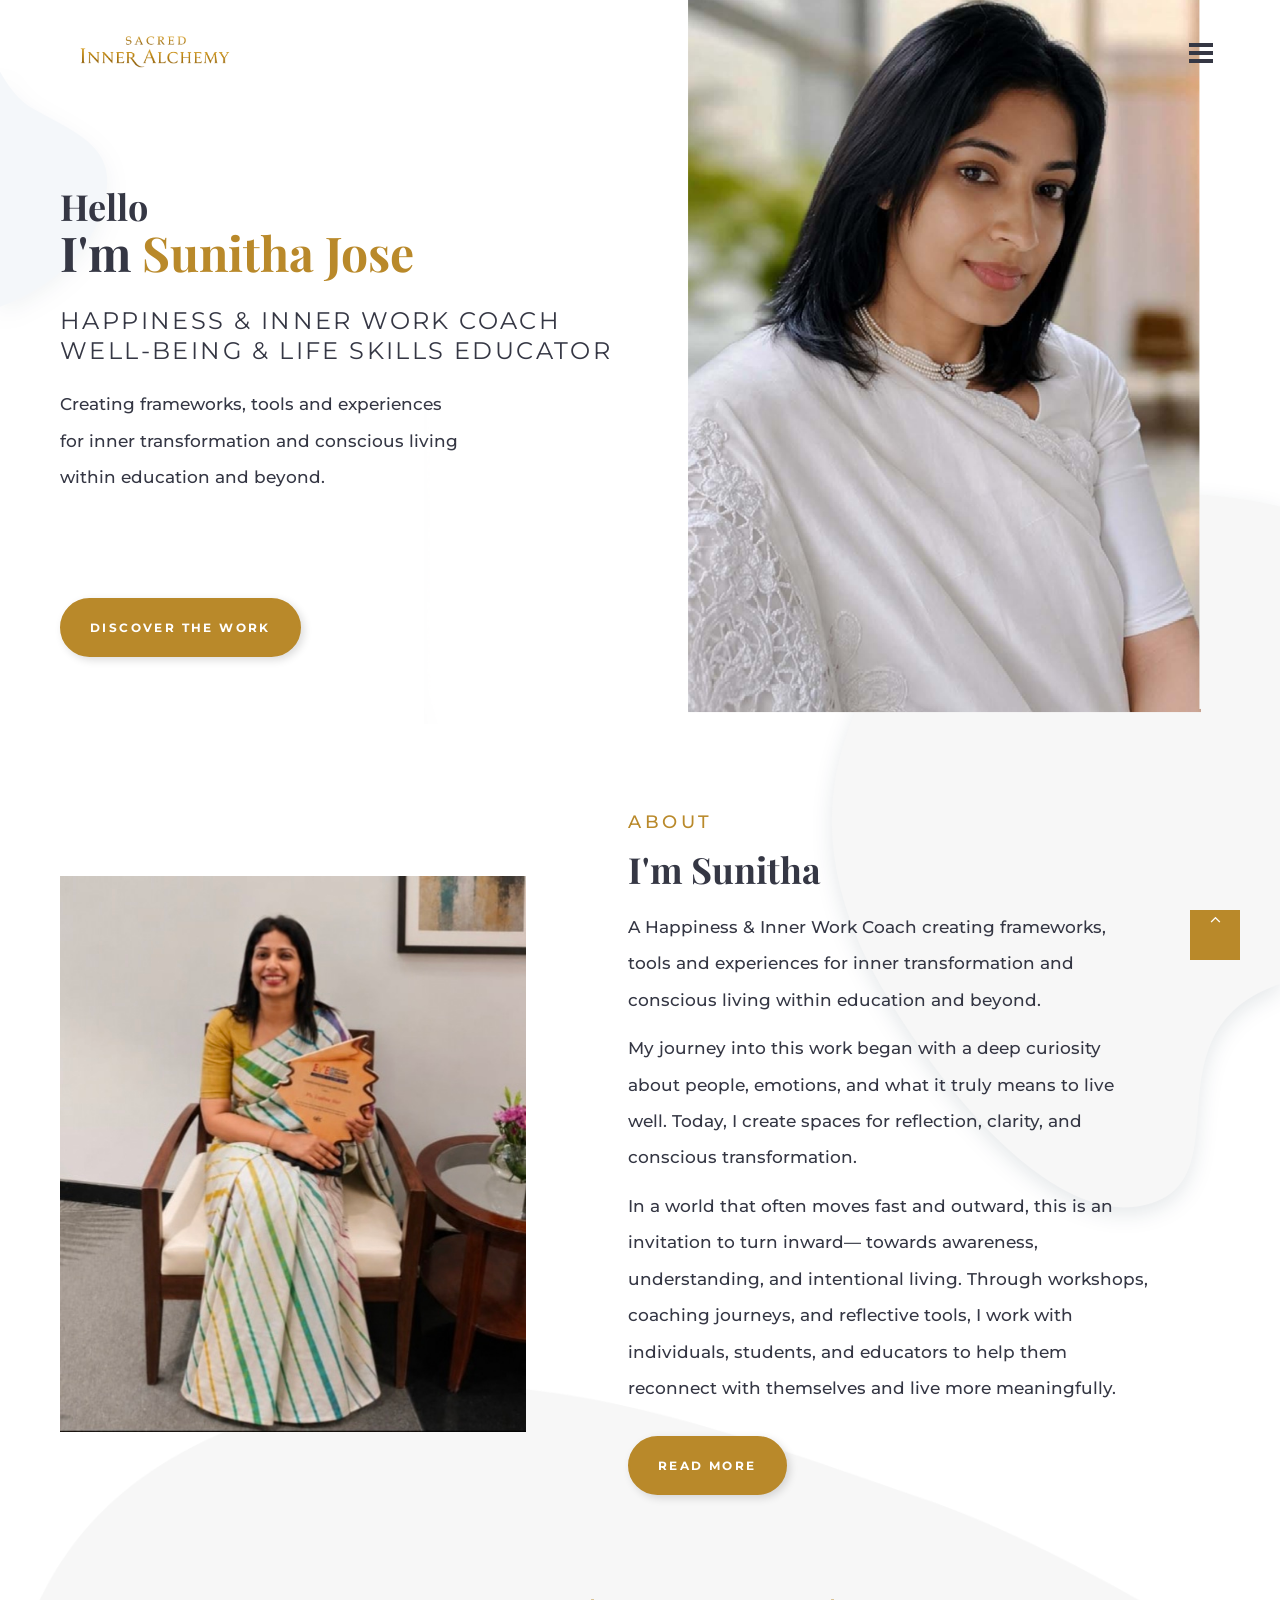
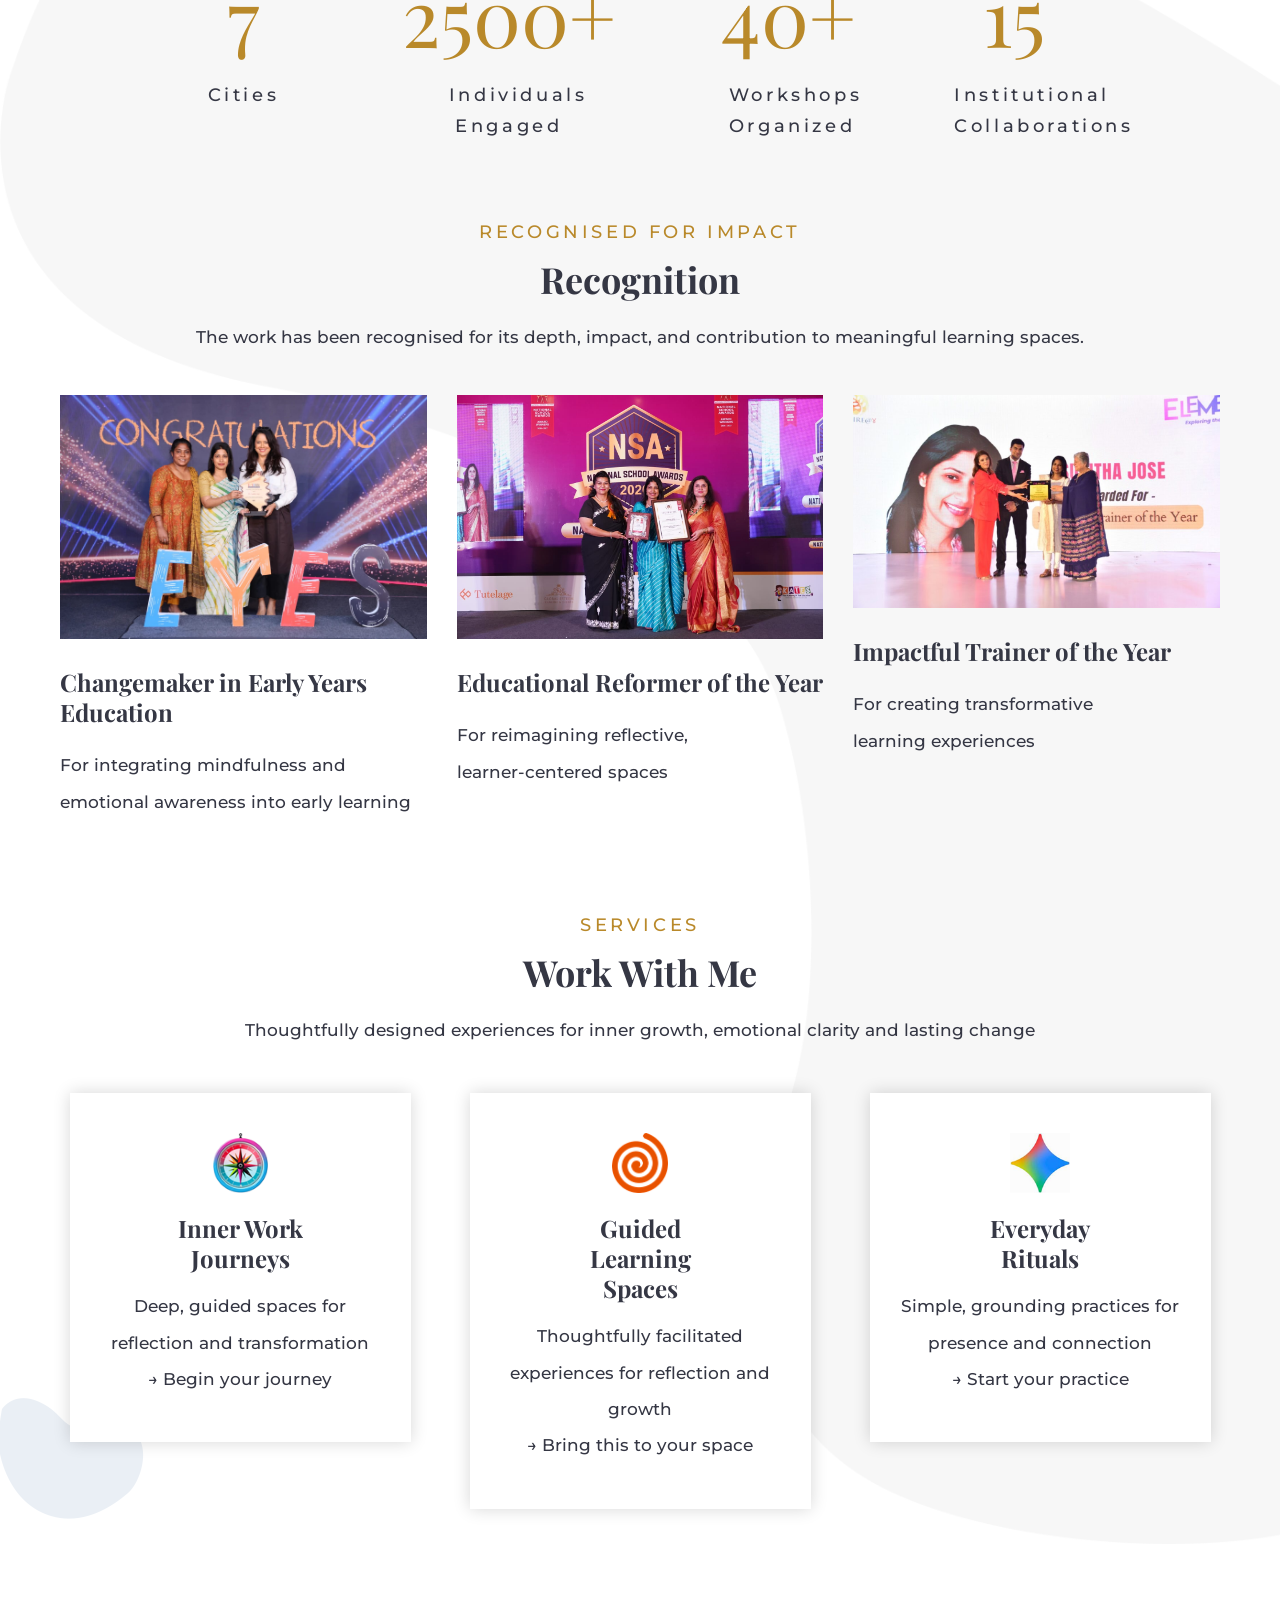
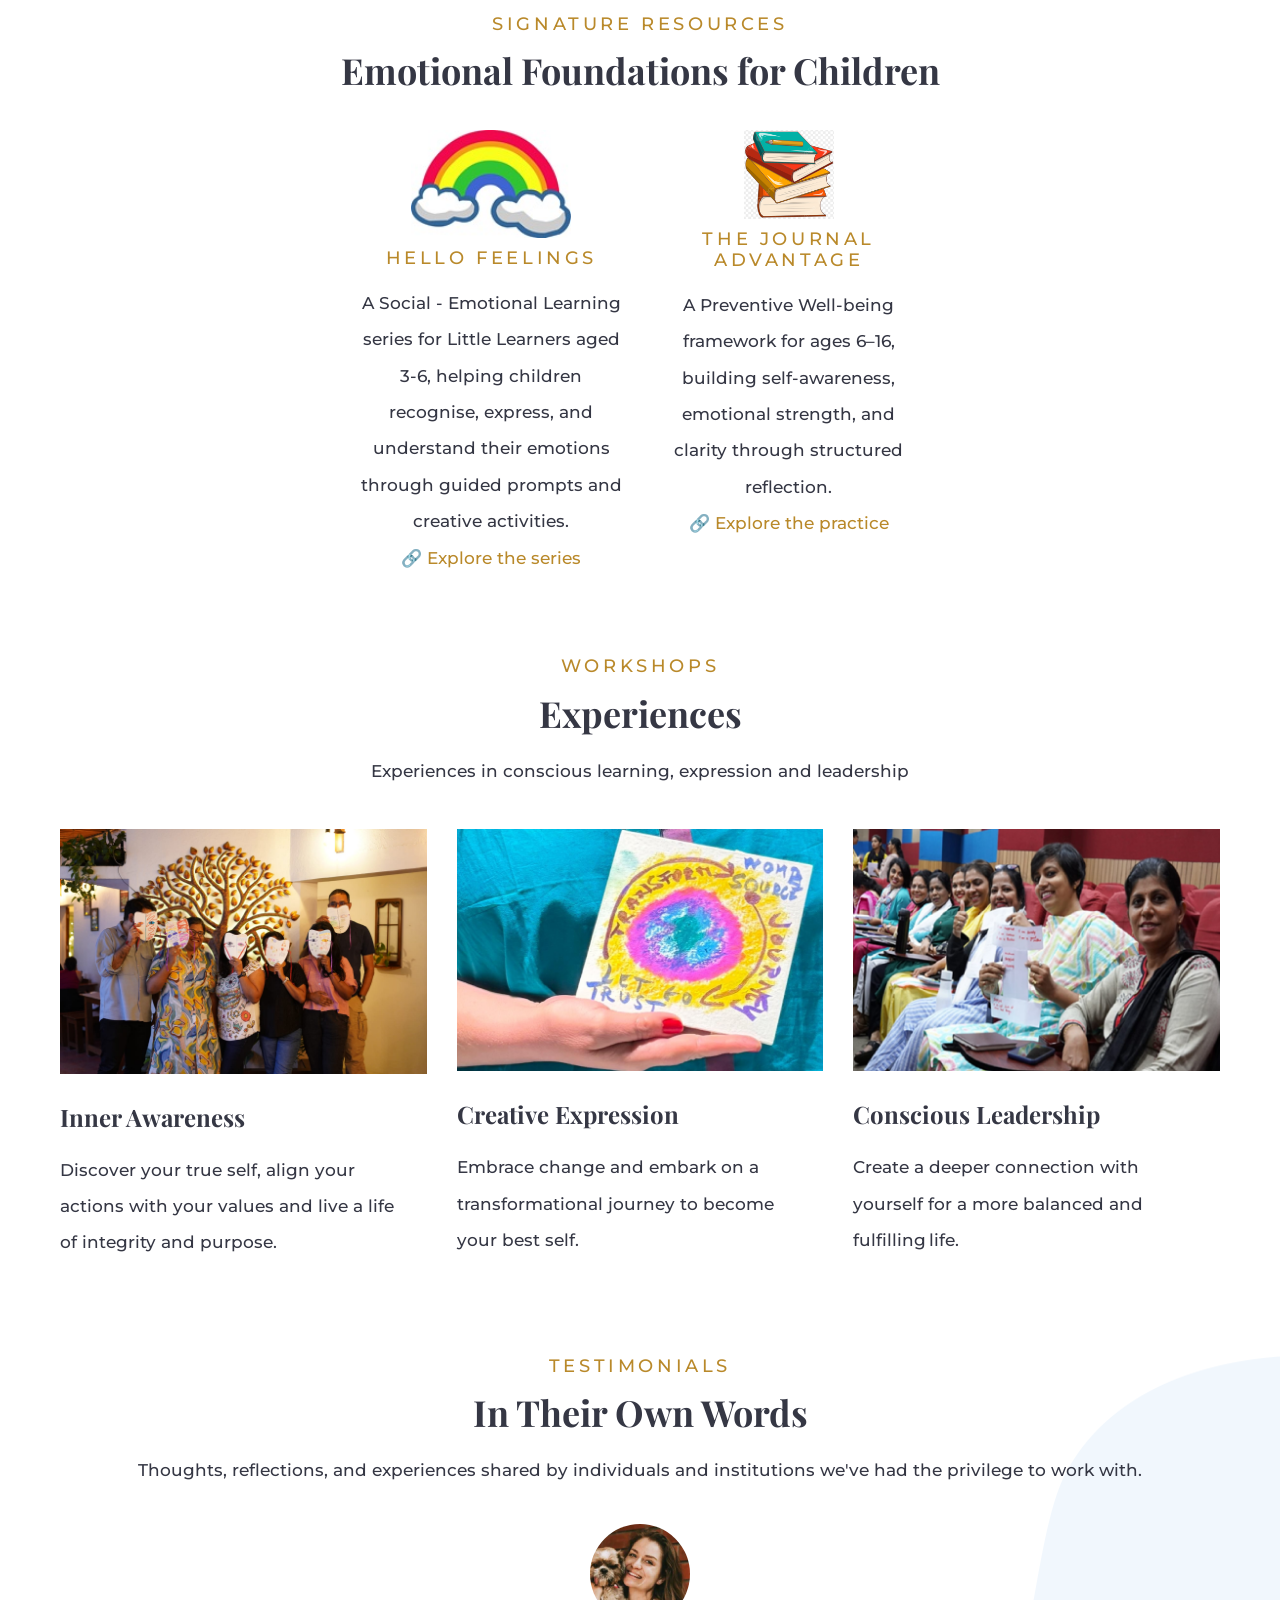
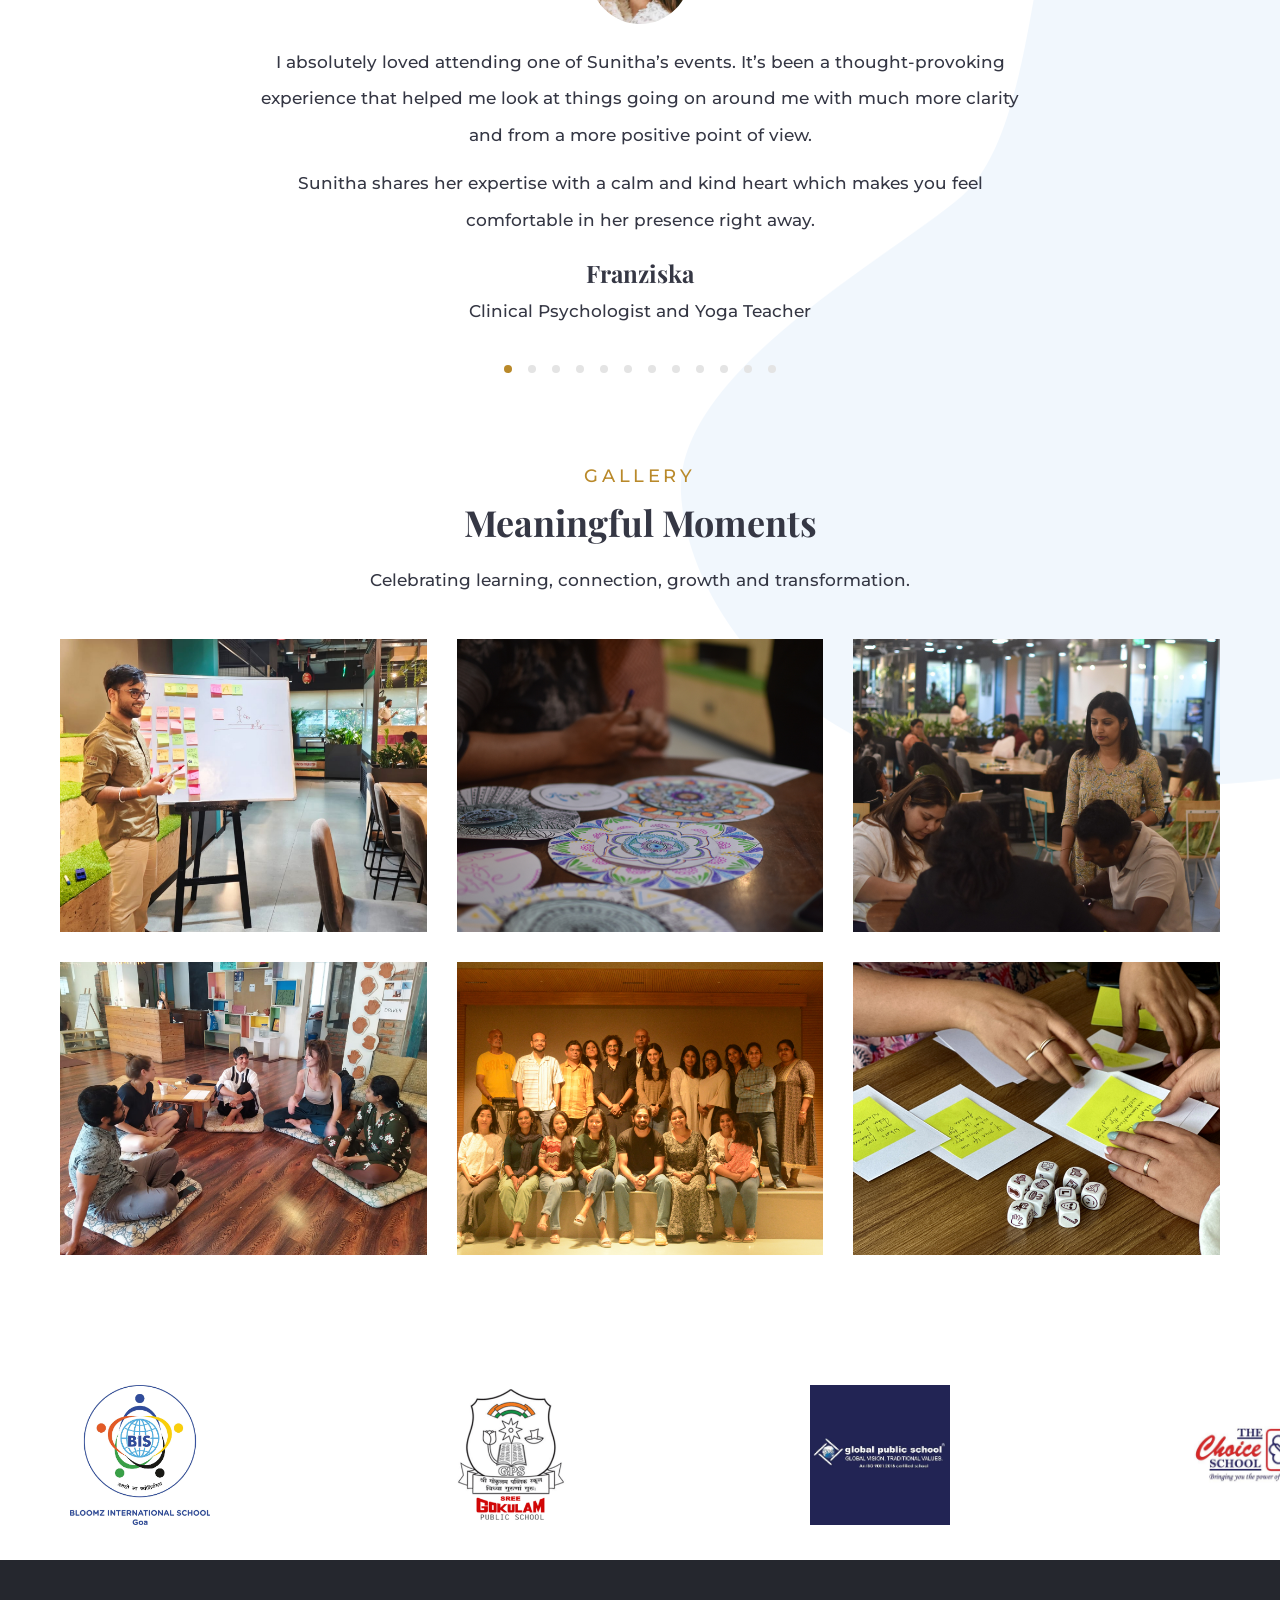
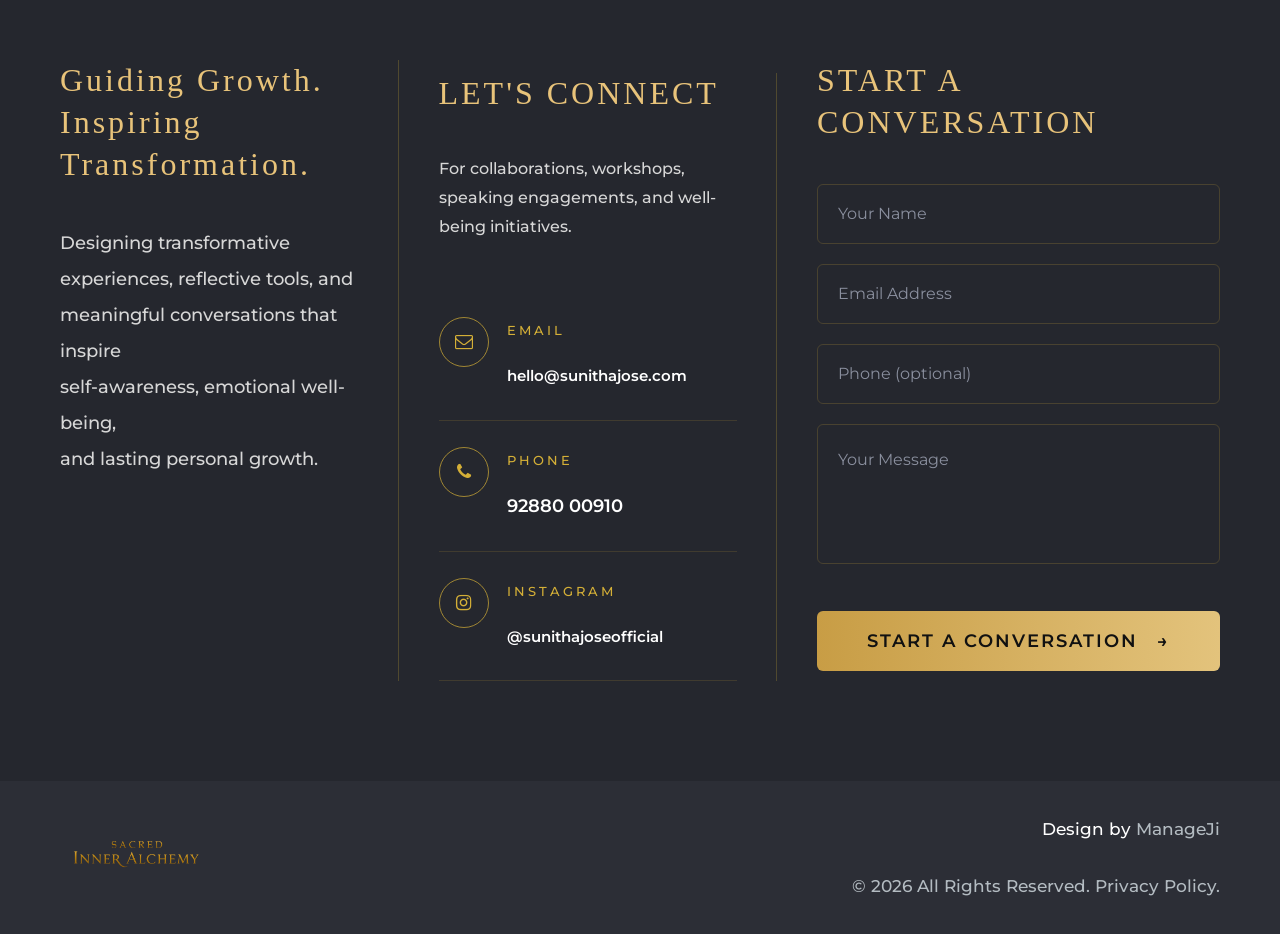
==== index.html @ 0e919ae6 "init pushhh" ====
<!DOCTYPE html>
<html class="wide wow-animation" lang="en">
  <head>
    <title>Sunitha Jose - Happiness Coach</title>
    <meta charset="utf-8">
    <meta name="viewport" content="width=device-width, height=device-height, initial-scale=1.0">
    <meta http-equiv="X-UA-Compatible" content="IE=edge">
    <link rel="icon" href="images/favicon.ico" type="image/x-icon">
    <link rel="stylesheet" type="text/css" href="//fonts.googleapis.com/css?family=Montserrat:300,400,500%7CPlayfair+Display:700">
    <link rel="stylesheet" href="css/bootstrap.css">
    <link rel="stylesheet" href="css/fonts.css">
    <link rel="stylesheet" href="css/stylea.css">
	<link rel="stylesheet" href="css/brand.css">
	<link rel="stylesheet" href="css/footera.css?v=20260630">
	<link rel="stylesheet" href="css/home.css">
	<link rel="stylesheet" href="https://cdnjs.cloudflare.com/ajax/libs/font-awesome/4.7.0/css/font-awesome.min.css">
    <style>.ie-panel{display: none;background: #212121;padding: 10px 0;box-shadow: 3px 3px 5px 0 rgba(0,0,0,.3);clear: both;text-align:center;position: relative;z-index: 1;} html.ie-10 .ie-panel, html.lt-ie-10 .ie-panel {display: block;}</style>
  </head>
  <body>
    <div class="ie-panel"><a href="http://windows.microsoft.com/en-US/internet-explorer/"><img src="images/ie8-panel/warning_bar_0000_us.jpg" height="42" width="820" alt="You are using an outdated browser. For a faster, safer browsing experience, upgrade for free today."></a></div>
    <div class="preloader">
      <div class="preloader-body">
        <div class="cssload-container">
          <div class="cssload-speeding-wheel"></div>
        </div>
        <p>Loading...</p>
      </div>
    </div>
    <div class="page">
      <header class="section page-header page-header-main">
        <!--RD Navbar-->
        <div class="rd-navbar-wrap">
          <nav class="rd-navbar rd-navbar-classic" data-layout="rd-navbar-fixed" data-sm-layout="rd-navbar-fixed" data-md-layout="rd-navbar-fixed" data-md-device-layout="rd-navbar-fixed" data-lg-layout="rd-navbar-fixed" data-lg-device-layout="rd-navbar-fixed" data-xl-layout="rd-navbar-sidebar" data-xl-device-layout="rd-navbar-sidebar" data-xxl-layout="rd-navbar-sidebar" data-xxl-device-layout="rd-navbar-sidebar" data-lg-stick-up-offset="46px" data-xl-stick-up-offset="1x" data-xxl-stick-up-offset="1px" data-lg-stick-up="true" data-xl-stick-up="true" data-xxl-stick-up="true">
            <div class="rd-navbar-main-outer">
              <div class="rd-navbar-main">
                <!--RD Navbar Panel-->
                <div class="rd-navbar-panel">
                  <!--RD Navbar Toggle-->
                  <button class="rd-navbar-toggle" data-rd-navbar-toggle=".rd-navbar-nav-wrap"><span></span></button>
                  <!--RD Navbar Brand-->
                  <div class="rd-navbar-brand">
                    <!--Brand--><a class="brand" href="index.html"><img class="brand-logo-dark" src="images/logo-default-300x86.png" alt="" width="150" height="43"/><img class="brand-logo-light" src="images/logo-inverse-300x86.png" alt="" width="150" height="43"/></a>
                  </div>
                </div>
                <div class="rd-navbar-main-element">
                  <div class="rd-navbar-nav-wrap">
                    <ul class="rd-navbar-nav">
                      <li class="rd-nav-item active"><a class="rd-nav-link" href="index.html">Home</a></li>
                      <li class="rd-nav-item"><a class="rd-nav-link" href="about.html">About</a></li>
                      <li class="rd-nav-item"><a class="rd-nav-link" href="Sacred-Inner-Alchemy.html">Sacred Inner Alchemy</a></li>
                      <li class="rd-nav-item"><a class="rd-nav-link" href="The-Inner-Craft.html">The Inner Craft</a></li>
					  <li class="rd-nav-item"><a class="rd-nav-link" href="Experiences.html">Experiences</a></li>
					  <li class="rd-nav-item"><a class="rd-nav-link" href="Hello-Feelings.html">Hello Feelings</a></li>
					  <li class="rd-nav-item"><a class="rd-nav-link" href="The-Journal-Advantage.html">The Journal Advantage</a></li>
					  <li class="rd-nav-item"><a class="rd-nav-link" href="Recognition.html">Recognition</a></li>
					  <li class="rd-nav-item"><a class="rd-nav-link" href="Institutional-Engagements.html">Institutional Engagements</a></li>
					  <li class="rd-nav-item"><a class="rd-nav-link" href="Testimonials.html">Testimonials</a></li>
					  <li class="rd-nav-item"><a class="rd-nav-link" href="gallery.html">Gallery</a></li>
					  <li class="rd-nav-item"><a class="rd-nav-link" href="connect.html">Connect</a></li>
                    </ul>
                  </div>
                </div>
              </div>
            </div>
          </nav>
        </div>
      </header>
      <!-- Hello-->
      <section class="section section-md section-relative">
        <div class="decor-1"><img src="images/decor-01-132x283.png" alt="" width="132" height="283"/>
        </div>
        <div class="container">
          <div class="row row-30 align-items-sm-center">
            <div class="col-md-5 col-xl-6">
              <h1 style="font-size: 36px;">Hello<span class="big d-block">I'm <span class="text-primary">Sunitha Jose</span></span></h1>
              <h4 class="heading-4">Happiness & Inner Work Coach </br> Well-being & Life Skills Educator </h4>
              <p class="lead-custom">Creating frameworks, tools and experiences </br>
			  for inner transformation and conscious living </br>
			  within education and beyond.<br class="d-none d-xl-block">
			  </br>
			  </br>
              </p><a class="button button-primary button-circle button-shadow" href="contacts.html">Discover the Work</a>
            </div>
            <div class="col-md-7 col-xl-6 section-relative-col-static">
              <div class="d-block d-xl-none"><img src="images/home-01-613x701.png" alt="" width="613" height="701"/>
              </div>
              <div class="image-custom-wrap"><img src="images/home-01-940x816.png" alt="" width="940" height="816"/>
              </div>
            </div>
          </div>
        </div>
      </section>
      <!-- About-->
      <section class="section section-lg section-lg-1 section-relative bg-transparent">
        <div class="decor-2"><img src="images/decor-02-472x762.png" alt="" width="472" height="762"/>
        </div>
        <div class="decor-3"><img src="images/decor-03-1343x1845.png" alt="" width="1343" height="1845"/>
        </div>
        <div class="container">
          <div class="row row-30 flex-lg-row-reverse align-items-center">
            <div class="col-md-6 col-lg-7">
              <div class="block-sm">
                <h6>About</h6>
                <h3>I'm Sunitha</h3>
                <p class="lead-custom">A Happiness & Inner Work Coach creating frameworks, tools and experiences for inner transformation and conscious living within education and beyond.</p>
                <p>My journey into this work began with a deep curiosity about people, emotions, and what it truly means to live well.
				Today, I create spaces for reflection, clarity, and conscious transformation.</p>

				<p>In a world that often moves fast and outward, this is an invitation to turn inward—
				towards awareness, understanding, and intentional living.
				Through workshops, coaching journeys, and reflective tools, I work with individuals, students, and educators to help them reconnect with themselves and live more meaningfully.</p>



<a class="button button-primary button-circle button-shadow" href="about.html">read more</a>
              </div>
            </div>
            <div class="col-md-6 col-lg-5"><img src="images/home-02-470x547.jpg" alt="" width="470" height="547"/>
            </div>
          </div>
        </div>
      </section>
      <!-- Counters-->
      <section class="section section-md bg-transparent section-relative">
        <div class="container">
          <div class="row row-30 justify-content-center">
            <div class="col-6 col-md-3 col-xl-2">
              <!--Counter-->
              <div class="box-counter">
                <div class="box-counter-main">
                  <div class="counter">7</div>
                </div>
                <p class="box-counter-title">Cities</p>
              </div>
            </div>
            <div class="col-6 col-md-3 col-xl-3">
              <!--Counter-->
              <div class="box-counter box-counter-1">
                <div class="box-counter-main">
                  <div class="counter">2500</div><div>+</div>
                </div>
                <p class="box-counter-title">Individuals Engaged</p>
              </div>
            </div>
            <div class="col-6 col-md-3 col-xl-3">
              <!--Counter-->
              <div class="box-counter">
                <div class="box-counter-main">
                  <div class="counter">40</div><div>+</div>
                </div>
                <p class="box-counter-title">Workshops Organized</p>
              </div>
            </div>
            <div class="col-6 col-md-3 col-xl-2">
              <!--Counter-->
              <div class="box-counter box-counter-2">
                <div class="box-counter-main">
                  <div class="counter">15</div>
                </div>
                <p class="box-counter-title">Institutional Collaborations</p>
              </div>
            </div>
          </div>
        </div>
      </section>
	  
	  <!-- Event spaces-->
      <section class="section section-md section-md-big bg-transparent section-relative text-center">
        <div class="container">
          <h6>Recognised for Impact</h6>
          <h3>Recognition</h3>
          <p>The work has been recognised for its depth, impact, and contribution to meaningful learning spaces.</p>
          <div class="row row-30" data-lightgallery="group">
            <div class="col-md-6 col-lg-4">
              <article class="event">
                <div class="event-image"><a href="#"><img src="images/awards/Award3.jpeg" alt="" width="370" height="282"/></a></div>
                <h4 class="event-title"><a href="#">Changemaker in Early Years Education</a></h4>
               
                <p class="event-text">For integrating mindfulness and emotional awareness into early learning</p>
              </article>
            </div>
            <div class="col-md-6 col-lg-4">
              <article class="event">
                <div class="event-image"><a href="#"><img src="images/awards/Award2.jpeg" alt="" width="370" height="282"/></a></div>
                <h4 class="event-title"><a href="#">Educational Reformer of the Year</a></h4>
                
                <p class="event-text">For reimagining reflective,</br> learner-centered spaces</p>
              </article>
            </div>
            <div class="col-md-6 col-lg-4">
              <article class="event">
                <div class="event-image"><a href="#"><img src="images/awards/Impactful_Trainer.jpg" alt="" width="370" height="282"/></a></div>
                <h4 class="event-title"><a href="#">Impactful Trainer of the Year</a></h4>
              
                <p class="event-text">For creating transformative</br> learning experiences</p>
              </article>
            </div>
          </div>
        </div>
      </section>
	  
      <!-- Services-->
<section class="section section-md bg-transparent section-relative text-center">
    <div class="decor-4">
        <img src="images/decor-04-146x121.png" alt="" width="146" height="121"/>
    </div>

    <div class="container">
        <h6>services</h6>
        <h3>Work With Me</h3>
        <p>
            Thoughtfully designed experiences for inner growth, emotional clarity and lasting change
            <br class="d-none d-xl-block">
        </p>
    </div>

    <!-- Owl Carousel -->
    <div class="owl-carousel owl-carousel-services"
         data-items="1"
         data-sm-items="2"
         data-md-items="3"
         data-lg-items="3"
         data-xl-items="3"
         data-dots="true"
         data-nav="false"
         data-stage-padding="15"
         data-loop="false"
         data-margin="30"
         data-mouse-drag="false"
         data-dots-each="1"
         data-autoplay="6000">

        <div class="services">
            <div class="service-icon">
                <img src="images/home/Inner_Work_Journeys_icon.png" alt="Inner Work Journeys">
            </div>
            <h4 class="services-title">
                <a href="Sacred-Inner-Alchemy.html">Inner Work Journeys</a>
            </h4>
            <p class="services-text">
                Deep, guided spaces for reflection and transformation
                <br class="d-none d-xl-block">
                → Begin your journey
            </p>
        </div>

        <div class="services">
            <div class="service-icon">
                <img src="images/home/Guided_Learning_Spaces_icon.png" alt="Guided Learning Spaces">
            </div>
            <h4 class="services-title">
                <a href="Experiences.html">Guided Learning Spaces</a>
            </h4>
            <p class="services-text">
                Thoughtfully facilitated experiences for reflection and growth
                <br class="d-none d-xl-block">
                → Bring this to your space
            </p>
        </div>

        <div class="services">
            <div class="service-icon">
                <img src="images/home/Everyday_Rituals_Icon.png" alt="Everyday Rituals">
            </div>
            <h4 class="services-title">
                <a href="The-Inner-Craft.html">Everyday Rituals</a>
            </h4>
            <p class="services-text">
                Simple, grounding practices for presence and connection
                <br class="d-none d-xl-block">
                → Start your practice
            </p>
        </div>

    </div>
</section>
	  
	  <!--Icon List-->
      <section class="section section-md bg-transparent section-relative text-center">
        <div class="container">
		<h6>Signature Resources</h6>
          <h3>Emotional Foundations for Children</h3>
          <div class="row row-30">
		  
		  <div class="cell-xs-10 col-md-3 col-lg-3">
              <article class="box-minimal">
                
              </article>
            </div>
		  
		  
            <div class="cell-xs-10 col-md-3 col-lg-3">
              <article class="box-minimal">
                <img src="images/home/Hello_Feelings_Icon.jpg" alt="" width="160px" height="63px"/>
                <h6 class="box-minimal-title">Hello Feelings</h6>
                <div class="box-minimal-text">
                  <p>A  Social - Emotional Learning series for Little Learners aged 3-6, helping children recognise, express, and understand their emotions through guided prompts and creative activities.</p>
					 <a href="Hello-Feelings.html">🔗 Explore the series</a>
				 </div>
              </article>
            </div>
			
			
            <div class="cell-xs-10 col-md-3 col-lg-3">
              <article class="box-minimal">
                <img src="images/home/The-Journal-Advantage_Icon.png" alt="" width="90px" height="63px"/>
                <h6 class="box-minimal-title">The Journal Advantage</h6>
                <div class="box-minimal-text">
                  <p>A Preventive Well-being framework for ages 6–16, building self-awareness, emotional strength, and clarity through structured reflection.</p>
					 <a href="The-Journal-Advantage.html">🔗 Explore the practice</a>
				</div>
              </article>
            </div>
			
			 <div class="cell-xs-10 col-md-3 col-lg-3">
              <article class="box-minimal">
                
              </article>
            </div>
		  
		  
          </div>
        </div>
      </section>
	  
      <!-- Event spaces-->
      <section class="section section-md section-md-big bg-transparent section-relative text-center">
        <div class="container">
          <h6>Workshops</h6>
          <h3>Experiences </h3>
		   <p>Experiences in conscious learning, expression and leadership</p>
          <div class="row row-30" data-lightgallery="group">
            <div class="col-md-6 col-lg-4">
              <article class="event">
                <div class="event-image"><a href="#"><img src="images/home/Inner_Awareness.jpeg" alt="" width="370" height="282"/></a></div>
                <h4 class="event-title"><a href="#">Inner Awareness</a></h4>
               
                <p class="event-text">Discover your true self, align your actions with your values and live a life of integrity and purpose. </p>
              </article>
            </div>
            <div class="col-md-6 col-lg-4">
              <article class="event">
                <div class="event-image"><a href="#"><img src="images/home/Creative_Expression.png" alt="" width="370" height="282"/></a></div>
                <h4 class="event-title"><a href="#">Creative Expression</a></h4>
                
                <p class="event-text">Embrace change and embark on a transformational journey to become your best self.</p>
              </article>
            </div>
            <div class="col-md-6 col-lg-4">
              <article class="event">
                <div class="event-image"><a href="#"><img src="images/home/Conscious_Leadership.png" alt="" width="370" height="282"/></a></div>
                <h4 class="event-title"><a href="#">Conscious Leadership</a></h4>
              
                <p class="event-text">Create a deeper connection with yourself for a more balanced and fulfilling life.</p>
              </article>
            </div>
          </div>
        </div>
      </section>
	  
	  <!-- Tweets-->
      <section class="section section-md bg-transparent section-relative text-center">
        <div class="decor-8"><img src="images/decor-08-600x1031.png" alt="" width="600" height="1031"/>
        </div>
        <div class="container">
		<h6>TESTIMONIALS</h6>
          <h3>In Their Own Words</h3>
		  <p>Thoughts, reflections, and experiences shared by individuals and institutions we've had the privilege to work with.</p>
          <div class="owl-carousel owl-carousel-testimonials" data-items="1" data-dots="true" data-nav="false" data-stage-padding="0" data-loop="false" data-margin="0" data-mouse-drag="false" data-dots-each="1" data-autoplay="6000">
            <article class="testimonial">
              <div class="testimonial-img"><img src="images/testimonials/Franziska.png" alt="" width="101" height="101"/>
              </div>
              <div class="testimonial-text">
                <p>I absolutely loved attending one of Sunitha’s events. It’s been a thought-provoking experience that helped me look at things going on around me with much more clarity and from a more positive point of view.</p>

				<p>Sunitha shares her expertise with a calm and kind heart which makes you feel comfortable in her presence right away.</p>
              </div>
              <div class="testimonial-name">
                <h4>Franziska</h4>
              </div>
              <div class="testimonial-position"><span>Clinical Psychologist and Yoga Teacher</span></div>
            </article>
            <article class="testimonial">
              <div class="testimonial-img"><img src="images/testimonials/Vaidant-Jain.png" alt="" width="101" height="101"/>
              </div>
              <div class="testimonial-text">
                <p>I have attended Sunitha’s event in Lahe Lahe, Bangalore. I must say that the engagement and collaboration in that event through creative practices was very high.</p>

				<p>Being a coach myself, I was happy to see the kind of discussions some powerful questions triggered, and Sunitha facilitated the session very well. Looking forward to more.</p>
              </div>
              <div class="testimonial-name">
                <h4>Vaidant Jain</h4>
              </div>
              <div class="testimonial-position"><span>Corporate Coach and Co-Founder, InnOgru</span></div>
            </article>
            <article class="testimonial">
              <div class="testimonial-img"><img src="images/testimonials/Venkat-Charan.png" alt="" width="101" height="101"/>
              </div>
              <div class="testimonial-text">
                <p>The Inner Canvas was an engaging session which offered enriching self-awareness through art, fostering openness for learning and growth.</p>
				<p> Eagerly awaiting the next workshop. </p>
              </div>
              <div class="testimonial-name">
                <h4>Venkat Charan</h4>
              </div>
              <div class="testimonial-position"><span>Supervising Producer, Sony Sports</span></div>
            </article>
			<article class="testimonial">
              <div class="testimonial-img"><img src="images/testimonials/Neha.png" alt="" width="101" height="101"/>
              </div>
              <div class="testimonial-text">
                <p>The Coffee, Coach, Comedy workshop was an amazing experience, seamlessly blending diverse elements. The activities provided deep insights into my personality, and the uplifting ending taught me to live each day to the fullest.</p>
				<p>My biggest takeaway is adopting a positive approach to life, which I’m now working to implement.</p>
              </div>
              <div class="testimonial-name">
                <h4>Neha</h4>
              </div>
              <div class="testimonial-position"><span>Psychotherapist</span></div>
            </article>
			<article class="testimonial">
              <div class="testimonial-img"><img src="images/testimonials/Sachin.png" alt="" width="101" height="101"/>
              </div>
              <div class="testimonial-text">
                <p>The Wellness Diaries session was a blast with friends, blending fun with self-discovery. From emotional insights to a refreshing fitness dance workout, it covered all aspects of wellness uniquely.</p>
				<p>Highly recommend!</p>
              </div>
              <div class="testimonial-name">
                <h4>Sachin</h4>
              </div>
              <div class="testimonial-position"><span>Standup Comedian</span></div>
            </article>
			<article class="testimonial">
              <div class="testimonial-img"><img src="images/testimonials/Arthur-Antony.png" alt="" width="101" height="101"/>
              </div>
              <div class="testimonial-text">
                <p>I attended the workshop out of curiosity and was pleasantly surprised by its unique concept. The interactive sessions allowed for introspection and reflection, reinforcing what I knew about myself and identifying deeper motivations. The diverse participants enhanced the experience greatly.</p>
				
              </div>
              <div class="testimonial-name">
                <h4>Arthur Antony</h4>
              </div>
              <div class="testimonial-position"><span>Student, Actor and Model</span></div>
            </article>
			<article class="testimonial">
              <div class="testimonial-img"><img src="images/testimonials/Pooja.png" alt="" width="101" height="101"/>
              </div>
              <div class="testimonial-text">
                <p>Strokes & Stories fostered mindfulness and team bonding, leaving a profound sense of fulfilment.</p>
				<p>Mandalas in team dynamics boost efficiency, stimulate creativity, and enhance problem-solving, communication, and collaboration in the corporate world. </p>
              </div>
              <div class="testimonial-name">
                <h4>Pooja</h4>
              </div>
              <div class="testimonial-position"><span>HR Manager, 2gethr Hub</span></div>
            </article>
			<article class="testimonial">
              <div class="testimonial-img"><img src="images/testimonials/Vinaya.png" alt="" width="101" height="101"/>
              </div>
              <div class="testimonial-text">
                <p>Strokes and Stories blends mandala art with interactive storytelling, fostering calm and togetherness.</p>
				<p>Ideal for corporate professionals, it promotes mindfulness and stress relief, inspiring art as a tool for resilience amidst mundane work cycles.</p>
              </div>
              <div class="testimonial-name">
                <h4>Vinaya</h4>
              </div>
              <div class="testimonial-position"><span>Visual Verification Producer, Reuters</span></div>
            </article>
			<article class="testimonial">
              <div class="testimonial-img"><img src="images/testimonials/Kadri-Srihari.png" alt="" width="101" height="101"/>
              </div>
              <div class="testimonial-text">
                <p>The Stress Management Workshop for Teachers session was highly informative. Sunitha’s patience during one-on-one interactions was commendable.</p>
				<p>Personally, I’ve benefited greatly, changing my perspective on life, and finding happiness within myself. Highly recommend for spreading positive vibes.</p>
              </div>
              <div class="testimonial-name">
                <h4>Kadri Srihari</h4>
              </div>
              <div class="testimonial-position"><span>Teacher, Kendriya Vidyalaya, Bangalore</span></div>
            </article>
			<article class="testimonial">
              <div class="testimonial-img"><img src="images/testimonials/Joel.png" alt="" width="101" height="101"/>
              </div>
              <div class="testimonial-text">
                <p>The experiential session on self-discovery and identity sparked deep self-reflection and insightful discussions with others.</p>
				<p>The visualization activity was a standout, clarifying my goals and highlighting the importance of clear goals and self-awareness for a happier life.</p>
              </div>
              <div class="testimonial-name">
                <h4>Joel</h4>
              </div>
              <div class="testimonial-position"><span>Data Science Engineer</span></div>
            </article>
			<article class="testimonial">
              <div class="testimonial-img"><img src="images/testimonials/Sarita-Prasad.png" alt="" width="101" height="101"/>
              </div>
              <div class="testimonial-text">
                <p>The event was a fun and insightful journey into my personality and relationships.</p>
				<p>The blend of the coaches’ personalities and humor created a fantastic atmosphere, nudging introspection. Excited for more such workshops in the future.</p>
              </div>
              <div class="testimonial-name">
                <h4>Sarita Prasad</h4>
              </div>
              <div class="testimonial-position"><span>Yoga Instructor</span></div>
            </article>
			<article class="testimonial">
              <div class="testimonial-img"><img src="images/testimonials/Anjali-Tommy.png" alt="" width="101" height="101"/>
              </div>
              <div class="testimonial-text">
                <p>Strokes and Stories enriched my interpersonal skills and understanding, boosting my professional interactions.</p>
				<p>Working on mandalas reduced stress and anxiety, enhancing focus and self-exploration. Mindfulness practices promote empathy and present-moment awareness for better communication.</p>
              </div>
              <div class="testimonial-name">
                <h4>Anjali Tommy</h4>
              </div>
              <div class="testimonial-position"><span>Student, Madras School of Social Work</span></div>
            </article>
          </div>
        </div>
      </section>
	  
	  <!-- Event spaces-->
      <section class="section section-md section-md-big bg-transparent section-relative text-center">
        <div class="container">
          <h6>GALLERY</h6>
          <h3>Meaningful Moments </h3>
		   <p>Celebrating learning, connection, growth and transformation.</p>
          <div class="row row-30" data-lightgallery="group">
            <div class="col-md-6 col-lg-4">
              <article class="event">
                <div class="event-image"><a href="gallery.html"><img src="images/home/gallery/2.jpeg" alt="" width="370" height="282"/></a></div>
              </article>
            </div>
			<div class="col-md-6 col-lg-4">
              <article class="event">
                <div class="event-image"><a href="gallery.html"><img src="images/home/gallery/5.jpeg" alt="" width="370" height="282"/></a></div>
              </article>
            </div>
			<div class="col-md-6 col-lg-4">
              <article class="event">
                <div class="event-image"><a href="gallery.html"><img src="images/home/gallery/6.jpeg" alt="" width="370" height="282"/></a></div>
              </article>
            </div>
			<div class="col-md-6 col-lg-4">
              <article class="event">
                <div class="event-image"><a href="gallery.html"><img src="images/home/gallery/8.jpeg" alt="" width="370" height="282"/></a></div>
              </article>
            </div>
			<div class="col-md-6 col-lg-4">
              <article class="event">
                <div class="event-image"><a href="gallery.html"><img src="images/home/gallery/9.jpeg" alt="" width="370" height="282"/></a></div>
              </article>
            </div>
			<div class="col-md-6 col-lg-4">
              <article class="event">
                <div class="event-image"><a href="gallery.html"><img src="images/home/gallery/21.jpeg" alt="" width="370" height="282"/></a></div>
              </article>
            </div>
           
          </div>
        </div>
      </section>
      
	  
	  <!-- Brands Section -->
		<section class="brands-section">
			<div class="brands-slider">

				<div class="brands-track">

					<!-- First Set -->
					<div class="brand-item">
						<img src="images/brands/1.jpeg" alt="Brand 1">
					</div>

					<div class="brand-item">
						<img src="images/brands/2.png" alt="Brand 2">
					</div>

					<div class="brand-item">
						<img src="images/brands/3.jpeg" alt="Brand 3">
					</div>

					<div class="brand-item">
						<img src="images/brands/4.jpeg" alt="Brand 4">
					</div>

					<div class="brand-item">
						<img src="images/brands/5.jpeg" alt="Brand 5">
					</div>

					<div class="brand-item">
						<img src="images/brands/6.jpeg" alt="Brand 6">
					</div>

					<div class="brand-item">
						<img src="images/brands/7.png" alt="Brand 7">
					</div>

					<div class="brand-item">
						<img src="images/brands/8.png" alt="Brand 8">
					</div>

					<div class="brand-item">
						<img src="images/brands/9.jpeg" alt="Brand 9">
					</div>

					<div class="brand-item">
						<img src="images/brands/10.jpeg" alt="Brand 10">
					</div>

					<div class="brand-item">
						<img src="images/brands/11.jpeg" alt="Brand 11">
					</div>

					<div class="brand-item">
						<img src="images/brands/12.jpeg" alt="Brand 12">
					</div>

					<div class="brand-item">
						<img src="images/brands/13.jpeg" alt="Brand 13">
					</div>

					<div class="brand-item">
						<img src="images/brands/14.png" alt="Brand 14">
					</div>

					<!-- Duplicate Set for Infinite Scroll -->
					<div class="brand-item">
						<img src="images/brands/1.jpeg" alt="Brand 1">
					</div>

					<div class="brand-item">
						<img src="images/brands/2.png" alt="Brand 2">
					</div>

					<div class="brand-item">
						<img src="images/brands/3.jpeg" alt="Brand 3">
					</div>

					<div class="brand-item">
						<img src="images/brands/4.jpeg" alt="Brand 4">
					</div>

					<div class="brand-item">
						<img src="images/brands/5.jpeg" alt="Brand 5">
					</div>

					<div class="brand-item">
						<img src="images/brands/6.jpeg" alt="Brand 6">
					</div>

					<div class="brand-item">
						<img src="images/brands/7.png" alt="Brand 7">
					</div>

					<div class="brand-item">
						<img src="images/brands/8.png" alt="Brand 8">
					</div>

					<div class="brand-item">
						<img src="images/brands/9.jpeg" alt="Brand 9">
					</div>

					<div class="brand-item">
						<img src="images/brands/10.jpeg" alt="Brand 10">
					</div>

					<div class="brand-item">
						<img src="images/brands/11.jpeg" alt="Brand 11">
					</div>

					<div class="brand-item">
						<img src="images/brands/12.jpeg" alt="Brand 12">
					</div>

					<div class="brand-item">
						<img src="images/brands/13.jpeg" alt="Brand 13">
					</div>

					<div class="brand-item">
						<img src="images/brands/14.png" alt="Brand 14">
					</div>

				</div>

			</div>
		</section>
	  
	  
	  
	  
	  
<section class="contact-footer">

    <div class="container">

        <div class="contact-wrapper">

            <!-- Column 1 -->
            <div class="contact-intro">

                <h2>Guiding Growth. Inspiring Transformation.</h2>

                <p>
                    Designing transformative experiences, reflective tools,
                    and meaningful conversations that inspire </br>self-awareness,
                    emotional well-being, </br>and lasting personal growth.
                </p>

            </div>

            <!-- Column 2 -->
            <div class="contact-info">

                <h2>LET'S CONNECT</h2>

                <p class="contact-text">
                    For collaborations, workshops, speaking engagements,
                    and well-being initiatives.
                </p>

                <div class="contact-item">

                    <div class="contact-icon">
                        <i class="fa fa-envelope-o"></i>
                    </div>

                    <div class="contact-content">
                        <span>EMAIL</span>

                        <a href="mailto:hello@sunithajose.com">
                            hello@sunithajose.com
                        </a>
                    </div>

                </div>

                <div class="contact-item">

                    <div class="contact-icon">
                        <i class="fa fa-phone"></i>
                    </div>

                    <div class="contact-content">
                        <span>PHONE</span>

                        <a href="tel:+919288000910">
                            92880 00910
                        </a>
                    </div>

                </div>

                <div class="contact-item">

                    <div class="contact-icon">
                        <i class="fa fa-instagram"></i>
                    </div>

                    <div class="contact-content">
                        <span>INSTAGRAM</span>

                        <a href="https://instagram.com/sunithajoseofficial"
                           target="_blank">
                            @sunithajoseofficial
                        </a>
                    </div>

                </div>

            </div>

            <!-- Column 3 -->
            <div class="contact-form-area">

                <h2>START A CONVERSATION</h2>

                <form method="post" action="bat/rd-mailform.php">

                    <div class="form-wrap">
                        <input type="text"
                               name="name"
                               placeholder="Your Name">
                    </div>

                    <div class="form-wrap">
                        <input type="email"
                               name="email"
                               placeholder="Email Address">
                    </div>

                    <div class="form-wrap">
                        <input type="tel"
                               name="phone"
                               placeholder="Phone (optional)">
                    </div>

                    <div class="form-wrap">
                        <textarea name="message"
                                  placeholder="Your Message"></textarea>
                    </div>

                    <button class="contact-btn" type="submit">
                        START A CONVERSATION
                        <span>→</span>
                    </button>

                </form>

            </div>

        </div>

    </div>

</section>
	  
      
	  
	  
	  
	  
      <footer class="footer-classic section bg-gray-900 text-center section-relative">
        <div class="container">
          <div class="row row-15 align-items-center">
            <div class="col-md-4 text-md-left">
              <div class="brand"><a href="index.html"><img src="images/logo-inverse-300x86.png" alt="" width="150" height="43"/></a></div>
            </div>
            <div class="col-md-8 text-md-right">
              Design&nbsp;by&nbsp;<a href="https://www.manageji.com/">ManageJi</a><p class="rights"><span>©</span> <span class="copyright-year"></span><span>&nbsp;</span><span>All Rights Reserved</span><span>.&nbsp;</span><a href="privacy-policy.html">Privacy Policy</a>.
              </p>
            </div>
          </div>
        </div>
      </footer>
    </div>
    <div class="snackbars" id="form-output-global"></div>
    <script src="js/core.min.js"></script>
    <script src="js/script.js"></script>
	<script>
    (function (w, d, s, u) {
    w.gbwawc = {
    url: u,
    options: {
            waId: "+919288000910",
            siteName: "sunithajose",
            siteTag: "1",
            siteLogo: "https://assets.gallabox.com/gb-home/wa-chat-widget/bot+avatars/1.png",
            widgetPosition: "RIGHT",
            triggerMessage: "Buy/Enquire from website",
            welcomeMessage: "Hello! Kindly enter your Name and Phone number. We will get back to you ASAP.",
            brandColor: "#25D366",
            messageText: "",
            replyOptions: ['Buy','Enquire'],
        },
    };
    var h = d.getElementsByTagName(s)[0],
    j = d.createElement(s);
    j.async = true;
    j.src = u + "/whatsapp-widget.min.js?_=" + Math.random();
    h.parentNode.insertBefore(j, h);
    })(window, document, "script", "https://waw.gallabox.com");
</script>
  </body>
</html>
---- css/fonts.css ----
/** @group Fonts *//** @section Font Awesome Icons 4.7.0 */@font-face {	font-family: 'FontAwesome';	src: url("../fonts/fontawesome-webfont.eot?v=4.7.0");	src: url("../fonts/fontawesome-webfont.eot?#iefix&v=4.7.0") format("embedded-opentype"), url("../fonts/fontawesome-webfont.woff2?v=4.7.0") format("woff2"), url("../fonts/fontawesome-webfont.woff?v=4.7.0") format("woff"), url("../fonts/fontawesome-webfont.ttf?v=4.7.0") format("truetype"), url("../fonts/fontawesome-webfont.svg?v=4.7.0#fontawesomeregular") format("svg");	font-weight: normal;	font-style: normal;}.fa {	display: inline-block;	font-family: 'FontAwesome';	font-size: inherit;	text-rendering: auto;	-webkit-font-smoothing: antialiased;	-moz-osx-font-smoothing: grayscale;}[class*='fa-']:before {	font-weight: 400;	font-family: 'FontAwesome';}/* makes the font 33% larger relative to the icon container */.fa-lg {	font-size: 1.33333333em;	line-height: 0.75em;	vertical-align: -15%;}.fa-2x {	font-size: 2em;}.fa-3x {	font-size: 3em;}.fa-4x {	font-size: 4em;}.fa-5x {	font-size: 5em;}.fa-fw {	width: 1.28571429em;	text-align: center;}.fa-ul {	padding-left: 0;	margin-left: 2.14285714em;	list-style-type: none;}.fa-ul > li {	position: relative;}.fa-li {	position: absolute;	left: -2.14285714em;	width: 2.14285714em;	top: 0.14285714em;	text-align: center;}.fa-li.fa-lg {	left: -1.85714286em;}.fa-border {	padding: .2em .25em .15em;	border: solid 0.08em #eeeeee;	border-radius: .1em;}.fa-pull-left {	float: left;}.fa-pull-right {	float: right;}.fa.fa-pull-left {	margin-right: .3em;}.fa.fa-pull-right {	margin-left: .3em;}/* Deprecated as of 4.4.0 */.pull-right {	float: right;}.pull-left {	float: left;}.fa.pull-left {	margin-right: .3em;}.fa.pull-right {	margin-left: .3em;}.fa-spin {	-webkit-animation: fa-spin 2s infinite linear;	animation: fa-spin 2s infinite linear;}.fa-pulse {	-webkit-animation: fa-spin 1s infinite steps(8);	animation: fa-spin 1s infinite steps(8);}@-webkit-keyframes fa-spin {	0% {		-webkit-transform: rotate(0deg);		transform: rotate(0deg);	}	100% {		-webkit-transform: rotate(359deg);		transform: rotate(359deg);	}}@keyframes fa-spin {	0% {		-webkit-transform: rotate(0deg);		transform: rotate(0deg);	}	100% {		-webkit-transform: rotate(359deg);		transform: rotate(359deg);	}}.fa-rotate-90 {	-ms-filter: "progid:DXImageTransform.Microsoft.BasicImage(rotation=1)";	-webkit-transform: rotate(90deg);	-ms-transform: rotate(90deg);	transform: rotate(90deg);}.fa-rotate-180 {	-ms-filter: "progid:DXImageTransform.Microsoft.BasicImage(rotation=2)";	-webkit-transform: rotate(180deg);	-ms-transform: rotate(180deg);	transform: rotate(180deg);}.fa-rotate-270 {	-ms-filter: "progid:DXImageTransform.Microsoft.BasicImage(rotation=3)";	-webkit-transform: rotate(270deg);	-ms-transform: rotate(270deg);	transform: rotate(270deg);}.fa-flip-horizontal {	-ms-filter: "progid:DXImageTransform.Microsoft.BasicImage(rotation=0, mirror=1)";	-webkit-transform: scale(-1, 1);	-ms-transform: scale(-1, 1);	transform: scale(-1, 1);}.fa-flip-vertical {	-ms-filter: "progid:DXImageTransform.Microsoft.BasicImage(rotation=2, mirror=1)";	-webkit-transform: scale(1, -1);	-ms-transform: scale(1, -1);	transform: scale(1, -1);}:root .fa-rotate-90,:root .fa-rotate-180,:root .fa-rotate-270,:root .fa-flip-horizontal,:root .fa-flip-vertical {	filter: none;}.fa-stack {	position: relative;	display: inline-block;	width: 2em;	height: 2em;	line-height: 2em;	vertical-align: middle;}.fa-stack-1x,.fa-stack-2x {	position: absolute;	left: 0;	width: 100%;	text-align: center;}.fa-stack-1x {	line-height: inherit;}.fa-stack-2x {	font-size: 2em;}.fa-inverse {	color: #ffffff;}/* Font Awesome uses the Unicode Private Use Area (PUA) to ensure screen
   readers do not read off random characters that represent icons */.fa-glass:before {	content: "\f000";}.fa-music:before {	content: "\f001";}.fa-search:before {	content: "\f002";}.fa-envelope-o:before {	content: "\f003";}.fa-heart:before {	content: "\f004";}.fa-star:before {	content: "\f005";}.fa-star-o:before {	content: "\f006";}.fa-user:before {	content: "\f007";}.fa-film:before {	content: "\f008";}.fa-th-large:before {	content: "\f009";}.fa-th:before {	content: "\f00a";}.fa-th-list:before {	content: "\f00b";}.fa-check:before {	content: "\f00c";}.fa-remove:before,.fa-close:before,.fa-times:before {	content: "\f00d";}.fa-search-plus:before {	content: "\f00e";}.fa-search-minus:before {	content: "\f010";}.fa-power-off:before {	content: "\f011";}.fa-signal:before {	content: "\f012";}.fa-gear:before,.fa-cog:before {	content: "\f013";}.fa-trash-o:before {	content: "\f014";}.fa-home:before {	content: "\f015";}.fa-file-o:before {	content: "\f016";}.fa-clock-o:before {	content: "\f017";}.fa-road:before {	content: "\f018";}.fa-download:before {	content: "\f019";}.fa-arrow-circle-o-down:before {	content: "\f01a";}.fa-arrow-circle-o-up:before {	content: "\f01b";}.fa-inbox:before {	content: "\f01c";}.fa-play-circle-o:before {	content: "\f01d";}.fa-rotate-right:before,.fa-repeat:before {	content: "\f01e";}.fa-refresh:before {	content: "\f021";}.fa-list-alt:before {	content: "\f022";}.fa-lock:before {	content: "\f023";}.fa-flag:before {	content: "\f024";}.fa-headphones:before {	content: "\f025";}.fa-volume-off:before {	content: "\f026";}.fa-volume-down:before {	content: "\f027";}.fa-volume-up:before {	content: "\f028";}.fa-qrcode:before {	content: "\f029";}.fa-barcode:before {	content: "\f02a";}.fa-tag:before {	content: "\f02b";}.fa-tags:before {	content: "\f02c";}.fa-book:before {	content: "\f02d";}.fa-bookmark:before {	content: "\f02e";}.fa-print:before {	content: "\f02f";}.fa-camera:before {	content: "\f030";}.fa-font:before {	content: "\f031";}.fa-bold:before {	content: "\f032";}.fa-italic:before {	content: "\f033";}.fa-text-height:before {	content: "\f034";}.fa-text-width:before {	content: "\f035";}.fa-align-left:before {	content: "\f036";}.fa-align-center:before {	content: "\f037";}.fa-align-right:before {	content: "\f038";}.fa-align-justify:before {	content: "\f039";}.fa-list:before {	content: "\f03a";}.fa-dedent:before,.fa-outdent:before {	content: "\f03b";}.fa-indent:before {	content: "\f03c";}.fa-video-camera:before {	content: "\f03d";}.fa-photo:before,.fa-image:before,.fa-picture-o:before {	content: "\f03e";}.fa-pencil:before {	content: "\f040";}.fa-map-marker:before {	content: "\f041";}.fa-adjust:before {	content: "\f042";}.fa-tint:before {	content: "\f043";}.fa-edit:before,.fa-pencil-square-o:before {	content: "\f044";}.fa-share-square-o:before {	content: "\f045";}.fa-check-square-o:before {	content: "\f046";}.fa-arrows:before {	content: "\f047";}.fa-step-backward:before {	content: "\f048";}.fa-fast-backward:before {	content: "\f049";}.fa-backward:before {	content: "\f04a";}.fa-play:before {	content: "\f04b";}.fa-pause:before {	content: "\f04c";}.fa-stop:before {	content: "\f04d";}.fa-forward:before {	content: "\f04e";}.fa-fast-forward:before {	content: "\f050";}.fa-step-forward:before {	content: "\f051";}.fa-eject:before {	content: "\f052";}.fa-chevron-left:before {	content: "\f053";}.fa-chevron-right:before {	content: "\f054";}.fa-plus-circle:before {	content: "\f055";}.fa-minus-circle:before {	content: "\f056";}.fa-times-circle:before {	content: "\f057";}.fa-check-circle:before {	content: "\f058";}.fa-question-circle:before {	content: "\f059";}.fa-info-circle:before {	content: "\f05a";}.fa-crosshairs:before {	content: "\f05b";}.fa-times-circle-o:before {	content: "\f05c";}.fa-check-circle-o:before {	content: "\f05d";}.fa-ban:before {	content: "\f05e";}.fa-arrow-left:before {	content: "\f060";}.fa-arrow-right:before {	content: "\f061";}.fa-arrow-up:before {	content: "\f062";}.fa-arrow-down:before {	content: "\f063";}.fa-mail-forward:before,.fa-share:before {	content: "\f064";}.fa-expand:before {	content: "\f065";}.fa-compress:before {	content: "\f066";}.fa-plus:before {	content: "\f067";}.fa-minus:before {	content: "\f068";}.fa-asterisk:before {	content: "\f069";}.fa-exclamation-circle:before {	content: "\f06a";}.fa-gift:before {	content: "\f06b";}.fa-leaf:before {	content: "\f06c";}.fa-fire:before {	content: "\f06d";}.fa-eye:before {	content: "\f06e";}.fa-eye-slash:before {	content: "\f070";}.fa-warning:before,.fa-exclamation-triangle:before {	content: "\f071";}.fa-plane:before {	content: "\f072";}.fa-calendar:before {	content: "\f073";}.fa-random:before {	content: "\f074";}.fa-comment:before {	content: "\f075";}.fa-magnet:before {	content: "\f076";}.fa-chevron-up:before {	content: "\f077";}.fa-chevron-down:before {	content: "\f078";}.fa-retweet:before {	content: "\f079";}.fa-shopping-cart:before {	content: "\f07a";}.fa-folder:before {	content: "\f07b";}.fa-folder-open:before {	content: "\f07c";}.fa-arrows-v:before {	content: "\f07d";}.fa-arrows-h:before {	content: "\f07e";}.fa-bar-chart-o:before,.fa-bar-chart:before {	content: "\f080";}.fa-twitter-square:before {	content: "\f081";}.fa-facebook-square:before {	content: "\f082";}.fa-camera-retro:before {	content: "\f083";}.fa-key:before {	content: "\f084";}.fa-gears:before,.fa-cogs:before {	content: "\f085";}.fa-comments:before {	content: "\f086";}.fa-thumbs-o-up:before {	content: "\f087";}.fa-thumbs-o-down:before {	content: "\f088";}.fa-star-half:before {	content: "\f089";}.fa-heart-o:before {	content: "\f08a";}.fa-sign-out:before {	content: "\f08b";}.fa-linkedin-square:before {	content: "\f08c";}.fa-thumb-tack:before {	content: "\f08d";}.fa-external-link:before {	content: "\f08e";}.fa-sign-in:before {	content: "\f090";}.fa-trophy:before {	content: "\f091";}.fa-github-square:before {	content: "\f092";}.fa-upload:before {	content: "\f093";}.fa-lemon-o:before {	content: "\f094";}.fa-phone:before {	content: "\f095";}.fa-square-o:before {	content: "\f096";}.fa-bookmark-o:before {	content: "\f097";}.fa-phone-square:before {	content: "\f098";}.fa-twitter:before {	content: "\f099";}.fa-facebook-f:before,.fa-facebook:before {	content: "\f09a";}.fa-github:before {	content: "\f09b";}.fa-unlock:before {	content: "\f09c";}.fa-credit-card:before {	content: "\f09d";}.fa-feed:before,.fa-rss:before {	content: "\f09e";}.fa-hdd-o:before {	content: "\f0a0";}.fa-bullhorn:before {	content: "\f0a1";}.fa-bell:before {	content: "\f0f3";}.fa-certificate:before {	content: "\f0a3";}.fa-hand-o-right:before {	content: "\f0a4";}.fa-hand-o-left:before {	content: "\f0a5";}.fa-hand-o-up:before {	content: "\f0a6";}.fa-hand-o-down:before {	content: "\f0a7";}.fa-arrow-circle-left:before {	content: "\f0a8";}.fa-arrow-circle-right:before {	content: "\f0a9";}.fa-arrow-circle-up:before {	content: "\f0aa";}.fa-arrow-circle-down:before {	content: "\f0ab";}.fa-globe:before {	content: "\f0ac";}.fa-wrench:before {	content: "\f0ad";}.fa-tasks:before {	content: "\f0ae";}.fa-filter:before {	content: "\f0b0";}.fa-briefcase:before {	content: "\f0b1";}.fa-arrows-alt:before {	content: "\f0b2";}.fa-group:before,.fa-users:before {	content: "\f0c0";}.fa-chain:before,.fa-link:before {	content: "\f0c1";}.fa-cloud:before {	content: "\f0c2";}.fa-flask:before {	content: "\f0c3";}.fa-cut:before,.fa-scissors:before {	content: "\f0c4";}.fa-copy:before,.fa-files-o:before {	content: "\f0c5";}.fa-paperclip:before {	content: "\f0c6";}.fa-save:before,.fa-floppy-o:before {	content: "\f0c7";}.fa-square:before {	content: "\f0c8";}.fa-navicon:before,.fa-reorder:before,.fa-bars:before {	content: "\f0c9";}.fa-list-ul:before {	content: "\f0ca";}.fa-list-ol:before {	content: "\f0cb";}.fa-strikethrough:before {	content: "\f0cc";}.fa-underline:before {	content: "\f0cd";}.fa-table:before {	content: "\f0ce";}.fa-magic:before {	content: "\f0d0";}.fa-truck:before {	content: "\f0d1";}.fa-pinterest:before {	content: "\f0d2";}.fa-pinterest-square:before {	content: "\f0d3";}.fa-google-plus-square:before {	content: "\f0d4";}.fa-google-plus:before {	content: "\f0d5";}.fa-money:before {	content: "\f0d6";}.fa-caret-down:before {	content: "\f0d7";}.fa-caret-up:before {	content: "\f0d8";}.fa-caret-left:before {	content: "\f0d9";}.fa-caret-right:before {	content: "\f0da";}.fa-columns:before {	content: "\f0db";}.fa-unsorted:before,.fa-sort:before {	content: "\f0dc";}.fa-sort-down:before,.fa-sort-desc:before {	content: "\f0dd";}.fa-sort-up:before,.fa-sort-asc:before {	content: "\f0de";}.fa-envelope:before {	content: "\f0e0";}.fa-linkedin:before {	content: "\f0e1";}.fa-rotate-left:before,.fa-undo:before {	content: "\f0e2";}.fa-legal:before,.fa-gavel:before {	content: "\f0e3";}.fa-dashboard:before,.fa-tachometer:before {	content: "\f0e4";}.fa-comment-o:before {	content: "\f0e5";}.fa-comments-o:before {	content: "\f0e6";}.fa-flash:before,.fa-bolt:before {	content: "\f0e7";}.fa-sitemap:before {	content: "\f0e8";}.fa-umbrella:before {	content: "\f0e9";}.fa-paste:before,.fa-clipboard:before {	content: "\f0ea";}.fa-lightbulb-o:before {	content: "\f0eb";}.fa-exchange:before {	content: "\f0ec";}.fa-cloud-download:before {	content: "\f0ed";}.fa-cloud-upload:before {	content: "\f0ee";}.fa-user-md:before {	content: "\f0f0";}.fa-stethoscope:before {	content: "\f0f1";}.fa-suitcase:before {	content: "\f0f2";}.fa-bell-o:before {	content: "\f0a2";}.fa-coffee:before {	content: "\f0f4";}.fa-cutlery:before {	content: "\f0f5";}.fa-file-text-o:before {	content: "\f0f6";}.fa-building-o:before {	content: "\f0f7";}.fa-hospital-o:before {	content: "\f0f8";}.fa-ambulance:before {	content: "\f0f9";}.fa-medkit:before {	content: "\f0fa";}.fa-fighter-jet:before {	content: "\f0fb";}.fa-beer:before {	content: "\f0fc";}.fa-h-square:before {	content: "\f0fd";}.fa-plus-square:before {	content: "\f0fe";}.fa-angle-double-left:before {	content: "\f100";}.fa-angle-double-right:before {	content: "\f101";}.fa-angle-double-up:before {	content: "\f102";}.fa-angle-double-down:before {	content: "\f103";}.fa-angle-left:before {	content: "\f104";}.fa-angle-right:before {	content: "\f105";}.fa-angle-up:before {	content: "\f106";}.fa-angle-down:before {	content: "\f107";}.fa-desktop:before {	content: "\f108";}.fa-laptop:before {	content: "\f109";}.fa-tablet:before {	content: "\f10a";}.fa-mobile-phone:before,.fa-mobile:before {	content: "\f10b";}.fa-circle-o:before {	content: "\f10c";}.fa-quote-left:before {	content: "\f10d";}.fa-quote-right:before {	content: "\f10e";}.fa-spinner:before {	content: "\f110";}.fa-circle:before {	content: "\f111";}.fa-mail-reply:before,.fa-reply:before {	content: "\f112";}.fa-github-alt:before {	content: "\f113";}.fa-folder-o:before {	content: "\f114";}.fa-folder-open-o:before {	content: "\f115";}.fa-smile-o:before {	content: "\f118";}.fa-frown-o:before {	content: "\f119";}.fa-meh-o:before {	content: "\f11a";}.fa-gamepad:before {	content: "\f11b";}.fa-keyboard-o:before {	content: "\f11c";}.fa-flag-o:before {	content: "\f11d";}.fa-flag-checkered:before {	content: "\f11e";}.fa-terminal:before {	content: "\f120";}.fa-code:before {	content: "\f121";}.fa-mail-reply-all:before,.fa-reply-all:before {	content: "\f122";}.fa-star-half-empty:before,.fa-star-half-full:before,.fa-star-half-o:before {	content: "\f123";}.fa-location-arrow:before {	content: "\f124";}.fa-crop:before {	content: "\f125";}.fa-code-fork:before {	content: "\f126";}.fa-unlink:before,.fa-chain-broken:before {	content: "\f127";}.fa-question:before {	content: "\f128";}.fa-info:before {	content: "\f129";}.fa-exclamation:before {	content: "\f12a";}.fa-superscript:before {	content: "\f12b";}.fa-subscript:before {	content: "\f12c";}.fa-eraser:before {	content: "\f12d";}.fa-puzzle-piece:before {	content: "\f12e";}.fa-microphone:before {	content: "\f130";}.fa-microphone-slash:before {	content: "\f131";}.fa-shield:before {	content: "\f132";}.fa-calendar-o:before {	content: "\f133";}.fa-fire-extinguisher:before {	content: "\f134";}.fa-rocket:before {	content: "\f135";}.fa-maxcdn:before {	content: "\f136";}.fa-chevron-circle-left:before {	content: "\f137";}.fa-chevron-circle-right:before {	content: "\f138";}.fa-chevron-circle-up:before {	content: "\f139";}.fa-chevron-circle-down:before {	content: "\f13a";}.fa-html5:before {	content: "\f13b";}.fa-css3:before {	content: "\f13c";}.fa-anchor:before {	content: "\f13d";}.fa-unlock-alt:before {	content: "\f13e";}.fa-bullseye:before {	content: "\f140";}.fa-ellipsis-h:before {	content: "\f141";}.fa-ellipsis-v:before {	content: "\f142";}.fa-rss-square:before {	content: "\f143";}.fa-play-circle:before {	content: "\f144";}.fa-ticket:before {	content: "\f145";}.fa-minus-square:before {	content: "\f146";}.fa-minus-square-o:before {	content: "\f147";}.fa-level-up:before {	content: "\f148";}.fa-level-down:before {	content: "\f149";}.fa-check-square:before {	content: "\f14a";}.fa-pencil-square:before {	content: "\f14b";}.fa-external-link-square:before {	content: "\f14c";}.fa-share-square:before {	content: "\f14d";}.fa-compass:before {	content: "\f14e";}.fa-toggle-down:before,.fa-caret-square-o-down:before {	content: "\f150";}.fa-toggle-up:before,.fa-caret-square-o-up:before {	content: "\f151";}.fa-toggle-right:before,.fa-caret-square-o-right:before {	content: "\f152";}.fa-euro:before,.fa-eur:before {	content: "\f153";}.fa-gbp:before {	content: "\f154";}.fa-dollar:before,.fa-usd:before {	content: "\f155";}.fa-rupee:before,.fa-inr:before {	content: "\f156";}.fa-cny:before,.fa-rmb:before,.fa-yen:before,.fa-jpy:before {	content: "\f157";}.fa-ruble:before,.fa-rouble:before,.fa-rub:before {	content: "\f158";}.fa-won:before,.fa-krw:before {	content: "\f159";}.fa-bitcoin:before,.fa-btc:before {	content: "\f15a";}.fa-file:before {	content: "\f15b";}.fa-file-text:before {	content: "\f15c";}.fa-sort-alpha-asc:before {	content: "\f15d";}.fa-sort-alpha-desc:before {	content: "\f15e";}.fa-sort-amount-asc:before {	content: "\f160";}.fa-sort-amount-desc:before {	content: "\f161";}.fa-sort-numeric-asc:before {	content: "\f162";}.fa-sort-numeric-desc:before {	content: "\f163";}.fa-thumbs-up:before {	content: "\f164";}.fa-thumbs-down:before {	content: "\f165";}.fa-youtube-square:before {	content: "\f166";}.fa-youtube:before {	content: "\f167";}.fa-xing:before {	content: "\f168";}.fa-xing-square:before {	content: "\f169";}.fa-youtube-play:before {	content: "\f16a";}.fa-dropbox:before {	content: "\f16b";}.fa-stack-overflow:before {	content: "\f16c";}.fa-instagram:before {	content: "\f16d";}.fa-flickr:before {	content: "\f16e";}.fa-adn:before {	content: "\f170";}.fa-bitbucket:before {	content: "\f171";}.fa-bitbucket-square:before {	content: "\f172";}.fa-tumblr:before {	content: "\f173";}.fa-tumblr-square:before {	content: "\f174";}.fa-long-arrow-down:before {	content: "\f175";}.fa-long-arrow-up:before {	content: "\f176";}.fa-long-arrow-left:before {	content: "\f177";}.fa-long-arrow-right:before {	content: "\f178";}.fa-apple:before {	content: "\f179";}.fa-windows:before {	content: "\f17a";}.fa-android:before {	content: "\f17b";}.fa-linux:before {	content: "\f17c";}.fa-dribbble:before {	content: "\f17d";}.fa-skype:before {	content: "\f17e";}.fa-foursquare:before {	content: "\f180";}.fa-trello:before {	content: "\f181";}.fa-female:before {	content: "\f182";}.fa-male:before {	content: "\f183";}.fa-gittip:before,.fa-gratipay:before {	content: "\f184";}.fa-sun-o:before {	content: "\f185";}.fa-moon-o:before {	content: "\f186";}.fa-archive:before {	content: "\f187";}.fa-bug:before {	content: "\f188";}.fa-vk:before {	content: "\f189";}.fa-weibo:before {	content: "\f18a";}.fa-renren:before {	content: "\f18b";}.fa-pagelines:before {	content: "\f18c";}.fa-stack-exchange:before {	content: "\f18d";}.fa-arrow-circle-o-right:before {	content: "\f18e";}.fa-arrow-circle-o-left:before {	content: "\f190";}.fa-toggle-left:before,.fa-caret-square-o-left:before {	content: "\f191";}.fa-dot-circle-o:before {	content: "\f192";}.fa-wheelchair:before {	content: "\f193";}.fa-vimeo-square:before {	content: "\f194";}.fa-turkish-lira:before,.fa-try:before {	content: "\f195";}.fa-plus-square-o:before {	content: "\f196";}.fa-space-shuttle:before {	content: "\f197";}.fa-slack:before {	content: "\f198";}.fa-envelope-square:before {	content: "\f199";}.fa-wordpress:before {	content: "\f19a";}.fa-openid:before {	content: "\f19b";}.fa-institution:before,.fa-bank:before,.fa-university:before {	content: "\f19c";}.fa-mortar-board:before,.fa-graduation-cap:before {	content: "\f19d";}.fa-yahoo:before {	content: "\f19e";}.fa-google:before {	content: "\f1a0";}.fa-reddit:before {	content: "\f1a1";}.fa-reddit-square:before {	content: "\f1a2";}.fa-stumbleupon-circle:before {	content: "\f1a3";}.fa-stumbleupon:before {	content: "\f1a4";}.fa-delicious:before {	content: "\f1a5";}.fa-digg:before {	content: "\f1a6";}.fa-pied-piper-pp:before {	content: "\f1a7";}.fa-pied-piper-alt:before {	content: "\f1a8";}.fa-drupal:before {	content: "\f1a9";}.fa-joomla:before {	content: "\f1aa";}.fa-language:before {	content: "\f1ab";}.fa-fax:before {	content: "\f1ac";}.fa-building:before {	content: "\f1ad";}.fa-child:before {	content: "\f1ae";}.fa-paw:before {	content: "\f1b0";}.fa-spoon:before {	content: "\f1b1";}.fa-cube:before {	content: "\f1b2";}.fa-cubes:before {	content: "\f1b3";}.fa-behance:before {	content: "\f1b4";}.fa-behance-square:before {	content: "\f1b5";}.fa-steam:before {	content: "\f1b6";}.fa-steam-square:before {	content: "\f1b7";}.fa-recycle:before {	content: "\f1b8";}.fa-automobile:before,.fa-car:before {	content: "\f1b9";}.fa-cab:before,.fa-taxi:before {	content: "\f1ba";}.fa-tree:before {	content: "\f1bb";}.fa-spotify:before {	content: "\f1bc";}.fa-deviantart:before {	content: "\f1bd";}.fa-soundcloud:before {	content: "\f1be";}.fa-database:before {	content: "\f1c0";}.fa-file-pdf-o:before {	content: "\f1c1";}.fa-file-word-o:before {	content: "\f1c2";}.fa-file-excel-o:before {	content: "\f1c3";}.fa-file-powerpoint-o:before {	content: "\f1c4";}.fa-file-photo-o:before,.fa-file-picture-o:before,.fa-file-image-o:before {	content: "\f1c5";}.fa-file-zip-o:before,.fa-file-archive-o:before {	content: "\f1c6";}.fa-file-sound-o:before,.fa-file-audio-o:before {	content: "\f1c7";}.fa-file-movie-o:before,.fa-file-video-o:before {	content: "\f1c8";}.fa-file-code-o:before {	content: "\f1c9";}.fa-vine:before {	content: "\f1ca";}.fa-codepen:before {	content: "\f1cb";}.fa-jsfiddle:before {	content: "\f1cc";}.fa-life-bouy:before,.fa-life-buoy:before,.fa-life-saver:before,.fa-support:before,.fa-life-ring:before {	content: "\f1cd";}.fa-circle-o-notch:before {	content: "\f1ce";}.fa-ra:before,.fa-resistance:before,.fa-rebel:before {	content: "\f1d0";}.fa-ge:before,.fa-empire:before {	content: "\f1d1";}.fa-git-square:before {	content: "\f1d2";}.fa-git:before {	content: "\f1d3";}.fa-y-combinator-square:before,.fa-yc-square:before,.fa-hacker-news:before {	content: "\f1d4";}.fa-tencent-weibo:before {	content: "\f1d5";}.fa-qq:before {	content: "\f1d6";}.fa-wechat:before,.fa-weixin:before {	content: "\f1d7";}.fa-send:before,.fa-paper-plane:before {	content: "\f1d8";}.fa-send-o:before,.fa-paper-plane-o:before {	content: "\f1d9";}.fa-history:before {	content: "\f1da";}.fa-circle-thin:before {	content: "\f1db";}.fa-header:before {	content: "\f1dc";}.fa-paragraph:before {	content: "\f1dd";}.fa-sliders:before {	content: "\f1de";}.fa-share-alt:before {	content: "\f1e0";}.fa-share-alt-square:before {	content: "\f1e1";}.fa-bomb:before {	content: "\f1e2";}.fa-soccer-ball-o:before,.fa-futbol-o:before {	content: "\f1e3";}.fa-tty:before {	content: "\f1e4";}.fa-binoculars:before {	content: "\f1e5";}.fa-plug:before {	content: "\f1e6";}.fa-slideshare:before {	content: "\f1e7";}.fa-twitch:before {	content: "\f1e8";}.fa-yelp:before {	content: "\f1e9";}.fa-newspaper-o:before {	content: "\f1ea";}.fa-wifi:before {	content: "\f1eb";}.fa-calculator:before {	content: "\f1ec";}.fa-paypal:before {	content: "\f1ed";}.fa-google-wallet:before {	content: "\f1ee";}.fa-cc-visa:before {	content: "\f1f0";}.fa-cc-mastercard:before {	content: "\f1f1";}.fa-cc-discover:before {	content: "\f1f2";}.fa-cc-amex:before {	content: "\f1f3";}.fa-cc-paypal:before {	content: "\f1f4";}.fa-cc-stripe:before {	content: "\f1f5";}.fa-bell-slash:before {	content: "\f1f6";}.fa-bell-slash-o:before {	content: "\f1f7";}.fa-trash:before {	content: "\f1f8";}.fa-copyright:before {	content: "\f1f9";}.fa-at:before {	content: "\f1fa";}.fa-eyedropper:before {	content: "\f1fb";}.fa-paint-brush:before {	content: "\f1fc";}.fa-birthday-cake:before {	content: "\f1fd";}.fa-area-chart:before {	content: "\f1fe";}.fa-pie-chart:before {	content: "\f200";}.fa-line-chart:before {	content: "\f201";}.fa-lastfm:before {	content: "\f202";}.fa-lastfm-square:before {	content: "\f203";}.fa-toggle-off:before {	content: "\f204";}.fa-toggle-on:before {	content: "\f205";}.fa-bicycle:before {	content: "\f206";}.fa-bus:before {	content: "\f207";}.fa-ioxhost:before {	content: "\f208";}.fa-angellist:before {	content: "\f209";}.fa-cc:before {	content: "\f20a";}.fa-shekel:before,.fa-sheqel:before,.fa-ils:before {	content: "\f20b";}.fa-meanpath:before {	content: "\f20c";}.fa-buysellads:before {	content: "\f20d";}.fa-connectdevelop:before {	content: "\f20e";}.fa-dashcube:before {	content: "\f210";}.fa-forumbee:before {	content: "\f211";}.fa-leanpub:before {	content: "\f212";}.fa-sellsy:before {	content: "\f213";}.fa-shirtsinbulk:before {	content: "\f214";}.fa-simplybuilt:before {	content: "\f215";}.fa-skyatlas:before {	content: "\f216";}.fa-cart-plus:before {	content: "\f217";}.fa-cart-arrow-down:before {	content: "\f218";}.fa-diamond:before {	content: "\f219";}.fa-ship:before {	content: "\f21a";}.fa-user-secret:before {	content: "\f21b";}.fa-motorcycle:before {	content: "\f21c";}.fa-street-view:before {	content: "\f21d";}.fa-heartbeat:before {	content: "\f21e";}.fa-venus:before {	content: "\f221";}.fa-mars:before {	content: "\f222";}.fa-mercury:before {	content: "\f223";}.fa-intersex:before,.fa-transgender:before {	content: "\f224";}.fa-transgender-alt:before {	content: "\f225";}.fa-venus-double:before {	content: "\f226";}.fa-mars-double:before {	content: "\f227";}.fa-venus-mars:before {	content: "\f228";}.fa-mars-stroke:before {	content: "\f229";}.fa-mars-stroke-v:before {	content: "\f22a";}.fa-mars-stroke-h:before {	content: "\f22b";}.fa-neuter:before {	content: "\f22c";}.fa-genderless:before {	content: "\f22d";}.fa-facebook-official:before {	content: "\f230";}.fa-pinterest-p:before {	content: "\f231";}.fa-whatsapp:before {	content: "\f232";}.fa-server:before {	content: "\f233";}.fa-user-plus:before {	content: "\f234";}.fa-user-times:before {	content: "\f235";}.fa-hotel:before,.fa-bed:before {	content: "\f236";}.fa-viacoin:before {	content: "\f237";}.fa-train:before {	content: "\f238";}.fa-subway:before {	content: "\f239";}.fa-medium:before {	content: "\f23a";}.fa-yc:before,.fa-y-combinator:before {	content: "\f23b";}.fa-optin-monster:before {	content: "\f23c";}.fa-opencart:before {	content: "\f23d";}.fa-expeditedssl:before {	content: "\f23e";}.fa-battery-4:before,.fa-battery:before,.fa-battery-full:before {	content: "\f240";}.fa-battery-3:before,.fa-battery-three-quarters:before {	content: "\f241";}.fa-battery-2:before,.fa-battery-half:before {	content: "\f242";}.fa-battery-1:before,.fa-battery-quarter:before {	content: "\f243";}.fa-battery-0:before,.fa-battery-empty:before {	content: "\f244";}.fa-mouse-pointer:before {	content: "\f245";}.fa-i-cursor:before {	content: "\f246";}.fa-object-group:before {	content: "\f247";}.fa-object-ungroup:before {	content: "\f248";}.fa-sticky-note:before {	content: "\f249";}.fa-sticky-note-o:before {	content: "\f24a";}.fa-cc-jcb:before {	content: "\f24b";}.fa-cc-diners-club:before {	content: "\f24c";}.fa-clone:before {	content: "\f24d";}.fa-balance-scale:before {	content: "\f24e";}.fa-hourglass-o:before {	content: "\f250";}.fa-hourglass-1:before,.fa-hourglass-start:before {	content: "\f251";}.fa-hourglass-2:before,.fa-hourglass-half:before {	content: "\f252";}.fa-hourglass-3:before,.fa-hourglass-end:before {	content: "\f253";}.fa-hourglass:before {	content: "\f254";}.fa-hand-grab-o:before,.fa-hand-rock-o:before {	content: "\f255";}.fa-hand-stop-o:before,.fa-hand-paper-o:before {	content: "\f256";}.fa-hand-scissors-o:before {	content: "\f257";}.fa-hand-lizard-o:before {	content: "\f258";}.fa-hand-spock-o:before {	content: "\f259";}.fa-hand-pointer-o:before {	content: "\f25a";}.fa-hand-peace-o:before {	content: "\f25b";}.fa-trademark:before {	content: "\f25c";}.fa-registered:before {	content: "\f25d";}.fa-creative-commons:before {	content: "\f25e";}.fa-gg:before {	content: "\f260";}.fa-gg-circle:before {	content: "\f261";}.fa-tripadvisor:before {	content: "\f262";}.fa-odnoklassniki:before {	content: "\f263";}.fa-odnoklassniki-square:before {	content: "\f264";}.fa-get-pocket:before {	content: "\f265";}.fa-wikipedia-w:before {	content: "\f266";}.fa-safari:before {	content: "\f267";}.fa-chrome:before {	content: "\f268";}.fa-firefox:before {	content: "\f269";}.fa-opera:before {	content: "\f26a";}.fa-internet-explorer:before {	content: "\f26b";}.fa-tv:before,.fa-television:before {	content: "\f26c";}.fa-contao:before {	content: "\f26d";}.fa-500px:before {	content: "\f26e";}.fa-amazon:before {	content: "\f270";}.fa-calendar-plus-o:before {	content: "\f271";}.fa-calendar-minus-o:before {	content: "\f272";}.fa-calendar-times-o:before {	content: "\f273";}.fa-calendar-check-o:before {	content: "\f274";}.fa-industry:before {	content: "\f275";}.fa-map-pin:before {	content: "\f276";}.fa-map-signs:before {	content: "\f277";}.fa-map-o:before {	content: "\f278";}.fa-map:before {	content: "\f279";}.fa-commenting:before {	content: "\f27a";}.fa-commenting-o:before {	content: "\f27b";}.fa-houzz:before {	content: "\f27c";}.fa-vimeo:before {	content: "\f27d";}.fa-black-tie:before {	content: "\f27e";}.fa-fonticons:before {	content: "\f280";}.fa-reddit-alien:before {	content: "\f281";}.fa-edge:before {	content: "\f282";}.fa-credit-card-alt:before {	content: "\f283";}.fa-codiepie:before {	content: "\f284";}.fa-modx:before {	content: "\f285";}.fa-fort-awesome:before {	content: "\f286";}.fa-usb:before {	content: "\f287";}.fa-product-hunt:before {	content: "\f288";}.fa-mixcloud:before {	content: "\f289";}.fa-scribd:before {	content: "\f28a";}.fa-pause-circle:before {	content: "\f28b";}.fa-pause-circle-o:before {	content: "\f28c";}.fa-stop-circle:before {	content: "\f28d";}.fa-stop-circle-o:before {	content: "\f28e";}.fa-shopping-bag:before {	content: "\f290";}.fa-shopping-basket:before {	content: "\f291";}.fa-hashtag:before {	content: "\f292";}.fa-bluetooth:before {	content: "\f293";}.fa-bluetooth-b:before {	content: "\f294";}.fa-percent:before {	content: "\f295";}.fa-gitlab:before {	content: "\f296";}.fa-wpbeginner:before {	content: "\f297";}.fa-wpforms:before {	content: "\f298";}.fa-envira:before {	content: "\f299";}.fa-universal-access:before {	content: "\f29a";}.fa-wheelchair-alt:before {	content: "\f29b";}.fa-question-circle-o:before {	content: "\f29c";}.fa-blind:before {	content: "\f29d";}.fa-audio-description:before {	content: "\f29e";}.fa-volume-control-phone:before {	content: "\f2a0";}.fa-braille:before {	content: "\f2a1";}.fa-assistive-listening-systems:before {	content: "\f2a2";}.fa-asl-interpreting:before,.fa-american-sign-language-interpreting:before {	content: "\f2a3";}.fa-deafness:before,.fa-hard-of-hearing:before,.fa-deaf:before {	content: "\f2a4";}.fa-glide:before {	content: "\f2a5";}.fa-glide-g:before {	content: "\f2a6";}.fa-signing:before,.fa-sign-language:before {	content: "\f2a7";}.fa-low-vision:before {	content: "\f2a8";}.fa-viadeo:before {	content: "\f2a9";}.fa-viadeo-square:before {	content: "\f2aa";}.fa-snapchat:before {	content: "\f2ab";}.fa-snapchat-ghost:before {	content: "\f2ac";}.fa-snapchat-square:before {	content: "\f2ad";}.fa-pied-piper:before {	content: "\f2ae";}.fa-first-order:before {	content: "\f2b0";}.fa-yoast:before {	content: "\f2b1";}.fa-themeisle:before {	content: "\f2b2";}.fa-google-plus-circle:before,.fa-google-plus-official:before {	content: "\f2b3";}.fa-fa:before,.fa-font-awesome:before {	content: "\f2b4";}.fa-handshake-o:before {	content: "\f2b5";}.fa-envelope-open:before {	content: "\f2b6";}.fa-envelope-open-o:before {	content: "\f2b7";}.fa-linode:before {	content: "\f2b8";}.fa-address-book:before {	content: "\f2b9";}.fa-address-book-o:before {	content: "\f2ba";}.fa-vcard:before,.fa-address-card:before {	content: "\f2bb";}.fa-vcard-o:before,.fa-address-card-o:before {	content: "\f2bc";}.fa-user-circle:before {	content: "\f2bd";}.fa-user-circle-o:before {	content: "\f2be";}.fa-user-o:before {	content: "\f2c0";}.fa-id-badge:before {	content: "\f2c1";}.fa-drivers-license:before,.fa-id-card:before {	content: "\f2c2";}.fa-drivers-license-o:before,.fa-id-card-o:before {	content: "\f2c3";}.fa-quora:before {	content: "\f2c4";}.fa-free-code-camp:before {	content: "\f2c5";}.fa-telegram:before {	content: "\f2c6";}.fa-thermometer-4:before,.fa-thermometer:before,.fa-thermometer-full:before {	content: "\f2c7";}.fa-thermometer-3:before,.fa-thermometer-three-quarters:before {	content: "\f2c8";}.fa-thermometer-2:before,.fa-thermometer-half:before {	content: "\f2c9";}.fa-thermometer-1:before,.fa-thermometer-quarter:before {	content: "\f2ca";}.fa-thermometer-0:before,.fa-thermometer-empty:before {	content: "\f2cb";}.fa-shower:before {	content: "\f2cc";}.fa-bathtub:before,.fa-s15:before,.fa-bath:before {	content: "\f2cd";}.fa-podcast:before {	content: "\f2ce";}.fa-window-maximize:before {	content: "\f2d0";}.fa-window-minimize:before {	content: "\f2d1";}.fa-window-restore:before {	content: "\f2d2";}.fa-times-rectangle:before,.fa-window-close:before {	content: "\f2d3";}.fa-times-rectangle-o:before,.fa-window-close-o:before {	content: "\f2d4";}.fa-bandcamp:before {	content: "\f2d5";}.fa-grav:before {	content: "\f2d6";}.fa-etsy:before {	content: "\f2d7";}.fa-imdb:before {	content: "\f2d8";}.fa-ravelry:before {	content: "\f2d9";}.fa-eercast:before {	content: "\f2da";}.fa-microchip:before {	content: "\f2db";}.fa-snowflake-o:before {	content: "\f2dc";}.fa-superpowers:before {	content: "\f2dd";}.fa-wpexplorer:before {	content: "\f2de";}.fa-meetup:before {	content: "\f2e0";}.sr-only {	position: absolute;	width: 1px;	height: 1px;	padding: 0;	margin: -1px;	overflow: hidden;	clip: rect(0, 0, 0, 0);	border: 0;}.sr-only-focusable:active,.sr-only-focusable:focus {	position: static;	width: auto;	height: auto;	margin: 0;	overflow: visible;	clip: auto;}/** @section Material Design Icons */@font-face {	font-family: "Material Design Icons";	src: url("../fonts/materialdesignicons-webfont.eot?v=1.4.57");	src: url("../fonts/materialdesignicons-webfont.eot?#iefix&v=1.4.57") format("embedded-opentype"), url("../fonts/materialdesignicons-webfont.woff2?v=1.4.57") format("woff2"), url("../fonts/materialdesignicons-webfont.woff?v=1.4.57") format("woff"), url("../fonts/materialdesignicons-webfont.ttf?v=1.4.57") format("truetype"), url("../fonts/materialdesignicons-webfont.svg?v=1.4.57#materialdesigniconsregular") format("svg");	font-weight: normal;	font-style: normal;}.mdi {	display: inline-block;	font: normal normal normal 24px/1 "Material Design Icons";	font-size: inherit;	text-rendering: auto;	-webkit-font-smoothing: antialiased;	-moz-osx-font-smoothing: grayscale;	transform: translate(0, 0);}.mdi-access-point:before {	content: "\f101";}.mdi-access-point-network:before {	content: "\f102";}.mdi-account:before {	content: "\f103";}.mdi-account-alert:before {	content: "\f104";}.mdi-account-box:before {	content: "\f105";}.mdi-account-box-outline:before {	content: "\f106";}.mdi-account-check:before {	content: "\f107";}.mdi-account-circle:before {	content: "\f108";}.mdi-account-convert:before {	content: "\f109";}.mdi-account-key:before {	content: "\f10a";}.mdi-account-location:before {	content: "\f10b";}.mdi-account-minus:before {	content: "\f10c";}.mdi-account-multiple:before {	content: "\f10d";}.mdi-account-multiple-outline:before {	content: "\f10e";}.mdi-account-multiple-plus:before {	content: "\f10f";}.mdi-account-network:before {	content: "\f110";}.mdi-account-off:before {	content: "\f111";}.mdi-account-outline:before {	content: "\f112";}.mdi-account-plus:before {	content: "\f113";}.mdi-account-remove:before {	content: "\f114";}.mdi-account-search:before {	content: "\f115";}.mdi-account-star:before {	content: "\f116";}.mdi-account-star-variant:before {	content: "\f117";}.mdi-account-switch:before {	content: "\f118";}.mdi-adjust:before {	content: "\f119";}.mdi-air-conditioner:before {	content: "\f11a";}.mdi-airballoon:before {	content: "\f11b";}.mdi-airplane:before {	content: "\f11c";}.mdi-airplane-off:before {	content: "\f11d";}.mdi-airplay:before {	content: "\f11e";}.mdi-alarm:before {	content: "\f11f";}.mdi-alarm-check:before {	content: "\f120";}.mdi-alarm-multiple:before {	content: "\f121";}.mdi-alarm-off:before {	content: "\f122";}.mdi-alarm-plus:before {	content: "\f123";}.mdi-album:before {	content: "\f124";}.mdi-alert:before {	content: "\f125";}.mdi-alert-box:before {	content: "\f126";}.mdi-alert-circle:before {	content: "\f127";}.mdi-alert-octagon:before {	content: "\f128";}.mdi-alert-outline:before {	content: "\f129";}.mdi-alpha:before {	content: "\f12a";}.mdi-alphabetical:before {	content: "\f12b";}.mdi-amazon:before {	content: "\f12c";}.mdi-amazon-clouddrive:before {	content: "\f12d";}.mdi-ambulance:before {	content: "\f12e";}.mdi-anchor:before {	content: "\f12f";}.mdi-android:before {	content: "\f130";}.mdi-android-debug-bridge:before {	content: "\f131";}.mdi-android-studio:before {	content: "\f132";}.mdi-apple:before {	content: "\f133";}.mdi-apple-finder:before {	content: "\f134";}.mdi-apple-ios:before {	content: "\f135";}.mdi-apple-mobileme:before {	content: "\f136";}.mdi-apple-safari:before {	content: "\f137";}.mdi-appnet:before {	content: "\f138";}.mdi-apps:before {	content: "\f139";}.mdi-archive:before {	content: "\f13a";}.mdi-arrange-bring-forward:before {	content: "\f13b";}.mdi-arrange-bring-to-front:before {	content: "\f13c";}.mdi-arrange-send-backward:before {	content: "\f13d";}.mdi-arrange-send-to-back:before {	content: "\f13e";}.mdi-arrow-all:before {	content: "\f13f";}.mdi-arrow-bottom-drop-circle:before {	content: "\f140";}.mdi-arrow-bottom-left:before {	content: "\f141";}.mdi-arrow-bottom-right:before {	content: "\f142";}.mdi-arrow-collapse:before {	content: "\f143";}.mdi-arrow-down:before {	content: "\f144";}.mdi-arrow-down-bold:before {	content: "\f145";}.mdi-arrow-down-bold-circle:before {	content: "\f146";}.mdi-arrow-down-bold-circle-outline:before {	content: "\f147";}.mdi-arrow-down-bold-hexagon-outline:before {	content: "\f148";}.mdi-arrow-expand:before {	content: "\f149";}.mdi-arrow-left:before {	content: "\f14a";}.mdi-arrow-left-bold:before {	content: "\f14b";}.mdi-arrow-left-bold-circle:before {	content: "\f14c";}.mdi-arrow-left-bold-circle-outline:before {	content: "\f14d";}.mdi-arrow-left-bold-hexagon-outline:before {	content: "\f14e";}.mdi-arrow-right:before {	content: "\f14f";}.mdi-arrow-right-bold:before {	content: "\f150";}.mdi-arrow-right-bold-circle:before {	content: "\f151";}.mdi-arrow-right-bold-circle-outline:before {	content: "\f152";}.mdi-arrow-right-bold-hexagon-outline:before {	content: "\f153";}.mdi-arrow-top-left:before {	content: "\f154";}.mdi-arrow-top-right:before {	content: "\f155";}.mdi-arrow-up:before {	content: "\f156";}.mdi-arrow-up-bold:before {	content: "\f157";}.mdi-arrow-up-bold-circle:before {	content: "\f158";}.mdi-arrow-up-bold-circle-outline:before {	content: "\f159";}.mdi-arrow-up-bold-hexagon-outline:before {	content: "\f15a";}.mdi-assistant:before {	content: "\f15b";}.mdi-at:before {	content: "\f15c";}.mdi-attachment:before {	content: "\f15d";}.mdi-audiobook:before {	content: "\f15e";}.mdi-auto-fix:before {	content: "\f15f";}.mdi-auto-upload:before {	content: "\f160";}.mdi-autorenew:before {	content: "\f161";}.mdi-av-timer:before {	content: "\f162";}.mdi-baby:before {	content: "\f163";}.mdi-backburger:before {	content: "\f164";}.mdi-backspace:before {	content: "\f165";}.mdi-backup-restore:before {	content: "\f166";}.mdi-bank:before {	content: "\f167";}.mdi-barcode:before {	content: "\f168";}.mdi-barcode-scan:before {	content: "\f169";}.mdi-barley:before {	content: "\f16a";}.mdi-barrel:before {	content: "\f16b";}.mdi-basecamp:before {	content: "\f16c";}.mdi-basket:before {	content: "\f16d";}.mdi-basket-fill:before {	content: "\f16e";}.mdi-basket-unfill:before {	content: "\f16f";}.mdi-battery:before {	content: "\f170";}.mdi-battery-10:before {	content: "\f171";}.mdi-battery-20:before {	content: "\f172";}.mdi-battery-30:before {	content: "\f173";}.mdi-battery-40:before {	content: "\f174";}.mdi-battery-50:before {	content: "\f175";}.mdi-battery-60:before {	content: "\f176";}.mdi-battery-70:before {	content: "\f177";}.mdi-battery-80:before {	content: "\f178";}.mdi-battery-90:before {	content: "\f179";}.mdi-battery-alert:before {	content: "\f17a";}.mdi-battery-charging:before {	content: "\f17b";}.mdi-battery-charging-100:before {	content: "\f17c";}.mdi-battery-charging-20:before {	content: "\f17d";}.mdi-battery-charging-30:before {	content: "\f17e";}.mdi-battery-charging-40:before {	content: "\f17f";}.mdi-battery-charging-60:before {	content: "\f180";}.mdi-battery-charging-80:before {	content: "\f181";}.mdi-battery-charging-90:before {	content: "\f182";}.mdi-battery-minus:before {	content: "\f183";}.mdi-battery-negative:before {	content: "\f184";}.mdi-battery-outline:before {	content: "\f185";}.mdi-battery-plus:before {	content: "\f186";}.mdi-battery-positive:before {	content: "\f187";}.mdi-battery-unknown:before {	content: "\f188";}.mdi-beach:before {	content: "\f189";}.mdi-beaker:before {	content: "\f18a";}.mdi-beaker-empty:before {	content: "\f18b";}.mdi-beaker-empty-outline:before {	content: "\f18c";}.mdi-beaker-outline:before {	content: "\f18d";}.mdi-beats:before {	content: "\f18e";}.mdi-beer:before {	content: "\f18f";}.mdi-behance:before {	content: "\f190";}.mdi-bell:before {	content: "\f191";}.mdi-bell-off:before {	content: "\f192";}.mdi-bell-outline:before {	content: "\f193";}.mdi-bell-plus:before {	content: "\f194";}.mdi-bell-ring:before {	content: "\f195";}.mdi-bell-ring-outline:before {	content: "\f196";}.mdi-bell-sleep:before {	content: "\f197";}.mdi-beta:before {	content: "\f198";}.mdi-bike:before {	content: "\f199";}.mdi-bing:before {	content: "\f19a";}.mdi-binoculars:before {	content: "\f19b";}.mdi-bio:before {	content: "\f19c";}.mdi-biohazard:before {	content: "\f19d";}.mdi-bitbucket:before {	content: "\f19e";}.mdi-black-mesa:before {	content: "\f19f";}.mdi-blackberry:before {	content: "\f1a0";}.mdi-blender:before {	content: "\f1a1";}.mdi-blinds:before {	content: "\f1a2";}.mdi-block-helper:before {	content: "\f1a3";}.mdi-blogger:before {	content: "\f1a4";}.mdi-bluetooth:before {	content: "\f1a5";}.mdi-bluetooth-audio:before {	content: "\f1a6";}.mdi-bluetooth-connect:before {	content: "\f1a7";}.mdi-bluetooth-off:before {	content: "\f1a8";}.mdi-bluetooth-settings:before {	content: "\f1a9";}.mdi-bluetooth-transfer:before {	content: "\f1aa";}.mdi-blur:before {	content: "\f1ab";}.mdi-blur-linear:before {	content: "\f1ac";}.mdi-blur-off:before {	content: "\f1ad";}.mdi-blur-radial:before {	content: "\f1ae";}.mdi-bone:before {	content: "\f1af";}.mdi-book:before {	content: "\f1b0";}.mdi-book-multiple:before {	content: "\f1b1";}.mdi-book-multiple-variant:before {	content: "\f1b2";}.mdi-book-open:before {	content: "\f1b3";}.mdi-book-open-variant:before {	content: "\f1b4";}.mdi-book-variant:before {	content: "\f1b5";}.mdi-bookmark:before {	content: "\f1b6";}.mdi-bookmark-check:before {	content: "\f1b7";}.mdi-bookmark-music:before {	content: "\f1b8";}.mdi-bookmark-outline:before {	content: "\f1b9";}.mdi-bookmark-outline-plus:before {	content: "\f1ba";}.mdi-bookmark-plus:before {	content: "\f1bb";}.mdi-bookmark-remove:before {	content: "\f1bc";}.mdi-border-all:before {	content: "\f1bd";}.mdi-border-bottom:before {	content: "\f1be";}.mdi-border-color:before {	content: "\f1bf";}.mdi-border-horizontal:before {	content: "\f1c0";}.mdi-border-inside:before {	content: "\f1c1";}.mdi-border-left:before {	content: "\f1c2";}.mdi-border-none:before {	content: "\f1c3";}.mdi-border-outside:before {	content: "\f1c4";}.mdi-border-right:before {	content: "\f1c5";}.mdi-border-style:before {	content: "\f1c6";}.mdi-border-top:before {	content: "\f1c7";}.mdi-border-vertical:before {	content: "\f1c8";}.mdi-bowling:before {	content: "\f1c9";}.mdi-box:before {	content: "\f1ca";}.mdi-box-cutter:before {	content: "\f1cb";}.mdi-briefcase:before {	content: "\f1cc";}.mdi-briefcase-check:before {	content: "\f1cd";}.mdi-briefcase-download:before {	content: "\f1ce";}.mdi-briefcase-upload:before {	content: "\f1cf";}.mdi-brightness-1:before {	content: "\f1d0";}.mdi-brightness-2:before {	content: "\f1d1";}.mdi-brightness-3:before {	content: "\f1d2";}.mdi-brightness-4:before {	content: "\f1d3";}.mdi-brightness-5:before {	content: "\f1d4";}.mdi-brightness-6:before {	content: "\f1d5";}.mdi-brightness-7:before {	content: "\f1d6";}.mdi-brightness-auto:before {	content: "\f1d7";}.mdi-broom:before {	content: "\f1d8";}.mdi-brush:before {	content: "\f1d9";}.mdi-bug:before {	content: "\f1da";}.mdi-bulletin-board:before {	content: "\f1db";}.mdi-bullhorn:before {	content: "\f1dc";}.mdi-bus:before {	content: "\f1dd";}.mdi-cached:before {	content: "\f1de";}.mdi-cake:before {	content: "\f1df";}.mdi-cake-layered:before {	content: "\f1e0";}.mdi-cake-variant:before {	content: "\f1e1";}.mdi-calculator:before {	content: "\f1e2";}.mdi-calendar:before {	content: "\f1e3";}.mdi-calendar-blank:before {	content: "\f1e4";}.mdi-calendar-check:before {	content: "\f1e5";}.mdi-calendar-clock:before {	content: "\f1e6";}.mdi-calendar-multiple:before {	content: "\f1e7";}.mdi-calendar-multiple-check:before {	content: "\f1e8";}.mdi-calendar-plus:before {	content: "\f1e9";}.mdi-calendar-remove:before {	content: "\f1ea";}.mdi-calendar-text:before {	content: "\f1eb";}.mdi-calendar-today:before {	content: "\f1ec";}.mdi-call-made:before {	content: "\f1ed";}.mdi-call-merge:before {	content: "\f1ee";}.mdi-call-missed:before {	content: "\f1ef";}.mdi-call-received:before {	content: "\f1f0";}.mdi-call-split:before {	content: "\f1f1";}.mdi-camcorder:before {	content: "\f1f2";}.mdi-camcorder-box:before {	content: "\f1f3";}.mdi-camcorder-box-off:before {	content: "\f1f4";}.mdi-camcorder-off:before {	content: "\f1f5";}.mdi-camera:before {	content: "\f1f6";}.mdi-camera-enhance:before {	content: "\f1f7";}.mdi-camera-front:before {	content: "\f1f8";}.mdi-camera-front-variant:before {	content: "\f1f9";}.mdi-camera-iris:before {	content: "\f1fa";}.mdi-camera-party-mode:before {	content: "\f1fb";}.mdi-camera-rear:before {	content: "\f1fc";}.mdi-camera-rear-variant:before {	content: "\f1fd";}.mdi-camera-switch:before {	content: "\f1fe";}.mdi-camera-timer:before {	content: "\f1ff";}.mdi-candycane:before {	content: "\f200";}.mdi-car:before {	content: "\f201";}.mdi-car-battery:before {	content: "\f202";}.mdi-car-connected:before {	content: "\f203";}.mdi-car-wash:before {	content: "\f204";}.mdi-carrot:before {	content: "\f205";}.mdi-cart:before {	content: "\f206";}.mdi-cart-outline:before {	content: "\f207";}.mdi-cart-plus:before {	content: "\f208";}.mdi-case-sensitive-alt:before {	content: "\f209";}.mdi-cash:before {	content: "\f20a";}.mdi-cash-100:before {	content: "\f20b";}.mdi-cash-multiple:before {	content: "\f20c";}.mdi-cash-usd:before {	content: "\f20d";}.mdi-cast:before {	content: "\f20e";}.mdi-cast-connected:before {	content: "\f20f";}.mdi-castle:before {	content: "\f210";}.mdi-cat:before {	content: "\f211";}.mdi-cellphone:before {	content: "\f212";}.mdi-cellphone-android:before {	content: "\f213";}.mdi-cellphone-basic:before {	content: "\f214";}.mdi-cellphone-dock:before {	content: "\f215";}.mdi-cellphone-iphone:before {	content: "\f216";}.mdi-cellphone-link:before {	content: "\f217";}.mdi-cellphone-link-off:before {	content: "\f218";}.mdi-cellphone-settings:before {	content: "\f219";}.mdi-certificate:before {	content: "\f21a";}.mdi-chair-school:before {	content: "\f21b";}.mdi-chart-arc:before {	content: "\f21c";}.mdi-chart-areaspline:before {	content: "\f21d";}.mdi-chart-bar:before {	content: "\f21e";}.mdi-chart-histogram:before {	content: "\f21f";}.mdi-chart-line:before {	content: "\f220";}.mdi-chart-pie:before {	content: "\f221";}.mdi-check:before {	content: "\f222";}.mdi-check-all:before {	content: "\f223";}.mdi-checkbox-blank:before {	content: "\f224";}.mdi-checkbox-blank-circle:before {	content: "\f225";}.mdi-checkbox-blank-circle-outline:before {	content: "\f226";}.mdi-checkbox-blank-outline:before {	content: "\f227";}.mdi-checkbox-marked:before {	content: "\f228";}.mdi-checkbox-marked-circle:before {	content: "\f229";}.mdi-checkbox-marked-circle-outline:before {	content: "\f22a";}.mdi-checkbox-marked-outline:before {	content: "\f22b";}.mdi-checkbox-multiple-blank:before {	content: "\f22c";}.mdi-checkbox-multiple-blank-outline:before {	content: "\f22d";}.mdi-checkbox-multiple-marked:before {	content: "\f22e";}.mdi-checkbox-multiple-marked-outline:before {	content: "\f22f";}.mdi-checkerboard:before {	content: "\f230";}.mdi-chemical-weapon:before {	content: "\f231";}.mdi-chevron-double-down:before {	content: "\f232";}.mdi-chevron-double-left:before {	content: "\f233";}.mdi-chevron-double-right:before {	content: "\f234";}.mdi-chevron-double-up:before {	content: "\f235";}.mdi-chevron-down:before {	content: "\f236";}.mdi-chevron-left:before {	content: "\f237";}.mdi-chevron-right:before {	content: "\f238";}.mdi-chevron-up:before {	content: "\f239";}.mdi-church:before {	content: "\f23a";}.mdi-cisco-webex:before {	content: "\f23b";}.mdi-city:before {	content: "\f23c";}.mdi-clipboard:before {	content: "\f23d";}.mdi-clipboard-account:before {	content: "\f23e";}.mdi-clipboard-alert:before {	content: "\f23f";}.mdi-clipboard-arrow-down:before {	content: "\f240";}.mdi-clipboard-arrow-left:before {	content: "\f241";}.mdi-clipboard-check:before {	content: "\f242";}.mdi-clipboard-outline:before {	content: "\f243";}.mdi-clipboard-text:before {	content: "\f244";}.mdi-clippy:before {	content: "\f245";}.mdi-clock:before {	content: "\f246";}.mdi-clock-end:before {	content: "\f247";}.mdi-clock-fast:before {	content: "\f248";}.mdi-clock-in:before {	content: "\f249";}.mdi-clock-out:before {	content: "\f24a";}.mdi-clock-start:before {	content: "\f24b";}.mdi-close:before {	content: "\f24c";}.mdi-close-box:before {	content: "\f24d";}.mdi-close-box-outline:before {	content: "\f24e";}.mdi-close-circle:before {	content: "\f24f";}.mdi-close-circle-outline:before {	content: "\f250";}.mdi-close-network:before {	content: "\f251";}.mdi-close-octagon:before {	content: "\f252";}.mdi-close-octagon-outline:before {	content: "\f253";}.mdi-closed-caption:before {	content: "\f254";}.mdi-cloud:before {	content: "\f255";}.mdi-cloud-check:before {	content: "\f256";}.mdi-cloud-circle:before {	content: "\f257";}.mdi-cloud-download:before {	content: "\f258";}.mdi-cloud-outline:before {	content: "\f259";}.mdi-cloud-outline-off:before {	content: "\f25a";}.mdi-cloud-print:before {	content: "\f25b";}.mdi-cloud-print-outline:before {	content: "\f25c";}.mdi-cloud-upload:before {	content: "\f25d";}.mdi-code-array:before {	content: "\f25e";}.mdi-code-braces:before {	content: "\f25f";}.mdi-code-brackets:before {	content: "\f260";}.mdi-code-equal:before {	content: "\f261";}.mdi-code-greater-than:before {	content: "\f262";}.mdi-code-greater-than-or-equal:before {	content: "\f263";}.mdi-code-less-than:before {	content: "\f264";}.mdi-code-less-than-or-equal:before {	content: "\f265";}.mdi-code-not-equal:before {	content: "\f266";}.mdi-code-not-equal-variant:before {	content: "\f267";}.mdi-code-parentheses:before {	content: "\f268";}.mdi-code-string:before {	content: "\f269";}.mdi-code-tags:before {	content: "\f26a";}.mdi-codepen:before {	content: "\f26b";}.mdi-coffee:before {	content: "\f26c";}.mdi-coffee-to-go:before {	content: "\f26d";}.mdi-coin:before {	content: "\f26e";}.mdi-color-helper:before {	content: "\f26f";}.mdi-comment:before {	content: "\f270";}.mdi-comment-account:before {	content: "\f271";}.mdi-comment-account-outline:before {	content: "\f272";}.mdi-comment-alert:before {	content: "\f273";}.mdi-comment-alert-outline:before {	content: "\f274";}.mdi-comment-check:before {	content: "\f275";}.mdi-comment-check-outline:before {	content: "\f276";}.mdi-comment-multiple-outline:before {	content: "\f277";}.mdi-comment-outline:before {	content: "\f278";}.mdi-comment-plus-outline:before {	content: "\f279";}.mdi-comment-processing:before {	content: "\f27a";}.mdi-comment-processing-outline:before {	content: "\f27b";}.mdi-comment-question-outline:before {	content: "\f27c";}.mdi-comment-remove-outline:before {	content: "\f27d";}.mdi-comment-text:before {	content: "\f27e";}.mdi-comment-text-outline:before {	content: "\f27f";}.mdi-compare:before {	content: "\f280";}.mdi-compass:before {	content: "\f281";}.mdi-compass-outline:before {	content: "\f282";}.mdi-console:before {	content: "\f283";}.mdi-contact-mail:before {	content: "\f284";}.mdi-content-copy:before {	content: "\f285";}.mdi-content-cut:before {	content: "\f286";}.mdi-content-duplicate:before {	content: "\f287";}.mdi-content-paste:before {	content: "\f288";}.mdi-content-save:before {	content: "\f289";}.mdi-content-save-all:before {	content: "\f28a";}.mdi-contrast:before {	content: "\f28b";}.mdi-contrast-box:before {	content: "\f28c";}.mdi-contrast-circle:before {	content: "\f28d";}.mdi-cookie:before {	content: "\f28e";}.mdi-cow:before {	content: "\f28f";}.mdi-credit-card:before {	content: "\f290";}.mdi-credit-card-multiple:before {	content: "\f291";}.mdi-credit-card-scan:before {	content: "\f292";}.mdi-crop:before {	content: "\f293";}.mdi-crop-free:before {	content: "\f294";}.mdi-crop-landscape:before {	content: "\f295";}.mdi-crop-portrait:before {	content: "\f296";}.mdi-crop-square:before {	content: "\f297";}.mdi-crosshairs:before {	content: "\f298";}.mdi-crosshairs-gps:before {	content: "\f299";}.mdi-crown:before {	content: "\f29a";}.mdi-cube:before {	content: "\f29b";}.mdi-cube-outline:before {	content: "\f29c";}.mdi-cube-send:before {	content: "\f29d";}.mdi-cube-unfolded:before {	content: "\f29e";}.mdi-cup:before {	content: "\f29f";}.mdi-cup-water:before {	content: "\f2a0";}.mdi-currency-btc:before {	content: "\f2a1";}.mdi-currency-eur:before {	content: "\f2a2";}.mdi-currency-gbp:before {	content: "\f2a3";}.mdi-currency-inr:before {	content: "\f2a4";}.mdi-currency-ngn:before {	content: "\f2a5";}.mdi-currency-rub:before {	content: "\f2a6";}.mdi-currency-try:before {	content: "\f2a7";}.mdi-currency-usd:before {	content: "\f2a8";}.mdi-cursor-default:before {	content: "\f2a9";}.mdi-cursor-default-outline:before {	content: "\f2aa";}.mdi-cursor-move:before {	content: "\f2ab";}.mdi-cursor-pointer:before {	content: "\f2ac";}.mdi-database:before {	content: "\f2ad";}.mdi-database-minus:before {	content: "\f2ae";}.mdi-database-plus:before {	content: "\f2af";}.mdi-debug-step-into:before {	content: "\f2b0";}.mdi-debug-step-out:before {	content: "\f2b1";}.mdi-debug-step-over:before {	content: "\f2b2";}.mdi-decimal-decrease:before {	content: "\f2b3";}.mdi-decimal-increase:before {	content: "\f2b4";}.mdi-delete:before {	content: "\f2b5";}.mdi-delete-variant:before {	content: "\f2b6";}.mdi-delta:before {	content: "\f2b7";}.mdi-deskphone:before {	content: "\f2b8";}.mdi-desktop-mac:before {	content: "\f2b9";}.mdi-desktop-tower:before {	content: "\f2ba";}.mdi-details:before {	content: "\f2bb";}.mdi-deviantart:before {	content: "\f2bc";}.mdi-diamond:before {	content: "\f2bd";}.mdi-dice:before {	content: "\f2be";}.mdi-dice-1:before {	content: "\f2bf";}.mdi-dice-2:before {	content: "\f2c0";}.mdi-dice-3:before {	content: "\f2c1";}.mdi-dice-4:before {	content: "\f2c2";}.mdi-dice-5:before {	content: "\f2c3";}.mdi-dice-6:before {	content: "\f2c4";}.mdi-directions:before {	content: "\f2c5";}.mdi-disk-alert:before {	content: "\f2c6";}.mdi-disqus:before {	content: "\f2c7";}.mdi-disqus-outline:before {	content: "\f2c8";}.mdi-division:before {	content: "\f2c9";}.mdi-division-box:before {	content: "\f2ca";}.mdi-dns:before {	content: "\f2cb";}.mdi-domain:before {	content: "\f2cc";}.mdi-dots-horizontal:before {	content: "\f2cd";}.mdi-dots-vertical:before {	content: "\f2ce";}.mdi-download:before {	content: "\f2cf";}.mdi-drag:before {	content: "\f2d0";}.mdi-drag-horizontal:before {	content: "\f2d1";}.mdi-drag-vertical:before {	content: "\f2d2";}.mdi-drawing:before {	content: "\f2d3";}.mdi-drawing-box:before {	content: "\f2d4";}.mdi-dribbble:before {	content: "\f2d5";}.mdi-dribbble-box:before {	content: "\f2d6";}.mdi-drone:before {	content: "\f2d7";}.mdi-dropbox:before {	content: "\f2d8";}.mdi-drupal:before {	content: "\f2d9";}.mdi-duck:before {	content: "\f2da";}.mdi-dumbbell:before {	content: "\f2db";}.mdi-earth:before {	content: "\f2dc";}.mdi-earth-off:before {	content: "\f2dd";}.mdi-edge:before {	content: "\f2de";}.mdi-eject:before {	content: "\f2df";}.mdi-elevation-decline:before {	content: "\f2e0";}.mdi-elevation-rise:before {	content: "\f2e1";}.mdi-elevator:before {	content: "\f2e2";}.mdi-email:before {	content: "\f2e3";}.mdi-email-open:before {	content: "\f2e4";}.mdi-email-outline:before {	content: "\f2e5";}.mdi-email-secure:before {	content: "\f2e6";}.mdi-emoticon:before {	content: "\f2e7";}.mdi-emoticon-cool:before {	content: "\f2e8";}.mdi-emoticon-devil:before {	content: "\f2e9";}.mdi-emoticon-happy:before {	content: "\f2ea";}.mdi-emoticon-neutral:before {	content: "\f2eb";}.mdi-emoticon-poop:before {	content: "\f2ec";}.mdi-emoticon-sad:before {	content: "\f2ed";}.mdi-emoticon-tongue:before {	content: "\f2ee";}.mdi-engine:before {	content: "\f2ef";}.mdi-engine-outline:before {	content: "\f2f0";}.mdi-equal:before {	content: "\f2f1";}.mdi-equal-box:before {	content: "\f2f2";}.mdi-eraser:before {	content: "\f2f3";}.mdi-escalator:before {	content: "\f2f4";}.mdi-ethernet:before {	content: "\f2f5";}.mdi-ethernet-cable:before {	content: "\f2f6";}.mdi-ethernet-cable-off:before {	content: "\f2f7";}.mdi-etsy:before {	content: "\f2f8";}.mdi-evernote:before {	content: "\f2f9";}.mdi-exclamation:before {	content: "\f2fa";}.mdi-exit-to-app:before {	content: "\f2fb";}.mdi-export:before {	content: "\f2fc";}.mdi-eye:before {	content: "\f2fd";}.mdi-eye-off:before {	content: "\f2fe";}.mdi-eyedropper:before {	content: "\f2ff";}.mdi-eyedropper-variant:before {	content: "\f300";}.mdi-facebook:before {	content: "\f301";}.mdi-facebook-box:before {	content: "\f302";}.mdi-facebook-messenger:before {	content: "\f303";}.mdi-factory:before {	content: "\f304";}.mdi-fan:before {	content: "\f305";}.mdi-fast-forward:before {	content: "\f306";}.mdi-fax:before {	content: "\f307";}.mdi-ferry:before {	content: "\f308";}.mdi-file:before {	content: "\f309";}.mdi-file-chart:before {	content: "\f30a";}.mdi-file-check:before {	content: "\f30b";}.mdi-file-cloud:before {	content: "\f30c";}.mdi-file-delimited:before {	content: "\f30d";}.mdi-file-document:before {	content: "\f30e";}.mdi-file-document-box:before {	content: "\f30f";}.mdi-file-excel:before {	content: "\f310";}.mdi-file-excel-box:before {	content: "\f311";}.mdi-file-export:before {	content: "\f312";}.mdi-file-find:before {	content: "\f313";}.mdi-file-image:before {	content: "\f314";}.mdi-file-import:before {	content: "\f315";}.mdi-file-lock:before {	content: "\f316";}.mdi-file-multiple:before {	content: "\f317";}.mdi-file-music:before {	content: "\f318";}.mdi-file-outline:before {	content: "\f319";}.mdi-file-pdf:before {	content: "\f31a";}.mdi-file-pdf-box:before {	content: "\f31b";}.mdi-file-powerpoint:before {	content: "\f31c";}.mdi-file-powerpoint-box:before {	content: "\f31d";}.mdi-file-presentation-box:before {	content: "\f31e";}.mdi-file-send:before {	content: "\f31f";}.mdi-file-video:before {	content: "\f320";}.mdi-file-word:before {	content: "\f321";}.mdi-file-word-box:before {	content: "\f322";}.mdi-file-xml:before {	content: "\f323";}.mdi-film:before {	content: "\f324";}.mdi-filmstrip:before {	content: "\f325";}.mdi-filmstrip-off:before {	content: "\f326";}.mdi-filter:before {	content: "\f327";}.mdi-filter-outline:before {	content: "\f328";}.mdi-filter-remove:before {	content: "\f329";}.mdi-filter-remove-outline:before {	content: "\f32a";}.mdi-filter-variant:before {	content: "\f32b";}.mdi-fingerprint:before {	content: "\f32c";}.mdi-fire:before {	content: "\f32d";}.mdi-firefox:before {	content: "\f32e";}.mdi-fish:before {	content: "\f32f";}.mdi-flag:before {	content: "\f330";}.mdi-flag-checkered:before {	content: "\f331";}.mdi-flag-outline:before {	content: "\f332";}.mdi-flag-outline-variant:before {	content: "\f333";}.mdi-flag-triangle:before {	content: "\f334";}.mdi-flag-variant:before {	content: "\f335";}.mdi-flash:before {	content: "\f336";}.mdi-flash-auto:before {	content: "\f337";}.mdi-flash-off:before {	content: "\f338";}.mdi-flashlight:before {	content: "\f339";}.mdi-flashlight-off:before {	content: "\f33a";}.mdi-flattr:before {	content: "\f33b";}.mdi-flip-to-back:before {	content: "\f33c";}.mdi-flip-to-front:before {	content: "\f33d";}.mdi-floppy:before {	content: "\f33e";}.mdi-flower:before {	content: "\f33f";}.mdi-folder:before {	content: "\f340";}.mdi-folder-account:before {	content: "\f341";}.mdi-folder-download:before {	content: "\f342";}.mdi-folder-google-drive:before {	content: "\f343";}.mdi-folder-image:before {	content: "\f344";}.mdi-folder-lock:before {	content: "\f345";}.mdi-folder-lock-open:before {	content: "\f346";}.mdi-folder-move:before {	content: "\f347";}.mdi-folder-multiple:before {	content: "\f348";}.mdi-folder-multiple-image:before {	content: "\f349";}.mdi-folder-multiple-outline:before {	content: "\f34a";}.mdi-folder-outline:before {	content: "\f34b";}.mdi-folder-plus:before {	content: "\f34c";}.mdi-folder-remove:before {	content: "\f34d";}.mdi-folder-upload:before {	content: "\f34e";}.mdi-food:before {	content: "\f34f";}.mdi-food-apple:before {	content: "\f350";}.mdi-food-variant:before {	content: "\f351";}.mdi-football:before {	content: "\f352";}.mdi-football-australian:before {	content: "\f353";}.mdi-football-helmet:before {	content: "\f354";}.mdi-format-align-center:before {	content: "\f355";}.mdi-format-align-justify:before {	content: "\f356";}.mdi-format-align-left:before {	content: "\f357";}.mdi-format-align-right:before {	content: "\f358";}.mdi-format-bold:before {	content: "\f359";}.mdi-format-clear:before {	content: "\f35a";}.mdi-format-color-fill:before {	content: "\f35b";}.mdi-format-float-center:before {	content: "\f35c";}.mdi-format-float-left:before {	content: "\f35d";}.mdi-format-float-none:before {	content: "\f35e";}.mdi-format-float-right:before {	content: "\f35f";}.mdi-format-header-1:before {	content: "\f360";}.mdi-format-header-2:before {	content: "\f361";}.mdi-format-header-3:before {	content: "\f362";}.mdi-format-header-4:before {	content: "\f363";}.mdi-format-header-5:before {	content: "\f364";}.mdi-format-header-6:before {	content: "\f365";}.mdi-format-header-decrease:before {	content: "\f366";}.mdi-format-header-equal:before {	content: "\f367";}.mdi-format-header-increase:before {	content: "\f368";}.mdi-format-header-pound:before {	content: "\f369";}.mdi-format-indent-decrease:before {	content: "\f36a";}.mdi-format-indent-increase:before {	content: "\f36b";}.mdi-format-italic:before {	content: "\f36c";}.mdi-format-line-spacing:before {	content: "\f36d";}.mdi-format-list-bulleted:before {	content: "\f36e";}.mdi-format-list-bulleted-type:before {	content: "\f36f";}.mdi-format-list-numbers:before {	content: "\f370";}.mdi-format-paint:before {	content: "\f371";}.mdi-format-paragraph:before {	content: "\f372";}.mdi-format-quote:before {	content: "\f373";}.mdi-format-size:before {	content: "\f374";}.mdi-format-strikethrough:before {	content: "\f375";}.mdi-format-strikethrough-variant:before {	content: "\f376";}.mdi-format-subscript:before {	content: "\f377";}.mdi-format-superscript:before {	content: "\f378";}.mdi-format-text:before {	content: "\f379";}.mdi-format-textdirection-l-to-r:before {	content: "\f37a";}.mdi-format-textdirection-r-to-l:before {	content: "\f37b";}.mdi-format-underline:before {	content: "\f37c";}.mdi-format-wrap-inline:before {	content: "\f37d";}.mdi-format-wrap-square:before {	content: "\f37e";}.mdi-format-wrap-tight:before {	content: "\f37f";}.mdi-format-wrap-top-bottom:before {	content: "\f380";}.mdi-forum:before {	content: "\f381";}.mdi-forward:before {	content: "\f382";}.mdi-foursquare:before {	content: "\f383";}.mdi-fridge:before {	content: "\f384";}.mdi-fridge-filled:before {	content: "\f385";}.mdi-fridge-filled-bottom:before {	content: "\f386";}.mdi-fridge-filled-top:before {	content: "\f387";}.mdi-fullscreen:before {	content: "\f388";}.mdi-fullscreen-exit:before {	content: "\f389";}.mdi-function:before {	content: "\f38a";}.mdi-gamepad:before {	content: "\f38b";}.mdi-gamepad-variant:before {	content: "\f38c";}.mdi-gas-station:before {	content: "\f38d";}.mdi-gate:before {	content: "\f38e";}.mdi-gauge:before {	content: "\f38f";}.mdi-gavel:before {	content: "\f390";}.mdi-gender-female:before {	content: "\f391";}.mdi-gender-male:before {	content: "\f392";}.mdi-gender-male-female:before {	content: "\f393";}.mdi-gender-transgender:before {	content: "\f394";}.mdi-ghost:before {	content: "\f395";}.mdi-gift:before {	content: "\f396";}.mdi-git:before {	content: "\f397";}.mdi-github-box:before {	content: "\f398";}.mdi-github-circle:before {	content: "\f399";}.mdi-glass-flute:before {	content: "\f39a";}.mdi-glass-mug:before {	content: "\f39b";}.mdi-glass-stange:before {	content: "\f39c";}.mdi-glass-tulip:before {	content: "\f39d";}.mdi-glasses:before {	content: "\f39e";}.mdi-gmail:before {	content: "\f39f";}.mdi-google:before {	content: "\f3a0";}.mdi-google-cardboard:before {	content: "\f3a1";}.mdi-google-chrome:before {	content: "\f3a2";}.mdi-google-circles:before {	content: "\f3a3";}.mdi-google-circles-communities:before {	content: "\f3a4";}.mdi-google-circles-extended:before {	content: "\f3a5";}.mdi-google-circles-group:before {	content: "\f3a6";}.mdi-google-controller:before {	content: "\f3a7";}.mdi-google-controller-off:before {	content: "\f3a8";}.mdi-google-drive:before {	content: "\f3a9";}.mdi-google-earth:before {	content: "\f3aa";}.mdi-google-glass:before {	content: "\f3ab";}.mdi-google-nearby:before {	content: "\f3ac";}.mdi-google-pages:before {	content: "\f3ad";}.mdi-google-physical-web:before {	content: "\f3ae";}.mdi-google-play:before {	content: "\f3af";}.mdi-google-plus:before {	content: "\f3b0";}.mdi-google-plus-box:before {	content: "\f3b1";}.mdi-google-translate:before {	content: "\f3b2";}.mdi-google-wallet:before {	content: "\f3b3";}.mdi-grid:before {	content: "\f3b4";}.mdi-grid-off:before {	content: "\f3b5";}.mdi-group:before {	content: "\f3b6";}.mdi-guitar:before {	content: "\f3b7";}.mdi-guitar-pick:before {	content: "\f3b8";}.mdi-guitar-pick-outline:before {	content: "\f3b9";}.mdi-hand-pointing-right:before {	content: "\f3ba";}.mdi-hanger:before {	content: "\f3bb";}.mdi-hangouts:before {	content: "\f3bc";}.mdi-harddisk:before {	content: "\f3bd";}.mdi-headphones:before {	content: "\f3be";}.mdi-headphones-box:before {	content: "\f3bf";}.mdi-headphones-settings:before {	content: "\f3c0";}.mdi-headset:before {	content: "\f3c1";}.mdi-headset-dock:before {	content: "\f3c2";}.mdi-headset-off:before {	content: "\f3c3";}.mdi-heart:before {	content: "\f3c4";}.mdi-heart-box:before {	content: "\f3c5";}.mdi-heart-box-outline:before {	content: "\f3c6";}.mdi-heart-broken:before {	content: "\f3c7";}.mdi-heart-outline:before {	content: "\f3c8";}.mdi-help:before {	content: "\f3c9";}.mdi-help-circle:before {	content: "\f3ca";}.mdi-hexagon:before {	content: "\f3cb";}.mdi-hexagon-outline:before {	content: "\f3cc";}.mdi-history:before {	content: "\f3cd";}.mdi-hololens:before {	content: "\f3ce";}.mdi-home:before {	content: "\f3cf";}.mdi-home-modern:before {	content: "\f3d0";}.mdi-home-variant:before {	content: "\f3d1";}.mdi-hops:before {	content: "\f3d2";}.mdi-hospital:before {	content: "\f3d3";}.mdi-hospital-building:before {	content: "\f3d4";}.mdi-hospital-marker:before {	content: "\f3d5";}.mdi-hotel:before {	content: "\f3d6";}.mdi-houzz:before {	content: "\f3d7";}.mdi-houzz-box:before {	content: "\f3d8";}.mdi-human:before {	content: "\f3d9";}.mdi-human-child:before {	content: "\f3da";}.mdi-human-male-female:before {	content: "\f3db";}.mdi-image:before {	content: "\f3dc";}.mdi-image-album:before {	content: "\f3dd";}.mdi-image-area:before {	content: "\f3de";}.mdi-image-area-close:before {	content: "\f3df";}.mdi-image-broken:before {	content: "\f3e0";}.mdi-image-broken-variant:before {	content: "\f3e1";}.mdi-image-filter:before {	content: "\f3e2";}.mdi-image-filter-black-white:before {	content: "\f3e3";}.mdi-image-filter-center-focus:before {	content: "\f3e4";}.mdi-image-filter-center-focus-weak:before {	content: "\f3e5";}.mdi-image-filter-drama:before {	content: "\f3e6";}.mdi-image-filter-frames:before {	content: "\f3e7";}.mdi-image-filter-hdr:before {	content: "\f3e8";}.mdi-image-filter-none:before {	content: "\f3e9";}.mdi-image-filter-tilt-shift:before {	content: "\f3ea";}.mdi-image-filter-vintage:before {	content: "\f3eb";}.mdi-image-multiple:before {	content: "\f3ec";}.mdi-import:before {	content: "\f3ed";}.mdi-inbox:before {	content: "\f3ee";}.mdi-information:before {	content: "\f3ef";}.mdi-information-outline:before {	content: "\f3f0";}.mdi-instagram:before {	content: "\f3f1";}.mdi-instapaper:before {	content: "\f3f2";}.mdi-internet-explorer:before {	content: "\f3f3";}.mdi-invert-colors:before {	content: "\f3f4";}.mdi-jeepney:before {	content: "\f3f5";}.mdi-jira:before {	content: "\f3f6";}.mdi-jsfiddle:before {	content: "\f3f7";}.mdi-keg:before {	content: "\f3f8";}.mdi-key:before {	content: "\f3f9";}.mdi-key-change:before {	content: "\f3fa";}.mdi-key-minus:before {	content: "\f3fb";}.mdi-key-plus:before {	content: "\f3fc";}.mdi-key-remove:before {	content: "\f3fd";}.mdi-key-variant:before {	content: "\f3fe";}.mdi-keyboard:before {	content: "\f3ff";}.mdi-keyboard-backspace:before {	content: "\f400";}.mdi-keyboard-caps:before {	content: "\f401";}.mdi-keyboard-close:before {	content: "\f402";}.mdi-keyboard-off:before {	content: "\f403";}.mdi-keyboard-return:before {	content: "\f404";}.mdi-keyboard-tab:before {	content: "\f405";}.mdi-keyboard-variant:before {	content: "\f406";}.mdi-label:before {	content: "\f407";}.mdi-label-outline:before {	content: "\f408";}.mdi-lan:before {	content: "\f409";}.mdi-lan-connect:before {	content: "\f40a";}.mdi-lan-disconnect:before {	content: "\f40b";}.mdi-lan-pending:before {	content: "\f40c";}.mdi-language-csharp:before {	content: "\f40d";}.mdi-language-css3:before {	content: "\f40e";}.mdi-language-html5:before {	content: "\f40f";}.mdi-language-javascript:before {	content: "\f410";}.mdi-language-php:before {	content: "\f411";}.mdi-language-python:before {	content: "\f412";}.mdi-language-python-text:before {	content: "\f413";}.mdi-laptop:before {	content: "\f414";}.mdi-laptop-chromebook:before {	content: "\f415";}.mdi-laptop-mac:before {	content: "\f416";}.mdi-laptop-windows:before {	content: "\f417";}.mdi-lastfm:before {	content: "\f418";}.mdi-launch:before {	content: "\f419";}.mdi-layers:before {	content: "\f41a";}.mdi-layers-off:before {	content: "\f41b";}.mdi-leaf:before {	content: "\f41c";}.mdi-led-off:before {	content: "\f41d";}.mdi-led-on:before {	content: "\f41e";}.mdi-led-outline:before {	content: "\f41f";}.mdi-led-variant-off:before {	content: "\f420";}.mdi-led-variant-on:before {	content: "\f421";}.mdi-led-variant-outline:before {	content: "\f422";}.mdi-library:before {	content: "\f423";}.mdi-library-books:before {	content: "\f424";}.mdi-library-music:before {	content: "\f425";}.mdi-library-plus:before {	content: "\f426";}.mdi-lightbulb:before {	content: "\f427";}.mdi-lightbulb-outline:before {	content: "\f428";}.mdi-link:before {	content: "\f429";}.mdi-link-off:before {	content: "\f42a";}.mdi-link-variant:before {	content: "\f42b";}.mdi-link-variant-off:before {	content: "\f42c";}.mdi-linkedin:before {	content: "\f42d";}.mdi-linkedin-box:before {	content: "\f42e";}.mdi-linux:before {	content: "\f42f";}.mdi-lock:before {	content: "\f430";}.mdi-lock-open:before {	content: "\f431";}.mdi-lock-open-outline:before {	content: "\f432";}.mdi-lock-outline:before {	content: "\f433";}.mdi-login:before {	content: "\f434";}.mdi-logout:before {	content: "\f435";}.mdi-looks:before {	content: "\f436";}.mdi-loupe:before {	content: "\f437";}.mdi-lumx:before {	content: "\f438";}.mdi-magnet:before {	content: "\f439";}.mdi-magnet-on:before {	content: "\f43a";}.mdi-magnify:before {	content: "\f43b";}.mdi-magnify-minus:before {	content: "\f43c";}.mdi-magnify-plus:before {	content: "\f43d";}.mdi-mail-ru:before {	content: "\f43e";}.mdi-map:before {	content: "\f43f";}.mdi-map-marker:before {	content: "\f440";}.mdi-map-marker-circle:before {	content: "\f441";}.mdi-map-marker-multiple:before {	content: "\f442";}.mdi-map-marker-off:before {	content: "\f443";}.mdi-map-marker-radius:before {	content: "\f444";}.mdi-margin:before {	content: "\f445";}.mdi-markdown:before {	content: "\f446";}.mdi-marker-check:before {	content: "\f447";}.mdi-martini:before {	content: "\f448";}.mdi-material-ui:before {	content: "\f449";}.mdi-math-compass:before {	content: "\f44a";}.mdi-maxcdn:before {	content: "\f44b";}.mdi-medium:before {	content: "\f44c";}.mdi-memory:before {	content: "\f44d";}.mdi-menu:before {	content: "\f44e";}.mdi-menu-down:before {	content: "\f44f";}.mdi-menu-left:before {	content: "\f450";}.mdi-menu-right:before {	content: "\f451";}.mdi-menu-up:before {	content: "\f452";}.mdi-message:before {	content: "\f453";}.mdi-message-alert:before {	content: "\f454";}.mdi-message-draw:before {	content: "\f455";}.mdi-message-image:before {	content: "\f456";}.mdi-message-outline:before {	content: "\f457";}.mdi-message-processing:before {	content: "\f458";}.mdi-message-reply:before {	content: "\f459";}.mdi-message-reply-text:before {	content: "\f45a";}.mdi-message-text:before {	content: "\f45b";}.mdi-message-text-outline:before {	content: "\f45c";}.mdi-message-video:before {	content: "\f45d";}.mdi-microphone:before {	content: "\f45e";}.mdi-microphone-off:before {	content: "\f45f";}.mdi-microphone-outline:before {	content: "\f460";}.mdi-microphone-settings:before {	content: "\f461";}.mdi-microphone-variant:before {	content: "\f462";}.mdi-microphone-variant-off:before {	content: "\f463";}.mdi-microsoft:before {	content: "\f464";}.mdi-minus:before {	content: "\f465";}.mdi-minus-box:before {	content: "\f466";}.mdi-minus-circle:before {	content: "\f467";}.mdi-minus-circle-outline:before {	content: "\f468";}.mdi-minus-network:before {	content: "\f469";}.mdi-monitor:before {	content: "\f46a";}.mdi-monitor-multiple:before {	content: "\f46b";}.mdi-more:before {	content: "\f46c";}.mdi-motorbike:before {	content: "\f46d";}.mdi-mouse:before {	content: "\f46e";}.mdi-mouse-off:before {	content: "\f46f";}.mdi-mouse-variant:before {	content: "\f470";}.mdi-mouse-variant-off:before {	content: "\f471";}.mdi-movie:before {	content: "\f472";}.mdi-multiplication:before {	content: "\f473";}.mdi-multiplication-box:before {	content: "\f474";}.mdi-music-box:before {	content: "\f475";}.mdi-music-box-outline:before {	content: "\f476";}.mdi-music-circle:before {	content: "\f477";}.mdi-music-note:before {	content: "\f478";}.mdi-music-note-eighth:before {	content: "\f479";}.mdi-music-note-half:before {	content: "\f47a";}.mdi-music-note-off:before {	content: "\f47b";}.mdi-music-note-quarter:before {	content: "\f47c";}.mdi-music-note-sixteenth:before {	content: "\f47d";}.mdi-music-note-whole:before {	content: "\f47e";}.mdi-nature:before {	content: "\f47f";}.mdi-nature-people:before {	content: "\f480";}.mdi-navigation:before {	content: "\f481";}.mdi-needle:before {	content: "\f482";}.mdi-nest-protect:before {	content: "\f483";}.mdi-nest-thermostat:before {	content: "\f484";}.mdi-newspaper:before {	content: "\f485";}.mdi-nfc:before {	content: "\f486";}.mdi-nfc-tap:before {	content: "\f487";}.mdi-nfc-variant:before {	content: "\f488";}.mdi-nodejs:before {	content: "\f489";}.mdi-note:before {	content: "\f48a";}.mdi-note-outline:before {	content: "\f48b";}.mdi-note-plus:before {	content: "\f48c";}.mdi-note-plus-outline:before {	content: "\f48d";}.mdi-note-text:before {	content: "\f48e";}.mdi-notification-clear-all:before {	content: "\f48f";}.mdi-numeric:before {	content: "\f490";}.mdi-numeric-0-box:before {	content: "\f491";}.mdi-numeric-0-box-multiple-outline:before {	content: "\f492";}.mdi-numeric-0-box-outline:before {	content: "\f493";}.mdi-numeric-1-box:before {	content: "\f494";}.mdi-numeric-1-box-multiple-outline:before {	content: "\f495";}.mdi-numeric-1-box-outline:before {	content: "\f496";}.mdi-numeric-2-box:before {	content: "\f497";}.mdi-numeric-2-box-multiple-outline:before {	content: "\f498";}.mdi-numeric-2-box-outline:before {	content: "\f499";}.mdi-numeric-3-box:before {	content: "\f49a";}.mdi-numeric-3-box-multiple-outline:before {	content: "\f49b";}.mdi-numeric-3-box-outline:before {	content: "\f49c";}.mdi-numeric-4-box:before {	content: "\f49d";}.mdi-numeric-4-box-multiple-outline:before {	content: "\f49e";}.mdi-numeric-4-box-outline:before {	content: "\f49f";}.mdi-numeric-5-box:before {	content: "\f4a0";}.mdi-numeric-5-box-multiple-outline:before {	content: "\f4a1";}.mdi-numeric-5-box-outline:before {	content: "\f4a2";}.mdi-numeric-6-box:before {	content: "\f4a3";}.mdi-numeric-6-box-multiple-outline:before {	content: "\f4a4";}.mdi-numeric-6-box-outline:before {	content: "\f4a5";}.mdi-numeric-7-box:before {	content: "\f4a6";}.mdi-numeric-7-box-multiple-outline:before {	content: "\f4a7";}.mdi-numeric-7-box-outline:before {	content: "\f4a8";}.mdi-numeric-8-box:before {	content: "\f4a9";}.mdi-numeric-8-box-multiple-outline:before {	content: "\f4aa";}.mdi-numeric-8-box-outline:before {	content: "\f4ab";}.mdi-numeric-9-box:before {	content: "\f4ac";}.mdi-numeric-9-box-multiple-outline:before {	content: "\f4ad";}.mdi-numeric-9-box-outline:before {	content: "\f4ae";}.mdi-numeric-9-plus-box:before {	content: "\f4af";}.mdi-numeric-9-plus-box-multiple-outline:before {	content: "\f4b0";}.mdi-numeric-9-plus-box-outline:before {	content: "\f4b1";}.mdi-nutrition:before {	content: "\f4b2";}.mdi-octagon:before {	content: "\f4b3";}.mdi-octagon-outline:before {	content: "\f4b4";}.mdi-odnoklassniki:before {	content: "\f4b5";}.mdi-office:before {	content: "\f4b6";}.mdi-oil:before {	content: "\f4b7";}.mdi-oil-temperature:before {	content: "\f4b8";}.mdi-omega:before {	content: "\f4b9";}.mdi-onedrive:before {	content: "\f4ba";}.mdi-open-in-app:before {	content: "\f4bb";}.mdi-open-in-new:before {	content: "\f4bc";}.mdi-opera:before {	content: "\f4bd";}.mdi-ornament:before {	content: "\f4be";}.mdi-ornament-variant:before {	content: "\f4bf";}.mdi-outbox:before {	content: "\f4c0";}.mdi-owl:before {	content: "\f4c1";}.mdi-package:before {	content: "\f4c2";}.mdi-package-down:before {	content: "\f4c3";}.mdi-package-up:before {	content: "\f4c4";}.mdi-package-variant:before {	content: "\f4c5";}.mdi-package-variant-closed:before {	content: "\f4c6";}.mdi-palette:before {	content: "\f4c7";}.mdi-palette-advanced:before {	content: "\f4c8";}.mdi-panda:before {	content: "\f4c9";}.mdi-pandora:before {	content: "\f4ca";}.mdi-panorama:before {	content: "\f4cb";}.mdi-panorama-fisheye:before {	content: "\f4cc";}.mdi-panorama-horizontal:before {	content: "\f4cd";}.mdi-panorama-vertical:before {	content: "\f4ce";}.mdi-panorama-wide-angle:before {	content: "\f4cf";}.mdi-paper-cut-vertical:before {	content: "\f4d0";}.mdi-paperclip:before {	content: "\f4d1";}.mdi-parking:before {	content: "\f4d2";}.mdi-pause:before {	content: "\f4d3";}.mdi-pause-circle:before {	content: "\f4d4";}.mdi-pause-circle-outline:before {	content: "\f4d5";}.mdi-pause-octagon:before {	content: "\f4d6";}.mdi-pause-octagon-outline:before {	content: "\f4d7";}.mdi-paw:before {	content: "\f4d8";}.mdi-pen:before {	content: "\f4d9";}.mdi-pencil:before {	content: "\f4da";}.mdi-pencil-box:before {	content: "\f4db";}.mdi-pencil-box-outline:before {	content: "\f4dc";}.mdi-pencil-lock:before {	content: "\f4dd";}.mdi-pencil-off:before {	content: "\f4de";}.mdi-percent:before {	content: "\f4df";}.mdi-pharmacy:before {	content: "\f4e0";}.mdi-phone:before {	content: "\f4e1";}.mdi-phone-bluetooth:before {	content: "\f4e2";}.mdi-phone-forward:before {	content: "\f4e3";}.mdi-phone-hangup:before {	content: "\f4e4";}.mdi-phone-in-talk:before {	content: "\f4e5";}.mdi-phone-incoming:before {	content: "\f4e6";}.mdi-phone-locked:before {	content: "\f4e7";}.mdi-phone-log:before {	content: "\f4e8";}.mdi-phone-missed:before {	content: "\f4e9";}.mdi-phone-outgoing:before {	content: "\f4ea";}.mdi-phone-paused:before {	content: "\f4eb";}.mdi-phone-settings:before {	content: "\f4ec";}.mdi-phone-voip:before {	content: "\f4ed";}.mdi-pi:before {	content: "\f4ee";}.mdi-pi-box:before {	content: "\f4ef";}.mdi-pig:before {	content: "\f4f0";}.mdi-pill:before {	content: "\f4f1";}.mdi-pin:before {	content: "\f4f2";}.mdi-pin-off:before {	content: "\f4f3";}.mdi-pine-tree:before {	content: "\f4f4";}.mdi-pine-tree-box:before {	content: "\f4f5";}.mdi-pinterest:before {	content: "\f4f6";}.mdi-pinterest-box:before {	content: "\f4f7";}.mdi-pizza:before {	content: "\f4f8";}.mdi-play:before {	content: "\f4f9";}.mdi-play-box-outline:before {	content: "\f4fa";}.mdi-play-circle:before {	content: "\f4fb";}.mdi-play-circle-outline:before {	content: "\f4fc";}.mdi-play-pause:before {	content: "\f4fd";}.mdi-play-protected-content:before {	content: "\f4fe";}.mdi-playlist-minus:before {	content: "\f4ff";}.mdi-playlist-play:before {	content: "\f500";}.mdi-playlist-plus:before {	content: "\f501";}.mdi-playlist-remove:before {	content: "\f502";}.mdi-playstation:before {	content: "\f503";}.mdi-plus:before {	content: "\f504";}.mdi-plus-box:before {	content: "\f505";}.mdi-plus-circle:before {	content: "\f506";}.mdi-plus-circle-multiple-outline:before {	content: "\f507";}.mdi-plus-circle-outline:before {	content: "\f508";}.mdi-plus-network:before {	content: "\f509";}.mdi-plus-one:before {	content: "\f50a";}.mdi-pocket:before {	content: "\f50b";}.mdi-pokeball:before {	content: "\f50c";}.mdi-polaroid:before {	content: "\f50d";}.mdi-poll:before {	content: "\f50e";}.mdi-poll-box:before {	content: "\f50f";}.mdi-polymer:before {	content: "\f510";}.mdi-popcorn:before {	content: "\f511";}.mdi-pound:before {	content: "\f512";}.mdi-pound-box:before {	content: "\f513";}.mdi-power:before {	content: "\f514";}.mdi-power-settings:before {	content: "\f515";}.mdi-power-socket:before {	content: "\f516";}.mdi-presentation:before {	content: "\f517";}.mdi-presentation-play:before {	content: "\f518";}.mdi-printer:before {	content: "\f519";}.mdi-printer-3d:before {	content: "\f51a";}.mdi-printer-alert:before {	content: "\f51b";}.mdi-professional-hexagon:before {	content: "\f51c";}.mdi-projector:before {	content: "\f51d";}.mdi-projector-screen:before {	content: "\f51e";}.mdi-pulse:before {	content: "\f51f";}.mdi-puzzle:before {	content: "\f520";}.mdi-qrcode:before {	content: "\f521";}.mdi-qrcode-scan:before {	content: "\f522";}.mdi-quadcopter:before {	content: "\f523";}.mdi-quality-high:before {	content: "\f524";}.mdi-quicktime:before {	content: "\f525";}.mdi-radar:before {	content: "\f526";}.mdi-radiator:before {	content: "\f527";}.mdi-radio:before {	content: "\f528";}.mdi-radio-handheld:before {	content: "\f529";}.mdi-radio-tower:before {	content: "\f52a";}.mdi-radioactive:before {	content: "\f52b";}.mdi-radiobox-blank:before {	content: "\f52c";}.mdi-radiobox-marked:before {	content: "\f52d";}.mdi-raspberrypi:before {	content: "\f52e";}.mdi-ray-end:before {	content: "\f52f";}.mdi-ray-end-arrow:before {	content: "\f530";}.mdi-ray-start:before {	content: "\f531";}.mdi-ray-start-arrow:before {	content: "\f532";}.mdi-ray-start-end:before {	content: "\f533";}.mdi-ray-vertex:before {	content: "\f534";}.mdi-rdio:before {	content: "\f535";}.mdi-read:before {	content: "\f536";}.mdi-readability:before {	content: "\f537";}.mdi-receipt:before {	content: "\f538";}.mdi-record:before {	content: "\f539";}.mdi-record-rec:before {	content: "\f53a";}.mdi-recycle:before {	content: "\f53b";}.mdi-reddit:before {	content: "\f53c";}.mdi-redo:before {	content: "\f53d";}.mdi-redo-variant:before {	content: "\f53e";}.mdi-refresh:before {	content: "\f53f";}.mdi-regex:before {	content: "\f540";}.mdi-relative-scale:before {	content: "\f541";}.mdi-reload:before {	content: "\f542";}.mdi-remote:before {	content: "\f543";}.mdi-rename-box:before {	content: "\f544";}.mdi-repeat:before {	content: "\f545";}.mdi-repeat-off:before {	content: "\f546";}.mdi-repeat-once:before {	content: "\f547";}.mdi-replay:before {	content: "\f548";}.mdi-reply:before {	content: "\f549";}.mdi-reply-all:before {	content: "\f54a";}.mdi-reproduction:before {	content: "\f54b";}.mdi-resize-bottom-right:before {	content: "\f54c";}.mdi-responsive:before {	content: "\f54d";}.mdi-rewind:before {	content: "\f54e";}.mdi-ribbon:before {	content: "\f54f";}.mdi-road:before {	content: "\f550";}.mdi-road-variant:before {	content: "\f551";}.mdi-rocket:before {	content: "\f552";}.mdi-rotate-3d:before {	content: "\f553";}.mdi-rotate-left:before {	content: "\f554";}.mdi-rotate-left-variant:before {	content: "\f555";}.mdi-rotate-right:before {	content: "\f556";}.mdi-rotate-right-variant:before {	content: "\f557";}.mdi-router-wireless:before {	content: "\f558";}.mdi-routes:before {	content: "\f559";}.mdi-rss:before {	content: "\f55a";}.mdi-rss-box:before {	content: "\f55b";}.mdi-ruler:before {	content: "\f55c";}.mdi-run:before {	content: "\f55d";}.mdi-sale:before {	content: "\f55e";}.mdi-satellite:before {	content: "\f55f";}.mdi-satellite-variant:before {	content: "\f560";}.mdi-scale:before {	content: "\f561";}.mdi-scale-bathroom:before {	content: "\f562";}.mdi-school:before {	content: "\f563";}.mdi-screen-rotation:before {	content: "\f564";}.mdi-screen-rotation-lock:before {	content: "\f565";}.mdi-screwdriver:before {	content: "\f566";}.mdi-script:before {	content: "\f567";}.mdi-sd:before {	content: "\f568";}.mdi-seal:before {	content: "\f569";}.mdi-seat-flat:before {	content: "\f56a";}.mdi-seat-flat-angled:before {	content: "\f56b";}.mdi-seat-individual-suite:before {	content: "\f56c";}.mdi-seat-legroom-extra:before {	content: "\f56d";}.mdi-seat-legroom-normal:before {	content: "\f56e";}.mdi-seat-legroom-reduced:before {	content: "\f56f";}.mdi-seat-recline-extra:before {	content: "\f570";}.mdi-seat-recline-normal:before {	content: "\f571";}.mdi-security:before {	content: "\f572";}.mdi-security-network:before {	content: "\f573";}.mdi-select:before {	content: "\f574";}.mdi-select-all:before {	content: "\f575";}.mdi-select-inverse:before {	content: "\f576";}.mdi-select-off:before {	content: "\f577";}.mdi-selection:before {	content: "\f578";}.mdi-send:before {	content: "\f579";}.mdi-server:before {	content: "\f57a";}.mdi-server-minus:before {	content: "\f57b";}.mdi-server-network:before {	content: "\f57c";}.mdi-server-network-off:before {	content: "\f57d";}.mdi-server-off:before {	content: "\f57e";}.mdi-server-plus:before {	content: "\f57f";}.mdi-server-remove:before {	content: "\f580";}.mdi-server-security:before {	content: "\f581";}.mdi-settings:before {	content: "\f582";}.mdi-settings-box:before {	content: "\f583";}.mdi-shape-plus:before {	content: "\f584";}.mdi-share:before {	content: "\f585";}.mdi-share-variant:before {	content: "\f586";}.mdi-shield:before {	content: "\f587";}.mdi-shield-outline:before {	content: "\f588";}.mdi-shopping:before {	content: "\f589";}.mdi-shopping-music:before {	content: "\f58a";}.mdi-shredder:before {	content: "\f58b";}.mdi-shuffle:before {	content: "\f58c";}.mdi-shuffle-disabled:before {	content: "\f58d";}.mdi-shuffle-variant:before {	content: "\f58e";}.mdi-sigma:before {	content: "\f58f";}.mdi-sign-caution:before {	content: "\f590";}.mdi-signal:before {	content: "\f591";}.mdi-silverware:before {	content: "\f592";}.mdi-silverware-fork:before {	content: "\f593";}.mdi-silverware-spoon:before {	content: "\f594";}.mdi-silverware-variant:before {	content: "\f595";}.mdi-sim:before {	content: "\f596";}.mdi-sim-alert:before {	content: "\f597";}.mdi-sim-off:before {	content: "\f598";}.mdi-sitemap:before {	content: "\f599";}.mdi-skip-backward:before {	content: "\f59a";}.mdi-skip-forward:before {	content: "\f59b";}.mdi-skip-next:before {	content: "\f59c";}.mdi-skip-previous:before {	content: "\f59d";}.mdi-skype:before {	content: "\f59e";}.mdi-skype-business:before {	content: "\f59f";}.mdi-slack:before {	content: "\f5a0";}.mdi-sleep:before {	content: "\f5a1";}.mdi-sleep-off:before {	content: "\f5a2";}.mdi-smoking:before {	content: "\f5a3";}.mdi-smoking-off:before {	content: "\f5a4";}.mdi-snapchat:before {	content: "\f5a5";}.mdi-snowman:before {	content: "\f5a6";}.mdi-sofa:before {	content: "\f5a7";}.mdi-sort:before {	content: "\f5a8";}.mdi-sort-alphabetical:before {	content: "\f5a9";}.mdi-sort-ascending:before {	content: "\f5aa";}.mdi-sort-descending:before {	content: "\f5ab";}.mdi-sort-numeric:before {	content: "\f5ac";}.mdi-sort-variant:before {	content: "\f5ad";}.mdi-soundcloud:before {	content: "\f5ae";}.mdi-source-fork:before {	content: "\f5af";}.mdi-source-pull:before {	content: "\f5b0";}.mdi-speaker:before {	content: "\f5b1";}.mdi-speaker-off:before {	content: "\f5b2";}.mdi-speedometer:before {	content: "\f5b3";}.mdi-spellcheck:before {	content: "\f5b4";}.mdi-spotify:before {	content: "\f5b5";}.mdi-spotlight:before {	content: "\f5b6";}.mdi-spotlight-beam:before {	content: "\f5b7";}.mdi-square-inc:before {	content: "\f5b8";}.mdi-square-inc-cash:before {	content: "\f5b9";}.mdi-stackoverflow:before {	content: "\f5ba";}.mdi-stairs:before {	content: "\f5bb";}.mdi-star:before {	content: "\f5bc";}.mdi-star-circle:before {	content: "\f5bd";}.mdi-star-half:before {	content: "\f5be";}.mdi-star-off:before {	content: "\f5bf";}.mdi-star-outline:before {	content: "\f5c0";}.mdi-steam:before {	content: "\f5c1";}.mdi-steering:before {	content: "\f5c2";}.mdi-step-backward:before {	content: "\f5c3";}.mdi-step-backward-2:before {	content: "\f5c4";}.mdi-step-forward:before {	content: "\f5c5";}.mdi-step-forward-2:before {	content: "\f5c6";}.mdi-stethoscope:before {	content: "\f5c7";}.mdi-stocking:before {	content: "\f5c8";}.mdi-stop:before {	content: "\f5c9";}.mdi-store:before {	content: "\f5ca";}.mdi-store-24-hour:before {	content: "\f5cb";}.mdi-stove:before {	content: "\f5cc";}.mdi-subway:before {	content: "\f5cd";}.mdi-sunglasses:before {	content: "\f5ce";}.mdi-swap-horizontal:before {	content: "\f5cf";}.mdi-swap-vertical:before {	content: "\f5d0";}.mdi-swim:before {	content: "\f5d1";}.mdi-switch:before {	content: "\f5d2";}.mdi-sword:before {	content: "\f5d3";}.mdi-sync:before {	content: "\f5d4";}.mdi-sync-alert:before {	content: "\f5d5";}.mdi-sync-off:before {	content: "\f5d6";}.mdi-tab:before {	content: "\f5d7";}.mdi-tab-unselected:before {	content: "\f5d8";}.mdi-table:before {	content: "\f5d9";}.mdi-table-column-plus-after:before {	content: "\f5da";}.mdi-table-column-plus-before:before {	content: "\f5db";}.mdi-table-column-remove:before {	content: "\f5dc";}.mdi-table-column-width:before {	content: "\f5dd";}.mdi-table-edit:before {	content: "\f5de";}.mdi-table-large:before {	content: "\f5df";}.mdi-table-row-height:before {	content: "\f5e0";}.mdi-table-row-plus-after:before {	content: "\f5e1";}.mdi-table-row-plus-before:before {	content: "\f5e2";}.mdi-table-row-remove:before {	content: "\f5e3";}.mdi-tablet:before {	content: "\f5e4";}.mdi-tablet-android:before {	content: "\f5e5";}.mdi-tablet-ipad:before {	content: "\f5e6";}.mdi-tag:before {	content: "\f5e7";}.mdi-tag-faces:before {	content: "\f5e8";}.mdi-tag-multiple:before {	content: "\f5e9";}.mdi-tag-outline:before {	content: "\f5ea";}.mdi-tag-text-outline:before {	content: "\f5eb";}.mdi-target:before {	content: "\f5ec";}.mdi-taxi:before {	content: "\f5ed";}.mdi-teamviewer:before {	content: "\f5ee";}.mdi-telegram:before {	content: "\f5ef";}.mdi-television:before {	content: "\f5f0";}.mdi-television-guide:before {	content: "\f5f1";}.mdi-temperature-celsius:before {	content: "\f5f2";}.mdi-temperature-fahrenheit:before {	content: "\f5f3";}.mdi-temperature-kelvin:before {	content: "\f5f4";}.mdi-tennis:before {	content: "\f5f5";}.mdi-tent:before {	content: "\f5f6";}.mdi-terrain:before {	content: "\f5f7";}.mdi-text-to-speech:before {	content: "\f5f8";}.mdi-text-to-speech-off:before {	content: "\f5f9";}.mdi-texture:before {	content: "\f5fa";}.mdi-theater:before {	content: "\f5fb";}.mdi-theme-light-dark:before {	content: "\f5fc";}.mdi-thermometer:before {	content: "\f5fd";}.mdi-thermometer-lines:before {	content: "\f5fe";}.mdi-thumb-down:before {	content: "\f5ff";}.mdi-thumb-down-outline:before {	content: "\f600";}.mdi-thumb-up:before {	content: "\f601";}.mdi-thumb-up-outline:before {	content: "\f602";}.mdi-thumbs-up-down:before {	content: "\f603";}.mdi-ticket:before {	content: "\f604";}.mdi-ticket-account:before {	content: "\f605";}.mdi-ticket-confirmation:before {	content: "\f606";}.mdi-tie:before {	content: "\f607";}.mdi-timelapse:before {	content: "\f608";}.mdi-timer:before {	content: "\f609";}.mdi-timer-10:before {	content: "\f60a";}.mdi-timer-3:before {	content: "\f60b";}.mdi-timer-off:before {	content: "\f60c";}.mdi-timer-sand:before {	content: "\f60d";}.mdi-timetable:before {	content: "\f60e";}.mdi-toggle-switch:before {	content: "\f60f";}.mdi-toggle-switch-off:before {	content: "\f610";}.mdi-tooltip:before {	content: "\f611";}.mdi-tooltip-edit:before {	content: "\f612";}.mdi-tooltip-image:before {	content: "\f613";}.mdi-tooltip-outline:before {	content: "\f614";}.mdi-tooltip-outline-plus:before {	content: "\f615";}.mdi-tooltip-text:before {	content: "\f616";}.mdi-tor:before {	content: "\f617";}.mdi-traffic-light:before {	content: "\f618";}.mdi-train:before {	content: "\f619";}.mdi-tram:before {	content: "\f61a";}.mdi-transcribe:before {	content: "\f61b";}.mdi-transcribe-close:before {	content: "\f61c";}.mdi-transfer:before {	content: "\f61d";}.mdi-tree:before {	content: "\f61e";}.mdi-trello:before {	content: "\f61f";}.mdi-trending-down:before {	content: "\f620";}.mdi-trending-neutral:before {	content: "\f621";}.mdi-trending-up:before {	content: "\f622";}.mdi-triangle:before {	content: "\f623";}.mdi-triangle-outline:before {	content: "\f624";}.mdi-trophy:before {	content: "\f625";}.mdi-trophy-award:before {	content: "\f626";}.mdi-trophy-outline:before {	content: "\f627";}.mdi-trophy-variant:before {	content: "\f628";}.mdi-trophy-variant-outline:before {	content: "\f629";}.mdi-truck:before {	content: "\f62a";}.mdi-truck-delivery:before {	content: "\f62b";}.mdi-tshirt-crew:before {	content: "\f62c";}.mdi-tshirt-v:before {	content: "\f62d";}.mdi-tumblr:before {	content: "\f62e";}.mdi-tumblr-reblog:before {	content: "\f62f";}.mdi-twitch:before {	content: "\f630";}.mdi-twitter:before {	content: "\f631";}.mdi-twitter-box:before {	content: "\f632";}.mdi-twitter-circle:before {	content: "\f633";}.mdi-twitter-retweet:before {	content: "\f634";}.mdi-ubuntu:before {	content: "\f635";}.mdi-umbraco:before {	content: "\f636";}.mdi-umbrella:before {	content: "\f637";}.mdi-umbrella-outline:before {	content: "\f638";}.mdi-undo:before {	content: "\f639";}.mdi-undo-variant:before {	content: "\f63a";}.mdi-unfold-less:before {	content: "\f63b";}.mdi-unfold-more:before {	content: "\f63c";}.mdi-ungroup:before {	content: "\f63d";}.mdi-untappd:before {	content: "\f63e";}.mdi-upload:before {	content: "\f63f";}.mdi-usb:before {	content: "\f640";}.mdi-vector-arrange-above:before {	content: "\f641";}.mdi-vector-arrange-below:before {	content: "\f642";}.mdi-vector-circle:before {	content: "\f643";}.mdi-vector-circle-variant:before {	content: "\f644";}.mdi-vector-combine:before {	content: "\f645";}.mdi-vector-curve:before {	content: "\f646";}.mdi-vector-difference:before {	content: "\f647";}.mdi-vector-difference-ab:before {	content: "\f648";}.mdi-vector-difference-ba:before {	content: "\f649";}.mdi-vector-intersection:before {	content: "\f64a";}.mdi-vector-line:before {	content: "\f64b";}.mdi-vector-point:before {	content: "\f64c";}.mdi-vector-polygon:before {	content: "\f64d";}.mdi-vector-polyline:before {	content: "\f64e";}.mdi-vector-selection:before {	content: "\f64f";}.mdi-vector-square:before {	content: "\f650";}.mdi-vector-triangle:before {	content: "\f651";}.mdi-vector-union:before {	content: "\f652";}.mdi-verified:before {	content: "\f653";}.mdi-vibrate:before {	content: "\f654";}.mdi-video:before {	content: "\f655";}.mdi-video-off:before {	content: "\f656";}.mdi-video-switch:before {	content: "\f657";}.mdi-view-agenda:before {	content: "\f658";}.mdi-view-array:before {	content: "\f659";}.mdi-view-carousel:before {	content: "\f65a";}.mdi-view-column:before {	content: "\f65b";}.mdi-view-dashboard:before {	content: "\f65c";}.mdi-view-day:before {	content: "\f65d";}.mdi-view-grid:before {	content: "\f65e";}.mdi-view-headline:before {	content: "\f65f";}.mdi-view-list:before {	content: "\f660";}.mdi-view-module:before {	content: "\f661";}.mdi-view-quilt:before {	content: "\f662";}.mdi-view-stream:before {	content: "\f663";}.mdi-view-week:before {	content: "\f664";}.mdi-vimeo:before {	content: "\f665";}.mdi-vine:before {	content: "\f666";}.mdi-vk:before {	content: "\f667";}.mdi-vk-box:before {	content: "\f668";}.mdi-vk-circle:before {	content: "\f669";}.mdi-voicemail:before {	content: "\f66a";}.mdi-volume-high:before {	content: "\f66b";}.mdi-volume-low:before {	content: "\f66c";}.mdi-volume-medium:before {	content: "\f66d";}.mdi-volume-off:before {	content: "\f66e";}.mdi-vpn:before {	content: "\f66f";}.mdi-walk:before {	content: "\f670";}.mdi-wallet:before {	content: "\f671";}.mdi-wallet-giftcard:before {	content: "\f672";}.mdi-wallet-membership:before {	content: "\f673";}.mdi-wallet-travel:before {	content: "\f674";}.mdi-wan:before {	content: "\f675";}.mdi-watch:before {	content: "\f676";}.mdi-watch-export:before {	content: "\f677";}.mdi-watch-import:before {	content: "\f678";}.mdi-water:before {	content: "\f679";}.mdi-water-off:before {	content: "\f67a";}.mdi-water-percent:before {	content: "\f67b";}.mdi-water-pump:before {	content: "\f67c";}.mdi-weather-cloudy:before {	content: "\f67d";}.mdi-weather-fog:before {	content: "\f67e";}.mdi-weather-hail:before {	content: "\f67f";}.mdi-weather-lightning:before {	content: "\f680";}.mdi-weather-night:before {	content: "\f681";}.mdi-weather-partlycloudy:before {	content: "\f682";}.mdi-weather-pouring:before {	content: "\f683";}.mdi-weather-rainy:before {	content: "\f684";}.mdi-weather-snowy:before {	content: "\f685";}.mdi-weather-sunny:before {	content: "\f686";}.mdi-weather-sunset:before {	content: "\f687";}.mdi-weather-sunset-down:before {	content: "\f688";}.mdi-weather-sunset-up:before {	content: "\f689";}.mdi-weather-windy:before {	content: "\f68a";}.mdi-weather-windy-variant:before {	content: "\f68b";}.mdi-web:before {	content: "\f68c";}.mdi-webcam:before {	content: "\f68d";}.mdi-weight:before {	content: "\f68e";}.mdi-weight-kilogram:before {	content: "\f68f";}.mdi-whatsapp:before {	content: "\f690";}.mdi-wheelchair-accessibility:before {	content: "\f691";}.mdi-white-balance-auto:before {	content: "\f692";}.mdi-white-balance-incandescent:before {	content: "\f693";}.mdi-white-balance-irradescent:before {	content: "\f694";}.mdi-white-balance-sunny:before {	content: "\f695";}.mdi-wifi:before {	content: "\f696";}.mdi-wifi-off:before {	content: "\f697";}.mdi-wii:before {	content: "\f698";}.mdi-wikipedia:before {	content: "\f699";}.mdi-window-close:before {	content: "\f69a";}.mdi-window-closed:before {	content: "\f69b";}.mdi-window-maximize:before {	content: "\f69c";}.mdi-window-minimize:before {	content: "\f69d";}.mdi-window-open:before {	content: "\f69e";}.mdi-window-restore:before {	content: "\f69f";}.mdi-windows:before {	content: "\f6a0";}.mdi-wordpress:before {	content: "\f6a1";}.mdi-worker:before {	content: "\f6a2";}.mdi-wrap:before {	content: "\f6a3";}.mdi-wrench:before {	content: "\f6a4";}.mdi-wunderlist:before {	content: "\f6a5";}.mdi-xbox:before {	content: "\f6a6";}.mdi-xbox-controller:before {	content: "\f6a7";}.mdi-xbox-controller-off:before {	content: "\f6a8";}.mdi-xda:before {	content: "\f6a9";}.mdi-xing:before {	content: "\f6aa";}.mdi-xing-box:before {	content: "\f6ab";}.mdi-xing-circle:before {	content: "\f6ac";}.mdi-xml:before {	content: "\f6ad";}.mdi-yeast:before {	content: "\f6ae";}.mdi-yelp:before {	content: "\f6af";}.mdi-youtube-play:before {	content: "\f6b0";}.mdi-zip-box:before {	content: "\f6b1";}.mdi-18px {	font-size: 18px;}.mdi-24px {	font-size: 24px;}.mdi-36px {	font-size: 36px;}.mdi-48px {	font-size: 48px;}.mdi-dark {	color: rgba(0, 0, 0, 0.54);}.mdi-dark.mdi-inactive {	color: rgba(0, 0, 0, 0.26);}.mdi-light {	color: white;}.mdi-light.mdi-inactive {	color: rgba(255, 255, 255, 0.3);}@font-face {	font-family: 'Thin Regular';	src: url("../fonts/Thin-Regular.eot?66413286");	src: url("../fonts/Thin-Regular.eot?66413286#iefix") format("embedded-opentype"), url("../fonts/Thin-Regular.woff?66413286") format("woff"), url("../fonts/Thin-Regular.ttf?66413286") format("truetype"), url("../fonts/Thin-Regular.svg?66413286#thin") format("svg");	font-weight: normal;	font-style: normal;}[class^="thin-icon-"]:before,[class*=" thin-icon-"]:before,.thin-ico {	font-family: "Thin Regular";	font-weight: 400;	font-style: normal;	font-size: inherit;	text-transform: none;	-webkit-font-smoothing: antialiased;	-moz-osx-font-smoothing: grayscale;}.thin-icon-volume-on:before {	content: '\e800';}.thin-icon-gift:before {	content: '\e801';}.thin-icon-cup:before {	content: '\e802';}.thin-icon-folder:before {	content: '\e803';}.thin-icon-dublicate:before {	content: '\e804';}.thin-icon-tag:before {	content: '\e805';}.thin-icon-chat:before {	content: '\e806';}.thin-icon-clock:before {	content: '\e807';}.thin-icon-microphone:before {	content: '\e808';}.thin-icon-map-marker:before {	content: '\e809';}.thin-icon-mobile:before {	content: '\e80a';}.thin-icon-cloud-charge:before {	content: '\e80b';}.thin-icon-resize:before {	content: '\e80c';}.thin-icon-cake:before {	content: '\e80d';}.thin-icon-case:before {	content: '\e80e';}.thin-icon-address:before {	content: '\e80f';}.thin-icon-phone-support:before {	content: '\e810';}.thin-icon-fullscreen:before {	content: '\e811';}.thin-icon-db:before {	content: '\e812';}.thin-icon-music:before {	content: '\e813';}.thin-icon-network:before {	content: '\e814';}.thin-icon-db-network:before {	content: '\e815';}.thin-icon-dropbox-upload:before {	content: '\e816';}.thin-icon-phone-call:before {	content: '\e817';}.thin-icon-briefcase-2:before {	content: '\e818';}.thin-icon-card:before {	content: '\e819';}.thin-icon-support:before {	content: '\e81a';}.thin-icon-pull:before {	content: '\e81b';}.thin-icon-desktop:before {	content: '\e81c';}.thin-icon-pass:before {	content: '\e81d';}.thin-icon-picture:before {	content: '\e81e';}.thin-icon-email:before {	content: '\e81f';}.thin-icon-push:before {	content: '\e820';}.thin-icon-house:before {	content: '\e821';}.thin-icon-download:before {	content: '\e822';}.thin-icon-storage:before {	content: '\e823';}.thin-icon-milk:before {	content: '\e824';}.thin-icon-external-right:before {	content: '\e825';}.thin-icon-email-open:before {	content: '\e826';}.thin-icon-planet:before {	content: '\e827';}.thin-icon-pointer:before {	content: '\e828';}.thin-icon-email-search:before {	content: '\e829';}.thin-icon-external-left:before {	content: '\e82a';}.thin-icon-shirt:before {	content: '\e82b';}.thin-icon-document-edit:before {	content: '\e82c';}.thin-icon-document-delete:before {	content: '\e82d';}.thin-icon-money:before {	content: '\e82e';}.thin-icon-eye:before {	content: '\e82f';}.thin-icon-settings:before {	content: '\e830';}.thin-icon-arrow-bottom-right:before {	content: '\e831';}.thin-icon-arrow-right:before {	content: '\e832';}.thin-icon-flag:before {	content: '\e833';}.thin-icon-star:before {	content: '\e834';}.thin-icon-calculator:before {	content: '\e835';}.thin-icon-safe:before {	content: '\e836';}.thin-icon-cart:before {	content: '\e837';}.thin-icon-bullhorn:before {	content: '\e838';}.thin-icon-anchor:before {	content: '\e839';}.thin-icon-globe:before {	content: '\e83a';}.thin-icon-statistics:before {	content: '\e83b';}.thin-icon-thumb-up:before {	content: '\e83c';}.thin-icon-headphones:before {	content: '\e83d';}.thin-icon-bell:before {	content: '\e83e';}.thin-icon-study:before {	content: '\e83f';}.thin-icon-cart-add:before {	content: '\e840';}.thin-icon-cart-delete:before {	content: '\e841';}.thin-icon-satelite:before {	content: '\e842';}.thin-icon-home:before {	content: '\e843';}.thin-icon-time:before {	content: '\e844';}.thin-icon-book:before {	content: '\e845';}.thin-icon-bookmark:before {	content: '\e846';}.thin-icon-key:before {	content: '\e847';}.thin-icon-timer:before {	content: '\e848';}.thin-icon-saturn:before {	content: '\e849';}.thin-icon-notes:before {	content: '\e84a';}.thin-icon-ambulance:before {	content: '\e84b';}.thin-icon-briefcase:before {	content: '\e84c';}.thin-icon-layers:before {	content: '\e84d';}.thin-icon-delivery:before {	content: '\e84e';}.thin-icon-tint:before {	content: '\e84f';}.thin-icon-trash:before {	content: '\e850';}.thin-icon-lightbulb:before {	content: '\e851';}.thin-icon-calendar:before {	content: '\e852';}.thin-icon-chart:before {	content: '\e853';}.thin-icon-documents:before {	content: '\e854';}.thin-icon-checklist:before {	content: '\e855';}.thin-icon-camera-web:before {	content: '\e856';}.thin-icon-camera:before {	content: '\e857';}.thin-icon-lock:before {	content: '\e858';}.thin-icon-umbrella:before {	content: '\e859';}.thin-icon-user:before {	content: '\e85a';}.thin-icon-love:before {	content: '\e85b';}.thin-icon-hanger:before {	content: '\e85c';}.thin-icon-car:before {	content: '\e85d';}.thin-icon-cloth:before {	content: '\e85e';}.thin-icon-box:before {	content: '\e85f';}.thin-icon-attachment:before {	content: '\e860';}.thin-icon-cd:before {	content: '\e861';}.thin-icon-love-broken:before {	content: '\e862';}.thin-icon-volume-off:before {	content: '\e863';}
---- css/stylea.css ----
@charset "UTF-8";/**
 * [Table of contents]
 *   1 Base
 *     1.1 Reset Styles
 *     1.2 Context Styles
 *     1.3 Page layout
 *     1.4 Offsets
 *   2 Utilities
 *     2.1 Text styling
 *     2.2 Row spacing
 *     2.3 Sections
 *     2.4 Grid modules
 *     2.5 Backgrounds
 *     2.6 Utilities custom
 *   3 Components
 *     3.1 Typography
 *     3.2 Brand
 *     3.3 Links
 *     3.4 Blocks
 *     3.5 Boxes
 *     3.6 Courses
 *     3.7 Decorated
 *     3.8 Events
 *     3.9 Groups
 *     3.10 Responsive units
 *     3.11 Lists
 *     3.12 Images
 *     3.13 Icons
 *     3.14 Tables custom
 *     3.15 Dividers
 *     3.16 Buttons
 *     3.17 Forms
 *     3.18 Posts
 *     3.19 Quotes
 *     3.20 Thumbnails
 *     3.21 Testimonial
 *     3.22 Breadcrumbs
 *     3.23 Pagination custom
 *     3.24 Snackbars
 *     3.25 Services
 *     3.26 Footers
 *   4 Plugins
 *     4.1 Animate
 *     4.2 Preloader
 *     4.3 ToTop
 *     4.4 RD Navbar
 *     4.5 Swiper
 *     4.6 Google Map
 *     4.7 Search Results
 *     4.8 Isotope
 *     4.9 Nav custom
 *     4.10 Panel custom
 *     4.11 Tooltop Custom
 *     4.12 Twitter
 *     4.13 Counter
 *     4.14 Progress Bars
 *     4.15 Progress Circle
 *     4.16 Countdown
 *     4.17 Owl Carousel
 *     4.18 Lightgallery
 *     4.19 Material Parallax
 *     4.20 Bootstrap Modal
 *//** @group Base *//** @section Reset Styles*/a:focus,button:focus {	outline: none !important;}button::-moz-focus-inner {	border: 0;}*:focus {	outline: none;}blockquote {	padding: 0;	margin: 0;}input,button,select,textarea {	outline: none;}label {	margin-bottom: 0;}p {	margin: 0;}ul,ol {	list-style: none;	padding: 0;	margin: 0;}ul li,ol li {	display: block;}dl {	margin: 0;}dt,dd {	line-height: inherit;}dt {	font-weight: inherit;}dd {	margin-bottom: 0;}cite {	font-style: normal;}form {	margin-bottom: 0;}blockquote {	padding-left: 0;	border-left: 0;}address {	margin-top: 0;	margin-bottom: 0;}figure {	margin-bottom: 0;}html p a:hover {	text-decoration: none;}/** @section Context Styles */.context-dark, .bg-gray-700, .bg-gray-800, .bg-gray-900, .bg-primary,.context-dark h1,.bg-gray-700 h1,.bg-gray-800 h1,.bg-gray-900 h1,.bg-primary h1, .context-dark h2, .bg-gray-700 h2, .bg-gray-800 h2, .bg-gray-900 h2, .bg-primary h2, .context-dark h3, .bg-gray-700 h3, .bg-gray-800 h3, .bg-gray-900 h3, .bg-primary h3, .context-dark h4, .bg-gray-700 h4, .bg-gray-800 h4, .bg-gray-900 h4, .bg-primary h4, .context-dark h5, .bg-gray-700 h5, .bg-gray-800 h5, .bg-gray-900 h5, .bg-primary h5, .context-dark h6, .bg-gray-700 h6, .bg-gray-800 h6, .bg-gray-900 h6, .bg-primary h6, .context-dark [class^='heading-'], .bg-gray-700 [class^='heading-'], .bg-gray-800 [class^='heading-'], .bg-gray-900 [class^='heading-'], .bg-primary [class^='heading-'] {	color: #ffffff;}/** @section Page layout */.page {	position: relative;	overflow: hidden;	min-height: 100vh;	opacity: 0;}.page.fadeIn {	animation-timing-function: ease-out;}.page.fadeOut {	animation-timing-function: ease-in;}[data-x-mode] .page {	opacity: 1;}html.boxed body {	background: #edeff4 url(../images/bg-pattern-boxed.png) repeat fixed;}@media (min-width: 1630px) {	html.boxed .page {		max-width: 1600px;		margin-left: auto;		margin-right: auto;		box-shadow: 0 0 23px 0 rgba(1, 1, 1, 0.1);	}	html.boxed .rd-navbar-static {		max-width: 1600px;		margin-left: auto;		margin-right: auto;	}	html.boxed .rd-navbar-static.rd-navbar--is-stuck {		max-width: 1600px;		width: 100%;		left: calc(50% - 1600px);		right: calc(50% - 1600px);	}}/** @section Offsets */* + p {	margin-top: 15px;}h1 + h4.heading-4 {	margin-top: 20px;}h6 + h3 {	margin-top: 5px;}h3 + figure {	margin-top: 30px;}@media (min-width: 992px) {	* + p {		margin-top: 20px;	}	h1 + h4.heading-4 {		margin-top: 30px;	}	h6 + h3 {		margin-top: 15px;	}}h2 + p,.heading-2 + p {	margin-top: 12px;}p + h2,p + .heading-2 {	margin-top: 15px;}p + p {	margin-top: 12px;}figure + p {	margin-top: 5px;}img + p {	margin-top: 15px;}h3 + img {	margin-top: 42px;}* + .row {	margin-top: 20px;}* + .row-offset-1 {	margin-top: 40px;}* + .big {	margin-top: 20px;}* + .text-block {	margin-top: 30px;}* + .button {	margin-top: 15px;}@media (min-width: 992px) {	* + .button {		margin-top: 30px;	}	* + .row {		margin-top: 30px;	}}@media (min-width: 1200px) {	* + .row {		margin-top: 40px;	}}.row + h3,.row + .heading-3 {	margin-top: 80px;}.container + .container {	margin-top: 35px;}.row + .row {	margin-top: 35px;}@media (min-width: 1200px) {	* + .rd-form {		margin-top: 30px;	}	.container + .container {		margin-top: 60px;	}	.row + .row {		margin-top: 60px;	}}/** @group Utilities *//** @section Text styling */.text-italic {	font-style: italic;}.text-normal {	font-style: normal;}.text-underline {	text-decoration: underline;}.text-strike {	text-decoration: line-through;}.font-weight-thin {	font-weight: 100;}.font-weight-light {	font-weight: 300;}.font-weight-regular {	font-weight: 400;}.font-weight-medium {	font-weight: 500;}.font-weight-sbold {	font-weight: 600;}.font-weight-bold {	font-weight: 700;}.font-weight-ubold {	font-weight: 900;}.text-spacing-0 {	letter-spacing: 0;}.text-primary {	color: #b9892a !important;}/** @section Row spacing */.row-0 {	margin-bottom: 0px;}.row-0:empty {	margin-bottom: 0;}.row-0 > * {	margin-bottom: 0px;}.row-15 {	margin-bottom: -15px;}.row-15:empty {	margin-bottom: 0;}.row-15 > * {	margin-bottom: 15px;}.row-20 {	margin-bottom: -20px;}.row-20:empty {	margin-bottom: 0;}.row-20 > * {	margin-bottom: 20px;}.row-30 {	margin-bottom: -30px;}.row-30:empty {	margin-bottom: 0;}.row-30 > * {	margin-bottom: 30px;}.row-50 {	margin-bottom: -50px;}.row-50:empty {	margin-bottom: 0;}.row-50 > * {	margin-bottom: 50px;}@media (min-width: 992px) {	.row-md-30 {		margin-bottom: -30px;	}	.row-md-30:empty {		margin-bottom: 0;	}	.row-md-30 > * {		margin-bottom: 30px;	}}@media (min-width: 1200px) {	.row-xl-40 {		margin-bottom: -40px;	}	.row-xl-40:empty {		margin-bottom: 0;	}	.row-xl-40 > * {		margin-bottom: 40px;	}}/** @section Sections */.section-xs {	padding-top: 25px;	padding-bottom: 25px;}.section-sm,.section-md,.section-lg,.section-xl {	padding-top: 50px;	padding-bottom: 50px;}.section-collapse + .section-collapse {	padding-top: 0;}.section-collapse:last-child {	padding-bottom: 0;}html [class*='section-'].section-bottom-0 {	padding-bottom: 0;}@media (max-width: 991.98px) {	section.section-sm:first-of-type,	section.section-md:first-of-type,	section.section-lg:first-of-type,	section.section-xl:first-of-type,	section.section-xxl:first-of-type {		padding-top: 40px;	}}@media (min-width: 768px) {	.section-sm {		padding-top: 60px;		padding-bottom: 60px;	}	.section-md {		padding-top: 70px;		padding-bottom: 70px;	}	.section-lg {		padding-top: 85px;		padding-bottom: 85px;	}	.section-lg-1 {		padding-top: 0;	}}@media (min-width: 992px) {	.section-md {		padding-top: 80px;		padding-bottom: 80px;	}	.section-md-big {		padding-top: 95px;		padding-bottom: 95px;	}	.section-lg {		padding-top: 100px;		padding-bottom: 100px;	}}@media (min-width: 1200px) {	.section-lg {		padding-top: 115px;		padding-bottom: 115px;	}	.section-lg-1 {		padding-top: 75px;		padding-bottom: 80px;	}}.section-single {	display: flex;	text-align: center;}.section-single p {	margin-left: auto;	margin-right: auto;}.section-single * + .rights {	margin-top: 35px;}@media (min-width: 992px) {	.section-single * + .rights {		margin-top: 60px;	}}.section-single .rd-mailform-wrap {	max-width: 670px;	margin-left: auto;	margin-right: auto;	text-align: center;}.section-single * + .rd-mailform-wrap {	margin-top: 20px;}.section-single-header {	padding: calc(1em + 3vh) 0 calc(1em + 2vh);}.section-single-main {	padding: calc(1em + 4vh) 0;}.section-single-footer {	padding: calc(1em + 2vh) 0 calc(1em + 3vh);}.section-single-inner {	display: flex;	flex-direction: column;	align-items: center;	justify-content: space-between;	width: 100%;	min-height: 100vh;}.section-single-inner > * {	width: 100%;}.section-relative {	position: relative;}.section-relative-col-static {	position: static;}/** @section Grid modules */.grid-demo {	letter-spacing: 0;	text-align: center;}.grid-demo p {	white-space: nowrap;	overflow: hidden;	text-overflow: ellipsis;}.grid-demo * + p {	margin-top: 5px;}.grid-demo * + .row {	margin-top: 20px;}.grid-demo .row + .row {	margin-top: 0;}@media (min-width: 1200px) {	.grid-demo {		text-align: left;	}	.grid-demo p {		white-space: normal;		overflow: visible;		text-overflow: unset;	}	.grid-demo * + p {		margin-top: 25px;	}}.grid-demo-bordered .row {	border: 0 solid #d7d7d7;	border-top-width: 1px;}.grid-demo-bordered .row:last-child {	border-bottom-width: 1px;}.grid-demo-bordered [class*='col'] {	padding: 5px 15px;}.grid-demo-bordered [class*='col']:before {	content: '';	position: absolute;	top: 0;	bottom: 0;	left: -1px;	border-left: 1px solid #d7d7d7;}@media (min-width: 768px) {	.grid-demo-bordered [class*='col'] {		padding: 30px;	}}@media (min-width: 1200px) {	.grid-demo-bordered [class*='col'] {		padding: 50px 50px 45px;	}}.grid-demo-underlined .row {	border-bottom: 1px solid #d7d7d7;}.grid-demo-underlined [class*='col'] {	padding: 5px 15px;}@media (min-width: 768px) {	.grid-demo-underlined [class*='col'] {		padding-top: 25px;		padding-bottom: 25px;	}}@media (min-width: 1200px) {	.grid-demo-underlined [class*='col'] {		padding-top: 45px;		padding-bottom: 45px;	}}.row-narrow {	margin-left: -10px;	margin-right: -10px;}.row-narrow > [class*='col'] {	padding-left: 10px;	padding-right: 10px;}/** @section Backgrounds */.context-dark .brand .brand-logo-dark, .bg-gray-700 .brand .brand-logo-dark, .bg-gray-800 .brand .brand-logo-dark, .bg-gray-900 .brand .brand-logo-dark, .bg-primary .brand .brand-logo-dark {	display: none;}.context-dark .brand .brand-logo-light, .bg-gray-700 .brand .brand-logo-light, .bg-gray-800 .brand .brand-logo-light, .bg-gray-900 .brand .brand-logo-light, .bg-primary .brand .brand-logo-light {	display: block;}.bg-transparent {	background-color: transparent;}.bg-transparent:not([style*="background-"]) + .bg-transparent:not([style*="background-"]) {	padding-top: 0;}.bg-default {	background-color: #ffffff;}.bg-default:not([style*="background-"]) + .bg-default:not([style*="background-"]) {	padding-top: 0;}.bg-gray-100 {	background-color: #edeff4;}.bg-gray-100:not([style*="background-"]) + .bg-gray-100:not([style*="background-"]) {	padding-top: 0;}.bg-gray-700 {	background-color: #ffffff;}.bg-gray-700:not([style*="background-"]) + .bg-gray-700:not([style*="background-"]) {	padding-top: 0;}.bg-gray-800 {	background-color: #25272e;}.bg-gray-800:not([style*="background-"]) + .bg-gray-800:not([style*="background-"]) {	padding-top: 0;}.bg-gray-800 a, .bg-gray-800 a:focus, .bg-gray-800 a:active {	color: #b3bbc1;}.bg-gray-800 a:hover {	color: #ffffff;}.bg-gray-800 a.active {	color: #ffffff;}.bg-gray-900 {	background-color: #2c2e36;}.bg-gray-900:not([style*="background-"]) + .bg-gray-900:not([style*="background-"]) {	padding-top: 0;}.bg-gray-900 .rights {	color: #b3bbc1;}.bg-gray-900 a, .bg-gray-900 a:focus, .bg-gray-900 a:active {	color: #b3bbc1;}.bg-gray-900 a:hover {	color: #ffffff;}.bg-primary + .bg-primary {	padding-top: 0;}.bg-image {	background-size: cover;	background-position: center;}@media (min-width: 992px) {	html:not(.tablet):not(.mobile) .bg-fixed {		background-attachment: fixed;	}}/** @section Utilities custom */.height-fill {	position: relative;	display: flex;	flex-direction: column;	align-items: stretch;}.height-fill > * {	flex-grow: 1;	flex-shrink: 0;}.object-inline {	white-space: nowrap;}.object-inline > * {	display: inline-block;	min-width: 20px;	vertical-align: top;	white-space: normal;}.object-inline > * + * {	margin-left: 5px;}.oh {	position: relative;	overflow: hidden;}.text-decoration-lines {	position: relative;	overflow: hidden;	width: 100%;}.text-decoration-lines-content {	position: relative;	display: inline-block;	min-width: 170px;	font-size: 13px;	text-transform: uppercase;}.text-decoration-lines-content::before, .text-decoration-lines-content::after {	content: '';	position: absolute;	height: 1px;	background: #d7d7d7;	top: 50%;	width: 100vw;}.text-decoration-lines-content::before {	left: 0;	transform: translate3d(-100%, 0, 0);}.text-decoration-lines-content::after {	right: 0;	transform: translate3d(100%, 0, 0);}* + .text-decoration-lines {	margin-top: 30px;}[style*='z-index: 1000;'] {	z-index: 1101 !important;}.text-block > * {	margin-left: .125em;	margin-right: .125em;}.privacy-link {	display: inline-block;}* + .privacy-link {	margin-top: 20px;}.contact-info {	color: #000000;}.contact-info .icon {	line-height: 1;}.contact-info a {	font-size: 14px;}.contact-info a, .contact-info a:active, .contact-info a:focus {	color: inheerit;}.contact-info a:hover {	color: #b9892a;}@media (min-width: 992px) {	.contact-info a[href*='tel'] {		font-size: 18px;	}	.contact-info .material-design-map103 {		line-height: 1.2;	}	.contact-info .material-icons-local_phone {		line-height: 1.4;	}}* + .contact-info {	margin-top: 15px;}@media (min-width: 1200px) {	* + .contact-info {		margin-top: 13px;	}}.contact-wrap p {	line-height: 1.857142857142857;}.contact-wrap * + p {	margin-top: 25px;}@media (min-width: 992px) {	.contact-wrap {		max-width: 380px;	}}.contact-info-inline .list-inline {	display: inline-block;}.contact-info-inline-meta {	display: inline-block;	min-width: 94px;	color: #353744;}* + .contact-info-inline {	margin-top: 15px;}.contact-info-inline + .contact-info-inline {	margin-top: 8px;}@media (min-width: 992px) {	* + .contact-info-inline {		margin-top: 35px;	}	.contact-info-inline + .contact-info-inline {		margin-top: 20px;	}}/** @group Components *//** @section Typography */body {	font-family: "Montserrat", -apple-system, BlinkMacSystemFont, "Segoe UI", Roboto, "Helvetica Neue", Arial, sans-serif;	font-size: 17px;	line-height: 2.14286;	font-weight: 500;	color: #353744;	background-color: #ffffff;	-webkit-text-size-adjust: none;	-webkit-font-smoothing: subpixel-antialiased;}h1, h2, h3, h4, h5, h6, [class^='heading-'] {	margin-top: 0;	margin-bottom: 0;	font-weight: 700;	color: #353744;}h1 a, h2 a, h3 a, h4 a, h5 a, h6 a, [class^='heading-'] a {	color: inherit;}h1 a:hover, h2 a:hover, h3 a:hover, h4 a:hover, h5 a:hover, h6 a:hover, [class^='heading-'] a:hover {	color: #b9892a;}h1,.heading-1 {	font-size: 32px;	line-height: 1.2;}h1 .big,.heading-1 .big {	font-size: 1.33333em;	line-height: 1;}@media (min-width: 992px) {	h1,	.heading-1 {		font-size: 45px;	}}@media (min-width: 1200px) {	h1,	.heading-1 {		font-size: 60px;		line-height: 1.2;	}}h2,.heading-2 {	font-size: 28px;	line-height: 1.5;}@media (min-width: 1200px) {	h2,	.heading-2 {		font-size: 48px;		line-height: 1.5;	}}h3,.heading-3 {	font-size: 24px;	line-height: 1.5;}@media (min-width: 992px) {	h3,	.heading-3 {		font-size: 36px;		line-height: 1.11111;	}}h4,.heading-4 {	font-size: 22px;	line-height: 1.5;}@media (min-width: 1200px) {	h4,	.heading-4 {		font-size: 24px;		line-height: 1.25;	}}h4.heading-4 {	font-family: "Montserrat", -apple-system, BlinkMacSystemFont, "Segoe UI", Roboto, "Helvetica Neue", Arial, sans-serif;	font-weight: 400;	text-transform: uppercase;	letter-spacing: 0.1em;}h5,.heading-5 {	font-size: 18px;	line-height: 1.2;}h6,.heading-6 {	font-family: "Montserrat", -apple-system, BlinkMacSystemFont, "Segoe UI", Roboto, "Helvetica Neue", Arial, sans-serif;	font-size: 18px;	line-height: 1.2;	font-weight: 500;	text-transform: uppercase;	letter-spacing: 0.2em;	color: #b9892a;}small,.small {	display: block;	font-size: 12px;	line-height: 1.5;}mark,.mark {	padding: 3px 5px;	color: #ffffff;	background: #b9892a;}.big {	font-size: 18px;	line-height: 1.66667;}.lead-custom {	font-weight: 500;	color: #353744;}code {	padding: 3px 5px;	border-radius: 0.2rem;	font-size: 90%;	color: #2c2e36;	background: #edeff4;}p [data-toggle='tooltip'] {	padding-left: .25em;	padding-right: .25em;	color: #b9892a;}p [style*='max-width'] {	display: inline-block;}::selection {	background: #b9892a;	color: #ffffff;}::-moz-selection {	background: #b9892a;	color: #ffffff;}/** @section Brand */.brand {	display: inline-block;}.brand .brand-logo-light {	display: none;}.brand .brand-logo-dark {	display: block;}/** @section Links */a {	transition: all 0.3s ease-in-out;}a, a:focus, a:active, a:hover {	text-decoration: none;}a, a:focus, a:active {	color: #b9892a;}a:hover {	color: #353744;}a[href*='tel'], a[href*='mailto'] {	white-space: nowrap;}.link-hover {	color: #353744;}.link-press {	color: #353744;}* + .privacy-link {	margin-top: 25px;}.image-link {	display: inline-block;	opacity: 1;}.image-link:hover {	opacity: .45;}/** @section Blocks */.block-center, .block-sm, .block-lg {	margin-left: auto;	margin-right: auto;}.block-sm {	max-width: 520px;}.block-lg {	max-width: 768px;}.block-center {	padding: 10px;}.block-center:hover .block-center-header {	background-color: #b9892a;}.block-center-title {	background-color: #ffffff;}@media (max-width: 1599.98px) {	.block-center {		padding: 20px;	}	.block-center:hover .block-center-header {		background-color: #ffffff;	}	.block-center-header {		background-color: #b9892a;	}}/** @section Boxes */.box-minimal {	text-align: center;}.box-minimal .box-minimal-icon {	font-size: 50px;	line-height: 50px;	color: #b9892a;}.box-minimal-divider {	width: 36px;	height: 4px;	margin-left: auto;	margin-right: auto;	background: #b9892a;}.box-minimal-text {	width: 100%;	max-width: 320px;	margin-left: auto;	margin-right: auto;}* + .box-minimal {	margin-top: 30px;}* + .box-minimal-title {	margin-top: 10px;}* + .box-minimal-divider {	margin-top: 20px;}* + .box-minimal-text {	margin-top: 15px;}.context-dark .box-minimal p, .bg-gray-700 .box-minimal p, .bg-gray-800 .box-minimal p, .bg-gray-900 .box-minimal p, .bg-primary .box-minimal p {	color: #7f7f7f;}.box-counter {	position: relative;	text-align: center;	color: #353744;}.box-counter:hover .box-counter-main {	color: #353744;}.box-counter-title {	display: block;	max-width: 120px;	margin-left: auto;	margin-right: auto;	text-align: center;	font-size: 18px;	line-height: 1.71429;	letter-spacing: .2em;}.box-counter-main {	font-family: "Playfair Display", "Times New Roman", Times, serif;	font-size: 45px;	font-weight: 400;	line-height: 1;	color: #b9892a;	transition: .3s ease-out color;}.box-counter-main > * {	display: inline;	font: inherit;}.box-counter-main .small {	font-size: 28px;}.box-counter-main .small_top {	position: relative;	top: .2em;	vertical-align: top;}.box-counter-divider {	font-size: 0;	line-height: 0;}.box-counter-divider::after {	content: '';	display: inline-block;	width: 80px;	height: 2px;	background: #b9892a;}* + .box-counter-title {	margin-top: 10px;}* + .box-counter-main {	margin-top: 20px;}* + .box-counter-divider {	margin-top: 10px;}@media (min-width: 768px) {	.box-counter-main {		font-size: 60px;	}}@media (min-width: 992px) {	* + .box-counter-title {		margin-top: 15px;	}}@media (min-width: 1200px) {	.box-counter-main {		font-size: 80px;	}	.box-counter-main .small {		font-size: 36px;	}	.box-counter-1 {		padding-left: 35px;	}	.box-counter-2 {		padding-right: 45px;	}	* + .box-counter-main {		margin-top: 30px;	}	* + .box-counter-divider {		margin-top: 15px;	}	* + .box-counter-title {		margin-top: 25px;	}}.bg-primary .box-counter {	color: #ffffff;}.bg-primary .box-counter-divider::after {	background: #ffffff;}/** @section Courses */.course {	max-width: 270px;	margin-left: auto;	margin-right: auto;	text-align: left;	transform: translateY(0);	transition: .3s ease-out transform;}.course:hover {	transform: translateY(-5px);}.course:hover .course-body {	box-shadow: 0 0 23px 0 rgba(0, 0, 0, 0.22);}.course-img {	position: relative;	overflow: hidden;	z-index: 1;}.course-img img {	transform: scale(1);	transition: .3s ease-out all;}.course-img a {	display: inline-block;	position: relative;}.course-img a:before {	content: '';	position: absolute;	top: 0;	bottom: 0;	left: 0;	right: 0;	background-color: rgba(252, 200, 58, 0.4);	pointer-events: none;	z-index: 1;	opacity: 0;	transition: .3s ease-out all;}.course-img a:hover:before {	opacity: 1;}.course-img a:hover img {	transform: scale(1.1);}.course-body {	padding: 24px 22px 25px;	background-color: #ffffff;	box-shadow: 0 0 16px 0 rgba(0, 0, 0, 0.16);	transition: .3s ease-out box-shadow;}.course-body-meta {	position: relative;	display: flex;	justify-content: space-between;}.course-body-meta img {	border-radius: 50%;}.course-body-meta a, .course-body-meta a:focus, .course-body-meta a:active {	color: #7f7f7f;}.course-body-meta a:hover {	color: #b9892a;}.course-price {	margin-left: 10px;	font-weight: 400;	color: #b9892a;}.course-price a, .course-price a:focus, .course-price a:active {	color: #b9892a;}.course-price a:hover {	color: #353744;}.course-divider {	display: block;	margin-top: 16px;	margin-bottom: 16px;	font-size: 0;	line-height: 0;	border-top: 1px solid rgba(127, 127, 127, 0.2);}.course-footer {	display: flex;	align-items: center;	justify-content: space-between;	line-height: 0;}.course-rating {	font-size: 0;	line-height: 0;}.course-rating > li {	display: inline-block;	font-size: 0;	line-height: 0;}.course-rating .icon {	font-size: 14px;	line-height: 1;	color: #b9892a;}.course-amount .icon {	font-size: 14px;	color: #353744;	vertical-align: baseline;}.course-amount a {	display: inline-block;	font-size: 14px;	line-height: 1;	margin-left: 5px;}.course-amount a, .course-amount a:focus, .course-amount a:active {	color: #7f7f7f;}.course-amount a:hover {	color: #b9892a;}* + .course-title {	margin-top: 18px;}/** @section Decorated */.decor-1 {	position: absolute;	top: 0;	left: 0;}@media (min-width: 1200px) {	.decor-1 {		top: -50px;	}}.decor-2 {	position: absolute;	z-index: -1;	right: -280px;	top: -260px;}@media (min-width: 576px) {	.decor-2 {		right: -100px;	}}@media (min-width: 1200px) {	.decor-2 {		right: 0;	}}.decor-3 {	position: absolute;	top: calc( 100% - 190px);	right: 0;	z-index: -1;}.decor-4 {	position: absolute;	bottom: 80px;	left: 0;}@media (min-width: 1200px) {	.decor-4 {		left: calc(50% - 642px);		bottom: 95px;	}}.decor-5 {	position: absolute;	top: -20px;	left: 0;}.decor-6 {	position: absolute;	bottom: 25px;	right: 9%;}@media (min-width: 1200px) {	.decor-6 {		right: calc(50% - 580px);	}}.decor-7 {	position: absolute;	top: -90px;	left: 0;	z-index: -1;}.decor-7 img {	width: 100%;}@media (min-width: 1200px) {	.decor-7 {		right: calc( 50% - 640px);	}}.decor-8 {	position: absolute;	right: 0;	top: 0;	z-index: -1;}/** @section Events */.event {	max-width: 370px;	margin-left: auto;	margin-right: auto;	text-align: left;}.event-image {	position: relative;	overflow: hidden;	z-index: 1;}.event-image img {	transform: scale(1);	transition: .3s ease-out all;}.event-image a {	display: inline-block;	position: relative;}.event-image a:before {	content: '';	position: absolute;	top: 0;	bottom: 0;	left: 0;	right: 0;	background-color: rgba(252, 200, 58, 0.4);	pointer-events: none;	z-index: 1;	opacity: 0;	transition: .3s ease-out all;}.event-image a:hover:before {	opacity: 1;}.event-image a:hover img {	transform: scale(1.1);}.event-location .icon {	margin-right: 13px;}.event-location a, .event-location a:focus, .event-location a:active {	color: #353744;}.event-location a:hover {	color: #b9892a;}.event-text {	padding-right: 11px;}.event-link {	display: inline-block;	font-size: 12px;	font-weight: 400;	letter-spacing: .2em;	text-transform: uppercase;}.event-link, .event-link:focus, .event-link:active {	color: #353744;}.event-link:hover {	color: #b9892a;}.event-link .icon {	margin-left: 10px;	vertical-align: middle;	font-size: 30px;	color: #b9892a;}* + .event-title {	margin-top: 15px;}* + .event-location {	margin-top: 7px;}* + .event-text {	margin-top: 7px;}* + .event-link {	margin-top: 6px;}@media (min-width: 992px) {	* + .event-text {		margin-top: 10px;	}	* + .event-link {		margin-top: 10px;	}}@media (min-width: 1200px) {	* + .event-title {		margin-top: 28px;	}	* + .event-location {		margin-top: 7px;	}	* + .event-text {		margin-top: 20px;	}}.event-modern {	max-width: 420px;	margin-left: auto;	margin-right: auto;	text-align: left;	transform: translateY(0);	transition: .3s ease-out transform;}.event-modern:hover {	transform: translateY(-5px);}.event-modern:hover .event-modern-body {	box-shadow: 0 0 22px rgba(0, 0, 0, 0.22);}.event-modern-img {	position: relative;	overflow: hidden;	z-index: 1;}.event-modern-img img {	transform: scale(1);	transition: .3s ease-out all;}.event-modern-img a {	display: inline-block;	position: relative;}.event-modern-img a:before {	content: '';	position: absolute;	top: 0;	bottom: 0;	left: 0;	right: 0;	background-color: rgba(252, 200, 58, 0.4);	pointer-events: none;	z-index: 1;	opacity: 0;	transition: .3s ease-out all;}.event-modern-img a:hover:before {	opacity: 1;}.event-modern-img a:hover img {	transform: scale(1.1);}.event-modern-body {	padding: 0 20px 20px 20px;	background-color: #ffffff;	box-shadow: 0 0 16px rgba(0, 0, 0, 0.16);	transition: .3s ease-out box-shadow;}.event-modern-content {	margin-top: 22px;	padding-top: 15px;	border-top: 1px solid rgba(127, 127, 127, 0.2);}.event-modern-time {	font-family: "Playfair Display", "Times New Roman", Times, serif;	font-size: 60px;	line-height: 1.2;	font-weight: 700;}.event-modern-time a, .event-modern-time a:focus, .event-modern-time a:active {	color: #353744;}.event-modern-time a:hover {	color: #b9892a;}.event-modern-time a span {	display: inline-block;	margin-left: 10px;	vertical-align: baseline;	font-size: 24px;}.event-modern-location .icon {	margin-right: 13px;}.event-modern-location a, .event-modern-location a:focus, .event-modern-location a:active {	color: #353744;}.event-modern-location a:hover {	color: #b9892a;}.event-modern-link {	display: inline-block;	font-size: 12px;	font-weight: 400;	letter-spacing: .2em;	text-transform: uppercase;}.event-modern-link, .event-modern-link:focus, .event-modern-link:active {	color: #353744;}.event-modern-link:hover {	color: #b9892a;}.event-modern-link .icon {	margin-left: 10px;	vertical-align: middle;	font-size: 30px;	color: #b9892a;}* + .event-modern {	margin-top: 25px;}* + .event-modern-location {	margin-top: 7px;}* + .event-modern-text {	margin-top: 7px;}* + .event-modern-link {	margin-top: 6px;}.event-modern + .event-modern {	margin-top: 35px;}@media (min-width: 576px) {	.event-modern {		display: flex;		max-width: 970px;	}	.event-modern-img {		display: flex;		width: 200px;		flex-shrink: 0;	}	.event-modern-img img {		object-fit: cover;		width: 100%;		height: 100%;	}}@media (min-width: 992px) {	.event-modern-img {		width: 270px;	}	.event-modern-body {		display: flex;		padding: 20px 20px 20px 0;	}	.event-modern-content {		padding-top: 10px;		padding-left: 40px;		padding-right: 50px;		margin: 0;		border-top: 0;		border-left: 1px solid rgba(127, 127, 127, 0.2);	}	.event-modern-time {		position: relative;		top: -10px;		width: 136px;		text-align: center;		flex-shrink: 0;	}	.event-modern-time a span {		display: block;		margin-left: 0;	}	* + .event-modern {		margin-top: 40px;	}	* + .event-modern-text {		margin-top: 10px;	}	* + .event-modern-link {		margin-top: 10px;	}	.event-modern + .event-modern {		margin-top: 50px;	}}@media (min-width: 1200px) {	* + .event-modern-title {		margin-top: 28px;	}	* + .event-modern-location {		margin-top: 7px;	}	* + .event-modern-text {		margin-top: 20px;	}}/** @section Groups */html .group {	margin-bottom: -20px;	margin-left: -15px;}html .group:empty {	margin-bottom: 0;	margin-left: 0;}html .group > * {	margin-top: 0;	margin-bottom: 20px;	margin-left: 15px;}html .group-sm {	margin-bottom: -10px;	margin-left: -10px;}html .group-sm:empty {	margin-bottom: 0;	margin-left: 0;}html .group-sm > * {	margin-top: 0;	margin-bottom: 10px;	margin-left: 10px;}html .group-xl {	margin-bottom: -20px;	margin-left: -30px;}html .group-xl:empty {	margin-bottom: 0;	margin-left: 0;}html .group-xl > * {	margin-top: 0;	margin-bottom: 20px;	margin-left: 30px;}@media (min-width: 992px) {	html .group-xl {		margin-bottom: -20px;		margin-left: -45px;	}	html .group-xl > * {		margin-bottom: 20px;		margin-left: 45px;	}}html .group-custom {	display: flex;	flex-flow: wrap column;	max-width: 100%;	margin-bottom: -10px;}html .group-custom > * {	flex-grow: 1;	width: 100%;	margin-top: 0;	margin-bottom: 10px;	padding-left: 10px;	padding-right: 10px;}@media (min-width: 576px) {	html .group-custom {		flex-flow: row nowrap;		align-items: center;	}	html .group-custom > * {		margin-right: 10px;	}	html .group-custom > *:last-child {		margin-right: 0;	}}* + .group-sm {	margin-top: 30px;}* + .group-xl {	margin-top: 20px;}.group-flex {	display: flex;	justify-content: center;	align-items: flex-end;	flex-wrap: wrap;	margin-left: -20px;	margin-top: -20px;}.group-flex > * {	margin-left: 20px;	margin-top: 20px;}@media (min-width: 1200px) {	.group-flex {		justify-content: space-around;	}}* + .group-custom {	margin-top: 30px;}/** @section Responsive units */.unit {	display: flex;	flex: 0 1 100%;	margin-bottom: -30px;	margin-left: -20px;}.unit > * {	margin-bottom: 30px;	margin-left: 20px;}.unit:empty {	margin-bottom: 0;	margin-left: 0;}.unit-body {	flex: 0 1 auto;}.unit-left,.unit-right {	flex: 0 0 auto;	max-width: 100%;}.unit-spacing-xs {	margin-bottom: -10px;	margin-left: -10px;}.unit-spacing-xs > * {	margin-bottom: 10px;	margin-left: 10px;}/** @section Lists */.list > li + li {	margin-top: 10px;}.list-xs > li + li {	margin-top: 6px;}.list-sm > li + li {	margin-top: 10px;}.list-md > li + li {	margin-top: 18px;}.list-lg > li + li {	margin-top: 25px;}.list-xl > li + li {	margin-top: 30px;}@media (min-width: 768px) {	.list-xl > li + li {		margin-top: 60px;	}}.list-inline > li {	display: inline-block;}html .list-inline-md {	transform: translate3d(0, -8px, 0);	margin-bottom: -8px;	margin-left: -10px;	margin-right: -10px;}html .list-inline-md > * {	margin-top: 8px;	padding-left: 10px;	padding-right: 10px;}@media (min-width: 992px) {	html .list-inline-md {		margin-left: -15px;		margin-right: -15px;	}	html .list-inline-md > * {		padding-left: 15px;		padding-right: 15px;	}}.list-terms dt + dd {	margin-top: 15px;}.list-terms dd + dt {	margin-top: 35px;}* + .list-terms {	margin-top: 40px;}.index-list {	counter-reset: li;}.index-list > li .list-index-counter:before {	content: counter(li, decimal-leading-zero);	counter-increment: li;}.list-marked {	text-align: left;	margin-left: 35px;}.list-marked > li {	position: relative;	padding-left: 22px;}.list-marked > li::before {	position: absolute;	display: inline-block;	left: 0;	top: 8px;	min-width: 22px;	content: '\f111';	font: 400 8px/14px 'FontAwesome';	color: #b9892a;}.list-marked > li + li {	margin-top: 5px;}* + .list-marked {	margin-top: 15px;}p + .list-marked {	margin-top: 10px;}.list-ordered {	counter-reset: li;	text-align: left;	margin-left: 35px;}.list-ordered > li {	position: relative;	padding-left: 25px;}.list-ordered > li:before {	position: absolute;	content: counter(li, decimal) ".";	counter-increment: li;	top: 0;	left: 0;	display: inline-block;	width: 15px;	color: #b9892a;}.list-ordered > li + li {	margin-top: 10px;}* + .list-ordered {	margin-top: 15px;}/** @section Images */img {	display: inline-block;	max-width: 100%;	height: auto;}.img-responsive {	width: 100%;}.image-custom-wrap {	display: none;}@media (min-width: 1200px) {	.image-custom-wrap {		display: block;		position: absolute;		top: -115px;		left: calc(50% - 216px);	}}.img-shadow {	box-shadow: 0 0 16px 0 rgba(0, 0, 0, 0.16);}/** @section Icons */.icon {	display: inline-block;	font-size: 18px;	line-height: 1;}.icon::before {	position: relative;	display: inline-block;	font-weight: 400;	font-style: normal;	speak: none;	text-transform: none;}.icon-primary {	color: #b9892a;}.icon-circle {	border-radius: 50%;}.icon-xs {	font-size: 16px;}.icon-xl {	font-size: 60px;}/** @section Tables custom */.table-custom {	width: 100%;	max-width: 100%;	min-width: 480px;	text-align: left;	background: #ffffff;	border-collapse: collapse;}.table-custom th,.table-custom td {	color: #353744;	background: #ffffff;}.table-custom th {	padding: 22px 15px;	font-size: 13px;	font-weight: 400;	font-family: "Playfair Display", "Times New Roman", Times, serif;	letter-spacing: .2em;	text-transform: uppercase;	background: #edeff4;}@media (max-width: 991.98px) {	.table-custom th {		padding-top: 20px;		padding-bottom: 20px;	}}.table-custom td {	padding: 17px 15px;}.table-custom tbody tr:first-child td {	border-top: 0;}.table-custom tr td {	border-bottom: 1px solid #edeff4;}.table-custom tfoot td {	font-weight: 700;}* + .table-custom-responsive {	margin-top: 30px;}@media (min-width: 768px) {	* + .table-custom-responsive {		margin-top: 40px;	}}.table-custom.table-custom-primary thead th {	color: #ffffff;	background: #b9892a;	border: 0;}.table-custom.table-custom-primary tbody tr:hover td {	background: #edeff4;}.table-custom.table-custom-bordered tr td:first-child {	border-left: 0;}.table-custom.table-custom-bordered tr td:last-child {	border-right: 0;}.table-custom.table-custom-bordered td {	border: 1px solid #edeff4;}.table-custom.table-custom-bordered tbody > tr:first-of-type > td {	border-top: 0;}.table-custom.table-custom-striped {	border-bottom: 1px solid #edeff4;}.table-custom.table-custom-striped tbody tr:nth-of-type(odd) td {	background: transparent;}.table-custom.table-custom-striped tbody tr:nth-of-type(even) td {	background: #edeff4;}.table-custom.table-custom-striped tbody td {	border: 0;}.table-custom.table-custom-striped tfoot td:not(:first-child) {	border-left: 0;}@media (max-width: 991.98px) {	.table-custom-responsive {		display: block;		width: 100%;		overflow-x: auto;		-ms-overflow-style: -ms-autohiding-scrollbar;	}	.table-custom-responsive.table-bordered {		border: 0;	}}/** @section Dividers */hr {	margin-top: 0;	margin-bottom: 0;	border-top: 1px solid #d7d7d7;}.divider {	font-size: 0;	line-height: 0;}.divider::after {	content: '';	display: inline-block;	width: 60px;	height: 2px;	background-color: #b9892a;}/** @section Buttons */.button {	position: relative;	overflow: hidden;	display: inline-block;	padding: 20px 28px;	font-size: 12px;	line-height: 1.25;	border: 2px solid;	font-family: "Montserrat", -apple-system, BlinkMacSystemFont, "Segoe UI", Roboto, "Helvetica Neue", Arial, sans-serif;	font-weight: 700;	letter-spacing: 0.2em;	text-transform: uppercase;	white-space: nowrap;	text-overflow: ellipsis;	text-align: center;	cursor: pointer;	vertical-align: middle;	user-select: none;	transition: 250ms all ease-in-out;}.button-block {	display: block;	width: 100%;}.button-default, .button-default:focus {	color: #cccccc;	background-color: #353744;	border-color: #353744;}.button-default:hover, .button-default:active, .button-default.active {	color: #ffffff;	background-color: #b9892a;	border-color: #b9892a;}.button-default.button-ujarak::before {	background: #b9892a;}.button-gray-100, .button-gray-100:focus {	color: #25272e;	background-color: #edeff4;	border-color: #edeff4;}.button-gray-100:hover, .button-gray-100:active, .button-gray-100.active {	color: #25272e;	background-color: #dde1ea;	border-color: #dde1ea;}.button-gray-100.button-ujarak::before {	background: #dde1ea;}.button-primary, .button-primary:focus {	color: #ffffff;	background-color: #b9892a;	border-color: #b9892a;}.button-primary:hover, .button-primary:active, .button-primary.active {	color: #ffffff;	background-color: #353744;	border-color: #353744;}.button-primary.button-ujarak::before {	background: #353744;}.button-default-outline, .button-default-outline:focus {	color: #353744;	background-color: transparent;	border-color: #353744;}.button-default-outline:hover, .button-default-outline:active, .button-default-outline.active {	color: #ffffff;	background-color: #b9892a;	border-color: #b9892a;}.button-default-outline.button-ujarak::before {	background: #b9892a;}.button-ghost {	border: 0;	background-color: transparent;}.button-ghost:hover {	color: #ffffff;	background: #b9892a;}.button-facebook, .button-facebook:focus {	color: #ffffff;	background-color: #4d70a8;	border-color: #4d70a8;}.button-facebook:hover, .button-facebook:active, .button-facebook.active {	color: #ffffff;	background-color: #456497;	border-color: #456497;}.button-facebook.button-ujarak::before {	background: #456497;}.button-twitter, .button-twitter:focus {	color: #ffffff;	background-color: #02bcf3;	border-color: #02bcf3;}.button-twitter:hover, .button-twitter:active, .button-twitter.active {	color: #ffffff;	background-color: #1da1f3;	border-color: #1da1f3;}.button-twitter.button-ujarak::before {	background: #1da1f3;}.button-google, .button-google:focus {	color: #ffffff;	background-color: #e2411e;	border-color: #e2411e;}.button-google:hover, .button-google:active, .button-google.active {	color: #ffffff;	background-color: #cc3a1a;	border-color: #cc3a1a;}.button-google.button-ujarak::before {	background: #cc3a1a;}.button-shadow {	box-shadow: 3px 3px 9px 0 rgba(0, 0, 0, 0.14);}.button-shadow:hover {	box-shadow: 3px 3px 9px 0 rgba(0, 0, 0, 0.14);}.button-shadow:focus, .button-shadow:active {	box-shadow: none;}.button-ujarak {	position: relative;	z-index: 0;	transition: background .4s, border-color .4s, color .4s;}.button-ujarak::before {	content: '';	position: absolute;	top: 0;	left: 0;	width: 100%;	height: 100%;	background: #b9892a;	z-index: -1;	opacity: 0;	transform: scale3d(0.7, 1, 1);	transition: transform 0.42s, opacity 0.42s;	border-radius: inherit;}.button-ujarak, .button-ujarak::before {	transition-timing-function: cubic-bezier(0.2, 1, 0.3, 1);}.button-ujarak:hover {	transition: background .4s .4s, border-color .4s 0s, color .2s 0s;}.button-ujarak:hover::before {	opacity: 1;	transform: translate3d(0, 0, 0) scale3d(1, 1, 1);}.button-xs {	padding: 8px 17px;}.button-sm {	padding: 12px 20px;	font-size: 12px;	line-height: 1.5;}.button-lg {	padding: 25px 35px;	font-size: 12px;	line-height: 1.25;	font-size: 13px;}.button-xl {	padding: 25px 35px;	font-size: 12px;	line-height: 1.25;	font-size: 14px;}@media (min-width: 992px) {	.button-xl {		padding: 25px 35px;	}}.button-circle {	border-radius: 30px;}.button-round-1 {	border-radius: 5px;}.button-round-2 {	border-radius: 15px;}.button.button-icon {	display: inline-flex;	justify-content: center;	align-items: center;	vertical-align: middle;}.button.button-icon .icon {	position: relative;	display: inline-block;	vertical-align: middle;	color: inherit;	font-size: 16px;	line-height: 1em;}.button.button-icon-left .icon {	padding-right: 11px;}.button.button-icon-right .icon {	padding-left: 11px;}.button.button-icon.button-link .icon {	top: 5px;	font-size: 1em;}.button.button-icon.button-xs .icon {	top: .05em;	font-size: 1.2em;	padding-right: 8px;}.button.button-icon.button-xs .button-icon-right {	padding-left: 8px;}.btn-primary {	border-radius: 3px;	font-family: "Montserrat", -apple-system, BlinkMacSystemFont, "Segoe UI", Roboto, "Helvetica Neue", Arial, sans-serif;	font-weight: 400;	letter-spacing: .05em;	text-transform: uppercase;	transition: .33s;}.btn-primary, .btn-primary:active, .btn-primary:focus {	color: #ffffff;	background: #b9892a;	border-color: #b9892a;}.btn-primary:hover {	color: #ffffff;	background: #000000;	border-color: #000000;}/** @section Forms */.rd-form {	position: relative;	text-align: left;}.rd-form .button {	padding-top: 10px;	padding-bottom: 10px;	min-height: 50px;}* + .rd-form {	margin-top: 20px;}input:-webkit-autofill ~ label,input:-webkit-autofill ~ .form-validation {	color: #000000 !important;}.form-wrap {	position: relative;}.form-wrap.has-error .form-input {	border-color: #f5543f;}.form-wrap.has-focus .form-input {	border-color: #b9892a;}.form-wrap + * {	margin-top: 15px;}.form-wrap + .form-button {	margin-top: 20px;}.form-input {	display: block;	width: 100%;	min-height: 50px;	padding: 12px 30px;	font-size: 14px;	font-weight: 400;	line-height: 24px;	color: #b7b7b7;	background-color: #f5f5f5;	background-image: none;	border-radius: 30px;	-webkit-appearance: none;	transition: .3s ease-in-out;	border: 1px solid #f5f5f5;}.form-input:focus {	outline: 0;}textarea.form-input {	height: 135px;	min-height: 50px;	max-height: 230px;	resize: vertical;}.recaptcha div {	display: block;	transform-origin: 0 0;}.recaptcha iframe {	display: block;}.form-label,.form-label-outside {	margin-bottom: 0;	color: #b7b7b7;	font-weight: 400;}.form-label {	position: absolute;	top: 25px;	left: 0;	right: 0;	padding-left: 30px;	padding-right: 30px;	font-size: 14px;	font-weight: 400;	line-height: 24px;	pointer-events: none;	text-align: left;	z-index: 9;	transition: .25s;	will-change: transform;	transform: translateY(-50%);}.form-label.focus {	opacity: 0;}.form-label.auto-fill {	color: #b7b7b7;}.form-label-outside {	width: 100%;	margin-bottom: 4px;}@media (min-width: 768px) {	.form-label-outside {		position: static;	}	.form-label-outside, .form-label-outside.focus, .form-label-outside.auto-fill {		transform: none;	}}[data-x-mode='true'] .form-label {	pointer-events: auto;}.form-validation {	position: absolute;	right: 18px;	top: 1px;	z-index: 11;	margin-top: 2px;	font-size: 10px;	font-weight: 400;	line-height: 12px;	letter-spacing: 0;	color: #f5543f;	transition: .3s;}.form-validation-left .form-validation {	right: auto;	left: 8px;}#form-output-global {	position: fixed;	bottom: 30px;	left: 15px;	z-index: 2000;	visibility: hidden;	transform: translate3d(-500px, 0, 0);	transition: .3s all ease;}#form-output-global.active {	visibility: visible;	transform: translate3d(0, 0, 0);}@media (min-width: 576px) {	#form-output-global {		left: 30px;	}}.form-output {	position: absolute;	top: 100%;	left: 0;	font-size: 10px;	font-weight: 400;	line-height: 1.2;	margin-top: 2px;	transition: .3s;	opacity: 0;	visibility: hidden;}.form-output.active {	opacity: 1;	visibility: visible;}.form-output.error {	color: #f5543f;}.form-output.success {	color: #98bf44;}.radio .radio-custom,.radio-inline .radio-custom,.checkbox .checkbox-custom,.checkbox-inline .checkbox-custom {	opacity: 0;}.radio .radio-custom, .radio .radio-custom-dummy,.radio-inline .radio-custom,.radio-inline .radio-custom-dummy,.checkbox .checkbox-custom,.checkbox .checkbox-custom-dummy,.checkbox-inline .checkbox-custom,.checkbox-inline .checkbox-custom-dummy {	position: absolute;	left: 0;	width: 14px;	height: 14px;	outline: none;	cursor: pointer;}.radio .radio-custom-dummy,.radio-inline .radio-custom-dummy,.checkbox .checkbox-custom-dummy,.checkbox-inline .checkbox-custom-dummy {	pointer-events: none;	background: #ffffff;}.radio .radio-custom-dummy::after,.radio-inline .radio-custom-dummy::after,.checkbox .checkbox-custom-dummy::after,.checkbox-inline .checkbox-custom-dummy::after {	position: absolute;	opacity: 0;	transition: .22s;}.radio .radio-custom:focus,.radio-inline .radio-custom:focus,.checkbox .checkbox-custom:focus,.checkbox-inline .checkbox-custom:focus {	outline: none;}.radio input,.radio-inline input,.checkbox input,.checkbox-inline input {	position: absolute;	width: 1px;	height: 1px;	padding: 0;	overflow: hidden;	clip: rect(0, 0, 0, 0);	white-space: nowrap;	border: 0;}.radio-custom:checked + .radio-custom-dummy:after,.checkbox-custom:checked + .checkbox-custom-dummy:after {	opacity: 1;}.radio,.radio-inline {	padding-left: 28px;}.radio .radio-custom-dummy,.radio-inline .radio-custom-dummy {	top: 1px;	left: 0;	width: 18px;	height: 18px;	border-radius: 50%;	border: 1px solid #b7b7b7;}.radio .radio-custom-dummy::after,.radio-inline .radio-custom-dummy::after {	content: '';	top: 3px;	right: 3px;	bottom: 3px;	left: 3px;	background: #353744;	border-radius: inherit;}.checkbox,.checkbox-inline {	padding-left: 28px;}.checkbox .checkbox-custom-dummy,.checkbox-inline .checkbox-custom-dummy {	left: 0;	width: 18px;	height: 18px;	margin: 0;	border: 1px solid #b7b7b7;}.checkbox .checkbox-custom-dummy::after,.checkbox-inline .checkbox-custom-dummy::after {	content: '\f222';	font-family: "Material Design Icons";	position: absolute;	top: -1px;	left: -2px;	font-size: 20px;	line-height: 18px;	color: #cccccc;}.toggle-custom {	padding-left: 60px;	-webkit-appearance: none;}.toggle-custom:checked ~ .checkbox-custom-dummy::after {	background: #b9892a;	transform: translate(20px, -50%);}.toggle-custom ~ .checkbox-custom-dummy {	position: relative;	display: inline-block;	margin-top: -1px;	width: 44px;	height: 20px;	background: #f5f5f5;	cursor: pointer;}.toggle-custom ~ .checkbox-custom-dummy::after {	content: '';	position: absolute;	display: inline-block;	width: 16px;	height: 16px;	left: 0;	top: 50%;	background: #b7b7b7;	transform: translate(4px, -50%);	opacity: 1;	transition: .22s;}.rd-form-inline {	display: flex;	flex-wrap: wrap;	justify-content: center;	align-items: stretch;	text-align: center;	transform: translate3d(0, -8px, 0);	margin-bottom: -8px;	margin-left: -4px;	margin-right: -4px;	margin-bottom: -10px;}.rd-form-inline > * {	margin-top: 8px;	padding-left: 4px;	padding-right: 4px;}.rd-form-inline > * {	margin-top: 0;	margin-bottom: 10px;}.rd-form-inline .form-wrap + .form-button {	margin-top: 0;}.rd-form-inline .form-wrap {	flex-grow: 1;	min-width: 185px;}.rd-form-inline .form-wrap-select {	text-align: left;}.rd-form-inline .form-button {	flex-shrink: 0;	max-width: calc(100% - 10px);	min-height: 50px;}.rd-form-inline .form-button .button {	min-height: inherit;}@media (min-width: 576px) {	.rd-form-inline .button {		display: block;	}}.rd-form-inline.rd-form-inline-centered {	justify-content: center;}.form-sm .form-input,.form-sm .button {	padding-top: 9px;	padding-bottom: 9px;	min-height: 40px;}.form-sm .form-validation {	top: -16px;}.form-sm .form-label {	top: 20px;}.form-sm * + .button {	margin-top: 10px;}.form-lg .form-input,.form-lg .form-label,.form-lg .select2-container .select2-choice {	font-size: 16px;}.form-lg .form-input,.form-lg .select2-container .select2-choice {	font-size: 16px;	padding-top: 17px;	padding-bottom: 17px;}.form-lg .form-input,.form-lg .select2-container .select2-choice {	min-height: 58px;}.form-lg .form-button {	min-height: 60px;}.form-lg .form-label {	top: 30px;}.bg-gray-800 .form-label {	color: #ffffff;}.bg-gray-800 .form-input {	color: #ffffff;	border-color: #2c2e36;	background: #2c2e36;}h3 + .rd-mailform {	margin-top: 30px;}/** @section Posts */.post-latest {	max-width: 230px;	line-height: 1.71429;}.post__meta {	vertical-align: middle;	margin-left: -10px;	margin-right: -10px;}.post__meta > li {	display: inline-block;	vertical-align: middle;	padding: 2px 10px;}.post__meta * + a {	margin-left: 5px;}.post__meta-author {	color: #353744;}* + .post__meta {	margin-top: 12px;}.post__tags {	transform: translate3d(0, -5px, 0);	margin-bottom: -5px;	margin-left: -3px;	margin-right: -3px;}.post__tags > * {	margin-top: 5px;	padding-left: 3px;	padding-right: 3px;}.post__tags li {	display: inline-block;}.post__tags a {	position: relative;	display: inline-block;	padding: 3px 10px;	color: #7f7f7f;	background-color: transparent;	border: 1px solid #353744;}.post__tags a::before {	content: '';	position: absolute;	top: -1px;	left: -1px;	width: calc(100% + 2px);	height: calc(100% + 2px);	background: #353744;	z-index: -1;	opacity: 0;	transform: scale3d(0.7, 1, 1);	transition: transform 0.4s, opacity 0.4s;	transition-timing-function: cubic-bezier(0.2, 1, 0.3, 1);}.post__tags a, .post__tags a:before {	transition-timing-function: cubic-bezier(0.2, 1, 0.3, 1);}.post__tags a:hover {	color: #ffffff;	background: transparent;	border-color: #353744;}.post__tags a:hover::before {	opacity: 1;	transform: translate3d(0, 0, 0) scale3d(1, 1, 1);}.post__footer > * + * {	margin-top: 20px;}* + .post__footer {	margin-top: 30px;}* + .post__tags {	margin-top: 18px;}@media (min-width: 576px) {	.post__footer {		display: flex;		flex-direction: row;		align-items: flex-start;		justify-content: space-between;		margin-bottom: -10px;	}	.post__footer > * {		margin-bottom: 10px;	}	.post__footer > *:only-child {		margin-left: auto;		margin-right: 0;	}	.post__footer > * + * {		margin-top: 0;		margin-left: 20px;	}}@media (min-width: 768px) {	* + .post__footer {		margin-top: 65px;	}}.post-classic {	padding: 50px 25px;	background-color: #ffffff;	transition: .3s ease-out box-shadow;	max-width: 768px;	margin-left: auto;	margin-right: auto;	box-shadow: -3px 0px 50px -2px rgba(0, 0, 0, 0.09);}.post-classic:hover {	box-shadow: 0 0 21px 0 rgba(0, 0, 0, 0.13);}.post-classic .post-classic__title + a {	overflow: hidden;}.post-classic .post-classic__title + a img {	transition: .3s ease-out all;}.post-classic .post-classic__title + a:hover img {	transform: scale3D(1.11, 1.11, 1.11);}.post-classic__btn .button {	border-radius: 0;	letter-spacing: 0.02em;}.post-classic__inner > * + * {	margin-top: 10px;}@media (min-width: 768px) {	.post-classic__inner {		display: flex;		justify-content: space-between;		align-items: center;	}	.post-classic__inner > * + * {		margin-top: 0;	}}.post-classic__title {	letter-spacing: .02em;	font-weight: 700;	text-align: center;}.post-classic__title + * {	margin-top: 35px;}.post-classic__title a {	color: inherit;}.post-classic__title a:hover {	color: #b9892a;}.post-classic_socail-list {	margin-left: -8px;	margin-right: -8px;}.post-classic_socail-list > li {	display: inline-block;	padding-left: 8px;	padding-right: 8px;}.post-classic_socail-list .icon {	font-size: 15px;}.post-classic_socail-list a.icon, .post-classic_socail-list a.icon:focus, .post-classic_socail-list a.icon:active {	color: #434345;}.post-classic_socail-list a.icon:hover {	color: #b9892a;}* + .post-classic__title {	margin-top: 20px;}* + .post-classic__text {	margin-top: 25px;}* + .post-classic__inner {	margin-top: 20px;}.post-classic-single * + .post-classic__inner {	margin-top: 35px;}* + .post-classic__btn {	margin-top: 20px;}.post-classic + .post-classic {	margin-top: 50px;}@media (min-width: 768px) {	* + .post-classic__btn {		margin-top: 40px;	}}.post-classic-custom {	max-width: 370px;}@media (max-width: 575px) {	.post-classic-custom {		margin-left: auto;		margin-right: auto;	}}.post-classic-single {	text-align: center;}@media (min-width: 768px) {	.post-classic-single {		text-align: left;	}}.post-classic-single .post-classic__text p {	color: #353744;}.post-classic-single .post-classic__text p + p {	margin-top: 30px;}.post-classic-single ul.post__meta a {	pointer-events: none;	color: #353744;}.post-classic-single-quote {	margin: 45px 0;	padding: 35px 0 45px;	position: relative;}.post-classic-single-quote:before, .post-classic-single-quote:after {	content: '';	position: absolute;	left: 0;	right: 0;	height: 1px;	background: -moz-linear-gradient(left, rgba(255, 255, 255, 0) 0%, #d9d9d9 50%, rgba(255, 255, 255, 0) 100%);	/* FF3.6-15 */	background: -webkit-linear-gradient(left, rgba(255, 255, 255, 0) 0%, #d9d9d9 50%, rgba(255, 255, 255, 0) 100%);	/* Chrome10-25,Safari5.1-6 */	background: linear-gradient(to right, rgba(255, 255, 255, 0) 0%, #d9d9d9 50%, rgba(255, 255, 255, 0) 100%);	/* W3C, IE10+, FF16+, Chrome26+, Opera12+, Safari7+ */	filter: progid:DXImageTransform.Microsoft.gradient(startColorstr='#00ffffff', endColorstr='#00ffffff', GradientType=1);	/* IE6-9 */}.post-classic-single-quote:before {	top: 0;}.post-classic-single-quote:after {	bottom: 0;}.post-classic-single-quote h3 {	color: #353744;	max-width: 688px;	margin: 0 auto;	text-align: center;	letter-spacing: 0;	font-weight: 400;	line-height: 1.33333;}.single-blog-element {	padding: 45px 25px;	background-color: #ffffff;	box-shadow: -3px 0px 50px -2px rgba(0, 0, 0, 0.09);}.single-blog-element h4 {	text-align: center;	font-weight: 400;	letter-spacing: 0;}.single-blog-element h4 + .row {	margin-top: 30px;}.related-post {	max-width: 222px;	margin-left: auto;	margin-right: auto;}.related-post a {	display: inline-block;}.related-post .img {	position: relative;	overflow: hidden;}.related-post .img:before {	content: '';	position: absolute;	top: 0;	bottom: 0;	left: 0;	right: 0;	background-color: #b9892a;	opacity: 0;	transition: .3s ease-out all;	pointer-events: none;}.related-post .img:hover:before {	content: '';	opacity: .3;}.related-post .img + h6 {	margin-top: 10px;}.related-post h6 {	padding-right: 20px;	font-family: "Montserrat", -apple-system, BlinkMacSystemFont, "Segoe UI", Roboto, "Helvetica Neue", Arial, sans-serif;	font-size: 14px;	line-height: 1.71429;	font-weight: 400;	text-transform: none;	letter-spacing: 0;}.related-post h6 a, .related-post h6 a:focus, .related-post h6 a:active {	color: #353744;}.related-post h6 a:hover {	color: #b9892a;}@media (min-width: 992px) {	.related-post h6 {		padding-right: 0;	}}@media (min-width: 1200px) {	.related-post h6 {		padding-right: 20px;	}}.related-post-meta {	font-size: 12px;	letter-spacing: .01em;}* + .related-post-meta {	margin-top: 8px;}* + .single-blog-element {	margin-top: 50px;}* + .post-classic__images {	margin-top: 35px;}.post-single {	text-align: left;}.post-single__title {	letter-spacing: 0.02em;}.post-single__inner {	padding: 35px 20px 35px 20px;	background-color: #cccccc;}.post-single__list-marked {	padding-left: 0;	color: #b7b7b7;}.post-single__list-marked li {	letter-spacing: 0.02em;}.post-single__body > img + p {	margin-top: 22px;}.post-single__body > p + p {	margin-top: 14px;}.post-single__body .list-marked + p {	margin-top: 10px;}* + .post-single__body {	margin-top: 15px;}* + .post-single__footer {	margin-top: 20px;	margin-bottom: 15px;}.post-single__footer {	justify-content: space-between;	align-items: center;}.post-single__footer * + .list-inline {	margin-top: 15px;}@media (min-width: 576px) {	.post-single__footer {		display: flex;	}	.post-single__footer * + .list-inline {		margin-top: 0;	}}@media (min-width: 768px) {	.post-single__inner {		padding: 35px 35px 35px 30px;	}}.post-intro {	max-width: 535px;	margin-left: auto;	margin-right: auto;	padding: 13px 11px;	text-align: center;	color: #353744;	background-color: #d7d7d7;}.post-intro a {	color: #353744;}.post-intro a:hover {	color: #b9892a;}.post-intro:hover .post-intro__img {	-webkit-filter: none;	filter: none;}.post-intro:hover .post-intro__inner:before {	border-color: #b9892a;	border-width: 3px;}.post-intro__inner {	position: relative;	padding: 26px 15px 21px;}.post-intro__inner:before {	content: '';	position: absolute;	top: 0;	bottom: 0;	left: 0;	right: 0;	border: 1px solid #cccccc;	pointer-events: none;	transition: .3s ease-out all;}.post-intro__title {	position: relative;	margin-left: auto;	margin-right: auto;	max-width: 300px;	min-height: 85px;	padding-bottom: 10px;	line-height: 1.375;	letter-spacing: 0.02em;}.post-intro__title:before {	content: '';	position: absolute;	bottom: 0;	left: 50%;	width: 118px;	border-bottom: 1px solid #cccccc;	transform: translateX(-50%);}.post-intro__title--custom {	max-width: 350px;}.post-intro__cite {	letter-spacing: 0.02em;	font-style: italic;}.post-intro__img {	width: auto;	-webkit-transition: -webkit-transform 0.3s, opacity 0.3s;	transition: transform 0.3s, opacity 0.3s;	-webkit-transition-timing-function: cubic-bezier(0.2, 1, 0.3, 1);	transition-timing-function: cubic-bezier(0.2, 1, 0.3, 1);	-webkit-filter: grayscale(50%);	filter: grayscale(50%);	transition: .3s ease-out all;}.post-intro__meta a {	letter-spacing: 0.02em;}@media (min-width: 576px) {	.post-intro__inner {		padding: 66px 35px 21px;	}	.post-intro__title {		min-height: 95px;	}	.post-intro__meta {		display: flex;		justify-content: space-between;		align-items: center;	}}* + .post-intro__cite {	margin-top: 15px;}* + .post__meta.post-intro__meta {	margin-top: 25px;}.post-sermon * + .post__footer {	margin-top: 30px;}.post-sermon .post__footer + * {	margin-top: 30px;}@media (min-width: 992px) {	.post-sermon .post__footer + * {		margin-top: 45px;	}}.blog-aside * + .list-marked {	margin-top: 25px;}.blog-aside .list-marked {	padding-left: 0;}.blog-aside .list-marked li:before {	color: #b3bbc1;}.blog-aside .list-marked li a {	color: #b7b7b7;}.blog-aside .list-marked li a:hover {	color: #b9892a;}.blog-aside__item {	max-width: 331px;	margin-left: auto;	margin-right: auto;}.blog-aside__item + .blog-aside__item {	margin-top: 30px;}@media (max-width: 767.98px) {	.blog-aside {		max-width: 340px;		margin-left: auto;		margin-right: auto;	}}@media (min-width: 768px) {	.blog-aside__item + .blog-aside__item {		margin-top: 50px;	}}.post-modern {	position: relative;	overflow: hidden;	padding-bottom: 60px;}.post-modern:last-of-type {	padding-bottom: 0;}.post-modern__author {	font-size: 16px;	font-weight: 700;	color: #2c2e36;}.post-modern__title {	font-size: 20px;	font-weight: 700;	line-height: 1.35;	letter-spacing: 0;	color: #2c2e36;}.post-modern__title a {	color: inherit;}.post-modern__title a:hover {	color: #353744;}.post-modern__header {	position: relative;	z-index: 1;	text-align: center;}.post-modern__header img {	position: relative;	width: 100%;	max-width: 90px;	font-size: 0;	line-height: 0;	border-radius: 100px;}.post-modern__body {	position: relative;	z-index: 2;}* + .post-modern__time {	margin-top: 5px;}* + .post-modern__author {	margin-top: 6px;}* + .post-modern__line-wrap {	margin-top: 8px;}* + .post-modern__body {	margin-top: 20px;}* + .post-modern__text {	margin-top: 8px;}@media (min-width: 768px) {	.post-modern {		display: flex;		flex-direction: row;		flex-wrap: nowrap;		align-items: flex-start;		padding-bottom: 60px;	}	.post-modern__line-wrap {		position: relative;	}	.post-modern__line-wrap:after {		content: '';		position: absolute;		top: 50%;		left: auto;		margin: 0;		right: -35px;		bottom: auto;		height: 0;		width: 65px;		border-right: 0;		border-bottom: 1px solid #353744;		transform: none;	}	.post-modern__line-wrap img {		position: relative;		z-index: 2;	}	.post-modern__title {		font-size: 24px;	}	.post-modern__header {		width: 100%;		max-width: 170px;		flex-shrink: 0;		padding-top: 25px;	}	.post-modern__header:before {		content: '';		position: absolute;		left: 50%;		height: 1000px;		border-right: 1px solid #353744;		margin-left: -1px;		bottom: -10px;		transform: translateY(100%);	}	.post-modern__body {		flex-grow: 1;		width: auto;		margin-top: 0;		margin-left: 30px;	}	.post-modern:last-child {		padding-bottom: 0;	}	.post-modern:last-child .post-modern__header:before {		display: none;	}	.post-modern + .post-modern {		margin-top: 0;	}}@media (min-width: 992px) and (max-width: 1199.98px) {	.post-modern__header {		max-width: 140px;	}	.post-modern__line-wrap img {		max-width: 80px;	}	* + .post-modern__line-wrap {		margin-top: 14px;	}}@media (min-width: 1200px) {	.post-modern__author {		font-size: 16px;	}	.post-modern__time {		font-size: 14px;	}	* + .post-modern__line-wrap {		margin-top: 21px;	}	* + .post-modern__author {		margin-top: 10px;	}}.post-boxed {	position: relative;	text-align: left;	background: #ffffff;	box-shadow: 0 18px 39px -13px #babbbf;}.post-boxed * + .link-arrow {	margin-top: 15px;}.post-boxed__body {	position: relative;	z-index: 2;	background: #ffffff;	padding: 24px 26px 38px;}.post-boxed__title {	font-size: 18px;	font-weight: 700;	line-height: 1.3;	letter-spacing: 0;	color: #2c2e36;}.post-boxed__title a {	color: inherit;}.post-boxed__title a:hover {	color: #353744;}* + .post-boxed__title {	margin-top: 10px;}@media (max-width: 767.98px) {	.post-boxed {		max-width: 370px;		margin-left: auto;		margin-right: auto;	}}@media (min-width: 1200px) {	.post-boxed * + .link-arrow {		margin-top: 25px;	}	.post-boxed__body {		padding: 26px 22px 43px;	}	.post-boxed__title {		font-size: 24px;	}	* + .post-boxed__title {		margin-top: 6px;	}}.blog-socail {	background-color: #ffffff;	padding: 45px;	text-align: center;	box-shadow: -3px 0px 50px -2px rgba(0, 0, 0, 0.09);}.blog-socail h4 {	font-weight: 400;	letter-spacing: 0;}.blog-socail h4 + p {	margin-top: 18px;}.blog-socail p {	line-height: 1.71429;}.blog-socail .list-inline {	margin-left: -4px;	margin-right: -4px;}.blog-socail .list-inline > li {	display: inline-block;	padding-left: 4px;	padding-right: 4px;}.blog-socail .icon {	width: 37px;	height: 37px;	font-size: 17px;	line-height: 37px;	border-radius: 1px;	text-align: center;	color: #ffffff;}.blog-socail .icon.fa-facebook {	background-color: #3b5998;}.blog-socail .icon.fa-twitter {	background-color: #00abf0;}.blog-socail .icon.fa-pinterest {	background-color: #dd4b39;}.blog-socail .icon.fa-instagram {	background-color: #398aaa;}.blog-socail .icon:hover, .blog-socail .icon.fa-facebook:hover, .blog-socail .icon.fa-twitter:hover, .blog-socail .icon.fa-pinterest:hover, .blog-socail .icon.fa-instagram:hover {	background-color: #b9892a;}.blog-socail .icon:before {	line-height: inherit;}.blog-socail * + .list-inline {	margin-top: 15px;}.blog-tags {	background-color: #ffffff;	padding: 45px 25px;	text-align: center;	box-shadow: -3px 0px 50px -2px rgba(0, 0, 0, 0.09);}.blog-tags h4 {	font-weight: 400;	letter-spacing: 0;}.blog-tags .list-inline {	display: block;	margin-left: -4px;	margin-right: -4px;	text-align: left;}.blog-tags .list-inline > li {	display: inline-block;	margin-top: 12px;	padding-left: 4px;	padding-right: 4px;}.blog-tags .list-inline > li a {	padding: 8px 16px;	font-size: 12px;	text-align: center;	letter-spacing: .05em;	font-weight: 700;	text-transform: uppercase;	border-radius: 30px;}.blog-tags .list-inline > li a, .blog-tags .list-inline > li a:focus, .blog-tags .list-inline > li a:active {	color: #353744;	background-color: transparent;	border: 2px solid #353744;}.blog-tags .list-inline > li a:hover {	color: #ffffff;	background-color: #b9892a;	border-color: #b9892a;}.blog-tags * + .list-inline {	margin-top: 20px;}.list-blog > li + li {	margin-top: 12px;}.list-blog-wrap {	background-color: #ffffff;	padding: 45px 25px;	box-shadow: -3px 0px 50px -2px rgba(0, 0, 0, 0.09);}.list-blog-wrap h4 {	letter-spacing: 0;	font-weight: 400;	text-align: center;}@media (min-width: 1200px) {	.list-blog-wrap {		padding: 45px 25px;	}}.list-blog-item h5 {	font-family: "Montserrat", -apple-system, BlinkMacSystemFont, "Segoe UI", Roboto, "Helvetica Neue", Arial, sans-serif;	font-size: 14px;	font-weight: 400;	line-height: 1.71429;	letter-spacing: 0;	color: #353744;}.list-blog-item .unit-left a {	overflow: hidden;}.list-blog-item .unit-left a img {	transition: .3s ease-out all;}.list-blog-item .unit-left a:hover img {	transform: scale3D(1.11, 1.11, 1.11);}.list-blog-item .list-blog-item-meta {	font-size: 12px;	letter-spacing: .01em;}.list-blog-item .list-blog-item-meta a {	color: inherit;}.list-blog-item * + .list-blog-item-meta {	margin-top: 7px;}.list-blog-item a {	color: #353744;}.list-blog-item a:hover {	color: #b9892a;}.list-blog-item a.icon-primary {	color: #b9892a;}.list-blog-item a.icon-primary:hover {	color: #353744;}.list-blog-item * + a {	margin-left: 5px;}.list-blog-item * + [class*='list-inline'] {	margin-top: 9px;}.list-blog-item + .list-blog-item {	margin-top: 35px;}* + .list-blog {	margin-top: 30px;}.box-about {	background-color: #ffffff;	padding: 20px;	text-align: center;	box-shadow: -3px 0px 50px -2px rgba(0, 0, 0, 0.09);}.box-about h4 {	font-weight: 400;	letter-spacing: 0;}.box-about * + h4 {	margin-top: 20px;}.box-about * + p {	margin-top: 15px;}.box-about * + img {	margin-top: 30px;	margin-bottom: 30px;}.blog-newsletter {	background-color: #ffffff;	padding: 50px 25px;	text-align: center;	box-shadow: -3px 0px 50px -2px rgba(0, 0, 0, 0.09);}.blog-newsletter h4 {	font-weight: 400;	letter-spacing: 0;}.blog-newsletter p {	letter-spacing: .02em;}.blog-newsletter * + p {	margin-top: 10px;}.blog-newsletter * + .rd-mailform {	margin-top: 20px;}.blog-newsletter .rd-mailform .form-input,.blog-newsletter .rd-mailform .form-label {	color: #353744;	background-color: transparent;	text-align: center;}.blog-newsletter .rd-mailform .form-label {	left: 50%;	width: 100%;	transform: translate(-50%, -50%);}.blog-newsletter .rd-mailform .form-input {	height: 50px;	border: 1px solid #353744;}.blog-newsletter .rd-mailform * + .form-button {	margin-top: 10px;}.comment-group .post__meta .icon {	vertical-align: middle;}.comment-group .post__meta > li {	padding: 2px 6px;}.comment-group * + p {	margin-top: 10px;}* + .comment-group {	margin-top: 20px;}@media (min-width: 768px) {	* + .comment-group {		margin-top: 35px;	}}.comment {	text-align: center;}.comment .comment {	margin-left: 30px;	margin-top: 50px;}@media (min-width: 768px) {	.comment .comment {		margin-top: 33px;	}}.comment .rd-mailform button.button {	min-width: 186px;}.comment * + .rd-mailform {	margin-top: 20px;}@media (min-width: 768px) {	.comment .unit-body {		width: 100%;	}}.comment .comment__inner {	display: flex;	align-items: center;	justify-content: space-between;}@media (max-width: 575.98px) {	.comment .comment__inner-custom {		justify-content: center;	}}.comment .comment__inner .post__meta {	font-weight: 400;	letter-spacing: 0;}.comment .comment__inner .post__meta > li {	padding: 0;}.comment .comment__inner * + .post__meta {	margin-top: 0;	margin-left: 15px;	margin-right: 0;}.comment .unit-body {	margin-top: 0;}.comment img {	width: auto;}.comment .post__meta {	font-size: 13px;	letter-spacing: .08em;	font-weight: 700;	color: #353744;}.comment .post__meta .icon {	font-size: 16px;	color: #353744;}.comment .post__meta li:last-child {	font-weight: 400;	letter-spacing: 0;}.comment .post__meta li:last-child * + a {	position: relative;	margin-left: 10px;	top: -2.5px;}.comment .post__meta > li {	padding: 0 15px;}.comment * + p {	margin-top: 15px;}.comment * + .post__meta {	margin-top: 25px;}.comment-title {	font-size: 13px;	font-family: "Montserrat", -apple-system, BlinkMacSystemFont, "Segoe UI", Roboto, "Helvetica Neue", Arial, sans-serif;	font-weight: 700;	text-transform: uppercase;	letter-spacing: .05em;}.comment-title a, .comment-title a:focus, .comment-title a:active {	color: #353744;}.comment-title a:hover {	color: #b9892a;}.comment__time {	color: #353744;	font-family: "Playfair Display", "Times New Roman", Times, serif;}* + .comment__time {	margin-top: 5px;}.comment + .comment {	margin-top: 50px;	margin-bottom: 10px;	padding-top: 40px;	position: relative;}.comment + .comment:before {	content: '';	position: absolute;	top: 0;	left: 0;	right: 0;	border-top: 1px solid #e1e1e1;}@media (min-width: 768px) {	.comment + .comment:before {		left: 94px;	}}@media (min-width: 768px) {	.comment {		padding: 0 5px;		text-align: left;	}	* + .post__meta {		margin-top: 10px;	}}h4 + .comment {	margin-top: 45px;}.comment--custom {	padding: 47px 38px;}.comment--custom .unit-body {	margin-top: 0;}.comment--custom * + p {	margin-top: 10px;}.comment--custom * + .comment__time {	margin-top: 15px;}/** @section Quotes */.quote-primary-mark {	position: relative;	top: 6px;	display: block;	width: 37px;	height: 27px;	fill: #b9892a;	flex-shrink: 0;}.quote-primary-body {	position: relative;	padding: 25px 0;	border-top: 1px solid #d7d7d7;}.quote-primary-body::before, .quote-primary-body::after {	content: '';	position: absolute;	bottom: 0;	height: 13px;	border-style: solid;	border-color: #d7d7d7;}.quote-primary-body::before {	left: 0;	width: 78px;	border-width: 1px 1px 0 0;}.quote-primary-body::after {	right: 0;	width: calc(100% - 78px - 12px);	border-width: 1px 0 0 1px;	transform-origin: 0 0;	transform: skew(-45deg);}.quote-primary-text {	padding-top: 20px;}.quote-primary-cite {	font-weight: 700;}.quote-primary-footer {	padding-left: 5px;}* + .quote-primary {	margin-top: 30px;}* + .quote-primary-footer {	margin-top: 8px;}@media (min-width: 576px) {	.quote-primary-body {		display: flex;		padding: 32px 20px 40px 30px;	}	.quote-primary-text {		padding-top: 0;		padding-left: 20px;	}	.quote-primary-footer {		padding-left: 30px;	}}@media (min-width: 768px) {	.quote-primary-body {		padding-right: 40px;	}}/** @section Thumbnails */.figure-light figcaption {	padding-top: 10px;	color: #b7b7b7;}/** @section Testimonial */.testimonial-position {	color: #353744;}* + .testimonial-text {	margin-top: 20px;}* + .testimonial-name {	margin-top: 20px;}* + .testimonial-position {	margin-top: 5px;}/** @section Breadcrumbs */.breadcrumbs-custom {	position: relative;	padding: 35px 0 40px;	text-align: center;	background-position: center;}.breadcrumbs-custom-path {	padding-left: 10px;	padding-right: 10px;	margin-left: -15px;	margin-right: -15px;	text-align: right;}.breadcrumbs-custom-path > * {	padding-left: 15px;	padding-right: 15px;}.breadcrumbs-custom-path a {	display: inline;	vertical-align: middle;}.breadcrumbs-custom-path a, .breadcrumbs-custom-path a:active, .breadcrumbs-custom-path a:focus {	color: #353744;}.breadcrumbs-custom-path li {	position: relative;	display: inline-block;	vertical-align: middle;	font-size: 14px;	line-height: 1.2;	text-transform: uppercase;	font-weight: 400;	letter-spacing: .2em;}.breadcrumbs-custom-path li::after {	content: '|';	position: absolute;	top: 52%;	right: -5px;	display: inline-block;	font-size: inherit;	font-style: normal;	color: #353744;	transform: translate3d(0, -50%, 0);}.breadcrumbs-custom-path li:last-child:after {	display: none;}.breadcrumbs-custom-path a:hover,.breadcrumbs-custom-path li.active {	color: #b9892a;}.breadcrumbs-custom-path li.active {	top: 2px;}* + .breadcrumbs-custom-path {	margin-top: 14px;}@media (max-width: 991.98px) {	.breadcrumbs-custom-title {		font-size: 26px;	}}@media (min-width: 576px) {	.breadcrumbs-custom {		margin-left: -30px;		margin-right: -30px;	}	.breadcrumbs-custom > * {		padding-left: 30px;		padding-right: 30px;	}	* + .breadcrumbs-custom-path {		margin-top: 18px;	}}/** @section Pagination custom */.pagination {	font-size: 0;	line-height: 0;	margin-bottom: -10px;	margin-left: -10px;}.pagination:empty {	margin-bottom: 0;	margin-left: 0;}.pagination > * {	margin-top: 0;	margin-bottom: 10px;	margin-left: 10px;}.page-item {	display: inline-block;	vertical-align: middle;	text-align: center;	font-weight: 700;}.page-link {	display: inline-block;	min-width: 48px;	padding: 10px 10px;	border: 2px solid #d7d7d7;	font-size: 14px;	line-height: 1.71429;	background-color: #ffffff;	color: #b3bbc1;	transition: all 0.3s ease-in-out;}.page-link:hover, .page-link:focus, .page-link:active {	color: #ffffff;	background-color: #b9892a;	border-color: #b9892a;}.page-item.active > .page-link, .page-item.active > .page-link:hover, .page-item.active > .page-link:focus, .page-item.active > .page-link:active {	color: #ffffff;	background-color: #b9892a;	border-color: #b9892a;}.page-item.disabled > .page-link, .page-item.disabled > .page-link:hover, .page-item.disabled > .page-link:focus, .page-item.disabled > .page-link:active {	color: #b7b7b7;	background-color: #d7d7d7;	border-color: #d7d7d7;}.page-item-control .icon::before {	font-family: 'FontAwesome';	font-size: 11px;	line-height: 24px;}.page-item-control:first-child .icon::before {	content: '\f053';	margin-left: -1px;}.page-item-control:last-child .icon::before {	content: '\f054';	margin-right: -1px;}.pagination-custom {	letter-spacing: .2em;	font-weight: 400;}.pagination-custom > li {	display: inline-block;}.pagination-custom a, .pagination-custom a:focus, .pagination-custom a:active {	color: #353744;}.pagination-custom a:hover {	color: #b9892a;}.pagination-custom a.active {	color: #b9892a;	cursor: no-drop;}.pagination-custom li + li {	margin-left: 3px;}* + .pagination-custom {	margin-top: 30px;}@media (min-width: 1200px) {	* + .pagination-custom {		margin-top: 50px;	}}/** @section Snackbars */.snackbars {	padding: 9px 16px;	margin-left: auto;	margin-right: auto;	color: #ffffff;	text-align: left;	background-color: #25272e;	border-radius: 0;	box-shadow: 0 1px 4px 0 rgba(0, 0, 0, 0.15);	font-size: 14px;}.snackbars .icon-xxs {	font-size: 18px;}.snackbars a, .snackbars a:focus, .snackbars a:active {	color: #b9892a;}.snackbars a:hover {	color: #ffffff;}.snackbars p span:last-child {	padding-left: 14px;}.snackbars-left {	display: inline-block;	margin-bottom: 0;}.snackbars-right {	display: inline-block;	float: right;	text-transform: uppercase;}.snackbars-right:hover {	text-decoration: underline;}@media (min-width: 576px) {	.snackbars {		max-width: 540px;		padding: 12px 15px;		font-size: 15px;	}}/** @section Services */.services {	position: relative;	max-width: 270px;	padding: 40px 25px 45px;	margin-left: auto;	margin-right: auto;	text-align: center;	background-color: #ffffff;	transition: .3s ease-out background-color;}.services .icon {	transition: .3s ease-out color;}.services > * {	position: relative;	z-index: 1;}.services:before {	content: '';	position: absolute;	top: 0;	bottom: 0;	left: 0;	right: 0;	background-color: inherit;	box-shadow: 0 0 16px 0 rgba(0, 0, 0, 0.16);	transition: .3s ease-out all;}.services:hover {	color: #ffffff;}.services:hover:before {	top: -10px;	bottom: -10px;	left: -5px;	right: -5px;	background-color: #353744;}.services:hover .icon {	color: #ffffff;}.services:hover .services-title, .services:hover .services-title:focus, .services:hover .services-title:active {	color: #ffffff;}.services-title {	max-width: 150px;	margin-left: auto;	margin-right: auto;}.services-text {	transition: .3s ease-out color;}* + .services-title {	margin-top: 15px;}* + .services-text {	margin-top: 15px;}/** @section Footers */.footer-classic {	padding-top: 30px;	padding-bottom: 30px;}.footer-classic-pre h6 + * {	margin-top: 20px;}.footer-classic-pre h6 + .list-xs {	margin-top: 15px;}@media (min-width: 1200px) {	.footer-classic-pre h6 + * {		margin-top: 30px;	}	.footer-classic-pre h6 + .list-xs {		margin-top: 23px;	}}/** @group Plugins *//** @section Animate */.animated {	animation-duration: 1s;	animation-fill-mode: both;	opacity: 1;}.animated.infinite {	animation-iteration-count: infinite;}.animated.hinge {	animation-duration: 2s;}html:not(.lt-ie10) .not-animated {	opacity: 0;}@keyframes fadeIn {	0% {		opacity: 0;	}	100% {		opacity: 1;	}}.fadeIn {	animation-name: fadeIn;}@keyframes fadeInUp {	0% {		opacity: 0;		transform: translate3d(0, 100%, 0);	}	100% {		opacity: 1;		transform: none;	}}.fadeInUp {	animation-name: fadeInUp;}@keyframes fadeInDown {	0% {		opacity: 0;		transform: translate3d(0, -100%, 0);	}	100% {		opacity: 1;		transform: none;	}}.fadeInDown {	animation-name: fadeInDown;}@keyframes fadeInLeft {	0% {		opacity: 0;		transform: translate3d(-100%, 0, 0);	}	100% {		opacity: 1;		transform: none;	}}.fadeInLeft {	animation-name: fadeInLeft;}@keyframes fadeInRight {	0% {		opacity: 0;		transform: translate3d(100%, 0, 0);	}	100% {		opacity: 1;		transform: none;	}}.fadeInRight {	animation-name: fadeInRight;}@keyframes fadeOut {	0% {		opacity: 1;	}	100% {		opacity: 0;	}}.fadeOut {	animation-name: fadeOut;}@keyframes slideInDown {	0% {		transform: translate3d(0, -100%, 0);		visibility: visible;	}	100% {		transform: translate3d(0, 0, 0);	}}.slideInDown {	animation-name: slideInDown;}@keyframes slideInLeft {	0% {		transform: translate3d(-100%, 0, 0);		visibility: visible;	}	100% {		transform: translate3d(0, 0, 0);	}}.slideInLeft {	animation-name: slideInLeft;}@keyframes slideInRight {	0% {		transform: translate3d(100%, 0, 0);		visibility: visible;	}	100% {		transform: translate3d(0, 0, 0);	}}.slideInRight {	animation-name: slideInRight;}@keyframes slideOutDown {	0% {		transform: translate3d(0, 0, 0);	}	100% {		visibility: hidden;		transform: translate3d(0, 100%, 0);	}}.slideOutDown {	animation-name: slideOutDown;}/** @section Preloader */.preloader {	position: fixed;	left: 0;	top: 0;	bottom: 0;	right: 0;	z-index: 10000;	display: flex;	justify-content: center;	align-items: center;	padding: 20px;	background: #ffffff;	transition: .3s all ease;}.preloader.loaded {	opacity: 0;	visibility: hidden;}.preloader-body {	text-align: center;}.preloader-body p {	position: relative;	right: -8px;}.cssload-container {	width: 100%;	height: 36px;	text-align: center;}.cssload-speeding-wheel {	width: 36px;	height: 36px;	margin: 0 auto;	border: 3px solid #b9892a;	border-radius: 50%;	border-left-color: transparent;	border-bottom-color: transparent;	animation: cssload-spin .88s infinite linear;}@keyframes cssload-spin {	100% {		transform: rotate(360deg);	}}/** @section ToTop */.ui-to-top {	position: fixed;	right: 15px;	bottom: 15px;	z-index: 100;	width: 50px;	height: 50px;	font-size: 20px;	line-height: 46px;	color: #ffffff;	background: #b9892a;	overflow: hidden;	text-align: center;	text-decoration: none;	transition: .45s all ease-in-out;	transform: translate3d(0, 100px, 0);}.ui-to-top:hover {	color: #ffffff;	background: #2c2e36;	text-decoration: none;}.ui-to-top:focus {	color: #ffffff;}.ui-to-top.active {	transform: translate3d(0, 0, 0);}html.mobile .ui-to-top,html.tablet .ui-to-top {	display: none !important;}@media (min-width: 576px) {	.ui-to-top {		right: 40px;		bottom: 40px;	}}/** @section RD Navbar */@keyframes rd-navbar-slide-down {	0% {		transform: translateY(-100%);	}	100% {		transform: translateY(0);	}}@keyframes rd-navbar-slide-up {	0% {		transform: translateY(0);	}	100% {		transform: translateY(-100%);	}}.rd-navbar-wrap, .rd-navbar,.rd-menu,.rd-navbar-nav,.rd-navbar-panel, .rd-navbar-static .rd-menu, .rd-navbar-fixed .rd-navbar-nav-wrap, .rd-navbar-fixed .rd-navbar-submenu {	transition: 0.35s all cubic-bezier(0.65, 0.05, 0.36, 1);}.rd-navbar--no-transition, .rd-navbar--no-transition * {	transition: none !important;}.rd-navbar,.rd-navbar.rd-navbar--is-clone {	display: none;}.rd-navbar.rd-navbar-fixed + .rd-navbar.rd-navbar--is-clone,.rd-navbar.rd-navbar-sidebar + .rd-navbar.rd-navbar--is-clone {	display: none;}.rd-navbar {	display: none;	background: #ffffff;}.rd-navbar-toggle {	display: inline-block;	position: relative;	width: 48px;	height: 48px;	line-height: 48px;	cursor: pointer;	color: #353744;	background-color: transparent;	border: none;	display: none;}.rd-navbar-toggle span {	position: relative;	display: block;	margin: auto;	transition: .3s all ease;}.rd-navbar-toggle span:after, .rd-navbar-toggle span:before {	content: "";	position: absolute;	left: 0;	top: -8px;	transition: .3s all ease;}.rd-navbar-toggle span:after {	top: 8px;}.rd-navbar-toggle span:after, .rd-navbar-toggle span:before, .rd-navbar-toggle span {	width: 24px;	height: 4px;	background-color: #353744;	backface-visibility: hidden;	border-radius: 0;}.rd-navbar-toggle span:before, .rd-navbar-toggle span:after {	-webkit-transition-duration: 0.3s, 0.3s;	transition-duration: 0.3s, 0.3s;	-webkit-transition-delay: 0.3s, 0s;	transition-delay: 0.3s, 0s;	-webkit-transition-property: top, -webkit-transform;	transition-property: top, transform;}.rd-navbar-toggle.active span {	transform: rotate(180deg);	transition: background .3s 0s ease;	background: transparent;}.rd-navbar-toggle.active span:before, .rd-navbar-toggle.active span:after {	top: 0;	-webkit-transition-delay: 0s, 0.3s;	transition-delay: 0s, 0.3s;}.rd-navbar-toggle.active span:before {	-webkit-transform: rotate(45deg);	-ms-transform: rotate(45deg);	transform: rotate(45deg);}.rd-navbar-toggle.active span:after {	-webkit-transform: rotate(-45deg);	-ms-transform: rotate(-45deg);	transform: rotate(-45deg);}.rd-navbar-collapse-toggle {	display: inline-block;	position: relative;	width: 48px;	height: 48px;	line-height: 48px;	cursor: pointer;	color: #353744;	display: none;}.rd-navbar-collapse-toggle span {	top: 50%;	margin-top: -3px;}.rd-navbar-collapse-toggle span, .rd-navbar-collapse-toggle span:before, .rd-navbar-collapse-toggle span:after {	position: absolute;	width: 6px;	height: 6px;	line-height: 6px;	text-align: center;	background: #353744;	left: 50%;	margin-left: -3px;	border-radius: 50%;	transition: .3s all ease;}.rd-navbar-collapse-toggle span:before, .rd-navbar-collapse-toggle span:after {	content: '';}.rd-navbar-collapse-toggle span:before {	bottom: 100%;	margin-bottom: 3px;}.rd-navbar-collapse-toggle span:after {	top: 100%;	margin-top: 3px;}.rd-navbar-collapse-toggle.active span {	transform: scale(0.7);}.rd-navbar-collapse-toggle.active span:before {	transform: translateY(18px);}.rd-navbar-collapse-toggle.active span:after {	transform: translateY(-18px);}.rd-navbar-brand {	line-height: 0;	font-size: 0;}.rd-navbar-brand a {	display: inline-block;}.rd-navbar-search {	position: relative;	display: inline-flex;}.rd-navbar-search .form-input {	padding-right: 50px;}.rd-navbar-search .rd-search-form-submit {	position: absolute;	top: 0;	bottom: 0;	right: 0;	width: 50px;	padding: 0;	margin: 0;	border: none;	cursor: pointer;	background-color: transparent;	color: #cccccc;	transition: .33s;}.rd-navbar-search .rd-search-form-submit:hover {	color: #b9892a;}.rd-navbar-search-toggle {	background: none;	border: none;	display: inline-block;	padding: 0;	outline: none;	outline-offset: 0;	cursor: pointer;	-webkit-appearance: none;}.rd-navbar-search-toggle::-moz-focus-inner {	border: none;	padding: 0;}.rd-navbar-dropdown {	display: none;}/*
* @subsection  RD Navbar Static
*/.rd-navbar-static {	display: block;}.rd-navbar-static .rd-nav-item {	display: inline-block;}.rd-navbar-static .rd-nav-item.focus .rd-nav-link, .rd-navbar-static .rd-nav-item.opened .rd-nav-link {	color: #b9892a;	background: transparent;}.rd-navbar-static .rd-nav-item.focus > .rd-navbar-submenu-toggle, .rd-navbar-static .rd-nav-item.opened > .rd-navbar-submenu-toggle {	color: #b9892a;}.rd-navbar-static .rd-nav-item.active .rd-nav-link {	color: #b9892a;	background: transparent;}.rd-navbar-static .rd-nav-item.active > .rd-navbar-submenu-toggle {	color: #b9892a;}.rd-navbar-static .rd-nav-item.focus > .rd-navbar-submenu-toggle::before,.rd-navbar-static .rd-nav-item.opened > .rd-navbar-submenu-toggle::before,.rd-navbar-static .rd-nav-item .rd-nav-link:hover + .rd-navbar-submenu-toggle::before {	transform: rotate(180deg);}.rd-navbar-static .rd-nav-item > .rd-navbar-submenu-toggle {	margin-left: 4px;	font-family: "Material Design Icons";	font-size: 16px;	cursor: pointer;}.rd-navbar-static .rd-nav-item > .rd-navbar-submenu-toggle::before {	position: relative;	display: inline-block;	transition: .22s;	content: '\f236';}.rd-navbar-static .rd-nav-item > .rd-navbar-submenu-toggle:hover {	color: #b9892a;}.rd-navbar-static .rd-nav-item > .rd-navbar-submenu {	margin-top: 20px;}.rd-navbar-static .rd-nav-item + .rd-nav-item {	margin-left: 38px;}.rd-navbar-static .rd-nav-link {	position: relative;	display: inline-block;	color: #353744;	font-size: 16px;	line-height: 1.2;	transition: .25s;}.rd-navbar-static .rd-nav-link:hover {	color: #b9892a;}.rd-navbar-static .rd-menu {	z-index: 15;	position: absolute;	display: block;	margin-top: 22px;	visibility: hidden;	opacity: 0;	text-align: left;	border: 1px solid #d7d7d7;	transform: translate3d(0, 30px, 0);}.rd-navbar-static .rd-navbar-dropdown {	position: absolute;	left: 0;	width: 270px;	padding: 15px;	background: #ffffff;	z-index: 5;}.rd-navbar-static .rd-navbar-dropdown .rd-navbar-dropdown {	top: -1px;	left: 100%;	z-index: 2;	margin-top: -15px;	margin-left: 15px;	transform: translate3d(30px, 0, 0);}.rd-navbar-static .rd-navbar-dropdown .rd-navbar-dropdown.rd-navbar-open-left {	left: auto;	right: 100%;	margin-left: 0;	margin-right: 15px;	transform: translate3d(-30px, 0, 0);}.rd-navbar-static .rd-dropdown-item.focus .rd-dropdown-link, .rd-navbar-static .rd-dropdown-item.opened .rd-dropdown-link {	color: #b9892a;}.rd-navbar-static .rd-dropdown-link {	color: #b3bbc1;}.rd-navbar-static .rd-dropdown-link:hover {	color: #b9892a;}.rd-navbar-static .rd-navbar-dropdown li > a,.rd-navbar-static .rd-megamenu-list li > a {	position: relative;	left: -3px;	display: flex;	padding: 1px 14px 1px 0;	text-align: left;}.rd-navbar-static .rd-navbar-dropdown li > a, .rd-navbar-static .rd-navbar-dropdown li > a:focus, .rd-navbar-static .rd-navbar-dropdown li > a:active,.rd-navbar-static .rd-megamenu-list li > a,.rd-navbar-static .rd-megamenu-list li > a:focus,.rd-navbar-static .rd-megamenu-list li > a:active {	color: #b3bbc1;}.rd-navbar-static .rd-navbar-dropdown li > a:hover,.rd-navbar-static .rd-megamenu-list li > a:hover {	color: #b9892a;}.rd-navbar-static .rd-navbar-dropdown li > a, .rd-navbar-static .rd-navbar-dropdown li > a::before,.rd-navbar-static .rd-megamenu-list li > a,.rd-navbar-static .rd-megamenu-list li > a::before {	transition: .15s ease-in-out;}.rd-navbar-static .rd-navbar-dropdown li > a::before,.rd-navbar-static .rd-megamenu-list li > a::before {	position: relative;	top: -1px;	left: -6px;	display: inline-block;	content: '\f105';	font-family: 'FontAwesome';	font-size: inherit;	line-height: inherit;	color: #b9892a;	opacity: 0;	visibility: hidden;}.rd-navbar-static .rd-navbar-dropdown li.focus > a,.rd-navbar-static .rd-navbar-dropdown li.opened > a,.rd-navbar-static .rd-navbar-dropdown li > a:hover,.rd-navbar-static .rd-megamenu-list li.focus > a,.rd-navbar-static .rd-megamenu-list li.opened > a,.rd-navbar-static .rd-megamenu-list li > a:hover {	left: 0;	padding-left: 14px;	padding-right: 0;}.rd-navbar-static .rd-navbar-dropdown li.focus > a::before,.rd-navbar-static .rd-navbar-dropdown li.opened > a::before,.rd-navbar-static .rd-navbar-dropdown li > a:hover::before,.rd-navbar-static .rd-megamenu-list li.focus > a::before,.rd-navbar-static .rd-megamenu-list li.opened > a::before,.rd-navbar-static .rd-megamenu-list li > a:hover::before {	left: -7px;	opacity: 1;	visibility: visible;}.rd-navbar-static .rd-navbar-megamenu {	display: flex;	left: 0;	width: 100%;	max-width: 1200px;	padding: 30px 40px;	background: #ffffff;}.rd-navbar-static .rd-megamenu-item {	flex-basis: 50%;	flex-grow: 1;}.rd-navbar-static .rd-megamenu-item + .rd-megamenu-item {	padding-left: 20px;}.rd-navbar-static .rd-megamenu-title {	padding-bottom: 10px;	border-bottom: 1px solid #d7d7d7;}.rd-navbar-static * + .rd-megamenu-title {	margin-top: 30px;}.rd-navbar-static .rd-megamenu-list-item + .rd-megamenu-list-item {	margin-top: 5px;}.rd-navbar-static .rd-megamenu-list-link {	color: #000000;	background: transparent;}.rd-navbar-static .rd-megamenu-list-link:hover {	color: #b9892a;	background: transparent;}.rd-navbar-static * + .rd-megamenu-list {	margin-top: 10px;}.rd-navbar-static .rd-navbar-submenu.focus > .rd-menu, .rd-navbar-static .rd-navbar-submenu.opened > .rd-menu {	opacity: 1;	visibility: visible;	transform: translate3d(0, 0, 0);}.rd-navbar-static .rd-navbar-search.active .rd-search {	visibility: visible;	opacity: 1;}.rd-navbar-static .rd-search {	position: absolute;	top: 100%;	right: 0;	width: 270px;	opacity: 0;	visibility: hidden;	transition: .3s;	margin-top: 20px;	z-index: 2;}.rd-navbar-static * + .rd-navbar-search {	margin-left: 38px;}.rd-navbar-static .rd-navbar-search-toggle {	display: inline-flex;	color: #353744;}.rd-navbar-static .rd-navbar-search-toggle span {	display: inline-block;	position: relative;	width: 32px;	height: 32px;	font-size: 26px;	line-height: 32px;	text-align: center;	cursor: pointer;	background: none;	border: none;	outline: none;	padding: 0;}.rd-navbar-static .rd-navbar-search-toggle span, .rd-navbar-static .rd-navbar-search-toggle span::before, .rd-navbar-static .rd-navbar-search-toggle span::after {	transition: .3s all ease-in-out;}.rd-navbar-static .rd-navbar-search-toggle span::before, .rd-navbar-static .rd-navbar-search-toggle span::after {	position: absolute;	top: 0;	left: 0;	right: 0;	bottom: 0;}.rd-navbar-static .rd-navbar-search-toggle span::before {	content: "";	transform: rotate(0deg) scale(1);	opacity: 1;	visibility: visible;	font-family: "Material Design Icons";}.rd-navbar-static .rd-navbar-search-toggle span::after {	content: "";	transform: rotate(-90deg) scale(0.4);	opacity: 0;	visibility: hidden;	font-family: "Material Design Icons";}.rd-navbar-static .rd-navbar-search-toggle.active span::before {	opacity: 0;	visibility: hidden;	transform: rotate(90deg) scale(0.4);}.rd-navbar-static .rd-navbar-search-toggle.active span::after {	transform: rotate(0deg) scale(1);	opacity: 1;	visibility: visible;}.rd-navbar-static .rd-navbar-search-toggle:hover {	color: #b9892a;}.rd-navbar-static.rd-navbar--is-clone {	display: block;	transform: translate3d(0, -100%, 0);}.rd-navbar-static.rd-navbar--is-clone.rd-navbar--is-stuck {	transform: translate3d(0, 0, 0);}.rd-navbar-static.rd-navbar--is-stuck, .rd-navbar-static.rd-navbar--is-clone {	position: fixed;	left: 0;	top: 0;	right: 0;	z-index: 1080;	background: #ffffff;}.rd-navbar-static .rd-navbar--has-dropdown {	position: relative;}/*
*
* RD Navbar Fixed
*/.rd-navbar-fixed {	display: block;}.rd-navbar-fixed .rd-navbar-toggle {	display: inline-block;}.rd-navbar-fixed .rd-navbar-brand {	position: relative;	margin-left: 6px;	overflow: hidden;	white-space: nowrap;	text-overflow: ellipsis;	text-align: left;	font-size: 22px;	line-height: 46px;}.rd-navbar-fixed .rd-navbar-brand a {	display: block;}.rd-navbar-fixed .rd-navbar-brand img {	max-width: 140px;	max-height: 58px;	width: auto;	height: auto;}.rd-navbar-fixed .rd-navbar-panel {	position: fixed;	left: 0;	top: 0;	right: 0;	z-index: 1080;	display: flex;	align-items: center;	height: 56px;	padding: 4px;	box-shadow: 0 0 16px 0 rgba(0, 0, 0, 0.16);}.rd-navbar-fixed .rd-navbar-nav-wrap {	position: fixed;	left: 0;	top: -56px;	bottom: -56px;	z-index: 1079;	width: 270px;	padding: 112px 0 81px;	overflow-y: auto;	overflow-x: hidden;	-webkit-overflow-scrolling: touch;	font-size: 14px;	line-height: 34px;	transform: translateX(-110%);}.rd-navbar-fixed .rd-navbar-nav-wrap::-webkit-scrollbar {	width: 4px;}.rd-navbar-fixed .rd-navbar-nav-wrap::-webkit-scrollbar-thumb {	background: #fee49e;	border: none;	border-radius: 0;	opacity: .2;}.rd-navbar-fixed .rd-navbar-nav-wrap::-webkit-scrollbar-track {	background: #b9892a;	border: none;	border-radius: 0;}.rd-navbar-fixed .rd-navbar-nav-wrap.active {	transform: translateX(0);}.rd-navbar-fixed .rd-navbar-nav {	display: block;	margin: 15px 0;	height: auto;	text-align: left;}.rd-navbar-fixed .rd-nav-item {	text-align: left;}.rd-navbar-fixed .rd-nav-item + .rd-nav-item {	margin-top: 4px;}.rd-navbar-fixed .rd-nav-link {	display: block;	padding: 9px 56px 9px 18px;}.rd-navbar-fixed li.opened > .rd-navbar-dropdown {	padding: 4px 0 0;}.rd-navbar-fixed li.opened > .rd-navbar-megamenu {	padding-top: 15px;	padding-bottom: 15px;}.rd-navbar-fixed li.opened > .rd-menu {	opacity: 1;	height: auto;}.rd-navbar-fixed li.opened > .rd-navbar-submenu-toggle::after {	transform: rotate(180deg);}.rd-navbar-fixed .rd-menu {	display: none;	transition: opacity 0.3s, height 0.4s ease;	opacity: 0;	height: 0;	overflow: hidden;}.rd-navbar-fixed .rd-navbar-submenu {	position: relative;}.rd-navbar-fixed .rd-navbar-submenu .rd-navbar-dropdown .rd-navbar-submenu-toggle:after {	height: 34px;	line-height: 34px;}.rd-navbar-fixed .rd-navbar-submenu .rd-navbar-dropdown > li > a {	padding-left: 30px;}.rd-navbar-fixed .rd-navbar-submenu .rd-navbar-dropdown li li > a,.rd-navbar-fixed .rd-navbar-submenu .rd-navbar-megamenu ul li li > a {	padding-left: 46px;}.rd-navbar-fixed .rd-navbar-submenu.opened > .rd-navbar-dropdown,.rd-navbar-fixed .rd-navbar-submenu.opened > .rd-navbar-megamenu {	display: block;}.rd-navbar-fixed .rd-megamenu-list > li > a,.rd-navbar-fixed .rd-navbar-dropdown > li > a {	display: block;	padding: 9px 56px 9px 16px;	font-size: 12px;	line-height: 1.5;}.rd-navbar-fixed .rd-megamenu-list > li + li,.rd-navbar-fixed .rd-navbar-dropdown > li + li {	margin-top: 3px;}.rd-navbar-fixed .rd-megamenu-list > li > a {	padding-left: 30px;}.rd-navbar-fixed .rd-navbar-megamenu .rd-megamenu-title {	position: relative;	display: block;	padding: 0 18px 7px;	font-size: 16px;	line-height: 1.5;}.rd-navbar-fixed .rd-navbar-megamenu .rd-megamenu-title::after {	content: '';	position: absolute;	left: 20px;	right: 20px;	bottom: 0;	border-bottom: 1px solid;}.rd-navbar-fixed .rd-navbar-megamenu * + .rd-megamenu-list {	margin-top: 11px;}.rd-navbar-fixed .rd-navbar-megamenu * + .rd-megamenu-title {	margin-top: 20px;}.rd-navbar-fixed .rd-navbar-megamenu > li + li {	margin-top: 20px;}.rd-navbar-fixed .rd-navbar-submenu-toggle {	cursor: pointer;}.rd-navbar-fixed .rd-navbar-submenu-toggle::after {	content: '\f107';	position: absolute;	top: 0;	right: 0;	width: 56px;	height: 52px;	font: 400 14px "FontAwesome";	line-height: 52px;	text-align: center;	transition: 0.4s all ease;	z-index: 2;	cursor: pointer;}.rd-navbar-fixed .rd-navbar-collapse-toggle {	display: block;	top: 4px;	z-index: 1081;}.rd-navbar-fixed .rd-navbar-collapse {	position: fixed;	right: 0;	top: 56px;	z-index: 1079;	transform: translate3d(0, -10px, 0);	padding: 15px;	width: auto;	border-radius: 0;	text-align: left;	font-size: 14px;	opacity: 0;	visibility: hidden;	transition: .3s;}.rd-navbar-fixed .rd-navbar-collapse.active {	transform: translate3d(0, 0, 0);	opacity: 1;	visibility: visible;}.rd-navbar-fixed .rd-navbar-collapse .list-inline > li {	display: block;}.rd-navbar-fixed .rd-navbar-collapse .list-inline > li + li {	margin-top: 10px;}.rd-navbar-fixed .rd-navbar-main-element {	position: absolute;	float: left;}.rd-navbar-fixed .rd-navbar-search .rd-search {	position: fixed;	right: 0;	left: 0;	top: 56px;	z-index: 1079;	width: 100%;	opacity: 0;	visibility: hidden;	transition: .3s;	transform: translate3d(0, -10px, 0);}.rd-navbar-fixed .rd-navbar-search .rd-search-results-live {	display: none;}.rd-navbar-fixed .rd-navbar-search .form-input {	padding-right: 50px;}.rd-navbar-fixed .rd-navbar-search .rd-search-form-submit {	position: absolute;	top: 0;	bottom: 0;	right: 0;	width: 50px;	padding: 0;	margin: 0;	border: none;	background-color: transparent;}.rd-navbar-fixed .rd-navbar-search.active .rd-search {	opacity: 1;	visibility: visible;	transform: none;}.rd-navbar-fixed .rd-navbar-search-toggle {	display: inline-flex;}.rd-navbar-fixed .rd-navbar-search-toggle span {	display: inline-block;	position: relative;	width: 48px;	height: 48px;	font-size: 26px;	line-height: 48px;	text-align: center;	cursor: pointer;	background: none;	border: none;	outline: none;	padding: 0;}.rd-navbar-fixed .rd-navbar-search-toggle span, .rd-navbar-fixed .rd-navbar-search-toggle span::before, .rd-navbar-fixed .rd-navbar-search-toggle span::after {	transition: .3s all ease-in-out;}.rd-navbar-fixed .rd-navbar-search-toggle span::before, .rd-navbar-fixed .rd-navbar-search-toggle span::after {	position: absolute;	top: 0;	left: 0;	right: 0;	bottom: 0;}.rd-navbar-fixed .rd-navbar-search-toggle span::before {	content: "";	transform: rotate(0deg) scale(1);	opacity: 1;	visibility: visible;	font-family: "Material Design Icons";}.rd-navbar-fixed .rd-navbar-search-toggle span::after {	content: "";	transform: rotate(-90deg) scale(0.4);	opacity: 0;	visibility: hidden;	font-family: "Material Design Icons";}.rd-navbar-fixed .rd-navbar-search-toggle.active span::before {	opacity: 0;	visibility: hidden;	transform: rotate(90deg) scale(0.4);}.rd-navbar-fixed .rd-navbar-search-toggle.active span::after {	transform: rotate(0deg) scale(1);	opacity: 1;	visibility: visible;}.rd-navbar-fixed [class*='rd-navbar-fixed-element'] {	position: fixed;	top: 4px;	z-index: 1082;}.rd-navbar-fixed .rd-navbar-fixed-element-1 {	right: 0;}.rd-navbar-fixed .rd-navbar-fixed-element-2 {	right: 46px;}.rd-navbar-fixed.rd-navbar--is-clone {	display: none;}.rd-navbar-fixed .rd-navbar-fixed--visible {	display: block;}.rd-navbar-fixed .rd-navbar-fixed--hidden {	display: none;}.rd-navbar-fixed .rd-navbar-panel {	color: #353744;	background: #ffffff;}.rd-navbar-fixed .rd-navbar-nav-wrap {	color: #ffffff;	background: #ffffff;	border: 1px solid #d7d7d7;	box-shadow: none;}.rd-navbar-fixed .rd-nav-item:hover .rd-nav-link, .rd-navbar-fixed .rd-nav-item.focus .rd-nav-link, .rd-navbar-fixed .rd-nav-item.active .rd-nav-link, .rd-navbar-fixed .rd-nav-item.opened .rd-nav-link {	color: #ffffff;	background: #b9892a;}.rd-navbar-fixed .rd-nav-item:hover > .rd-navbar-submenu-toggle, .rd-navbar-fixed .rd-nav-item.focus > .rd-navbar-submenu-toggle, .rd-navbar-fixed .rd-nav-item.active > .rd-navbar-submenu-toggle, .rd-navbar-fixed .rd-nav-item.opened > .rd-navbar-submenu-toggle {	color: #ffffff;}.rd-navbar-fixed .rd-nav-link {	color: #353744;}.rd-navbar-fixed .rd-megamenu-list > li > a,.rd-navbar-fixed .rd-navbar-dropdown > li > a {	color: #b3bbc1;}.rd-navbar-fixed .rd-megamenu-list > li:hover > a,.rd-navbar-fixed .rd-megamenu-list > li.focus > a,.rd-navbar-fixed .rd-megamenu-list > li.active > a,.rd-navbar-fixed .rd-megamenu-list > li.opened > a,.rd-navbar-fixed .rd-navbar-dropdown > li:hover > a,.rd-navbar-fixed .rd-navbar-dropdown > li.focus > a,.rd-navbar-fixed .rd-navbar-dropdown > li.active > a,.rd-navbar-fixed .rd-navbar-dropdown > li.opened > a {	color: #ffffff;	background: #b9892a;}.rd-navbar-fixed .rd-navbar-megamenu .rd-megamenu-title {	color: #cccccc;}.rd-navbar-fixed .rd-navbar-megamenu .rd-megamenu-title::after {	border-bottom: 1px solid #d7d7d7;}.rd-navbar-fixed .rd-navbar-megamenu .rd-megamenu-title a, .rd-navbar-fixed .rd-navbar-megamenu .rd-megamenu-title a:focus, .rd-navbar-fixed .rd-navbar-megamenu .rd-megamenu-title a:active {	color: #ffffff;}.rd-navbar-fixed .rd-navbar-megamenu .rd-megamenu-title a:hover {	color: #b9892a;}.rd-navbar-fixed .rd-navbar-submenu-toggle {	color: #353744;}.rd-navbar-fixed .rd-navbar-search .rd-search-form-submit {	color: #cccccc;}.rd-navbar-fixed .rd-navbar-search .rd-search-form-submit:hover {	color: #b9892a;}.rd-navbar-fixed .rd-navbar-search-toggle {	color: #353744;}.rd-navbar-fixed .rd-navbar-search-toggle:hover {	color: #b9892a;}.rd-navbar-fixed .rd-navbar-collapse {	background-color: #ffffff;	box-shadow: 0 0 22px -4px rgba(0, 0, 0, 0.17);}.rd-navbar-fixed .rd-navbar-collapse,.rd-navbar-fixed .rd-navbar-collapse a {	color: #353744;}html.rd-navbar-fixed-linked .page {	padding-top: 56px;}/*
*
* RD Navbar Sidebar
*/.rd-navbar-sidebar {	display: block;	box-shadow: 0 0 16px 0 rgba(0, 0, 0, 0.16);}.page-header-main .rd-navbar-sidebar {	box-shadow: none;}.rd-navbar-sidebar .rd-navbar-main-outer {	padding-left: 15px;	padding-right: 15px;}.rd-navbar-sidebar .rd-navbar-main {	position: relative;	display: flex;	align-items: center;	justify-content: space-between;	padding: 35px 60px 35px 0;	max-width: 1170px;	margin-left: auto;	margin-right: auto;	transition: 0.5s cubic-bezier(0.4, 0, 0.2, 1);}.rd-navbar-sidebar .rd-navbar-main-element {	display: flex;	align-items: center;}.rd-navbar-sidebar .rd-navbar-main-element > * + * {	margin-left: 20px;}.rd-navbar-sidebar .rd-navbar-toggle {	position: absolute;	right: 0;	top: 50%;	transform: translateY(-50%);	display: block;	z-index: 1102;}.rd-navbar-sidebar .rd-navbar-panel {	min-width: 200px;	text-align: center;}.rd-navbar-sidebar .rd-navbar-brand img {	width: auto;	height: auto;	max-width: 150px;	max-height: 200px;}.rd-navbar-sidebar .rd-navbar-nav-wrap {	position: fixed;	top: 0;	bottom: 0;	right: 0;	left: 0;	z-index: 1101;	padding: 0;	background: rgba(255, 255, 255, 0.9);	transition: 0.5s cubic-bezier(0.4, 0, 0.2, 1);	box-shadow: 0 0 13px 0 rgba(204, 204, 204, 0.16);	opacity: 0;	pointer-events: none;	display: flex;	justify-content: center;	align-items: center;}.rd-navbar-sidebar .rd-navbar-nav-wrap.active {	transition-delay: .1s;	opacity: 1;	pointer-events: auto;}.rd-navbar-sidebar .rd-navbar-nav {	padding: 30px 0;	flex-shrink: 0;	flex-grow: 1;	overflow-x: hidden;	overflow-y: auto;	-webkit-overflow-scrolling: touch;	max-height: calc(100vh - 30px);}.rd-navbar-sidebar .rd-nav-item {	position: relative;	display: block;	padding: 19px 30px 19px 40px;	text-align: center;	width: 100%;	opacity: 0;	transform: translateY(-20px);	transition: .3s ease-out all;}.rd-navbar-sidebar .rd-nav-item.opened .rd-navbar-submenu-toggle,.rd-navbar-sidebar .rd-nav-item.opened .rd-nav-link, .rd-navbar-sidebar .rd-nav-item.active .rd-navbar-submenu-toggle,.rd-navbar-sidebar .rd-nav-item.active .rd-nav-link {	color: #b9892a;}.rd-navbar-sidebar .rd-nav-item > .rd-navbar-submenu-toggle {	font-size: 18px;}.rd-navbar-sidebar .active .rd-nav-item {	opacity: 1;	transform: translateY(0);}.rd-navbar-sidebar .active .rd-nav-item:nth-child(1) {	transition-delay: .1s;}.rd-navbar-sidebar .active .rd-nav-item:nth-child(2) {	transition-delay: .2s;}.rd-navbar-sidebar .active .rd-nav-item:nth-child(3) {	transition-delay: .3s;}.rd-navbar-sidebar .active .rd-nav-item:nth-child(4) {	transition-delay: .4s;}.rd-navbar-sidebar .active .rd-nav-item:nth-child(5) {	transition-delay: .5s;}.rd-navbar-sidebar .active .rd-nav-item:nth-child(6) {	transition-delay: .6s;}.rd-navbar-sidebar .active .rd-nav-item:nth-child(7) {	transition-delay: .7s;}.rd-navbar-sidebar .active .rd-nav-item:nth-child(8) {	transition-delay: .8s;}.rd-navbar-sidebar .active .rd-nav-item:nth-child(9) {	transition-delay: .9s;}.rd-navbar-sidebar .active .rd-nav-item:nth-child(10) {	transition-delay: .10s;}.rd-navbar-sidebar .active .rd-nav-item:nth-child(11) {	transition-delay: .11s;}.rd-navbar-sidebar .rd-nav-link {	max-width: calc(100% - 30px);	word-break: break-all;	font-size: 24px;	font-weight: 400;	line-height: 1.2;	letter-spacing: .4em;	text-transform: uppercase;	color: #353744;}.rd-navbar-sidebar .rd-nav-link:hover {	color: #b9892a;}.rd-navbar-sidebar .rd-navbar-submenu .opened > .rd-navbar-submenu-toggle::after {	transform: rotate(180deg);}.rd-navbar-sidebar .rd-navbar-submenu > .rd-navbar-dropdown,.rd-navbar-sidebar .rd-navbar-submenu > .rd-navbar-megamenu {	display: none;	opacity: 0;	visibility: hidden;	will-change: opacity, visibility;	transition: opacity .2s;}.rd-navbar-sidebar .rd-navbar-submenu.opened > .rd-navbar-dropdown,.rd-navbar-sidebar .rd-navbar-submenu.opened > .rd-navbar-megamenu {	display: block;	opacity: 1;	visibility: visible;}.rd-navbar-sidebar .rd-navbar-submenu > .rd-navbar-submenu > .rd-navbar-dropdown,.rd-navbar-sidebar .rd-navbar-submenu > .rd-navbar-submenu > .rd-navbar-megamenu {	transform: translateY(30px);}.rd-navbar-sidebar .rd-navbar-submenu > .rd-navbar-submenu.opened > .rd-navbar-dropdown,.rd-navbar-sidebar .rd-navbar-submenu > .rd-navbar-submenu.opened > .rd-navbar-megamenu {	transform: translateY(0);}.rd-navbar-sidebar .rd-navbar-submenu > .rd-navbar-submenu .rd-navbar-submenu > .rd-navbar-dropdown {	transform: translateX(-20px);}.rd-navbar-sidebar .rd-navbar-submenu > .rd-navbar-submenu .rd-navbar-submenu.opened > .rd-navbar-dropdown {	transform: translateX(0);}.rd-navbar-sidebar .rd-nav-item > .rd-navbar-submenu-toggle,.rd-navbar-sidebar .rd-nav-item .rd-navbar--has-dropdown > .rd-navbar-submenu-toggle {	position: relative;	top: -4px;	padding: 0;	display: inline-block;	vertical-align: middle;	margin-left: 5px;	text-align: center;	line-height: 1;	cursor: pointer;	color: #353744;	transition: .3s ease-out color;}.rd-navbar-sidebar .rd-nav-item > .rd-navbar-submenu-toggle:hover,.rd-navbar-sidebar .rd-nav-item .rd-navbar--has-dropdown > .rd-navbar-submenu-toggle:hover {	color: #b9892a;}.rd-navbar-sidebar .rd-nav-item > .rd-navbar-submenu-toggle::after,.rd-navbar-sidebar .rd-nav-item .rd-navbar--has-dropdown > .rd-navbar-submenu-toggle::after {	content: '\f107';	position: relative;	display: inline-block;	font-family: "FontAwesome";	z-index: 2;	will-change: transform;}.rd-navbar-sidebar .rd-nav-item .rd-navbar--has-dropdown > .rd-navbar-submenu-toggle {	font-size: 14px;	color: #cccccc;	margin-left: 7px;}.rd-navbar-sidebar .rd-menu {	margin-top: 31px;}.rd-navbar-sidebar .rd-navbar-dropdown,.rd-navbar-sidebar .rd-megamenu-list {	font-size: 14px;}.rd-navbar-sidebar .rd-navbar-dropdown li > a,.rd-navbar-sidebar .rd-megamenu-list li > a {	position: relative;	left: -3px;	display: flex;	padding: 1px 14px 1px 0;	text-align: left;}.rd-navbar-sidebar .rd-navbar-dropdown li > a, .rd-navbar-sidebar .rd-navbar-dropdown li > a:focus, .rd-navbar-sidebar .rd-navbar-dropdown li > a:active,.rd-navbar-sidebar .rd-megamenu-list li > a,.rd-navbar-sidebar .rd-megamenu-list li > a:focus,.rd-navbar-sidebar .rd-megamenu-list li > a:active {	color: #b3bbc1;}.rd-navbar-sidebar .rd-navbar-dropdown li > a:hover,.rd-navbar-sidebar .rd-megamenu-list li > a:hover {	color: #b9892a;}.rd-navbar-sidebar .rd-navbar-dropdown li > a, .rd-navbar-sidebar .rd-navbar-dropdown li > a::before,.rd-navbar-sidebar .rd-megamenu-list li > a,.rd-navbar-sidebar .rd-megamenu-list li > a::before {	transition: .15s ease-in-out;}.rd-navbar-sidebar .rd-navbar-dropdown li > a::before,.rd-navbar-sidebar .rd-megamenu-list li > a::before {	position: relative;	top: -1px;	left: -6px;	display: inline-block;	content: '\f105';	font-family: 'FontAwesome';	font-size: inherit;	line-height: inherit;	color: #b9892a;	opacity: 0;	visibility: hidden;}.rd-navbar-sidebar .rd-navbar-dropdown li.focus > a,.rd-navbar-sidebar .rd-navbar-dropdown li.opened > a,.rd-navbar-sidebar .rd-navbar-dropdown li > a:hover,.rd-navbar-sidebar .rd-megamenu-list li.focus > a,.rd-navbar-sidebar .rd-megamenu-list li.opened > a,.rd-navbar-sidebar .rd-megamenu-list li > a:hover {	left: 0;	padding-left: 14px;	padding-right: 0;}.rd-navbar-sidebar .rd-navbar-dropdown li.focus > a::before,.rd-navbar-sidebar .rd-navbar-dropdown li.opened > a::before,.rd-navbar-sidebar .rd-navbar-dropdown li > a:hover::before,.rd-navbar-sidebar .rd-megamenu-list li.focus > a::before,.rd-navbar-sidebar .rd-megamenu-list li.opened > a::before,.rd-navbar-sidebar .rd-megamenu-list li > a:hover::before {	left: -7px;	opacity: 1;	visibility: visible;}.rd-navbar-sidebar .rd-navbar-dropdown li > a,.rd-navbar-sidebar .rd-megamenu-list li > a {	left: 0;	padding: 1px;	text-align: center;	justify-content: center;	margin-right: 9px;	font-size: 18px;	letter-spacing: 0.2em;}.rd-navbar-sidebar .rd-navbar-dropdown li > a, .rd-navbar-sidebar .rd-navbar-dropdown li > a:focus, .rd-navbar-sidebar .rd-navbar-dropdown li > a:active,.rd-navbar-sidebar .rd-megamenu-list li > a,.rd-navbar-sidebar .rd-megamenu-list li > a:focus,.rd-navbar-sidebar .rd-megamenu-list li > a:active {	color: #353744;}.rd-navbar-sidebar .rd-navbar-dropdown li > a:hover,.rd-navbar-sidebar .rd-megamenu-list li > a:hover {	color: #b9892a;}.rd-navbar-sidebar .rd-navbar-dropdown li > a:hover,.rd-navbar-sidebar .rd-megamenu-list li > a:hover {	padding-left: 0;}.rd-navbar-sidebar .rd-navbar-dropdown li > a:before,.rd-navbar-sidebar .rd-megamenu-list li > a:before {	display: none;}.rd-navbar-sidebar .rd-navbar-megamenu {	max-width: 1170px;	margin-left: auto;	margin-right: auto;	margin-bottom: -30px;}.rd-navbar-sidebar .rd-navbar-megamenu > * {	margin-bottom: 30px;}.rd-navbar-sidebar .rd-navbar-megamenu > li {	display: inline-block;	vertical-align: top;	width: 20%;}.rd-navbar-sidebar .rd-megamenu-title {	display: none;}.rd-navbar-sidebar .rd-megamenu-list {	margin-top: 0;}.rd-navbar-sidebar .rd-megamenu-list > li + li {	margin-top: 10px;}.rd-navbar-sidebar .rd-navbar-dropdown .rd-navbar--has-dropdown > a {	padding-right: 0;}.rd-navbar-sidebar .rd-navbar-dropdown .rd-navbar--has-dropdown > a::before {	display: none;}.rd-navbar-sidebar .rd-navbar-dropdown .rd-navbar--has-dropdown > a:hover {	padding-left: 0;}.rd-navbar-sidebar .rd-navbar-dropdown .rd-navbar--has-dropdown.focus > a {	padding-left: 0;}.rd-navbar-sidebar .rd-navbar-dropdown .rd-navbar--has-dropdown.opened > .rd-navbar-submenu-toggle {	color: #b9892a;}.rd-navbar-sidebar .rd-navbar-dropdown .rd-navbar--has-dropdown.opened > .rd-navbar-submenu-toggle::after {	top: 1px;}.rd-navbar-sidebar .rd-navbar-dropdown > li + li {	margin-top: 10px;}.rd-navbar-sidebar .rd-nav-item > .rd-navbar-dropdown {	margin-top: 25px;}.rd-navbar-sidebar .rd-nav-item > .rd-navbar-dropdown .rd-navbar-dropdown {	margin-top: 10px;	padding-left: 15px;}.rd-navbar-sidebar .rd-nav-item > .rd-navbar-dropdown .rd-navbar-dropdown > li > a {	font-size: 12px;}@media (min-width: 1200px) {	.rd-navbar-sidebar .rd-navbar-megamenu {		margin-bottom: -30px;	}	.rd-navbar-sidebar .rd-navbar-megamenu > * {		margin-bottom: 30px;	}	.rd-navbar-sidebar .rd-navbar-dropdown > li + li,	.rd-navbar-sidebar .rd-megamenu-list > li + li {		margin-top: 18px;	}}.rd-navbar-sidebar.rd-navbar--is-clone {	position: fixed;	top: 0;	left: 0;	right: 0;	z-index: 1000;	transform: translateY(-101%);}.rd-navbar-sidebar.rd-navbar--is-clone.rd-navbar--is-stuck {	transform: translateY(0);}.rd-navbar-sidebar.rd-navbar--is-stuck {	position: fixed;	left: 0;	right: 0;	top: 0;	z-index: 1000;	box-shadow: 0 0 16px 0 rgba(0, 0, 0, 0.16);}.rd-navbar-sidebar.rd-navbar--is-stuck.page-header-main {	box-shadow: 0 0 16px 0 rgba(0, 0, 0, 0.16);}.rd-navbar-sidebar.rd-navbar--is-stuck .rd-navbar-main {	padding-top: 11px;	padding-bottom: 11px;}/**
*
* RD Navbar Classic
* =====================================================
*/.rd-navbar-classic.rd-navbar-static {	border-bottom: 1px solid transparent;}.rd-navbar-classic.rd-navbar-static .rd-navbar-aside-outer,.rd-navbar-classic.rd-navbar-static .rd-navbar-main-outer {	padding-left: 15px;	padding-right: 15px;}.rd-navbar-classic.rd-navbar-static .rd-navbar-aside,.rd-navbar-classic.rd-navbar-static .rd-navbar-main {	max-width: 1200px;	margin-left: auto;	margin-right: auto;}.rd-navbar-classic.rd-navbar-static .rd-navbar-aside {	padding: 10px 0;}.rd-navbar-classic.rd-navbar-static .rd-navbar-main {	position: relative;	display: flex;	align-items: center;	justify-content: space-between;	padding: 20px 0;}.rd-navbar-classic.rd-navbar-static .rd-navbar-brand img {	width: auto;	height: auto;	max-width: 200px;	max-height: 200px;}.rd-navbar-classic.rd-navbar-static .rd-navbar-main-element {	display: flex;	align-items: center;}.rd-navbar-classic.rd-navbar-static.rd-navbar--is-stuck, .rd-navbar-classic.rd-navbar-static.rd-navbar--is-clone {	border-bottom-color: #d7d7d7;}.rd-navbar-classic.rd-navbar-static.rd-navbar--is-stuck .rd-navbar-aside-outer, .rd-navbar-classic.rd-navbar-static.rd-navbar--is-clone .rd-navbar-aside-outer {	display: none;}.rd-navbar-classic.rd-navbar-static.rd-navbar--is-stuck .rd-navbar-main, .rd-navbar-classic.rd-navbar-static.rd-navbar--is-clone .rd-navbar-main {	padding: 17px 0;}.rd-navbar-classic.rd-navbar-static.rd-navbar--is-stuck .rd-navbar-nav-item > .rd-navbar-submenu, .rd-navbar-classic.rd-navbar-static.rd-navbar--is-clone .rd-navbar-nav-item > .rd-navbar-submenu {	margin-top: 17px;}/*
*
* RD Navbar Fullwidth
*/.rd-navbar-fullwidth {	display: block;}.rd-navbar-fullwidth .rd-navbar-nav > li + li {	margin-left: 20px;}.rd-navbar-fullwidth.rd-navbar--is-stuck .rd-navbar-main, .rd-navbar-fullwidth.rd-navbar--is-clone .rd-navbar-main {	padding: 10px 0;}/** @section Swiper */.swiper-container {	display: flex;	margin: 0 auto;	position: relative;	overflow: hidden;	height: auto;	width: 100%;	/* Fix of Webkit flickering */	z-index: 1;}.swiper-container-no-flexbox .swiper-slide {	float: left;}.swiper-container-vertical > .swiper-wrapper {	flex-direction: column;}.swiper-wrapper {	position: relative;	z-index: 1;	display: flex;	align-self: stretch;	align-items: stretch;	width: 100%;	height: auto;	min-height: inherit;	transition-property: transform;	box-sizing: content-box;}.swiper-container {	flex-shrink: 0;}.swiper-container-android .swiper-slide,.swiper-wrapper {	transform: translate3d(0, 0, 0);}.swiper-container-multirow > .swiper-wrapper {	flex-wrap: wrap;}.swiper-container-free-mode > .swiper-wrapper {	transition-timing-function: ease-out;	margin: 0 auto;}/* a11y */.swiper-container .swiper-notification {	position: absolute;	left: 0;	top: 0;	pointer-events: none;	opacity: 0;	z-index: -1000;}/* IE10 Windows Phone 8 Fixes */.swiper-wp8-horizontal {	touch-action: pan-y;}.swiper-wp8-vertical {	touch-action: pan-x;}/* Coverflow */.swiper-container-coverflow .swiper-wrapper {	/* Windows 8 IE 10 fix */}.swiper-container-fade.swiper-container-free-mode .swiper-slide {	transition-timing-function: ease-out;}.swiper-container-fade .swiper-slide {	pointer-events: none;}.swiper-container-fade .swiper-slide .swiper-slide {	pointer-events: none;}.swiper-container-fade .swiper-slide-active,.swiper-container-fade .swiper-slide-active .swiper-slide-active {	pointer-events: auto;}.swiper-lazy-preloader {	width: 42px;	height: 42px;	position: absolute;	left: 50%;	top: 50%;	margin-left: -21px;	margin-top: -21px;	z-index: 10;	transform-origin: 50%;	animation: swiper-preloader-spin 1s steps(12, end) infinite;}.swiper-lazy-preloader:after {	display: block;	content: "";	width: 100%;	height: 100%;	background-image: url("data:image/svg+xml;charset=utf-8,%3Csvg%20viewBox%3D'0%200%20120%20120'%20xmlns%3D'http%3A%2F%2Fwww.w3.org%2F2000%2Fsvg'%20xmlns%3Axlink%3D'http%3A%2F%2Fwww.w3.org%2F1999%2Fxlink'%3E%3Cdefs%3E%3Cline%20id%3D'l'%20x1%3D'60'%20x2%3D'60'%20y1%3D'7'%20y2%3D'27'%20stroke%3D'%236c6c6c'%20stroke-width%3D'11'%20stroke-linecap%3D'round'%2F%3E%3C%2Fdefs%3E%3Cg%3E%3Cuse%20xlink%3Ahref%3D'%23l'%20opacity%3D'.27'%2F%3E%3Cuse%20xlink%3Ahref%3D'%23l'%20opacity%3D'.27'%20transform%3D'rotate(30%2060%2C60)'%2F%3E%3Cuse%20xlink%3Ahref%3D'%23l'%20opacity%3D'.27'%20transform%3D'rotate(60%2060%2C60)'%2F%3E%3Cuse%20xlink%3Ahref%3D'%23l'%20opacity%3D'.27'%20transform%3D'rotate(90%2060%2C60)'%2F%3E%3Cuse%20xlink%3Ahref%3D'%23l'%20opacity%3D'.27'%20transform%3D'rotate(120%2060%2C60)'%2F%3E%3Cuse%20xlink%3Ahref%3D'%23l'%20opacity%3D'.27'%20transform%3D'rotate(150%2060%2C60)'%2F%3E%3Cuse%20xlink%3Ahref%3D'%23l'%20opacity%3D'.37'%20transform%3D'rotate(180%2060%2C60)'%2F%3E%3Cuse%20xlink%3Ahref%3D'%23l'%20opacity%3D'.46'%20transform%3D'rotate(210%2060%2C60)'%2F%3E%3Cuse%20xlink%3Ahref%3D'%23l'%20opacity%3D'.56'%20transform%3D'rotate(240%2060%2C60)'%2F%3E%3Cuse%20xlink%3Ahref%3D'%23l'%20opacity%3D'.66'%20transform%3D'rotate(270%2060%2C60)'%2F%3E%3Cuse%20xlink%3Ahref%3D'%23l'%20opacity%3D'.75'%20transform%3D'rotate(300%2060%2C60)'%2F%3E%3Cuse%20xlink%3Ahref%3D'%23l'%20opacity%3D'.85'%20transform%3D'rotate(330%2060%2C60)'%2F%3E%3C%2Fg%3E%3C%2Fsvg%3E");	background-position: 50%;	background-size: 100%;	background-repeat: no-repeat;}.swiper-lazy-preloader-white:after {	background-image: url("data:image/svg+xml;charset=utf-8,%3Csvg%20viewBox%3D'0%200%20120%20120'%20xmlns%3D'http%3A%2F%2Fwww.w3.org%2F2000%2Fsvg'%20xmlns%3Axlink%3D'http%3A%2F%2Fwww.w3.org%2F1999%2Fxlink'%3E%3Cdefs%3E%3Cline%20id%3D'l'%20x1%3D'60'%20x2%3D'60'%20y1%3D'7'%20y2%3D'27'%20stroke%3D'%23fff'%20stroke-width%3D'11'%20stroke-linecap%3D'round'%2F%3E%3C%2Fdefs%3E%3Cg%3E%3Cuse%20xlink%3Ahref%3D'%23l'%20opacity%3D'.27'%2F%3E%3Cuse%20xlink%3Ahref%3D'%23l'%20opacity%3D'.27'%20transform%3D'rotate(30%2060%2C60)'%2F%3E%3Cuse%20xlink%3Ahref%3D'%23l'%20opacity%3D'.27'%20transform%3D'rotate(60%2060%2C60)'%2F%3E%3Cuse%20xlink%3Ahref%3D'%23l'%20opacity%3D'.27'%20transform%3D'rotate(90%2060%2C60)'%2F%3E%3Cuse%20xlink%3Ahref%3D'%23l'%20opacity%3D'.27'%20transform%3D'rotate(120%2060%2C60)'%2F%3E%3Cuse%20xlink%3Ahref%3D'%23l'%20opacity%3D'.27'%20transform%3D'rotate(150%2060%2C60)'%2F%3E%3Cuse%20xlink%3Ahref%3D'%23l'%20opacity%3D'.37'%20transform%3D'rotate(180%2060%2C60)'%2F%3E%3Cuse%20xlink%3Ahref%3D'%23l'%20opacity%3D'.46'%20transform%3D'rotate(210%2060%2C60)'%2F%3E%3Cuse%20xlink%3Ahref%3D'%23l'%20opacity%3D'.56'%20transform%3D'rotate(240%2060%2C60)'%2F%3E%3Cuse%20xlink%3Ahref%3D'%23l'%20opacity%3D'.66'%20transform%3D'rotate(270%2060%2C60)'%2F%3E%3Cuse%20xlink%3Ahref%3D'%23l'%20opacity%3D'.75'%20transform%3D'rotate(300%2060%2C60)'%2F%3E%3Cuse%20xlink%3Ahref%3D'%23l'%20opacity%3D'.85'%20transform%3D'rotate(330%2060%2C60)'%2F%3E%3C%2Fg%3E%3C%2Fsvg%3E");}@keyframes swiper-preloader-spin {	100% {		transform: rotate(360deg);	}}.swiper-slide > .vide__body,.swiper-slide > .parallax_cnt {	height: 100%;}.swiper-button-prev,.swiper-button-next {	position: absolute;	top: 50%;	transform: translateY(-50%);	display: none;	font-size: 26px;	line-height: 1;	color: #ffffff;	text-align: center;	cursor: pointer;	transition: .2s ease-in;	will-change: transform;	z-index: 10;}.swiper-button-prev:hover,.swiper-button-next:hover {	color: #b9892a;}@media (min-width: 768px) {	.swiper-button-prev,	.swiper-button-next {		display: block;	}}.swiper-button-prev.swiper-button-disabled,.swiper-button-next.swiper-button-disabled {	opacity: 0.35;	cursor: auto;	pointer-events: none;}.swiper-button-prev {	left: 30px;}.swiper-button-prev:before {	font-family: "FontAwesome";	content: "\f060";}.swiper-button-next {	right: 30px;}.swiper-button-next:before {	font-family: "FontAwesome";	content: "\f061";}.swiper-slider.swiper-container-rtl .swiper-button-prev::before {	content: "\f061";}.swiper-slider.swiper-container-rtl .swiper-button-next::before {	content: "\f060";}.swiper-pagination {	position: absolute;	display: block;	text-align: center;	transition: .3s;	transform: translate3d(0, 0, 0);	z-index: 10;}.swiper-pagination.swiper-pagination-hidden {	opacity: 0;}.swiper-pagination .swiper-pagination-bullet {	width: 10px;	height: 10px;	display: inline-block;	border-radius: 100%;	background: rgba(255, 255, 255, 0.6);	transition: .2s;}.swiper-pagination .swiper-pagination-bullet.swiper-pagination-bullet-active, .swiper-pagination .swiper-pagination-bullet:hover {	background: white;}.swiper-pagination.swiper-pagination-clickable .swiper-pagination-bullet {	cursor: pointer;}.swiper-pagination-black .swiper-pagination-bullet {	background: rgba(0, 0, 0, 0.6);}.swiper-pagination-black .swiper-pagination-bullet.swiper-pagination-bullet-active {	background: black;}.swiper-container-vertical > .swiper-pagination {	right: 10px;	top: 50%;	transform: translate3d(0px, -50%, 0);}.swiper-container-vertical > .swiper-pagination .swiper-pagination-bullet {	margin: 5px 0;	display: block;}.swiper-container-horizontal > .swiper-pagination {	bottom: 20px;	left: 0;	width: 100%;}.swiper-container-horizontal > .swiper-pagination .swiper-pagination-bullet {	margin: 0 5px;}.swiper-slide {	position: relative;	display: flex;	align-items: center;	justify-content: center;	flex-shrink: 0;	width: 100%;	height: 100%;	white-space: nowrap;}.swiper-slide-caption {	width: 100%;	white-space: normal;}.swiper-slider-1 {	min-height: 40.10417vw;}/** @section Google Map */.google-map-markers {	display: none;}.google-map-container {	width: 100%;}.google-map {	height: 250px;	width: 100%;	height: 250px;	height: 570px;}/** @section Search Results */.rd-search-results-live {	position: absolute;	left: 0;	right: 0;	top: 100%;	max-height: 600px;	overflow-y: auto;	margin: -3px 0 0;	text-align: left;	z-index: 998;}.rd-search-results-live #search-results {	position: relative;	padding: 16px 0 0;	color: #b7b7b7;	background: #f5f5f5;	opacity: 0;	visibility: hidden;	transform-origin: 50% 0;	transform: scale(1, 0.9);	transition: .3s all ease;}.rd-search-results-live #search-results::before {	content: '';	position: absolute;	top: 0;	right: 0;	bottom: 0;	left: 0;	pointer-events: none;	z-index: -1;	border: 1px solid #d7d7d7;	border-top: 0;}.rd-search-results-live #search-results.active {	opacity: 1;	visibility: visible;	transform: scale(1, 1);}.rd-search-results-live .search-quick-result {	padding-left: 15px;	padding-right: 15px;	font-family: "Playfair Display", "Times New Roman", Times, serif;	font-size: 14px;	font-weight: 700;	line-height: 30px;	text-transform: uppercase;	color: #353744;}.rd-search-results-live .search-list {	margin-top: 11px;}.rd-search-results-live .search-list li:only-child {	padding: 0 15px 15px;}.rd-search-results-live .search-link {	color: #cccccc;}.rd-search-results-live .search-link:hover {	color: #b9892a;}.rd-search-results-live .search-error {	font-size: 14px;	line-height: 1.6;}.rd-search-results-live .search-title {	position: relative;	font-family: "Playfair Display", "Times New Roman", Times, serif;	font-size: 14px;	font-weight: 700;	color: #353744;}.rd-search-results-live .search-title a:hover {	color: #b9892a;}.rd-search-results-live .search-list-item-all {	margin-top: 18px;	width: 100%;}.rd-search-results-live .search-submit {	position: relative;	overflow: hidden;	z-index: 0;	display: block;	padding: 8px;	font-family: "Montserrat", -apple-system, BlinkMacSystemFont, "Segoe UI", Roboto, "Helvetica Neue", Arial, sans-serif;	font-size: 12px;	font-weight: 400;	letter-spacing: 0.2em;	text-transform: uppercase;	text-align: center;	color: #ffffff;	background: #b9892a;}.rd-search-results-live .search-submit:hover {	color: #ffffff;	background: #cccccc;}.rd-search-results-live .match {	display: none;}.not-empty ~ .rd-search-results-live {	visibility: visible;	opacity: 1;}.rd-search-results-live p {	font-size: 11px;}.rd-search-results-live p * {	margin: 0;}.rd-search-results-live .search-list-item {	padding: 0 15px;}.rd-search-results-live * + p {	margin-top: 5px;}.rd-search-results-live .search-list-item + .search-list-item {	margin-top: 17px;}.rd-search-results .search-list {	counter-reset: li;	text-align: left;	padding-left: 0;	font-size: 18px;	list-style-type: none;	overflow: hidden;}.rd-search-results .search-list li div {	overflow: hidden;	text-overflow: ellipsis;	max-width: 100%;	white-space: nowrap;}.rd-search-results .search-list li:only-child::before {	display: none;}.rd-search-results .search-list-item {	position: relative;	padding-left: 40px;	font-size: 14px;	color: #b3bbc1;}.rd-search-results .search-list-item::before {	content: counter(li, decimal-leading-zero) ".";	counter-increment: li;	position: absolute;	left: 0;	top: 0;	font-size: 14px;	line-height: inherit;	font-weight: 700;	color: #000000;}.rd-search-results .search-list-item + .search-list-item {	margin-top: 40px;}.rd-search-results .search-title {	font-size: 16px;	color: #000000;}.rd-search-results .search {	color: #ffffff;	padding: 0 .25em;	background: #b9892a;}.rd-search-results .match {	padding: 5px;	font-size: 12px;	line-height: 1.7;	letter-spacing: .1em;	text-transform: uppercase;	color: #000000;}.rd-search-results .match em {	margin: 0;	font-style: normal;}.rd-search-results p * {	margin: 0;}.rd-search-results * + .match {	margin-top: 10px;}@media (min-width: 768px) {	.rd-search-results .search-title {		font-size: 18px;	}	.rd-search-results .search-list-item::before {		top: -1px;		font-size: 16px;	}	.rd-search-results * + p {		margin-top: 12px;	}}@media (min-width: 992px) {	.rd-search-results .search-list-item {		padding-left: 40px;	}}* + .rd-search-results {	margin-top: 40px;}@media (min-width: 768px) {	* + .rd-search-results {		margin-top: 55px;	}}.rd-search-classic {	position: relative;}.rd-search-classic .form-input {	padding-right: 50px;}.rd-search-classic .form-input,.rd-search-classic .form-label {	letter-spacing: 0;}.rd-search-classic .rd-search-submit {	background: none;	border: none;	display: inline-block;	padding: 0;	outline: none;	outline-offset: 0;	cursor: pointer;	-webkit-appearance: none;	position: absolute;	top: 0;	right: 0;	bottom: 0;	width: 50px;	padding-top: 3px;	padding-right: 2px;	margin: 0;	text-align: center;	color: #cccccc;	font-size: 0;	line-height: 0;}.rd-search-classic .rd-search-submit::-moz-focus-inner {	border: none;	padding: 0;}.rd-search-classic .rd-search-submit:before {	position: relative;	top: -1px;	content: '\e014';	font: 400 20px 'fl-chapps';	line-height: 1;	transition: .33s all ease;}.rd-search-classic .rd-search-submit:hover {	color: #b9892a;}.rd-search.rd-search-inline {	position: relative;}.rd-search.rd-search-inline .form-input {	padding-right: 50px;}.rd-search.rd-search-inline .button-link {	position: absolute;	top: 50%;	transform: translateY(-50%);	width: 50px;	right: 0;	margin: 0;	font-size: 21px;	color: #cccccc;	transition: .33s;}.rd-search.rd-search-inline .button-link::before {	display: block;	margin: auto;}.rd-search.rd-search-inline .button-link:hover {	color: #b9892a;}.rd-search.rd-search-inline.form-sm .form-input {	padding-right: 40px;}.rd-search.rd-search-inline.form-sm .button-link {	width: 40px;	font-size: 18px;}.rd-search.rd-search-inline.form-lg .form-input {	padding-right: 60px;}.rd-search.rd-search-inline.form-lg .button-link {	width: 60px;}/** @section Isotope */.isotope {	z-index: 0;	display: block;	transition: .3s ease;}.isotope-sizer {	height: 0;	margin-top: -1px;	margin-bottom: 0;}.isotope-item {	display: block;	will-change: transform;	backface-visibility: hidden;	transition: .1s opacity ease-in;}.isotope-filters {	display: flex;	flex-wrap: wrap;	justify-content: center;}* + .isotope {	margin-top: 28px;}/** @section Nav custom */.tabs-custom {	text-align: left;}.tabs-custom .nav-tabs {	font-size: 0;	line-height: 0;	word-spacing: 0;	border: 0;	margin-bottom: -10px;	margin-left: -10px;}.tabs-custom .nav-tabs:empty {	margin-bottom: 0;	margin-left: 0;}.tabs-custom .nav-tabs > * {	margin-top: 0;	margin-bottom: 10px;	margin-left: 10px;}.tabs-custom .nav-tabs:before, .tabs-custom .nav-tabs:after {	display: none;}.tabs-custom .nav-item {	float: none;	border: 0;	cursor: pointer;	transition: .33s all ease;}.tabs-custom .nav-link {	margin: 0;	border-radius: 0;	border: 0;}.tabs-custom .nav-link.active {	cursor: default;}.tab-content > .tab-pane {	display: block;	visibility: hidden;	height: 0;	overflow: hidden;}.tab-content > .active {	visibility: visible;	height: auto;	overflow: visible;}* + .tabs-horizontal.tabs-corporate {	margin-top: 45px;}* + .tabs-vertical.tabs-corporate {	margin-top: 40px;}@media (min-width: 768px) {	* + .tabs-vertical.tabs-corporate {		margin-top: 60px;	}}@media (min-width: 1200px) {	* + .tabs-vertical.tabs-corporate {		margin-top: 80px;	}}.tabs-line .nav-tabs {	position: relative;}.tabs-line .nav-link {	text-transform: uppercase;	font-size: 13px;	font-weight: 500;	line-height: 1.4;	text-align: center;	vertical-align: middle;}.tabs-line * + .tab-content {	margin-top: 20px;}@media (max-width: 991.98px) {	.tabs-line .nav-tabs {		max-width: 100%;		border: 1px solid #353744;	}	.tabs-line .nav-item {		margin: -1px;	}	.tabs-line .nav-link {		padding: 7px 10px;		color: #353744;		background: transparent;		border-bottom: 1px solid #353744;	}	.tabs-line .nav-link:first-child {		border-top: 1px solid #353744;	}	.tabs-line .nav-link:hover,	.tabs-line .nav-link.active {		color: #ffffff;		background: #b9892a;		border-color: #b9892a;	}}.tabs-corporate .nav-tabs {	position: relative;}.tabs-corporate .nav-link {	padding: 10px;	text-transform: uppercase;	font-size: 12px;	font-weight: 700;	line-height: 1.4;	color: #353744;	background: transparent;	border: 1px solid #353744;	text-align: center;	border-radius: 30px;	vertical-align: middle;}.tabs-corporate .nav-link:hover,.tabs-corporate .nav-link.active {	color: #ffffff;	background: #b9892a;	border-color: #b9892a;}.tabs-corporate .tab-content {	padding: 15px 0 0;}@media (min-width: 768px) {	.tabs-horizontal.tabs-corporate .nav-tabs {		position: relative;		width: 100%;		display: block;		transform: translate3d(0, -10px, 0);		margin-bottom: -10px;		margin-left: -5px;		margin-right: -5px;		text-align: center;		border: 0;		will-change: transform;	}	.tabs-horizontal.tabs-corporate .nav-tabs > * {		margin-top: 10px;		padding-left: 5px;		padding-right: 5px;	}	.tabs-horizontal.tabs-corporate .nav-item {		display: inline-block;		will-change: transform;	}	.tabs-horizontal.tabs-corporate .nav-link {		display: block;		position: relative;		z-index: 1;		min-width: 130px;		border-radius: 30px;		overflow: hidden;		letter-spacing: .1em;		padding: 13px 20px;		border: 2px solid #353744;	}	.tabs-horizontal.tabs-corporate .nav-link, .tabs-horizontal.tabs-corporate .nav-link::before {		transition-timing-function: cubic-bezier(0.2, 1, 0.3, 1);	}	.tabs-horizontal.tabs-corporate .nav-link.active,	.tabs-horizontal.tabs-corporate .nav-link:hover {		color: #ffffff;		border-color: #b9892a;		background-color: #b9892a;	}	.tabs-horizontal.tabs-corporate .nav-link.active::before,	.tabs-horizontal.tabs-corporate .nav-link:hover::before {		opacity: 1;		transform: translate3d(0, 0, 0) scale3d(1, 1, 1);	}	.tabs-horizontal.tabs-line .nav-tabs {		border: 0;		border-bottom: 4px solid #d7d7d7;	}	.tabs-horizontal.tabs-line .nav-item {		display: inline-block;	}	.tabs-horizontal.tabs-line .nav-item:not(:last-child) {		margin-right: 52px;	}	.tabs-horizontal.tabs-line .nav-link {		position: relative;		padding: 0 0 15px;		background-color: transparent;		color: #b3bbc1;		border: 0;	}	.tabs-horizontal.tabs-line .nav-link::after {		content: '';		position: absolute;		bottom: -4px;		left: 0;		height: 4px;		width: 0;		background: #b9892a;		transition: .22s ease;	}	.tabs-horizontal.tabs-line .nav-link.active,	.tabs-horizontal.tabs-line .nav-link:hover {		color: #cccccc;	}	.tabs-horizontal.tabs-line .nav-link.active::after {		width: 100%;	}	.tabs-horizontal.tabs-line * + .tab-content {		margin-top: 30px;	}	.tabs-vertical {		display: flex;		align-items: flex-start;	}	.tabs-vertical .nav-tabs {		display: flex;		flex-direction: column;		align-items: stretch;		flex-shrink: 0;		max-width: 50%;	}	.tabs-vertical .nav-item {		border: 0;		width: 100%;		text-align: left;	}	.tabs-vertical .nav-link.active,	.tabs-vertical .nav-link:hover {		box-shadow: 0 9px 21px 0 rgba(30, 30, 30, 0.13);	}	.tabs-vertical .tab-content {		flex-grow: 1;	}	.tabs-vertical.tabs-corporate .nav-tabs {		width: auto;		min-width: 260px;		border: 0;	}	.tabs-vertical.tabs-corporate .nav-item {		margin: 0;	}	.tabs-vertical.tabs-corporate .nav-link {		position: relative;		margin: -1px;		padding: 17px 30px;		border: 0;		overflow: hidden;		text-align: left;		border-radius: 30px;	}	.tabs-vertical.tabs-corporate .nav-item + .nav-item {		margin-top: 2px;	}	.tabs-vertical.tabs-corporate .tab-content {		padding: 0 0 0 30px;	}}@media (min-width: 992px) {	.tabs-horizontal.tabs-corporate .tab-content {		padding-left: 30px;		padding-right: 30px;	}	.tabs-vertical.tabs-corporate .tab-content {		padding: 0 0 0 45px;	}}/** @section Panel custom */.card-group-custom {	margin-bottom: 0;}.card-group-custom .card-header + .collapse > .card-body,.card-group-custom .card-header + .collapse > .list-group {	border-top: 0;}.card-group-custom .card + .card {	margin-top: 0;}.card-group-custom.card-group-corporate .card + .card {	margin-top: 30px;}.card-custom {	display: block;	margin: 0;	background: inherit;	border: 0;	border-radius: 0;	box-shadow: none;	text-align: left;}.card-custom a {	display: block;}.card-custom .card-header {	padding: 0;	border-bottom: 0;	border-top-left-radius: 0;	border-top-right-radius: 0;}.card-custom .card-body {	padding: 0;	border: 0;}.card-custom .card-title {	margin-bottom: 0;}* + .card-group-custom {	margin-top: 35px;}@media (min-width: 768px) {	* + .card-group-custom {		margin-top: 50px;	}}.card-corporate {	text-align: left;	box-shadow: -1px 2px 5px 0px rgba(68, 73, 83, 0.12);}.card-corporate .card-title a,.card-corporate .card-body {	background: #ffffff;}.card-corporate .card-title a {	position: relative;	z-index: 1;	padding: 21px 82px 21px 32px;	font-weight: 700;	font-size: 16px;	line-height: 1.25;	letter-spacing: 0;	color: #353744;	transition: 1.3s all ease;	border-radius: 6px 6px 0 0;	border-bottom: 1px solid #dedede;}.card-corporate .card-title a .card-arrow:after {	opacity: 0;	visibility: hidden;}.card-corporate .card-title a.collapsed {	border-radius: 6px;	border-bottom-width: 0;}.card-corporate .card-title a.collapsed .card-arrow {	border-radius: 0 6px 6px 0;}.card-corporate .card-title a.collapsed .card-arrow:after {	opacity: 1;	visibility: visible;}.card-corporate .card-arrow {	position: absolute;	top: 0;	bottom: -1px;	right: -1px;	z-index: 2;	width: 70px;	background: #b9892a;	border-radius: 0 6px 0 0;	transition: .33s all ease;}.card-corporate .card-arrow::before, .card-corporate .card-arrow::after {	content: '';	position: absolute;	top: 50%;	z-index: 4;	transform: translateY(-50%);	background: #ffffff;}.card-corporate .card-arrow::before {	width: 14px;	height: 2px;	right: 28px;}.card-corporate .card-arrow::after {	width: 2px;	height: 14px;	right: 34px;}.card-corporate .collapse {	position: relative;	z-index: 1;	color: #7f7f7f;	border-radius: 0 0 6px 6px;}.card-corporate .card-body {	padding: 25px 44px 25px 32px;}@media (max-width: 991.98px) {	.card-corporate .card-title a,	.card-corporate .card-body {		padding-left: 25px;	}}@media (min-width: 768px) {	.card-corporate .card-title a {		font-size: 18px;	}}/** @section Tooltop Custom */.tooltip {	font-size: 14px;	line-height: 1.2;}.tooltip.bs-tooltip-top .arrow::before {	border-top-color: #b9892a;}.tooltip.bs-tooltip-bottom .arrow::before {	border-bottom-color: #b9892a;}.tooltip {	z-index: 999;}/** @section Twitter */.twitter {	max-width: 770px;	margin-left: auto;	margin-right: auto;}.tweet-icon .icon {	font-size: 30px;	color: #1da1f3;}.tweet-user-name a {	font-weight: 400;	text-transform: uppercase;	letter-spacing: .2em;}.tweet-user-name a:before {	content: '@';}.tweet-user-name a, .tweet-user-name a:focus, .tweet-user-name a:active {	color: #353744;}.tweet-user-name a:hover {	color: #b9892a;}.tweet-text a, .tweet-text a:focus, .tweet-text a:active {	color: #1da1f3;}.tweet-text a:hover {	color: #b9892a;}.tweet-tags li {	display: inline-block;}.tweet-tags a {	font-weight: 400;}.tweet-tags a, .tweet-tags a:focus, .tweet-tags a:active {	color: #1da1f3;}.tweet-tags a:hover {	color: #b9892a;}.tweet-tags li + li {	margin-left: 2px;}* + .tweet-user-name {	margin-top: 5px;}* + .tweet-text {	margin-top: 6px;}* + .tweet-tags {	margin-top: 5px;}* + .twitter {	margin-top: 30px;}/** @section Counter *//** @section Progress Bars */.progress-linear {	max-width: 400px;	position: relative;	text-align: left;	font-family: "Playfair Display", "Times New Roman", Times, serif;	font-size: 18px;	font-weight: 700;	color: #353744;}.progress-linear-header {	display: flex;	align-items: center;	justify-content: space-between;	transform: translate3d(0, -10px, 0);	margin-bottom: -10px;	margin-left: -5px;	margin-right: -5px;}.progress-linear-header > * {	margin-top: 10px;	padding-left: 5px;	padding-right: 5px;}.progress-linear-body {	height: 4px;	background: #b3bbc1;}.progress-linear-bar {	width: 0;	height: inherit;	background: #b9892a;	transition: 1s all ease-in-out;}.progress-linear-counter::after {	content: "%";}* + .progress-linear-body {	margin-top: 8px;}.progress-linear + .progress-linear {	margin-top: 15px;}@media (min-width: 992px) {	.progress-linear + .progress-linear {		margin-top: 19px;	}}/** @section Progress Circle */.progress-circle {	display: inline-block;	text-align: center;	line-height: 1.2;}.progress-circle-block {	position: relative;}.progress-circle-bg {	fill: transparent;	stroke: #edeff4;	stroke-width: 4px;}.progress-circle-fg {	fill: transparent;	stroke: #b9892a;	stroke-width: 4px;}.progress-circle-counter {	position: absolute;	top: 50%;	left: 51%;	font-family: "Playfair Display", "Times New Roman", Times, serif;	font-size: 36px;	line-height: 36px;	transform: translate(-50%, -50%);	color: #353744;}.progress-circle-counter::after {	content: "%";}.progress-circle-title {	font-size: 16px;	text-transform: uppercase;	font-family: "Playfair Display", "Times New Roman", Times, serif;	letter-spacing: .2em;	color: #353744;}* + .progress-bar-circle-title {	margin-top: 12px;}/** @section Countdown */.countdown {	display: flex;	justify-content: center;	align-items: center;	margin-left: -5px;	margin-right: -5px;	line-height: 1.2;	text-align: center;}.countdown-block {	position: relative;	flex: 0 1 auto;	padding: 0 5px;}.countdown-block-seconds {	display: none;}.countdown-wrap {	position: absolute;	top: 0;	bottom: 0;	left: 0;	right: 0;	display: flex;	flex-direction: column;	justify-content: center;}.countdown-circle {	fill: transparent;}html:not(.ie-11):not(.ie-10) .countdown-circle {	width: 100%;	height: auto;}.countdown-circle-bg {	stroke: #edeff4;	stroke-width: 5px;}.countdown-circle-fg {	stroke: #b9892a;	stroke-width: 10px;}.countdown-counter {	font-size: 24px;	font-weight: 400;	line-height: 1.6;	letter-spacing: 0;	color: #353744;	font-family: "Playfair Display", "Times New Roman", Times, serif;}.countdown-title {	font-size: 12px;	line-height: 1.2;	text-transform: uppercase;	color: #353744;	font-family: "Playfair Display", "Times New Roman", Times, serif;	letter-spacing: .05em;}* + .countdown {	margin-top: 35px;}.countdown + * {	margin-top: 35px;}@media (min-width: 576px) {	.countdown-title {		font-size: 13px;		letter-spacing: .2em;	}	.countdown-block-seconds {		display: block;	}}@media (min-width: 768px) {	.countdown {		margin-left: -15px;		margin-right: -15px;	}	.countdown-block {		padding: 0 15px;	}	.countdown-counter {		font-size: 34px;	}	.countdown-circle-bg {		stroke-width: 3px;	}	.countdown-circle-fg {		stroke-width: 5px;	}}@media (min-width: 992px) {	.countdown-counter {		font-size: 48px;	}}.context-dark .countdown-counter, .bg-gray-700 .countdown-counter, .bg-gray-800 .countdown-counter, .bg-gray-900 .countdown-counter, .bg-primary .countdown-counter {	color: #ffffff;}/** @section Owl Carousel */.owl-carousel {	display: none;	width: 100%;	-webkit-tap-highlight-color: transparent;	/* position relative and z-index fix webkit rendering fonts issue */	position: relative;	z-index: 1;}.owl-carousel .owl-stage {	position: relative;	-ms-touch-action: pan-Y;	touch-action: manipulation;	-moz-backface-visibility: hidden;	/* fix firefox animation glitch */}.owl-carousel .owl-stage:after {	content: ".";	display: block;	clear: both;	visibility: hidden;	line-height: 0;	height: 0;}.owl-carousel .owl-stage-outer {	position: relative;	overflow: hidden;	/* fix for flashing background */	-webkit-transform: translate3d(0px, 0px, 0px);	transform: translate3d(0px, 0px, 0px);}.owl-carousel .owl-wrapper,.owl-carousel .owl-item {	backface-visibility: hidden;	transform: translate3d(0, 0, 0);}.owl-carousel .owl-item {	position: relative;	min-height: 1px;	float: left;	backface-visibility: hidden;	-webkit-tap-highlight-color: transparent;	-webkit-touch-callout: none;}.owl-carousel .owl-item img {	display: block;	width: 100%;}.owl-carousel .owl-nav,.owl-carousel .owl-dots {	-webkit-tap-highlight-color: transparent;}.owl-carousel .owl-nav.disabled,.owl-carousel .owl-dots.disabled {	display: none;}.owl-carousel .owl-prev,.owl-carousel .owl-next,.owl-carousel .owl-dot {	cursor: pointer;	user-select: none;	background: none;	color: inherit;	border: none;	padding: 0;	font: inherit;}.owl-carousel.owl-loaded {	display: block;}.owl-carousel.owl-loading {	opacity: 0;	display: block;}.owl-carousel.owl-hidden {	opacity: 0;}.owl-carousel.owl-refresh .owl-item {	visibility: hidden;}.owl-carousel.owl-drag .owl-item {	touch-action: pan-y;	-webkit-user-select: none;	-moz-user-select: none;	-ms-user-select: none;	user-select: none;}.owl-carousel.owl-grab {	cursor: grab;}.owl-carousel.owl-rtl {	direction: rtl;}.owl-carousel.owl-rtl .owl-item {	float: right;}.owl-carousel .owl-nav {	pointer-events: none;}.owl-carousel .owl-prev,.owl-carousel .owl-next {	position: absolute;	top: 50%;	transform: translateY(-50%);	display: flex;	align-items: center;	justify-content: center;	width: 40px;	height: 40px;	border-radius: 3px;	font-size: 40px;	line-height: 1;	cursor: pointer;	pointer-events: auto;	background: #b9892a;	color: #e4e4e4;}.owl-carousel .owl-prev::before, .owl-carousel .owl-prev::after,.owl-carousel .owl-next::before,.owl-carousel .owl-next::after {	display: block;	font-family: "FontAwesome";}.owl-carousel .owl-prev:hover,.owl-carousel .owl-next:hover {	text-decoration: none;	background: #e4e4e4;	color: #b9892a;}.owl-carousel .owl-prev.disabled,.owl-carousel .owl-next.disabled {	opacity: .5;	cursor: default;}.owl-carousel .owl-prev {	left: 10px;}.owl-carousel .owl-prev::before {	content: '\f104';}.owl-carousel .owl-next {	right: 10px;}.owl-carousel .owl-next::before {	content: '\f105';}.owl-carousel .owl-dots {	text-align: center;}.owl-carousel .owl-dot {	position: relative;	display: inline-block;	zoom: 1;	margin: 0 8px;}.owl-carousel .owl-dot:before {	content: '';	position: absolute;	top: -8px;	bottom: -8px;	left: -8px;	right: -8px;}.owl-carousel .owl-dot span {	width: 8px;	height: 8px;	background: #e4e4e4;	display: block;	-webkit-backface-visibility: visible;	border-radius: 5px;	transition: .3s ease-out all;}.owl-carousel .owl-dot.active span, .owl-carousel .owl-dot:hover span {	background: #b9892a;}* + .owl-dots {	margin-top: 20px;}.owl-carousel-services {	max-width: 1200px;	margin-left: auto;	margin-right: auto;}.owl-carousel-services .owl-stage {	padding-top: 25px;	padding-bottom: 25px;}* + .owl-carousel-services {	margin-top: 20px;}.owl-carousel-testimonials {	max-width: 770px;	margin-left: auto;	margin-right: auto;}.owl-carousel-testimonials .owl-item img {	width: auto;	margin-left: auto;	margin-right: auto;	border-radius: 50%;}* + .owl-carousel-testimonials {	margin-top: 25px;}@media (min-width: 1200px) {	* + .owl-carousel-testimonials {		margin-top: 35px;	}}/** @section Lightgallery */@font-face {	font-family: 'lg';	src: url("../fonts/lg.eot?n1z373");	src: url("../fonts/lg.eot?#iefixn1z373") format("embedded-opentype"), url("../fonts/lg.woff?n1z373") format("woff"), url("../fonts/lg.ttf?n1z373") format("truetype"), url("../fonts/lg.svg?n1z373#lg") format("svg");	font-weight: normal;	font-style: normal;}.lg-icon {	font-family: 'lg';	speak: none;	font-style: normal;	font-weight: normal;	font-variant: normal;	text-transform: none;	line-height: 1;	/* Better Font Rendering =========== */	-webkit-font-smoothing: antialiased;	-moz-osx-font-smoothing: grayscale;}.lg-actions .lg-next, .lg-actions .lg-prev {	background-color: rgba(0, 0, 0, 0.45);	border-radius: 2px;	color: #999;	cursor: pointer;	display: block;	font-size: 22px;	margin-top: -10px;	padding: 8px 10px 9px;	position: absolute;	top: 50%;	z-index: 1090;	border: none;	outline: none;}.lg-actions .lg-next.disabled, .lg-actions .lg-prev.disabled {	pointer-events: none;	opacity: 0.5;}.lg-actions .lg-next:hover, .lg-actions .lg-prev:hover {	color: #FFF;}.lg-actions .lg-next {	right: 20px;}.lg-actions .lg-next:before {	content: "\e095";}.lg-actions .lg-prev {	left: 20px;}.lg-actions .lg-prev:after {	content: "\e094";}@-webkit-keyframes lg-right-end {	0% {		left: 0;	}	50% {		left: -30px;	}	100% {		left: 0;	}}@-moz-keyframes lg-right-end {	0% {		left: 0;	}	50% {		left: -30px;	}	100% {		left: 0;	}}@-ms-keyframes lg-right-end {	0% {		left: 0;	}	50% {		left: -30px;	}	100% {		left: 0;	}}@keyframes lg-right-end {	0% {		left: 0;	}	50% {		left: -30px;	}	100% {		left: 0;	}}@-webkit-keyframes lg-left-end {	0% {		left: 0;	}	50% {		left: 30px;	}	100% {		left: 0;	}}@-moz-keyframes lg-left-end {	0% {		left: 0;	}	50% {		left: 30px;	}	100% {		left: 0;	}}@-ms-keyframes lg-left-end {	0% {		left: 0;	}	50% {		left: 30px;	}	100% {		left: 0;	}}@keyframes lg-left-end {	0% {		left: 0;	}	50% {		left: 30px;	}	100% {		left: 0;	}}.lg-outer.lg-right-end .lg-object {	-webkit-animation: lg-right-end 0.3s;	-o-animation: lg-right-end 0.3s;	animation: lg-right-end 0.3s;	position: relative;}.lg-outer.lg-left-end .lg-object {	-webkit-animation: lg-left-end 0.3s;	-o-animation: lg-left-end 0.3s;	animation: lg-left-end 0.3s;	position: relative;}.lg-toolbar {	z-index: 1092;	left: 0;	position: absolute;	top: 0;	width: 100%;	background-color: rgba(0, 0, 0, 0.45);}.lg-toolbar .lg-icon {	color: #999;	cursor: pointer;	float: right;	font-size: 24px;	height: 47px;	line-height: 27px;	padding: 10px 0;	text-align: center;	width: 50px;	text-decoration: none !important;	outline: medium none;	-webkit-transition: color 0.2s linear;	-o-transition: color 0.2s linear;	transition: color 0.2s linear;}.lg-toolbar .lg-icon:hover {	color: #FFF;}.lg-toolbar .lg-close:after {	content: "\e070";}.lg-toolbar .lg-download:after {	content: "\e0f2";}.lg-sub-html {	background-color: rgba(0, 0, 0, 0.45);	bottom: 0;	color: #EEE;	font-size: 16px;	left: 0;	padding: 10px 40px;	position: fixed;	right: 0;	text-align: center;	z-index: 1090;}.lg-sub-html h4 {	margin: 0;	font-size: 13px;	font-weight: bold;}.lg-sub-html p {	font-size: 12px;	margin: 5px 0 0;}#lg-counter {	color: #999;	display: inline-block;	font-size: 16px;	padding-left: 20px;	padding-top: 12px;	vertical-align: middle;}.lg-toolbar, .lg-prev, .lg-next {	opacity: 1;	-webkit-transition: -webkit-transform 0.35s cubic-bezier(0, 0, 0.25, 1) 0s, opacity 0.35s cubic-bezier(0, 0, 0.25, 1) 0s, color 0.2s linear;	-moz-transition: -moz-transform 0.35s cubic-bezier(0, 0, 0.25, 1) 0s, opacity 0.35s cubic-bezier(0, 0, 0.25, 1) 0s, color 0.2s linear;	-o-transition: -o-transform 0.35s cubic-bezier(0, 0, 0.25, 1) 0s, opacity 0.35s cubic-bezier(0, 0, 0.25, 1) 0s, color 0.2s linear;	transition: transform 0.35s cubic-bezier(0, 0, 0.25, 1) 0s, opacity 0.35s cubic-bezier(0, 0, 0.25, 1) 0s, color 0.2s linear;}.lg-hide-items .lg-prev {	opacity: 0;	-webkit-transform: translate3d(-10px, 0, 0);	transform: translate3d(-10px, 0, 0);}.lg-hide-items .lg-next {	opacity: 0;	-webkit-transform: translate3d(10px, 0, 0);	transform: translate3d(10px, 0, 0);}.lg-hide-items .lg-toolbar {	opacity: 0;	-webkit-transform: translate3d(0, -10px, 0);	transform: translate3d(0, -10px, 0);}body:not(.lg-from-hash) .lg-outer.lg-start-zoom .lg-object {	-webkit-transform: scale3d(0.5, 0.5, 0.5);	transform: scale3d(0.5, 0.5, 0.5);	opacity: 0;	-webkit-transition: -webkit-transform 250ms cubic-bezier(0, 0, 0.25, 1) 0s, opacity 250ms cubic-bezier(0, 0, 0.25, 1) !important;	-moz-transition: -moz-transform 250ms cubic-bezier(0, 0, 0.25, 1) 0s, opacity 250ms cubic-bezier(0, 0, 0.25, 1) !important;	-o-transition: -o-transform 250ms cubic-bezier(0, 0, 0.25, 1) 0s, opacity 250ms cubic-bezier(0, 0, 0.25, 1) !important;	transition: transform 250ms cubic-bezier(0, 0, 0.25, 1) 0s, opacity 250ms cubic-bezier(0, 0, 0.25, 1) !important;	-webkit-transform-origin: 50% 50%;	-moz-transform-origin: 50% 50%;	-ms-transform-origin: 50% 50%;	transform-origin: 50% 50%;}body:not(.lg-from-hash) .lg-outer.lg-start-zoom .lg-item.lg-complete .lg-object {	-webkit-transform: scale3d(1, 1, 1);	transform: scale3d(1, 1, 1);	opacity: 1;}.lg-outer .lg-thumb-outer {	background-color: #0D0A0A;	bottom: 0;	position: absolute;	width: 100%;	z-index: 1090;	max-height: 350px;	-webkit-transform: translate3d(0, 100%, 0);	transform: translate3d(0, 100%, 0);	-webkit-transition: -webkit-transform 0.25s cubic-bezier(0, 0, 0.25, 1) 0s;	-moz-transition: -moz-transform 0.25s cubic-bezier(0, 0, 0.25, 1) 0s;	-o-transition: -o-transform 0.25s cubic-bezier(0, 0, 0.25, 1) 0s;	transition: transform 0.25s cubic-bezier(0, 0, 0.25, 1) 0s;}.lg-outer .lg-thumb-outer.lg-grab .lg-thumb-item {	cursor: -webkit-grab;	cursor: -moz-grab;	cursor: -o-grab;	cursor: -ms-grab;	cursor: grab;}.lg-outer .lg-thumb-outer.lg-grabbing .lg-thumb-item {	cursor: move;	cursor: -webkit-grabbing;	cursor: -moz-grabbing;	cursor: -o-grabbing;	cursor: -ms-grabbing;	cursor: grabbing;}.lg-outer .lg-thumb-outer.lg-dragging .lg-thumb {	-webkit-transition-duration: 0s !important;	transition-duration: 0s !important;}.lg-outer.lg-thumb-open .lg-thumb-outer {	-webkit-transform: translate3d(0, 0%, 0);	transform: translate3d(0, 0%, 0);}.lg-outer .lg-thumb {	padding: 10px 0;	height: 100%;	margin-bottom: -5px;	margin-left: auto;	margin-right: auto;}.lg-outer .lg-thumb-item {	border-radius: 5px;	cursor: pointer;	float: left;	overflow: hidden;	height: 100%;	border: 2px solid #FFF;	border-radius: 4px;	margin-bottom: 5px;}@media (min-width: 1025px) {	.lg-outer .lg-thumb-item {		-webkit-transition: border-color 0.25s ease;		-o-transition: border-color 0.25s ease;		transition: border-color 0.25s ease;	}}.lg-outer .lg-thumb-item.active, .lg-outer .lg-thumb-item:hover {	border-color: #b9892a;}.lg-outer .lg-thumb-item img {	width: 100%;	height: 100%;	object-fit: cover;}.lg-outer.lg-has-thumb .lg-item {	padding-bottom: 120px;}.lg-outer.lg-can-toggle .lg-item {	padding-bottom: 0;}.lg-outer.lg-pull-caption-up .lg-sub-html {	-webkit-transition: bottom 0.25s ease;	-o-transition: bottom 0.25s ease;	transition: bottom 0.25s ease;}.lg-outer.lg-pull-caption-up.lg-thumb-open .lg-sub-html {	bottom: 100px;}.lg-outer .lg-toogle-thumb {	background-color: #0D0A0A;	border-radius: 2px 2px 0 0;	color: #999;	cursor: pointer;	font-size: 24px;	height: 39px;	line-height: 27px;	padding: 5px 0;	position: absolute;	right: 20px;	text-align: center;	top: -39px;	width: 50px;}.lg-outer .lg-toogle-thumb:after {	content: "\e1ff";}.lg-outer .lg-toogle-thumb:hover {	color: #FFF;}.lg-outer .lg-video-cont {	display: inline-block;	vertical-align: middle;	max-width: 1140px;	max-height: 100%;	width: 100%;	padding: 0 5px;}.lg-outer .lg-video {	width: 100%;	height: 0;	padding-bottom: 56.25%;	overflow: hidden;	position: relative;}.lg-outer .lg-video .lg-object {	display: inline-block;	position: absolute;	top: 0;	left: 0;	width: 100% !important;	height: 100% !important;}.lg-outer .lg-video .lg-video-play {	width: 84px;	height: 59px;	position: absolute;	left: 50%;	top: 50%;	margin-left: -42px;	margin-top: -30px;	z-index: 1090;	cursor: pointer;}.lg-outer .lg-has-iframe .lg-video {	-webkit-overflow-scrolling: touch;	overflow: auto;}.lg-outer .lg-has-vimeo .lg-video-play {	background: url("../images/vimeo-play.png") no-repeat scroll 0 0 transparent;}.lg-outer .lg-has-vimeo:hover .lg-video-play {	background: url("../images/vimeo-play.png") no-repeat scroll 0 -58px transparent;}.lg-outer .lg-has-html5 .lg-video-play {	background: transparent url("../images/video-play.png") no-repeat scroll 0 0;	height: 64px;	margin-left: -32px;	margin-top: -32px;	width: 64px;	opacity: 0.8;}.lg-outer .lg-has-html5:hover .lg-video-play {	opacity: 1;}.lg-outer .lg-has-youtube .lg-video-play {	background: url("../images/youtube-play.png") no-repeat scroll 0 0 transparent;}.lg-outer .lg-has-youtube:hover .lg-video-play {	background: url("../images/youtube-play.png") no-repeat scroll 0 -60px transparent;}.lg-outer .lg-video-object {	width: 100% !important;	height: 100% !important;	position: absolute;	top: 0;	left: 0;}.lg-outer .lg-has-video .lg-video-object {	visibility: hidden;}.lg-outer .lg-has-video.lg-video-playing .lg-object, .lg-outer .lg-has-video.lg-video-playing .lg-video-play {	display: none;}.lg-outer .lg-has-video.lg-video-playing .lg-video-object {	visibility: visible;}.lg-progress-bar {	background-color: #333;	height: 5px;	left: 0;	position: absolute;	top: 0;	width: 100%;	z-index: 1093;	opacity: 0;	-webkit-transition: opacity 0.08s ease 0s;	-moz-transition: opacity 0.08s ease 0s;	-o-transition: opacity 0.08s ease 0s;	transition: opacity 0.08s ease 0s;}.lg-progress-bar .lg-progress {	background-color: #b9892a;	height: 5px;	width: 0;}.lg-progress-bar.lg-start .lg-progress {	width: 100%;}.lg-show-autoplay .lg-progress-bar {	opacity: 1;}.lg-autoplay-button:after {	content: "\e01d";}.lg-show-autoplay .lg-autoplay-button:after {	content: "\e01a";}.lg-outer.lg-css3.lg-zoom-dragging .lg-item.lg-complete.lg-zoomable .lg-img-wrap, .lg-outer.lg-css3.lg-zoom-dragging .lg-item.lg-complete.lg-zoomable .lg-image {	-webkit-transition-duration: 0s;	transition-duration: 0s;}.lg-outer.lg-use-transition-for-zoom .lg-item.lg-complete.lg-zoomable .lg-img-wrap {	-webkit-transition: -webkit-transform 0.3s cubic-bezier(0, 0, 0.25, 1) 0s;	-moz-transition: -moz-transform 0.3s cubic-bezier(0, 0, 0.25, 1) 0s;	-o-transition: -o-transform 0.3s cubic-bezier(0, 0, 0.25, 1) 0s;	transition: transform 0.3s cubic-bezier(0, 0, 0.25, 1) 0s;}.lg-outer.lg-use-left-for-zoom .lg-item.lg-complete.lg-zoomable .lg-img-wrap {	-webkit-transition: left 0.3s cubic-bezier(0, 0, 0.25, 1) 0s, top 0.3s cubic-bezier(0, 0, 0.25, 1) 0s;	-moz-transition: left 0.3s cubic-bezier(0, 0, 0.25, 1) 0s, top 0.3s cubic-bezier(0, 0, 0.25, 1) 0s;	-o-transition: left 0.3s cubic-bezier(0, 0, 0.25, 1) 0s, top 0.3s cubic-bezier(0, 0, 0.25, 1) 0s;	transition: left 0.3s cubic-bezier(0, 0, 0.25, 1) 0s, top 0.3s cubic-bezier(0, 0, 0.25, 1) 0s;}.lg-outer .lg-item.lg-complete.lg-zoomable .lg-img-wrap {	-webkit-transform: translate3d(0, 0, 0);	transform: translate3d(0, 0, 0);	-webkit-backface-visibility: hidden;	-moz-backface-visibility: hidden;	backface-visibility: hidden;}.lg-outer .lg-item.lg-complete.lg-zoomable .lg-image {	-webkit-transform: scale3d(1, 1, 1);	transform: scale3d(1, 1, 1);	-webkit-transition: -webkit-transform 0.3s cubic-bezier(0, 0, 0.25, 1) 0s, opacity 0.15s !important;	-moz-transition: -moz-transform 0.3s cubic-bezier(0, 0, 0.25, 1) 0s, opacity 0.15s !important;	-o-transition: -o-transform 0.3s cubic-bezier(0, 0, 0.25, 1) 0s, opacity 0.15s !important;	transition: transform 0.3s cubic-bezier(0, 0, 0.25, 1) 0s, opacity 0.15s !important;	-webkit-transform-origin: 0 0;	-moz-transform-origin: 0 0;	-ms-transform-origin: 0 0;	transform-origin: 0 0;	-webkit-backface-visibility: hidden;	-moz-backface-visibility: hidden;	backface-visibility: hidden;}#lg-zoom-in:after {	content: "\e311";}#lg-actual-size {	font-size: 20px;}#lg-actual-size:after {	content: "\e033";}#lg-zoom-out {	opacity: 0.5;	pointer-events: none;}#lg-zoom-out:after {	content: "\e312";}.lg-zoomed #lg-zoom-out {	opacity: 1;	pointer-events: auto;}.lg-outer .lg-pager-outer {	bottom: 60px;	left: 0;	position: absolute;	right: 0;	text-align: center;	z-index: 1090;	height: 10px;}.lg-outer .lg-pager-outer.lg-pager-hover .lg-pager-cont {	overflow: visible;}.lg-outer .lg-pager-cont {	cursor: pointer;	display: inline-block;	overflow: hidden;	position: relative;	vertical-align: top;	margin: 0 5px;}.lg-outer .lg-pager-cont:hover .lg-pager-thumb-cont {	opacity: 1;	-webkit-transform: translate3d(0, 0, 0);	transform: translate3d(0, 0, 0);}.lg-outer .lg-pager-cont.lg-pager-active .lg-pager {	box-shadow: 0 0 0 2px white inset;}.lg-outer .lg-pager-thumb-cont {	background-color: #fff;	color: #FFF;	bottom: 100%;	height: 83px;	left: 0;	margin-bottom: 20px;	margin-left: -60px;	opacity: 0;	padding: 5px;	position: absolute;	width: 120px;	border-radius: 3px;	-webkit-transition: opacity 0.15s ease 0s, -webkit-transform 0.15s ease 0s;	-moz-transition: opacity 0.15s ease 0s, -moz-transform 0.15s ease 0s;	-o-transition: opacity 0.15s ease 0s, -o-transform 0.15s ease 0s;	transition: opacity 0.15s ease 0s, transform 0.15s ease 0s;	-webkit-transform: translate3d(0, 5px, 0);	transform: translate3d(0, 5px, 0);}.lg-outer .lg-pager-thumb-cont img {	width: 100%;	height: 100%;}.lg-outer .lg-pager {	background-color: rgba(255, 255, 255, 0.5);	border-radius: 50%;	box-shadow: 0 0 0 8px rgba(255, 255, 255, 0.7) inset;	display: block;	height: 12px;	-webkit-transition: box-shadow 0.3s ease 0s;	-o-transition: box-shadow 0.3s ease 0s;	transition: box-shadow 0.3s ease 0s;	width: 12px;}.lg-outer .lg-pager:hover, .lg-outer .lg-pager:focus {	box-shadow: 0 0 0 8px white inset;}.lg-outer .lg-caret {	border-left: 10px solid transparent;	border-right: 10px solid transparent;	border-top: 10px dashed;	bottom: -10px;	display: inline-block;	height: 0;	left: 50%;	margin-left: -5px;	position: absolute;	vertical-align: middle;	width: 0;}.lg-fullscreen:after {	content: "\e20c";}.lg-fullscreen-on .lg-fullscreen:after {	content: "\e20d";}.lg-outer #lg-dropdown-overlay {	background-color: rgba(0, 0, 0, 0.25);	bottom: 0;	cursor: default;	left: 0;	position: fixed;	right: 0;	top: 0;	z-index: 1091;	opacity: 0;	visibility: hidden;	-webkit-transition: visibility 0s linear 0.18s, opacity 0.18s linear 0s;	-o-transition: visibility 0s linear 0.18s, opacity 0.18s linear 0s;	transition: visibility 0s linear 0.18s, opacity 0.18s linear 0s;}.lg-outer.lg-dropdown-active .lg-dropdown, .lg-outer.lg-dropdown-active #lg-dropdown-overlay {	-webkit-transition-delay: 0s;	transition-delay: 0s;	-moz-transform: translate3d(0, 0px, 0);	-o-transform: translate3d(0, 0px, 0);	-ms-transform: translate3d(0, 0px, 0);	-webkit-transform: translate3d(0, 0px, 0);	transform: translate3d(0, 0px, 0);	opacity: 1;	visibility: visible;}.lg-outer.lg-dropdown-active #lg-share {	color: #FFF;}.lg-outer .lg-dropdown {	background-color: #fff;	border-radius: 2px;	font-size: 14px;	list-style-type: none;	margin: 0;	padding: 10px 0;	position: absolute;	right: 0;	text-align: left;	top: 50px;	opacity: 0;	visibility: hidden;	-moz-transform: translate3d(0, 5px, 0);	-o-transform: translate3d(0, 5px, 0);	-ms-transform: translate3d(0, 5px, 0);	-webkit-transform: translate3d(0, 5px, 0);	transform: translate3d(0, 5px, 0);	-webkit-transition: -webkit-transform 0.18s linear 0s, visibility 0s linear 0.5s, opacity 0.18s linear 0s;	-moz-transition: -moz-transform 0.18s linear 0s, visibility 0s linear 0.5s, opacity 0.18s linear 0s;	-o-transition: -o-transform 0.18s linear 0s, visibility 0s linear 0.5s, opacity 0.18s linear 0s;	transition: transform 0.18s linear 0s, visibility 0s linear 0.5s, opacity 0.18s linear 0s;}.lg-outer .lg-dropdown:after {	content: "";	display: block;	height: 0;	width: 0;	position: absolute;	border: 8px solid transparent;	border-bottom-color: #FFF;	right: 16px;	top: -16px;}.lg-outer .lg-dropdown > li:last-child {	margin-bottom: 0px;}.lg-outer .lg-dropdown > li:hover a, .lg-outer .lg-dropdown > li:hover .lg-icon {	color: #333;}.lg-outer .lg-dropdown a {	color: #333;	display: block;	white-space: pre;	padding: 4px 12px;	font-family: "Open Sans","Helvetica Neue",Helvetica,Arial,sans-serif;	font-size: 12px;}.lg-outer .lg-dropdown a:hover {	background-color: rgba(0, 0, 0, 0.07);}.lg-outer .lg-dropdown .lg-dropdown-text {	display: inline-block;	line-height: 1;	margin-top: -3px;	vertical-align: middle;}.lg-outer .lg-dropdown .lg-icon {	color: #333;	display: inline-block;	float: none;	font-size: 20px;	height: auto;	line-height: 1;	margin-right: 8px;	padding: 0;	vertical-align: middle;	width: auto;}.lg-outer #lg-share {	position: relative;}.lg-outer #lg-share:after {	content: "\e80d";}.lg-outer #lg-share-facebook .lg-icon {	color: #3b5998;}.lg-outer #lg-share-facebook .lg-icon:after {	content: "\e901";}.lg-outer #lg-share-twitter .lg-icon {	color: #00aced;}.lg-outer #lg-share-twitter .lg-icon:after {	content: "\e904";}.lg-outer #lg-share-googleplus .lg-icon {	color: #dd4b39;}.lg-outer #lg-share-googleplus .lg-icon:after {	content: "\e902";}.lg-outer #lg-share-pinterest .lg-icon {	color: #cb2027;}.lg-outer #lg-share-pinterest .lg-icon:after {	content: "\e903";}.lg-css3.lg-zoom-in .lg-item {	opacity: 0;}.lg-css3.lg-zoom-in .lg-item.lg-prev-slide {	-webkit-transform: scale3d(1.3, 1.3, 1.3);	transform: scale3d(1.3, 1.3, 1.3);}.lg-css3.lg-zoom-in .lg-item.lg-next-slide {	-webkit-transform: scale3d(1.3, 1.3, 1.3);	transform: scale3d(1.3, 1.3, 1.3);}.lg-css3.lg-zoom-in .lg-item.lg-current {	-webkit-transform: scale3d(1, 1, 1);	transform: scale3d(1, 1, 1);	opacity: 1;}.lg-css3.lg-zoom-in .lg-item.lg-prev-slide, .lg-css3.lg-zoom-in .lg-item.lg-next-slide, .lg-css3.lg-zoom-in .lg-item.lg-current {	-webkit-transition: -webkit-transform 1s cubic-bezier(0, 0, 0.25, 1) 0s, opacity 1s ease 0s;	-moz-transition: -moz-transform 1s cubic-bezier(0, 0, 0.25, 1) 0s, opacity 1s ease 0s;	-o-transition: -o-transform 1s cubic-bezier(0, 0, 0.25, 1) 0s, opacity 1s ease 0s;	transition: transform 1s cubic-bezier(0, 0, 0.25, 1) 0s, opacity 1s ease 0s;}.lg-css3.lg-zoom-in-big .lg-item {	opacity: 0;}.lg-css3.lg-zoom-in-big .lg-item.lg-prev-slide {	-webkit-transform: scale3d(2, 2, 2);	transform: scale3d(2, 2, 2);}.lg-css3.lg-zoom-in-big .lg-item.lg-next-slide {	-webkit-transform: scale3d(2, 2, 2);	transform: scale3d(2, 2, 2);}.lg-css3.lg-zoom-in-big .lg-item.lg-current {	-webkit-transform: scale3d(1, 1, 1);	transform: scale3d(1, 1, 1);	opacity: 1;}.lg-css3.lg-zoom-in-big .lg-item.lg-prev-slide, .lg-css3.lg-zoom-in-big .lg-item.lg-next-slide, .lg-css3.lg-zoom-in-big .lg-item.lg-current {	-webkit-transition: -webkit-transform 1s cubic-bezier(0, 0, 0.25, 1) 0s, opacity 1s ease 0s;	-moz-transition: -moz-transform 1s cubic-bezier(0, 0, 0.25, 1) 0s, opacity 1s ease 0s;	-o-transition: -o-transform 1s cubic-bezier(0, 0, 0.25, 1) 0s, opacity 1s ease 0s;	transition: transform 1s cubic-bezier(0, 0, 0.25, 1) 0s, opacity 1s ease 0s;}.lg-css3.lg-zoom-out .lg-item {	opacity: 0;}.lg-css3.lg-zoom-out .lg-item.lg-prev-slide {	-webkit-transform: scale3d(0.7, 0.7, 0.7);	transform: scale3d(0.7, 0.7, 0.7);}.lg-css3.lg-zoom-out .lg-item.lg-next-slide {	-webkit-transform: scale3d(0.7, 0.7, 0.7);	transform: scale3d(0.7, 0.7, 0.7);}.lg-css3.lg-zoom-out .lg-item.lg-current {	-webkit-transform: scale3d(1, 1, 1);	transform: scale3d(1, 1, 1);	opacity: 1;}.lg-css3.lg-zoom-out .lg-item.lg-prev-slide, .lg-css3.lg-zoom-out .lg-item.lg-next-slide, .lg-css3.lg-zoom-out .lg-item.lg-current {	-webkit-transition: -webkit-transform 1s cubic-bezier(0, 0, 0.25, 1) 0s, opacity 1s ease 0s;	-moz-transition: -moz-transform 1s cubic-bezier(0, 0, 0.25, 1) 0s, opacity 1s ease 0s;	-o-transition: -o-transform 1s cubic-bezier(0, 0, 0.25, 1) 0s, opacity 1s ease 0s;	transition: transform 1s cubic-bezier(0, 0, 0.25, 1) 0s, opacity 1s ease 0s;}.lg-css3.lg-zoom-out-big .lg-item {	opacity: 0;}.lg-css3.lg-zoom-out-big .lg-item.lg-prev-slide {	-webkit-transform: scale3d(0, 0, 0);	transform: scale3d(0, 0, 0);}.lg-css3.lg-zoom-out-big .lg-item.lg-next-slide {	-webkit-transform: scale3d(0, 0, 0);	transform: scale3d(0, 0, 0);}.lg-css3.lg-zoom-out-big .lg-item.lg-current {	-webkit-transform: scale3d(1, 1, 1);	transform: scale3d(1, 1, 1);	opacity: 1;}.lg-css3.lg-zoom-out-big .lg-item.lg-prev-slide, .lg-css3.lg-zoom-out-big .lg-item.lg-next-slide, .lg-css3.lg-zoom-out-big .lg-item.lg-current {	-webkit-transition: -webkit-transform 1s cubic-bezier(0, 0, 0.25, 1) 0s, opacity 1s ease 0s;	-moz-transition: -moz-transform 1s cubic-bezier(0, 0, 0.25, 1) 0s, opacity 1s ease 0s;	-o-transition: -o-transform 1s cubic-bezier(0, 0, 0.25, 1) 0s, opacity 1s ease 0s;	transition: transform 1s cubic-bezier(0, 0, 0.25, 1) 0s, opacity 1s ease 0s;}.lg-css3.lg-zoom-out-in .lg-item {	opacity: 0;}.lg-css3.lg-zoom-out-in .lg-item.lg-prev-slide {	-webkit-transform: scale3d(0, 0, 0);	transform: scale3d(0, 0, 0);}.lg-css3.lg-zoom-out-in .lg-item.lg-next-slide {	-webkit-transform: scale3d(2, 2, 2);	transform: scale3d(2, 2, 2);}.lg-css3.lg-zoom-out-in .lg-item.lg-current {	-webkit-transform: scale3d(1, 1, 1);	transform: scale3d(1, 1, 1);	opacity: 1;}.lg-css3.lg-zoom-out-in .lg-item.lg-prev-slide, .lg-css3.lg-zoom-out-in .lg-item.lg-next-slide, .lg-css3.lg-zoom-out-in .lg-item.lg-current {	-webkit-transition: -webkit-transform 1s cubic-bezier(0, 0, 0.25, 1) 0s, opacity 1s ease 0s;	-moz-transition: -moz-transform 1s cubic-bezier(0, 0, 0.25, 1) 0s, opacity 1s ease 0s;	-o-transition: -o-transform 1s cubic-bezier(0, 0, 0.25, 1) 0s, opacity 1s ease 0s;	transition: transform 1s cubic-bezier(0, 0, 0.25, 1) 0s, opacity 1s ease 0s;}.lg-css3.lg-zoom-in-out .lg-item {	opacity: 0;}.lg-css3.lg-zoom-in-out .lg-item.lg-prev-slide {	-webkit-transform: scale3d(2, 2, 2);	transform: scale3d(2, 2, 2);}.lg-css3.lg-zoom-in-out .lg-item.lg-next-slide {	-webkit-transform: scale3d(0, 0, 0);	transform: scale3d(0, 0, 0);}.lg-css3.lg-zoom-in-out .lg-item.lg-current {	-webkit-transform: scale3d(1, 1, 1);	transform: scale3d(1, 1, 1);	opacity: 1;}.lg-css3.lg-zoom-in-out .lg-item.lg-prev-slide, .lg-css3.lg-zoom-in-out .lg-item.lg-next-slide, .lg-css3.lg-zoom-in-out .lg-item.lg-current {	-webkit-transition: -webkit-transform 1s cubic-bezier(0, 0, 0.25, 1) 0s, opacity 1s ease 0s;	-moz-transition: -moz-transform 1s cubic-bezier(0, 0, 0.25, 1) 0s, opacity 1s ease 0s;	-o-transition: -o-transform 1s cubic-bezier(0, 0, 0.25, 1) 0s, opacity 1s ease 0s;	transition: transform 1s cubic-bezier(0, 0, 0.25, 1) 0s, opacity 1s ease 0s;}.lg-css3.lg-soft-zoom .lg-item {	opacity: 0;}.lg-css3.lg-soft-zoom .lg-item.lg-prev-slide {	-webkit-transform: scale3d(1.1, 1.1, 1.1);	transform: scale3d(1.1, 1.1, 1.1);}.lg-css3.lg-soft-zoom .lg-item.lg-next-slide {	-webkit-transform: scale3d(0.9, 0.9, 0.9);	transform: scale3d(0.9, 0.9, 0.9);}.lg-css3.lg-soft-zoom .lg-item.lg-current {	-webkit-transform: scale3d(1, 1, 1);	transform: scale3d(1, 1, 1);	opacity: 1;}.lg-css3.lg-soft-zoom .lg-item.lg-prev-slide, .lg-css3.lg-soft-zoom .lg-item.lg-next-slide, .lg-css3.lg-soft-zoom .lg-item.lg-current {	-webkit-transition: -webkit-transform 1s cubic-bezier(0, 0, 0.25, 1) 0s, opacity 1s ease 0s;	-moz-transition: -moz-transform 1s cubic-bezier(0, 0, 0.25, 1) 0s, opacity 1s ease 0s;	-o-transition: -o-transform 1s cubic-bezier(0, 0, 0.25, 1) 0s, opacity 1s ease 0s;	transition: transform 1s cubic-bezier(0, 0, 0.25, 1) 0s, opacity 1s ease 0s;}.lg-css3.lg-scale-up .lg-item {	opacity: 0;}.lg-css3.lg-scale-up .lg-item.lg-prev-slide {	-moz-transform: scale3d(0.8, 0.8, 0.8) translate3d(0%, 10%, 0);	-o-transform: scale3d(0.8, 0.8, 0.8) translate3d(0%, 10%, 0);	-ms-transform: scale3d(0.8, 0.8, 0.8) translate3d(0%, 10%, 0);	-webkit-transform: scale3d(0.8, 0.8, 0.8) translate3d(0%, 10%, 0);	transform: scale3d(0.8, 0.8, 0.8) translate3d(0%, 10%, 0);}.lg-css3.lg-scale-up .lg-item.lg-next-slide {	-moz-transform: scale3d(0.8, 0.8, 0.8) translate3d(0%, 10%, 0);	-o-transform: scale3d(0.8, 0.8, 0.8) translate3d(0%, 10%, 0);	-ms-transform: scale3d(0.8, 0.8, 0.8) translate3d(0%, 10%, 0);	-webkit-transform: scale3d(0.8, 0.8, 0.8) translate3d(0%, 10%, 0);	transform: scale3d(0.8, 0.8, 0.8) translate3d(0%, 10%, 0);}.lg-css3.lg-scale-up .lg-item.lg-current {	-moz-transform: scale3d(1, 1, 1) translate3d(0, 0, 0);	-o-transform: scale3d(1, 1, 1) translate3d(0, 0, 0);	-ms-transform: scale3d(1, 1, 1) translate3d(0, 0, 0);	-webkit-transform: scale3d(1, 1, 1) translate3d(0, 0, 0);	transform: scale3d(1, 1, 1) translate3d(0, 0, 0);	opacity: 1;}.lg-css3.lg-scale-up .lg-item.lg-prev-slide, .lg-css3.lg-scale-up .lg-item.lg-next-slide, .lg-css3.lg-scale-up .lg-item.lg-current {	-webkit-transition: -webkit-transform 1s cubic-bezier(0, 0, 0.25, 1) 0s, opacity 1s ease 0s;	-moz-transition: -moz-transform 1s cubic-bezier(0, 0, 0.25, 1) 0s, opacity 1s ease 0s;	-o-transition: -o-transform 1s cubic-bezier(0, 0, 0.25, 1) 0s, opacity 1s ease 0s;	transition: transform 1s cubic-bezier(0, 0, 0.25, 1) 0s, opacity 1s ease 0s;}.lg-css3.lg-slide-circular .lg-item {	opacity: 0;}.lg-css3.lg-slide-circular .lg-item.lg-prev-slide {	-moz-transform: scale3d(0, 0, 0) translate3d(-100%, 0, 0);	-o-transform: scale3d(0, 0, 0) translate3d(-100%, 0, 0);	-ms-transform: scale3d(0, 0, 0) translate3d(-100%, 0, 0);	-webkit-transform: scale3d(0, 0, 0) translate3d(-100%, 0, 0);	transform: scale3d(0, 0, 0) translate3d(-100%, 0, 0);}.lg-css3.lg-slide-circular .lg-item.lg-next-slide {	-moz-transform: scale3d(0, 0, 0) translate3d(100%, 0, 0);	-o-transform: scale3d(0, 0, 0) translate3d(100%, 0, 0);	-ms-transform: scale3d(0, 0, 0) translate3d(100%, 0, 0);	-webkit-transform: scale3d(0, 0, 0) translate3d(100%, 0, 0);	transform: scale3d(0, 0, 0) translate3d(100%, 0, 0);}.lg-css3.lg-slide-circular .lg-item.lg-current {	-moz-transform: scale3d(1, 1, 1) translate3d(0, 0, 0);	-o-transform: scale3d(1, 1, 1) translate3d(0, 0, 0);	-ms-transform: scale3d(1, 1, 1) translate3d(0, 0, 0);	-webkit-transform: scale3d(1, 1, 1) translate3d(0, 0, 0);	transform: scale3d(1, 1, 1) translate3d(0, 0, 0);	opacity: 1;}.lg-css3.lg-slide-circular .lg-item.lg-prev-slide, .lg-css3.lg-slide-circular .lg-item.lg-next-slide, .lg-css3.lg-slide-circular .lg-item.lg-current {	-webkit-transition: -webkit-transform 1s cubic-bezier(0, 0, 0.25, 1) 0s, opacity 1s ease 0s;	-moz-transition: -moz-transform 1s cubic-bezier(0, 0, 0.25, 1) 0s, opacity 1s ease 0s;	-o-transition: -o-transform 1s cubic-bezier(0, 0, 0.25, 1) 0s, opacity 1s ease 0s;	transition: transform 1s cubic-bezier(0, 0, 0.25, 1) 0s, opacity 1s ease 0s;}.lg-css3.lg-slide-circular-up .lg-item {	opacity: 0;}.lg-css3.lg-slide-circular-up .lg-item.lg-prev-slide {	-moz-transform: scale3d(0, 0, 0) translate3d(-100%, -100%, 0);	-o-transform: scale3d(0, 0, 0) translate3d(-100%, -100%, 0);	-ms-transform: scale3d(0, 0, 0) translate3d(-100%, -100%, 0);	-webkit-transform: scale3d(0, 0, 0) translate3d(-100%, -100%, 0);	transform: scale3d(0, 0, 0) translate3d(-100%, -100%, 0);}.lg-css3.lg-slide-circular-up .lg-item.lg-next-slide {	-moz-transform: scale3d(0, 0, 0) translate3d(100%, -100%, 0);	-o-transform: scale3d(0, 0, 0) translate3d(100%, -100%, 0);	-ms-transform: scale3d(0, 0, 0) translate3d(100%, -100%, 0);	-webkit-transform: scale3d(0, 0, 0) translate3d(100%, -100%, 0);	transform: scale3d(0, 0, 0) translate3d(100%, -100%, 0);}.lg-css3.lg-slide-circular-up .lg-item.lg-current {	-moz-transform: scale3d(1, 1, 1) translate3d(0, 0, 0);	-o-transform: scale3d(1, 1, 1) translate3d(0, 0, 0);	-ms-transform: scale3d(1, 1, 1) translate3d(0, 0, 0);	-webkit-transform: scale3d(1, 1, 1) translate3d(0, 0, 0);	transform: scale3d(1, 1, 1) translate3d(0, 0, 0);	opacity: 1;}.lg-css3.lg-slide-circular-up .lg-item.lg-prev-slide, .lg-css3.lg-slide-circular-up .lg-item.lg-next-slide, .lg-css3.lg-slide-circular-up .lg-item.lg-current {	-webkit-transition: -webkit-transform 1s cubic-bezier(0, 0, 0.25, 1) 0s, opacity 1s ease 0s;	-moz-transition: -moz-transform 1s cubic-bezier(0, 0, 0.25, 1) 0s, opacity 1s ease 0s;	-o-transition: -o-transform 1s cubic-bezier(0, 0, 0.25, 1) 0s, opacity 1s ease 0s;	transition: transform 1s cubic-bezier(0, 0, 0.25, 1) 0s, opacity 1s ease 0s;}.lg-css3.lg-slide-circular-down .lg-item {	opacity: 0;}.lg-css3.lg-slide-circular-down .lg-item.lg-prev-slide {	-moz-transform: scale3d(0, 0, 0) translate3d(-100%, 100%, 0);	-o-transform: scale3d(0, 0, 0) translate3d(-100%, 100%, 0);	-ms-transform: scale3d(0, 0, 0) translate3d(-100%, 100%, 0);	-webkit-transform: scale3d(0, 0, 0) translate3d(-100%, 100%, 0);	transform: scale3d(0, 0, 0) translate3d(-100%, 100%, 0);}.lg-css3.lg-slide-circular-down .lg-item.lg-next-slide {	-moz-transform: scale3d(0, 0, 0) translate3d(100%, 100%, 0);	-o-transform: scale3d(0, 0, 0) translate3d(100%, 100%, 0);	-ms-transform: scale3d(0, 0, 0) translate3d(100%, 100%, 0);	-webkit-transform: scale3d(0, 0, 0) translate3d(100%, 100%, 0);	transform: scale3d(0, 0, 0) translate3d(100%, 100%, 0);}.lg-css3.lg-slide-circular-down .lg-item.lg-current {	-moz-transform: scale3d(1, 1, 1) translate3d(0, 0, 0);	-o-transform: scale3d(1, 1, 1) translate3d(0, 0, 0);	-ms-transform: scale3d(1, 1, 1) translate3d(0, 0, 0);	-webkit-transform: scale3d(1, 1, 1) translate3d(0, 0, 0);	transform: scale3d(1, 1, 1) translate3d(0, 0, 0);	opacity: 1;}.lg-css3.lg-slide-circular-down .lg-item.lg-prev-slide, .lg-css3.lg-slide-circular-down .lg-item.lg-next-slide, .lg-css3.lg-slide-circular-down .lg-item.lg-current {	-webkit-transition: -webkit-transform 1s cubic-bezier(0, 0, 0.25, 1) 0s, opacity 1s ease 0s;	-moz-transition: -moz-transform 1s cubic-bezier(0, 0, 0.25, 1) 0s, opacity 1s ease 0s;	-o-transition: -o-transform 1s cubic-bezier(0, 0, 0.25, 1) 0s, opacity 1s ease 0s;	transition: transform 1s cubic-bezier(0, 0, 0.25, 1) 0s, opacity 1s ease 0s;}.lg-css3.lg-slide-circular-vertical .lg-item {	opacity: 0;}.lg-css3.lg-slide-circular-vertical .lg-item.lg-prev-slide {	-moz-transform: scale3d(0, 0, 0) translate3d(0, -100%, 0);	-o-transform: scale3d(0, 0, 0) translate3d(0, -100%, 0);	-ms-transform: scale3d(0, 0, 0) translate3d(0, -100%, 0);	-webkit-transform: scale3d(0, 0, 0) translate3d(0, -100%, 0);	transform: scale3d(0, 0, 0) translate3d(0, -100%, 0);}.lg-css3.lg-slide-circular-vertical .lg-item.lg-next-slide {	-moz-transform: scale3d(0, 0, 0) translate3d(0, 100%, 0);	-o-transform: scale3d(0, 0, 0) translate3d(0, 100%, 0);	-ms-transform: scale3d(0, 0, 0) translate3d(0, 100%, 0);	-webkit-transform: scale3d(0, 0, 0) translate3d(0, 100%, 0);	transform: scale3d(0, 0, 0) translate3d(0, 100%, 0);}.lg-css3.lg-slide-circular-vertical .lg-item.lg-current {	-moz-transform: scale3d(1, 1, 1) translate3d(0, 0, 0);	-o-transform: scale3d(1, 1, 1) translate3d(0, 0, 0);	-ms-transform: scale3d(1, 1, 1) translate3d(0, 0, 0);	-webkit-transform: scale3d(1, 1, 1) translate3d(0, 0, 0);	transform: scale3d(1, 1, 1) translate3d(0, 0, 0);	opacity: 1;}.lg-css3.lg-slide-circular-vertical .lg-item.lg-prev-slide, .lg-css3.lg-slide-circular-vertical .lg-item.lg-next-slide, .lg-css3.lg-slide-circular-vertical .lg-item.lg-current {	-webkit-transition: -webkit-transform 1s cubic-bezier(0, 0, 0.25, 1) 0s, opacity 1s ease 0s;	-moz-transition: -moz-transform 1s cubic-bezier(0, 0, 0.25, 1) 0s, opacity 1s ease 0s;	-o-transition: -o-transform 1s cubic-bezier(0, 0, 0.25, 1) 0s, opacity 1s ease 0s;	transition: transform 1s cubic-bezier(0, 0, 0.25, 1) 0s, opacity 1s ease 0s;}.lg-css3.lg-slide-circular-vertical-left .lg-item {	opacity: 0;}.lg-css3.lg-slide-circular-vertical-left .lg-item.lg-prev-slide {	-moz-transform: scale3d(0, 0, 0) translate3d(-100%, -100%, 0);	-o-transform: scale3d(0, 0, 0) translate3d(-100%, -100%, 0);	-ms-transform: scale3d(0, 0, 0) translate3d(-100%, -100%, 0);	-webkit-transform: scale3d(0, 0, 0) translate3d(-100%, -100%, 0);	transform: scale3d(0, 0, 0) translate3d(-100%, -100%, 0);}.lg-css3.lg-slide-circular-vertical-left .lg-item.lg-next-slide {	-moz-transform: scale3d(0, 0, 0) translate3d(-100%, 100%, 0);	-o-transform: scale3d(0, 0, 0) translate3d(-100%, 100%, 0);	-ms-transform: scale3d(0, 0, 0) translate3d(-100%, 100%, 0);	-webkit-transform: scale3d(0, 0, 0) translate3d(-100%, 100%, 0);	transform: scale3d(0, 0, 0) translate3d(-100%, 100%, 0);}.lg-css3.lg-slide-circular-vertical-left .lg-item.lg-current {	-moz-transform: scale3d(1, 1, 1) translate3d(0, 0, 0);	-o-transform: scale3d(1, 1, 1) translate3d(0, 0, 0);	-ms-transform: scale3d(1, 1, 1) translate3d(0, 0, 0);	-webkit-transform: scale3d(1, 1, 1) translate3d(0, 0, 0);	transform: scale3d(1, 1, 1) translate3d(0, 0, 0);	opacity: 1;}.lg-css3.lg-slide-circular-vertical-left .lg-item.lg-prev-slide, .lg-css3.lg-slide-circular-vertical-left .lg-item.lg-next-slide, .lg-css3.lg-slide-circular-vertical-left .lg-item.lg-current {	-webkit-transition: -webkit-transform 1s cubic-bezier(0, 0, 0.25, 1) 0s, opacity 1s ease 0s;	-moz-transition: -moz-transform 1s cubic-bezier(0, 0, 0.25, 1) 0s, opacity 1s ease 0s;	-o-transition: -o-transform 1s cubic-bezier(0, 0, 0.25, 1) 0s, opacity 1s ease 0s;	transition: transform 1s cubic-bezier(0, 0, 0.25, 1) 0s, opacity 1s ease 0s;}.lg-css3.lg-slide-circular-vertical-down .lg-item {	opacity: 0;}.lg-css3.lg-slide-circular-vertical-down .lg-item.lg-prev-slide {	-moz-transform: scale3d(0, 0, 0) translate3d(100%, -100%, 0);	-o-transform: scale3d(0, 0, 0) translate3d(100%, -100%, 0);	-ms-transform: scale3d(0, 0, 0) translate3d(100%, -100%, 0);	-webkit-transform: scale3d(0, 0, 0) translate3d(100%, -100%, 0);	transform: scale3d(0, 0, 0) translate3d(100%, -100%, 0);}.lg-css3.lg-slide-circular-vertical-down .lg-item.lg-next-slide {	-moz-transform: scale3d(0, 0, 0) translate3d(100%, 100%, 0);	-o-transform: scale3d(0, 0, 0) translate3d(100%, 100%, 0);	-ms-transform: scale3d(0, 0, 0) translate3d(100%, 100%, 0);	-webkit-transform: scale3d(0, 0, 0) translate3d(100%, 100%, 0);	transform: scale3d(0, 0, 0) translate3d(100%, 100%, 0);}.lg-css3.lg-slide-circular-vertical-down .lg-item.lg-current {	-moz-transform: scale3d(1, 1, 1) translate3d(0, 0, 0);	-o-transform: scale3d(1, 1, 1) translate3d(0, 0, 0);	-ms-transform: scale3d(1, 1, 1) translate3d(0, 0, 0);	-webkit-transform: scale3d(1, 1, 1) translate3d(0, 0, 0);	transform: scale3d(1, 1, 1) translate3d(0, 0, 0);	opacity: 1;}.lg-css3.lg-slide-circular-vertical-down .lg-item.lg-prev-slide, .lg-css3.lg-slide-circular-vertical-down .lg-item.lg-next-slide, .lg-css3.lg-slide-circular-vertical-down .lg-item.lg-current {	-webkit-transition: -webkit-transform 1s cubic-bezier(0, 0, 0.25, 1) 0s, opacity 1s ease 0s;	-moz-transition: -moz-transform 1s cubic-bezier(0, 0, 0.25, 1) 0s, opacity 1s ease 0s;	-o-transition: -o-transform 1s cubic-bezier(0, 0, 0.25, 1) 0s, opacity 1s ease 0s;	transition: transform 1s cubic-bezier(0, 0, 0.25, 1) 0s, opacity 1s ease 0s;}.lg-css3.lg-slide-vertical .lg-item {	opacity: 0;}.lg-css3.lg-slide-vertical .lg-item.lg-prev-slide {	-webkit-transform: translate3d(0, -100%, 0);	transform: translate3d(0, -100%, 0);}.lg-css3.lg-slide-vertical .lg-item.lg-next-slide {	-webkit-transform: translate3d(0, 100%, 0);	transform: translate3d(0, 100%, 0);}.lg-css3.lg-slide-vertical .lg-item.lg-current {	-webkit-transform: translate3d(0, 0, 0);	transform: translate3d(0, 0, 0);	opacity: 1;}.lg-css3.lg-slide-vertical .lg-item.lg-prev-slide, .lg-css3.lg-slide-vertical .lg-item.lg-next-slide, .lg-css3.lg-slide-vertical .lg-item.lg-current {	-webkit-transition: -webkit-transform 1s cubic-bezier(0, 0, 0.25, 1) 0s, opacity 0.1s ease 0s;	-moz-transition: -moz-transform 1s cubic-bezier(0, 0, 0.25, 1) 0s, opacity 0.1s ease 0s;	-o-transition: -o-transform 1s cubic-bezier(0, 0, 0.25, 1) 0s, opacity 0.1s ease 0s;	transition: transform 1s cubic-bezier(0, 0, 0.25, 1) 0s, opacity 0.1s ease 0s;}.lg-css3.lg-slide-vertical-growth .lg-item {	opacity: 0;}.lg-css3.lg-slide-vertical-growth .lg-item.lg-prev-slide {	-moz-transform: scale3d(0.5, 0.5, 0.5) translate3d(0, -150%, 0);	-o-transform: scale3d(0.5, 0.5, 0.5) translate3d(0, -150%, 0);	-ms-transform: scale3d(0.5, 0.5, 0.5) translate3d(0, -150%, 0);	-webkit-transform: scale3d(0.5, 0.5, 0.5) translate3d(0, -150%, 0);	transform: scale3d(0.5, 0.5, 0.5) translate3d(0, -150%, 0);}.lg-css3.lg-slide-vertical-growth .lg-item.lg-next-slide {	-moz-transform: scale3d(0.5, 0.5, 0.5) translate3d(0, 150%, 0);	-o-transform: scale3d(0.5, 0.5, 0.5) translate3d(0, 150%, 0);	-ms-transform: scale3d(0.5, 0.5, 0.5) translate3d(0, 150%, 0);	-webkit-transform: scale3d(0.5, 0.5, 0.5) translate3d(0, 150%, 0);	transform: scale3d(0.5, 0.5, 0.5) translate3d(0, 150%, 0);}.lg-css3.lg-slide-vertical-growth .lg-item.lg-current {	-moz-transform: scale3d(1, 1, 1) translate3d(0, 0, 0);	-o-transform: scale3d(1, 1, 1) translate3d(0, 0, 0);	-ms-transform: scale3d(1, 1, 1) translate3d(0, 0, 0);	-webkit-transform: scale3d(1, 1, 1) translate3d(0, 0, 0);	transform: scale3d(1, 1, 1) translate3d(0, 0, 0);	opacity: 1;}.lg-css3.lg-slide-vertical-growth .lg-item.lg-prev-slide, .lg-css3.lg-slide-vertical-growth .lg-item.lg-next-slide, .lg-css3.lg-slide-vertical-growth .lg-item.lg-current {	-webkit-transition: -webkit-transform 1s cubic-bezier(0, 0, 0.25, 1) 0s, opacity 0.1s ease 0s;	-moz-transition: -moz-transform 1s cubic-bezier(0, 0, 0.25, 1) 0s, opacity 0.1s ease 0s;	-o-transition: -o-transform 1s cubic-bezier(0, 0, 0.25, 1) 0s, opacity 0.1s ease 0s;	transition: transform 1s cubic-bezier(0, 0, 0.25, 1) 0s, opacity 0.1s ease 0s;}.lg-css3.lg-slide-skew-only .lg-item {	opacity: 0;}.lg-css3.lg-slide-skew-only .lg-item.lg-prev-slide {	-moz-transform: skew(10deg, 0deg);	-o-transform: skew(10deg, 0deg);	-ms-transform: skew(10deg, 0deg);	-webkit-transform: skew(10deg, 0deg);	transform: skew(10deg, 0deg);}.lg-css3.lg-slide-skew-only .lg-item.lg-next-slide {	-moz-transform: skew(10deg, 0deg);	-o-transform: skew(10deg, 0deg);	-ms-transform: skew(10deg, 0deg);	-webkit-transform: skew(10deg, 0deg);	transform: skew(10deg, 0deg);}.lg-css3.lg-slide-skew-only .lg-item.lg-current {	-moz-transform: skew(0deg, 0deg);	-o-transform: skew(0deg, 0deg);	-ms-transform: skew(0deg, 0deg);	-webkit-transform: skew(0deg, 0deg);	transform: skew(0deg, 0deg);	opacity: 1;}.lg-css3.lg-slide-skew-only .lg-item.lg-prev-slide, .lg-css3.lg-slide-skew-only .lg-item.lg-next-slide, .lg-css3.lg-slide-skew-only .lg-item.lg-current {	-webkit-transition: -webkit-transform 1s cubic-bezier(0, 0, 0.25, 1) 0s, opacity 0.1s ease 0s;	-moz-transition: -moz-transform 1s cubic-bezier(0, 0, 0.25, 1) 0s, opacity 0.1s ease 0s;	-o-transition: -o-transform 1s cubic-bezier(0, 0, 0.25, 1) 0s, opacity 0.1s ease 0s;	transition: transform 1s cubic-bezier(0, 0, 0.25, 1) 0s, opacity 0.1s ease 0s;}.lg-css3.lg-slide-skew-only-rev .lg-item {	opacity: 0;}.lg-css3.lg-slide-skew-only-rev .lg-item.lg-prev-slide {	-moz-transform: skew(-10deg, 0deg);	-o-transform: skew(-10deg, 0deg);	-ms-transform: skew(-10deg, 0deg);	-webkit-transform: skew(-10deg, 0deg);	transform: skew(-10deg, 0deg);}.lg-css3.lg-slide-skew-only-rev .lg-item.lg-next-slide {	-moz-transform: skew(-10deg, 0deg);	-o-transform: skew(-10deg, 0deg);	-ms-transform: skew(-10deg, 0deg);	-webkit-transform: skew(-10deg, 0deg);	transform: skew(-10deg, 0deg);}.lg-css3.lg-slide-skew-only-rev .lg-item.lg-current {	-moz-transform: skew(0deg, 0deg);	-o-transform: skew(0deg, 0deg);	-ms-transform: skew(0deg, 0deg);	-webkit-transform: skew(0deg, 0deg);	transform: skew(0deg, 0deg);	opacity: 1;}.lg-css3.lg-slide-skew-only-rev .lg-item.lg-prev-slide, .lg-css3.lg-slide-skew-only-rev .lg-item.lg-next-slide, .lg-css3.lg-slide-skew-only-rev .lg-item.lg-current {	-webkit-transition: -webkit-transform 1s cubic-bezier(0, 0, 0.25, 1) 0s, opacity 0.1s ease 0s;	-moz-transition: -moz-transform 1s cubic-bezier(0, 0, 0.25, 1) 0s, opacity 0.1s ease 0s;	-o-transition: -o-transform 1s cubic-bezier(0, 0, 0.25, 1) 0s, opacity 0.1s ease 0s;	transition: transform 1s cubic-bezier(0, 0, 0.25, 1) 0s, opacity 0.1s ease 0s;}.lg-css3.lg-slide-skew-only-y .lg-item {	opacity: 0;}.lg-css3.lg-slide-skew-only-y .lg-item.lg-prev-slide {	-moz-transform: skew(0deg, 10deg);	-o-transform: skew(0deg, 10deg);	-ms-transform: skew(0deg, 10deg);	-webkit-transform: skew(0deg, 10deg);	transform: skew(0deg, 10deg);}.lg-css3.lg-slide-skew-only-y .lg-item.lg-next-slide {	-moz-transform: skew(0deg, 10deg);	-o-transform: skew(0deg, 10deg);	-ms-transform: skew(0deg, 10deg);	-webkit-transform: skew(0deg, 10deg);	transform: skew(0deg, 10deg);}.lg-css3.lg-slide-skew-only-y .lg-item.lg-current {	-moz-transform: skew(0deg, 0deg);	-o-transform: skew(0deg, 0deg);	-ms-transform: skew(0deg, 0deg);	-webkit-transform: skew(0deg, 0deg);	transform: skew(0deg, 0deg);	opacity: 1;}.lg-css3.lg-slide-skew-only-y .lg-item.lg-prev-slide, .lg-css3.lg-slide-skew-only-y .lg-item.lg-next-slide, .lg-css3.lg-slide-skew-only-y .lg-item.lg-current {	-webkit-transition: -webkit-transform 1s cubic-bezier(0, 0, 0.25, 1) 0s, opacity 0.1s ease 0s;	-moz-transition: -moz-transform 1s cubic-bezier(0, 0, 0.25, 1) 0s, opacity 0.1s ease 0s;	-o-transition: -o-transform 1s cubic-bezier(0, 0, 0.25, 1) 0s, opacity 0.1s ease 0s;	transition: transform 1s cubic-bezier(0, 0, 0.25, 1) 0s, opacity 0.1s ease 0s;}.lg-css3.lg-slide-skew-only-y-rev .lg-item {	opacity: 0;}.lg-css3.lg-slide-skew-only-y-rev .lg-item.lg-prev-slide {	-moz-transform: skew(0deg, -10deg);	-o-transform: skew(0deg, -10deg);	-ms-transform: skew(0deg, -10deg);	-webkit-transform: skew(0deg, -10deg);	transform: skew(0deg, -10deg);}.lg-css3.lg-slide-skew-only-y-rev .lg-item.lg-next-slide {	-moz-transform: skew(0deg, -10deg);	-o-transform: skew(0deg, -10deg);	-ms-transform: skew(0deg, -10deg);	-webkit-transform: skew(0deg, -10deg);	transform: skew(0deg, -10deg);}.lg-css3.lg-slide-skew-only-y-rev .lg-item.lg-current {	-moz-transform: skew(0deg, 0deg);	-o-transform: skew(0deg, 0deg);	-ms-transform: skew(0deg, 0deg);	-webkit-transform: skew(0deg, 0deg);	transform: skew(0deg, 0deg);	opacity: 1;}.lg-css3.lg-slide-skew-only-y-rev .lg-item.lg-prev-slide, .lg-css3.lg-slide-skew-only-y-rev .lg-item.lg-next-slide, .lg-css3.lg-slide-skew-only-y-rev .lg-item.lg-current {	-webkit-transition: -webkit-transform 1s cubic-bezier(0, 0, 0.25, 1) 0s, opacity 0.1s ease 0s;	-moz-transition: -moz-transform 1s cubic-bezier(0, 0, 0.25, 1) 0s, opacity 0.1s ease 0s;	-o-transition: -o-transform 1s cubic-bezier(0, 0, 0.25, 1) 0s, opacity 0.1s ease 0s;	transition: transform 1s cubic-bezier(0, 0, 0.25, 1) 0s, opacity 0.1s ease 0s;}.lg-css3.lg-slide-skew .lg-item {	opacity: 0;}.lg-css3.lg-slide-skew .lg-item.lg-prev-slide {	-moz-transform: skew(20deg, 0deg) translate3d(-100%, 0%, 0px);	-o-transform: skew(20deg, 0deg) translate3d(-100%, 0%, 0px);	-ms-transform: skew(20deg, 0deg) translate3d(-100%, 0%, 0px);	-webkit-transform: skew(20deg, 0deg) translate3d(-100%, 0%, 0px);	transform: skew(20deg, 0deg) translate3d(-100%, 0%, 0px);}.lg-css3.lg-slide-skew .lg-item.lg-next-slide {	-moz-transform: skew(20deg, 0deg) translate3d(100%, 0%, 0px);	-o-transform: skew(20deg, 0deg) translate3d(100%, 0%, 0px);	-ms-transform: skew(20deg, 0deg) translate3d(100%, 0%, 0px);	-webkit-transform: skew(20deg, 0deg) translate3d(100%, 0%, 0px);	transform: skew(20deg, 0deg) translate3d(100%, 0%, 0px);}.lg-css3.lg-slide-skew .lg-item.lg-current {	-moz-transform: skew(0deg, 0deg) translate3d(0%, 0%, 0px);	-o-transform: skew(0deg, 0deg) translate3d(0%, 0%, 0px);	-ms-transform: skew(0deg, 0deg) translate3d(0%, 0%, 0px);	-webkit-transform: skew(0deg, 0deg) translate3d(0%, 0%, 0px);	transform: skew(0deg, 0deg) translate3d(0%, 0%, 0px);	opacity: 1;}.lg-css3.lg-slide-skew .lg-item.lg-prev-slide, .lg-css3.lg-slide-skew .lg-item.lg-next-slide, .lg-css3.lg-slide-skew .lg-item.lg-current {	-webkit-transition: -webkit-transform 1s cubic-bezier(0, 0, 0.25, 1) 0s, opacity 0.1s ease 0s;	-moz-transition: -moz-transform 1s cubic-bezier(0, 0, 0.25, 1) 0s, opacity 0.1s ease 0s;	-o-transition: -o-transform 1s cubic-bezier(0, 0, 0.25, 1) 0s, opacity 0.1s ease 0s;	transition: transform 1s cubic-bezier(0, 0, 0.25, 1) 0s, opacity 0.1s ease 0s;}.lg-css3.lg-slide-skew-rev .lg-item {	opacity: 0;}.lg-css3.lg-slide-skew-rev .lg-item.lg-prev-slide {	-moz-transform: skew(-20deg, 0deg) translate3d(-100%, 0%, 0px);	-o-transform: skew(-20deg, 0deg) translate3d(-100%, 0%, 0px);	-ms-transform: skew(-20deg, 0deg) translate3d(-100%, 0%, 0px);	-webkit-transform: skew(-20deg, 0deg) translate3d(-100%, 0%, 0px);	transform: skew(-20deg, 0deg) translate3d(-100%, 0%, 0px);}.lg-css3.lg-slide-skew-rev .lg-item.lg-next-slide {	-moz-transform: skew(-20deg, 0deg) translate3d(100%, 0%, 0px);	-o-transform: skew(-20deg, 0deg) translate3d(100%, 0%, 0px);	-ms-transform: skew(-20deg, 0deg) translate3d(100%, 0%, 0px);	-webkit-transform: skew(-20deg, 0deg) translate3d(100%, 0%, 0px);	transform: skew(-20deg, 0deg) translate3d(100%, 0%, 0px);}.lg-css3.lg-slide-skew-rev .lg-item.lg-current {	-moz-transform: skew(0deg, 0deg) translate3d(0%, 0%, 0px);	-o-transform: skew(0deg, 0deg) translate3d(0%, 0%, 0px);	-ms-transform: skew(0deg, 0deg) translate3d(0%, 0%, 0px);	-webkit-transform: skew(0deg, 0deg) translate3d(0%, 0%, 0px);	transform: skew(0deg, 0deg) translate3d(0%, 0%, 0px);	opacity: 1;}.lg-css3.lg-slide-skew-rev .lg-item.lg-prev-slide, .lg-css3.lg-slide-skew-rev .lg-item.lg-next-slide, .lg-css3.lg-slide-skew-rev .lg-item.lg-current {	-webkit-transition: -webkit-transform 1s cubic-bezier(0, 0, 0.25, 1) 0s, opacity 0.1s ease 0s;	-moz-transition: -moz-transform 1s cubic-bezier(0, 0, 0.25, 1) 0s, opacity 0.1s ease 0s;	-o-transition: -o-transform 1s cubic-bezier(0, 0, 0.25, 1) 0s, opacity 0.1s ease 0s;	transition: transform 1s cubic-bezier(0, 0, 0.25, 1) 0s, opacity 0.1s ease 0s;}.lg-css3.lg-slide-skew-cross .lg-item {	opacity: 0;}.lg-css3.lg-slide-skew-cross .lg-item.lg-prev-slide {	-moz-transform: skew(0deg, 60deg) translate3d(-100%, 0%, 0px);	-o-transform: skew(0deg, 60deg) translate3d(-100%, 0%, 0px);	-ms-transform: skew(0deg, 60deg) translate3d(-100%, 0%, 0px);	-webkit-transform: skew(0deg, 60deg) translate3d(-100%, 0%, 0px);	transform: skew(0deg, 60deg) translate3d(-100%, 0%, 0px);}.lg-css3.lg-slide-skew-cross .lg-item.lg-next-slide {	-moz-transform: skew(0deg, 60deg) translate3d(100%, 0%, 0px);	-o-transform: skew(0deg, 60deg) translate3d(100%, 0%, 0px);	-ms-transform: skew(0deg, 60deg) translate3d(100%, 0%, 0px);	-webkit-transform: skew(0deg, 60deg) translate3d(100%, 0%, 0px);	transform: skew(0deg, 60deg) translate3d(100%, 0%, 0px);}.lg-css3.lg-slide-skew-cross .lg-item.lg-current {	-moz-transform: skew(0deg, 0deg) translate3d(0%, 0%, 0px);	-o-transform: skew(0deg, 0deg) translate3d(0%, 0%, 0px);	-ms-transform: skew(0deg, 0deg) translate3d(0%, 0%, 0px);	-webkit-transform: skew(0deg, 0deg) translate3d(0%, 0%, 0px);	transform: skew(0deg, 0deg) translate3d(0%, 0%, 0px);	opacity: 1;}.lg-css3.lg-slide-skew-cross .lg-item.lg-prev-slide, .lg-css3.lg-slide-skew-cross .lg-item.lg-next-slide, .lg-css3.lg-slide-skew-cross .lg-item.lg-current {	-webkit-transition: -webkit-transform 1s cubic-bezier(0, 0, 0.25, 1) 0s, opacity 0.1s ease 0s;	-moz-transition: -moz-transform 1s cubic-bezier(0, 0, 0.25, 1) 0s, opacity 0.1s ease 0s;	-o-transition: -o-transform 1s cubic-bezier(0, 0, 0.25, 1) 0s, opacity 0.1s ease 0s;	transition: transform 1s cubic-bezier(0, 0, 0.25, 1) 0s, opacity 0.1s ease 0s;}.lg-css3.lg-slide-skew-cross-rev .lg-item {	opacity: 0;}.lg-css3.lg-slide-skew-cross-rev .lg-item.lg-prev-slide {	-moz-transform: skew(0deg, -60deg) translate3d(-100%, 0%, 0px);	-o-transform: skew(0deg, -60deg) translate3d(-100%, 0%, 0px);	-ms-transform: skew(0deg, -60deg) translate3d(-100%, 0%, 0px);	-webkit-transform: skew(0deg, -60deg) translate3d(-100%, 0%, 0px);	transform: skew(0deg, -60deg) translate3d(-100%, 0%, 0px);}.lg-css3.lg-slide-skew-cross-rev .lg-item.lg-next-slide {	-moz-transform: skew(0deg, -60deg) translate3d(100%, 0%, 0px);	-o-transform: skew(0deg, -60deg) translate3d(100%, 0%, 0px);	-ms-transform: skew(0deg, -60deg) translate3d(100%, 0%, 0px);	-webkit-transform: skew(0deg, -60deg) translate3d(100%, 0%, 0px);	transform: skew(0deg, -60deg) translate3d(100%, 0%, 0px);}.lg-css3.lg-slide-skew-cross-rev .lg-item.lg-current {	-moz-transform: skew(0deg, 0deg) translate3d(0%, 0%, 0px);	-o-transform: skew(0deg, 0deg) translate3d(0%, 0%, 0px);	-ms-transform: skew(0deg, 0deg) translate3d(0%, 0%, 0px);	-webkit-transform: skew(0deg, 0deg) translate3d(0%, 0%, 0px);	transform: skew(0deg, 0deg) translate3d(0%, 0%, 0px);	opacity: 1;}.lg-css3.lg-slide-skew-cross-rev .lg-item.lg-prev-slide, .lg-css3.lg-slide-skew-cross-rev .lg-item.lg-next-slide, .lg-css3.lg-slide-skew-cross-rev .lg-item.lg-current {	-webkit-transition: -webkit-transform 1s cubic-bezier(0, 0, 0.25, 1) 0s, opacity 0.1s ease 0s;	-moz-transition: -moz-transform 1s cubic-bezier(0, 0, 0.25, 1) 0s, opacity 0.1s ease 0s;	-o-transition: -o-transform 1s cubic-bezier(0, 0, 0.25, 1) 0s, opacity 0.1s ease 0s;	transition: transform 1s cubic-bezier(0, 0, 0.25, 1) 0s, opacity 0.1s ease 0s;}.lg-css3.lg-slide-skew-ver .lg-item {	opacity: 0;}.lg-css3.lg-slide-skew-ver .lg-item.lg-prev-slide {	-moz-transform: skew(60deg, 0deg) translate3d(0, -100%, 0px);	-o-transform: skew(60deg, 0deg) translate3d(0, -100%, 0px);	-ms-transform: skew(60deg, 0deg) translate3d(0, -100%, 0px);	-webkit-transform: skew(60deg, 0deg) translate3d(0, -100%, 0px);	transform: skew(60deg, 0deg) translate3d(0, -100%, 0px);}.lg-css3.lg-slide-skew-ver .lg-item.lg-next-slide {	-moz-transform: skew(60deg, 0deg) translate3d(0, 100%, 0px);	-o-transform: skew(60deg, 0deg) translate3d(0, 100%, 0px);	-ms-transform: skew(60deg, 0deg) translate3d(0, 100%, 0px);	-webkit-transform: skew(60deg, 0deg) translate3d(0, 100%, 0px);	transform: skew(60deg, 0deg) translate3d(0, 100%, 0px);}.lg-css3.lg-slide-skew-ver .lg-item.lg-current {	-moz-transform: skew(0deg, 0deg) translate3d(0%, 0%, 0px);	-o-transform: skew(0deg, 0deg) translate3d(0%, 0%, 0px);	-ms-transform: skew(0deg, 0deg) translate3d(0%, 0%, 0px);	-webkit-transform: skew(0deg, 0deg) translate3d(0%, 0%, 0px);	transform: skew(0deg, 0deg) translate3d(0%, 0%, 0px);	opacity: 1;}.lg-css3.lg-slide-skew-ver .lg-item.lg-prev-slide, .lg-css3.lg-slide-skew-ver .lg-item.lg-next-slide, .lg-css3.lg-slide-skew-ver .lg-item.lg-current {	-webkit-transition: -webkit-transform 1s cubic-bezier(0, 0, 0.25, 1) 0s, opacity 0.1s ease 0s;	-moz-transition: -moz-transform 1s cubic-bezier(0, 0, 0.25, 1) 0s, opacity 0.1s ease 0s;	-o-transition: -o-transform 1s cubic-bezier(0, 0, 0.25, 1) 0s, opacity 0.1s ease 0s;	transition: transform 1s cubic-bezier(0, 0, 0.25, 1) 0s, opacity 0.1s ease 0s;}.lg-css3.lg-slide-skew-ver-rev .lg-item {	opacity: 0;}.lg-css3.lg-slide-skew-ver-rev .lg-item.lg-prev-slide {	-moz-transform: skew(-60deg, 0deg) translate3d(0, -100%, 0px);	-o-transform: skew(-60deg, 0deg) translate3d(0, -100%, 0px);	-ms-transform: skew(-60deg, 0deg) translate3d(0, -100%, 0px);	-webkit-transform: skew(-60deg, 0deg) translate3d(0, -100%, 0px);	transform: skew(-60deg, 0deg) translate3d(0, -100%, 0px);}.lg-css3.lg-slide-skew-ver-rev .lg-item.lg-next-slide {	-moz-transform: skew(-60deg, 0deg) translate3d(0, 100%, 0px);	-o-transform: skew(-60deg, 0deg) translate3d(0, 100%, 0px);	-ms-transform: skew(-60deg, 0deg) translate3d(0, 100%, 0px);	-webkit-transform: skew(-60deg, 0deg) translate3d(0, 100%, 0px);	transform: skew(-60deg, 0deg) translate3d(0, 100%, 0px);}.lg-css3.lg-slide-skew-ver-rev .lg-item.lg-current {	-moz-transform: skew(0deg, 0deg) translate3d(0%, 0%, 0px);	-o-transform: skew(0deg, 0deg) translate3d(0%, 0%, 0px);	-ms-transform: skew(0deg, 0deg) translate3d(0%, 0%, 0px);	-webkit-transform: skew(0deg, 0deg) translate3d(0%, 0%, 0px);	transform: skew(0deg, 0deg) translate3d(0%, 0%, 0px);	opacity: 1;}.lg-css3.lg-slide-skew-ver-rev .lg-item.lg-prev-slide, .lg-css3.lg-slide-skew-ver-rev .lg-item.lg-next-slide, .lg-css3.lg-slide-skew-ver-rev .lg-item.lg-current {	-webkit-transition: -webkit-transform 1s cubic-bezier(0, 0, 0.25, 1) 0s, opacity 0.1s ease 0s;	-moz-transition: -moz-transform 1s cubic-bezier(0, 0, 0.25, 1) 0s, opacity 0.1s ease 0s;	-o-transition: -o-transform 1s cubic-bezier(0, 0, 0.25, 1) 0s, opacity 0.1s ease 0s;	transition: transform 1s cubic-bezier(0, 0, 0.25, 1) 0s, opacity 0.1s ease 0s;}.lg-css3.lg-slide-skew-ver-cross .lg-item {	opacity: 0;}.lg-css3.lg-slide-skew-ver-cross .lg-item.lg-prev-slide {	-moz-transform: skew(0deg, 20deg) translate3d(0, -100%, 0px);	-o-transform: skew(0deg, 20deg) translate3d(0, -100%, 0px);	-ms-transform: skew(0deg, 20deg) translate3d(0, -100%, 0px);	-webkit-transform: skew(0deg, 20deg) translate3d(0, -100%, 0px);	transform: skew(0deg, 20deg) translate3d(0, -100%, 0px);}.lg-css3.lg-slide-skew-ver-cross .lg-item.lg-next-slide {	-moz-transform: skew(0deg, 20deg) translate3d(0, 100%, 0px);	-o-transform: skew(0deg, 20deg) translate3d(0, 100%, 0px);	-ms-transform: skew(0deg, 20deg) translate3d(0, 100%, 0px);	-webkit-transform: skew(0deg, 20deg) translate3d(0, 100%, 0px);	transform: skew(0deg, 20deg) translate3d(0, 100%, 0px);}.lg-css3.lg-slide-skew-ver-cross .lg-item.lg-current {	-moz-transform: skew(0deg, 0deg) translate3d(0%, 0%, 0px);	-o-transform: skew(0deg, 0deg) translate3d(0%, 0%, 0px);	-ms-transform: skew(0deg, 0deg) translate3d(0%, 0%, 0px);	-webkit-transform: skew(0deg, 0deg) translate3d(0%, 0%, 0px);	transform: skew(0deg, 0deg) translate3d(0%, 0%, 0px);	opacity: 1;}.lg-css3.lg-slide-skew-ver-cross .lg-item.lg-prev-slide, .lg-css3.lg-slide-skew-ver-cross .lg-item.lg-next-slide, .lg-css3.lg-slide-skew-ver-cross .lg-item.lg-current {	-webkit-transition: -webkit-transform 1s cubic-bezier(0, 0, 0.25, 1) 0s, opacity 0.1s ease 0s;	-moz-transition: -moz-transform 1s cubic-bezier(0, 0, 0.25, 1) 0s, opacity 0.1s ease 0s;	-o-transition: -o-transform 1s cubic-bezier(0, 0, 0.25, 1) 0s, opacity 0.1s ease 0s;	transition: transform 1s cubic-bezier(0, 0, 0.25, 1) 0s, opacity 0.1s ease 0s;}.lg-css3.lg-slide-skew-ver-cross-rev .lg-item {	opacity: 0;}.lg-css3.lg-slide-skew-ver-cross-rev .lg-item.lg-prev-slide {	-moz-transform: skew(0deg, -20deg) translate3d(0, -100%, 0px);	-o-transform: skew(0deg, -20deg) translate3d(0, -100%, 0px);	-ms-transform: skew(0deg, -20deg) translate3d(0, -100%, 0px);	-webkit-transform: skew(0deg, -20deg) translate3d(0, -100%, 0px);	transform: skew(0deg, -20deg) translate3d(0, -100%, 0px);}.lg-css3.lg-slide-skew-ver-cross-rev .lg-item.lg-next-slide {	-moz-transform: skew(0deg, -20deg) translate3d(0, 100%, 0px);	-o-transform: skew(0deg, -20deg) translate3d(0, 100%, 0px);	-ms-transform: skew(0deg, -20deg) translate3d(0, 100%, 0px);	-webkit-transform: skew(0deg, -20deg) translate3d(0, 100%, 0px);	transform: skew(0deg, -20deg) translate3d(0, 100%, 0px);}.lg-css3.lg-slide-skew-ver-cross-rev .lg-item.lg-current {	-moz-transform: skew(0deg, 0deg) translate3d(0%, 0%, 0px);	-o-transform: skew(0deg, 0deg) translate3d(0%, 0%, 0px);	-ms-transform: skew(0deg, 0deg) translate3d(0%, 0%, 0px);	-webkit-transform: skew(0deg, 0deg) translate3d(0%, 0%, 0px);	transform: skew(0deg, 0deg) translate3d(0%, 0%, 0px);	opacity: 1;}.lg-css3.lg-slide-skew-ver-cross-rev .lg-item.lg-prev-slide, .lg-css3.lg-slide-skew-ver-cross-rev .lg-item.lg-next-slide, .lg-css3.lg-slide-skew-ver-cross-rev .lg-item.lg-current {	-webkit-transition: -webkit-transform 1s cubic-bezier(0, 0, 0.25, 1) 0s, opacity 0.1s ease 0s;	-moz-transition: -moz-transform 1s cubic-bezier(0, 0, 0.25, 1) 0s, opacity 0.1s ease 0s;	-o-transition: -o-transform 1s cubic-bezier(0, 0, 0.25, 1) 0s, opacity 0.1s ease 0s;	transition: transform 1s cubic-bezier(0, 0, 0.25, 1) 0s, opacity 0.1s ease 0s;}.lg-css3.lg-lollipop .lg-item {	opacity: 0;}.lg-css3.lg-lollipop .lg-item.lg-prev-slide {	-webkit-transform: translate3d(-100%, 0, 0);	transform: translate3d(-100%, 0, 0);}.lg-css3.lg-lollipop .lg-item.lg-next-slide {	-moz-transform: translate3d(0, 0, 0) scale(0.5);	-o-transform: translate3d(0, 0, 0) scale(0.5);	-ms-transform: translate3d(0, 0, 0) scale(0.5);	-webkit-transform: translate3d(0, 0, 0) scale(0.5);	transform: translate3d(0, 0, 0) scale(0.5);}.lg-css3.lg-lollipop .lg-item.lg-current {	-webkit-transform: translate3d(0, 0, 0);	transform: translate3d(0, 0, 0);	opacity: 1;}.lg-css3.lg-lollipop .lg-item.lg-prev-slide, .lg-css3.lg-lollipop .lg-item.lg-next-slide, .lg-css3.lg-lollipop .lg-item.lg-current {	-webkit-transition: -webkit-transform 1s cubic-bezier(0, 0, 0.25, 1) 0s, opacity 0.1s ease 0s;	-moz-transition: -moz-transform 1s cubic-bezier(0, 0, 0.25, 1) 0s, opacity 0.1s ease 0s;	-o-transition: -o-transform 1s cubic-bezier(0, 0, 0.25, 1) 0s, opacity 0.1s ease 0s;	transition: transform 1s cubic-bezier(0, 0, 0.25, 1) 0s, opacity 0.1s ease 0s;}.lg-css3.lg-lollipop-rev .lg-item {	opacity: 0;}.lg-css3.lg-lollipop-rev .lg-item.lg-prev-slide {	-moz-transform: translate3d(0, 0, 0) scale(0.5);	-o-transform: translate3d(0, 0, 0) scale(0.5);	-ms-transform: translate3d(0, 0, 0) scale(0.5);	-webkit-transform: translate3d(0, 0, 0) scale(0.5);	transform: translate3d(0, 0, 0) scale(0.5);}.lg-css3.lg-lollipop-rev .lg-item.lg-next-slide {	-webkit-transform: translate3d(100%, 0, 0);	transform: translate3d(100%, 0, 0);}.lg-css3.lg-lollipop-rev .lg-item.lg-current {	-webkit-transform: translate3d(0, 0, 0);	transform: translate3d(0, 0, 0);	opacity: 1;}.lg-css3.lg-lollipop-rev .lg-item.lg-prev-slide, .lg-css3.lg-lollipop-rev .lg-item.lg-next-slide, .lg-css3.lg-lollipop-rev .lg-item.lg-current {	-webkit-transition: -webkit-transform 1s cubic-bezier(0, 0, 0.25, 1) 0s, opacity 0.1s ease 0s;	-moz-transition: -moz-transform 1s cubic-bezier(0, 0, 0.25, 1) 0s, opacity 0.1s ease 0s;	-o-transition: -o-transform 1s cubic-bezier(0, 0, 0.25, 1) 0s, opacity 0.1s ease 0s;	transition: transform 1s cubic-bezier(0, 0, 0.25, 1) 0s, opacity 0.1s ease 0s;}.lg-css3.lg-rotate .lg-item {	opacity: 0;}.lg-css3.lg-rotate .lg-item.lg-prev-slide {	-moz-transform: rotate(-360deg);	-o-transform: rotate(-360deg);	-ms-transform: rotate(-360deg);	-webkit-transform: rotate(-360deg);	transform: rotate(-360deg);}.lg-css3.lg-rotate .lg-item.lg-next-slide {	-moz-transform: rotate(360deg);	-o-transform: rotate(360deg);	-ms-transform: rotate(360deg);	-webkit-transform: rotate(360deg);	transform: rotate(360deg);}.lg-css3.lg-rotate .lg-item.lg-current {	-moz-transform: rotate(0deg);	-o-transform: rotate(0deg);	-ms-transform: rotate(0deg);	-webkit-transform: rotate(0deg);	transform: rotate(0deg);	opacity: 1;}.lg-css3.lg-rotate .lg-item.lg-prev-slide, .lg-css3.lg-rotate .lg-item.lg-next-slide, .lg-css3.lg-rotate .lg-item.lg-current {	-webkit-transition: -webkit-transform 1s cubic-bezier(0, 0, 0.25, 1) 0s, opacity 0.1s ease 0s;	-moz-transition: -moz-transform 1s cubic-bezier(0, 0, 0.25, 1) 0s, opacity 0.1s ease 0s;	-o-transition: -o-transform 1s cubic-bezier(0, 0, 0.25, 1) 0s, opacity 0.1s ease 0s;	transition: transform 1s cubic-bezier(0, 0, 0.25, 1) 0s, opacity 0.1s ease 0s;}.lg-css3.lg-rotate-rev .lg-item {	opacity: 0;}.lg-css3.lg-rotate-rev .lg-item.lg-prev-slide {	-moz-transform: rotate(360deg);	-o-transform: rotate(360deg);	-ms-transform: rotate(360deg);	-webkit-transform: rotate(360deg);	transform: rotate(360deg);}.lg-css3.lg-rotate-rev .lg-item.lg-next-slide {	-moz-transform: rotate(-360deg);	-o-transform: rotate(-360deg);	-ms-transform: rotate(-360deg);	-webkit-transform: rotate(-360deg);	transform: rotate(-360deg);}.lg-css3.lg-rotate-rev .lg-item.lg-current {	-moz-transform: rotate(0deg);	-o-transform: rotate(0deg);	-ms-transform: rotate(0deg);	-webkit-transform: rotate(0deg);	transform: rotate(0deg);	opacity: 1;}.lg-css3.lg-rotate-rev .lg-item.lg-prev-slide, .lg-css3.lg-rotate-rev .lg-item.lg-next-slide, .lg-css3.lg-rotate-rev .lg-item.lg-current {	-webkit-transition: -webkit-transform 1s cubic-bezier(0, 0, 0.25, 1) 0s, opacity 0.1s ease 0s;	-moz-transition: -moz-transform 1s cubic-bezier(0, 0, 0.25, 1) 0s, opacity 0.1s ease 0s;	-o-transition: -o-transform 1s cubic-bezier(0, 0, 0.25, 1) 0s, opacity 0.1s ease 0s;	transition: transform 1s cubic-bezier(0, 0, 0.25, 1) 0s, opacity 0.1s ease 0s;}.lg-css3.lg-tube .lg-item {	opacity: 0;}.lg-css3.lg-tube .lg-item.lg-prev-slide {	-moz-transform: scale3d(1, 0, 1) translate3d(-100%, 0, 0);	-o-transform: scale3d(1, 0, 1) translate3d(-100%, 0, 0);	-ms-transform: scale3d(1, 0, 1) translate3d(-100%, 0, 0);	-webkit-transform: scale3d(1, 0, 1) translate3d(-100%, 0, 0);	transform: scale3d(1, 0, 1) translate3d(-100%, 0, 0);}.lg-css3.lg-tube .lg-item.lg-next-slide {	-moz-transform: scale3d(1, 0, 1) translate3d(100%, 0, 0);	-o-transform: scale3d(1, 0, 1) translate3d(100%, 0, 0);	-ms-transform: scale3d(1, 0, 1) translate3d(100%, 0, 0);	-webkit-transform: scale3d(1, 0, 1) translate3d(100%, 0, 0);	transform: scale3d(1, 0, 1) translate3d(100%, 0, 0);}.lg-css3.lg-tube .lg-item.lg-current {	-moz-transform: scale3d(1, 1, 1) translate3d(0, 0, 0);	-o-transform: scale3d(1, 1, 1) translate3d(0, 0, 0);	-ms-transform: scale3d(1, 1, 1) translate3d(0, 0, 0);	-webkit-transform: scale3d(1, 1, 1) translate3d(0, 0, 0);	transform: scale3d(1, 1, 1) translate3d(0, 0, 0);	opacity: 1;}.lg-css3.lg-tube .lg-item.lg-prev-slide, .lg-css3.lg-tube .lg-item.lg-next-slide, .lg-css3.lg-tube .lg-item.lg-current {	-webkit-transition: -webkit-transform 1s cubic-bezier(0, 0, 0.25, 1) 0s, opacity 0.1s ease 0s;	-moz-transition: -moz-transform 1s cubic-bezier(0, 0, 0.25, 1) 0s, opacity 0.1s ease 0s;	-o-transition: -o-transform 1s cubic-bezier(0, 0, 0.25, 1) 0s, opacity 0.1s ease 0s;	transition: transform 1s cubic-bezier(0, 0, 0.25, 1) 0s, opacity 0.1s ease 0s;}.lg-group:after {	content: "";	display: table;	clear: both;}.lg-outer {	width: 100%;	height: 100%;	position: fixed;	top: 0;	left: 0;	z-index: 1090;	text-align: left;	opacity: 0;	-webkit-transition: opacity 0.15s ease 0s;	-o-transition: opacity 0.15s ease 0s;	transition: opacity 0.15s ease 0s;}.lg-outer * {	-webkit-box-sizing: border-box;	-moz-box-sizing: border-box;	box-sizing: border-box;}.lg-outer.lg-visible {	opacity: 1;}.lg-outer.lg-css3 .lg-item.lg-prev-slide, .lg-outer.lg-css3 .lg-item.lg-next-slide, .lg-outer.lg-css3 .lg-item.lg-current {	-webkit-transition-duration: inherit !important;	transition-duration: inherit !important;	-webkit-transition-timing-function: inherit !important;	transition-timing-function: inherit !important;}.lg-outer.lg-css3.lg-dragging .lg-item.lg-prev-slide, .lg-outer.lg-css3.lg-dragging .lg-item.lg-next-slide, .lg-outer.lg-css3.lg-dragging .lg-item.lg-current {	-webkit-transition-duration: 0s !important;	transition-duration: 0s !important;	opacity: 1;}.lg-outer.lg-grab img.lg-object {	cursor: -webkit-grab;	cursor: -moz-grab;	cursor: -o-grab;	cursor: -ms-grab;	cursor: grab;}.lg-outer.lg-grabbing img.lg-object {	cursor: move;	cursor: -webkit-grabbing;	cursor: -moz-grabbing;	cursor: -o-grabbing;	cursor: -ms-grabbing;	cursor: grabbing;}.lg-outer .lg {	height: 100%;	width: 100%;	position: relative;	overflow: hidden;	margin-left: auto;	margin-right: auto;	max-width: 100%;	max-height: 100%;}.lg-outer .lg-inner {	width: 100%;	height: 100%;	position: absolute;	left: 0;	top: 0;	white-space: nowrap;}.lg-outer .lg-item {	background: url("../images/loading.gif") no-repeat scroll center center transparent;	display: none !important;}.lg-outer.lg-css3 .lg-prev-slide, .lg-outer.lg-css3 .lg-current, .lg-outer.lg-css3 .lg-next-slide {	display: inline-block !important;}.lg-outer.lg-css .lg-current {	display: inline-block !important;}.lg-outer .lg-item, .lg-outer .lg-img-wrap {	display: inline-block;	text-align: center;	position: absolute;	width: 100%;	height: 100%;}.lg-outer .lg-item:before, .lg-outer .lg-img-wrap:before {	content: "";	display: inline-block;	height: 50%;	width: 1px;	margin-right: -1px;}.lg-outer .lg-img-wrap {	position: absolute;	padding: 0 5px;	left: 0;	right: 0;	top: 0;	bottom: 0;}.lg-outer .lg-item.lg-complete {	background-image: none;}.lg-outer .lg-item.lg-current {	z-index: 1090;}.lg-outer .lg-image {	display: inline-block;	vertical-align: middle;	max-width: 100%;	max-height: 100%;	width: auto !important;	height: auto !important;}.lg-outer.lg-show-after-load .lg-item .lg-object, .lg-outer.lg-show-after-load .lg-item .lg-video-play {	opacity: 0;	-webkit-transition: opacity 0.15s ease 0s;	-o-transition: opacity 0.15s ease 0s;	transition: opacity 0.15s ease 0s;}.lg-outer.lg-show-after-load .lg-item.lg-complete .lg-object, .lg-outer.lg-show-after-load .lg-item.lg-complete .lg-video-play {	opacity: 1;}.lg-outer .lg-empty-html {	display: none;}.lg-outer.lg-hide-download #lg-download {	display: none;}.lg-backdrop {	position: fixed;	top: 0;	left: 0;	right: 0;	bottom: 0;	z-index: 1090;	background-color: #000;	opacity: 0;	-webkit-transition: opacity 0.15s ease 0s;	-o-transition: opacity 0.15s ease 0s;	transition: opacity 0.15s ease 0s;}.lg-backdrop.in {	opacity: 0.85;}.lg-css3.lg-no-trans .lg-prev-slide, .lg-css3.lg-no-trans .lg-next-slide, .lg-css3.lg-no-trans .lg-current {	-webkit-transition: none 0s ease 0s !important;	-moz-transition: none 0s ease 0s !important;	-o-transition: none 0s ease 0s !important;	transition: none 0s ease 0s !important;}.lg-css3.lg-use-css3 .lg-item {	-webkit-backface-visibility: hidden;	-moz-backface-visibility: hidden;	backface-visibility: hidden;}.lg-css3.lg-use-left .lg-item {	-webkit-backface-visibility: hidden;	-moz-backface-visibility: hidden;	backface-visibility: hidden;}.lg-css3.lg-fade .lg-item {	opacity: 0;}.lg-css3.lg-fade .lg-item.lg-current {	opacity: 1;}.lg-css3.lg-fade .lg-item.lg-prev-slide, .lg-css3.lg-fade .lg-item.lg-next-slide, .lg-css3.lg-fade .lg-item.lg-current {	-webkit-transition: opacity 0.1s ease 0s;	-moz-transition: opacity 0.1s ease 0s;	-o-transition: opacity 0.1s ease 0s;	transition: opacity 0.1s ease 0s;}.lg-css3.lg-slide.lg-use-css3 .lg-item {	opacity: 0;}.lg-css3.lg-slide.lg-use-css3 .lg-item.lg-prev-slide {	-webkit-transform: translate3d(-100%, 0, 0);	transform: translate3d(-100%, 0, 0);}.lg-css3.lg-slide.lg-use-css3 .lg-item.lg-next-slide {	-webkit-transform: translate3d(100%, 0, 0);	transform: translate3d(100%, 0, 0);}.lg-css3.lg-slide.lg-use-css3 .lg-item.lg-current {	-webkit-transform: translate3d(0, 0, 0);	transform: translate3d(0, 0, 0);	opacity: 1;}.lg-css3.lg-slide.lg-use-css3 .lg-item.lg-prev-slide, .lg-css3.lg-slide.lg-use-css3 .lg-item.lg-next-slide, .lg-css3.lg-slide.lg-use-css3 .lg-item.lg-current {	-webkit-transition: -webkit-transform 1s cubic-bezier(0, 0, 0.25, 1) 0s, opacity 0.1s ease 0s;	-moz-transition: -moz-transform 1s cubic-bezier(0, 0, 0.25, 1) 0s, opacity 0.1s ease 0s;	-o-transition: -o-transform 1s cubic-bezier(0, 0, 0.25, 1) 0s, opacity 0.1s ease 0s;	transition: transform 1s cubic-bezier(0, 0, 0.25, 1) 0s, opacity 0.1s ease 0s;}.lg-css3.lg-slide.lg-use-left .lg-item {	opacity: 0;	position: absolute;	left: 0;}.lg-css3.lg-slide.lg-use-left .lg-item.lg-prev-slide {	left: -100%;}.lg-css3.lg-slide.lg-use-left .lg-item.lg-next-slide {	left: 100%;}.lg-css3.lg-slide.lg-use-left .lg-item.lg-current {	left: 0;	opacity: 1;}.lg-css3.lg-slide.lg-use-left .lg-item.lg-prev-slide, .lg-css3.lg-slide.lg-use-left .lg-item.lg-next-slide, .lg-css3.lg-slide.lg-use-left .lg-item.lg-current {	-webkit-transition: left 1s cubic-bezier(0, 0, 0.25, 1) 0s, opacity 0.1s ease 0s;	-moz-transition: left 1s cubic-bezier(0, 0, 0.25, 1) 0s, opacity 0.1s ease 0s;	-o-transition: left 1s cubic-bezier(0, 0, 0.25, 1) 0s, opacity 0.1s ease 0s;	transition: left 1s cubic-bezier(0, 0, 0.25, 1) 0s, opacity 0.1s ease 0s;}/** @section Material Parallax */.parallax-container {	position: relative;	overflow: hidden;}.material-parallax {	position: absolute;	top: 0;	left: -1px;	right: -1px;	bottom: 0;	z-index: 0;}.parallax-content {	position: relative;	z-index: 1;}.material-parallax img {	display: none;	position: absolute;	left: 50%;	bottom: 0;	min-width: 101%;	min-height: 101%;	max-width: none;	transform: translate3d(-50%, 0, 0);}.parallax-disabled {	background-size: cover;	background-position: center;}html:not(.ie-11):not(.ios) .parallax-disabled {	background-attachment: fixed;}/** @section Bootstrap Modal */.ios .modal-open {	position: fixed;	width: 100%;	height: 100%;}.clip-svg {	clip-path: url(#myClip);}.gel svg {	width: 100%;	height: auto;}
---- css/brand.css ----
.brands-section {    background: #fff;    padding: 35px 0;    overflow: hidden;}.brands-slider {    width: 100%;    overflow: hidden;    position: relative;}.brands-track {    display: flex;    align-items: center;    gap: 90px;    width: max-content;    animation: scrollBrands 35s linear infinite;}.brand-item {    flex: 0 0 auto;    display: flex;    align-items: center;    justify-content: center;    min-width: 280px;}/* Bigger colorful logos */.brand-item img {	max-width: 260px;    max-height: 140px;    width: auto;    height: auto;    object-fit: contain;    opacity: 1;          /* Full visibility */    filter: none;        /* Remove grayscale */    transition: transform .3s ease;}/* Hover Effect */.brand-item img:hover {    transform: scale(1.08);}/* Infinite Scroll */@keyframes scrollBrands {    from {        transform: translateX(0);    }    to {        transform: translateX(-50%);    }}/* Pause on hover */.brands-slider:hover .brands-track {    animation-play-state: paused;}/* Remove left & right fade */.brands-slider::before,.brands-slider::after {    display: none;}.brand-item {    min-width: 280px;}.brand-item img {    max-width: 260px;    max-height: 140px;}
---- css/footera.css ----
.contact-footer {
    background: linear-gradient(90deg, #25272e 0%, #25272e 100%);
    padding: 100px 0;
    color: #f5f5f5;
    overflow: hidden;
}

.container {
    width: 100%;
    max-width: 1400px;
    margin: 0 auto;
    padding: 0 60px;
    box-sizing: border-box;
}

.contact-wrapper {
    display: grid;
    grid-template-columns: 1fr 1fr 1.35fr;
    column-gap: 80px;
    position: relative;
}

/* Vertical divider lines */
.contact-intro,
.contact-info {
    position: relative;
}

.contact-intro::after,
.contact-info::after {
    content: "";
    position: absolute;
    top: 0;
    right: -40px;
    width: 1px;
    height: 100%;
    background: rgba(212, 175, 55, 0.25);
}

/* Headings */
.contact-intro h2,
.contact-info h2,
.contact-form-area h2 {
    font-family: Georgia, serif;
    color: #e8c37a;
    font-weight: 400;
    letter-spacing: 3px;
    line-height: 1.3;
    margin-bottom: 40px;
}

/* First Column */
.contact-intro h2 {
    font-size: 32px;
    max-width: 380px;
}

.contact-intro p {
    max-width: 360px;
    color: #d7d7d7;
    font-size: 18px;
    line-height: 2;
}

/* Second Column */
.contact-info h2,
.contact-form-area h2 {
    font-size: 32px;
}

.contact-text {
    color: #d7d7d7;
    font-size: 16px;
    line-height: 1.8;
    margin-bottom: 50px;
}

.contact-item {
    display: flex;
    gap: 18px;
    align-items: flex-start;
    padding: 26px 0;
    border-bottom: 1px solid rgba(212, 175, 55, 0.15);
}

.contact-icon {
    width: 50px;
    height: 50px;
    min-width: 50px;
    display: flex;
    align-items: center;
    justify-content: center;
    border: 1px solid rgba(212, 175, 55, 0.7);
    border-radius: 50%;
    color: #d4af37;
    font-size: 18px;
}

.contact-content {
    min-width: 0;
}

.contact-content span {
    display: block;
    color: #d4af37;
    font-size: 13px;
    letter-spacing: 3px;
    margin-bottom: 12px;
}

.contact-content a {
    color: #ffffff;
    text-decoration: none;
    font-size: 15px;
    font-weight: 600;
    word-break: break-word;
}

.contact-content a:hover {
    color: #d4af37;
}

/* Third Column */
.form-wrap {
    margin-bottom: 20px;
}

.contact-form-area input,
.contact-form-area textarea {
    width: 100%;
    background: transparent;
    border: 1px solid rgba(212, 175, 55, 0.2);
    border-radius: 6px;
    color: #ffffff;
    font-size: 16px;
    padding: 18px 20px;
    outline: none;
    box-sizing: border-box;
}

.contact-form-area input {
    height: 60px;
}

.contact-form-area textarea {
    min-height: 140px;
    resize: none;
}

.contact-form-area input::placeholder,
.contact-form-area textarea::placeholder {
    color: #8a8f9e;
}

.contact-form-area input:focus,
.contact-form-area textarea:focus {
    border-color: #d4af37;
}

.contact-btn {
    width: 100%;
    height: 60px;
    border: none;
    border-radius: 6px;
    background: linear-gradient(90deg, #c89d45, #e3c37c);
    color: #111111;
    font-size: 18px;
    font-weight: 600;
    letter-spacing: 2px;
    cursor: pointer;
    transition: all 0.3s ease;
}

.contact-btn span {
    margin-left: 12px;
}

.contact-btn:hover {
    transform: translateY(-2px);
}

/* ============================
   Tablet
   ============================ */
@media (max-width: 1199px) {

    .container {
        padding: 0 40px;
    }

    .contact-wrapper {
        grid-template-columns: 1fr;
        row-gap: 60px;
    }

    .contact-intro::after,
    .contact-info::after {
        display: none;
    }

    .contact-intro,
    .contact-info {
        padding-bottom: 40px;
        border-bottom: 1px solid rgba(212, 175, 55, 0.2);
    }

    .contact-intro h2,
    .contact-intro p {
        max-width: 100%;
    }

}

/* ============================
   Mobile
   ============================ */
@media (max-width: 767px) {

    .contact-footer {
        padding: 70px 0;
    }

    .container {
        padding: 0 20px;
    }

    .contact-wrapper {
        row-gap: 50px;
    }

    .contact-intro h2 {
        font-size: 26px;
        letter-spacing: 1px;
        margin-bottom: 24px;
        max-width: 100%;
    }

    .contact-info h2,
    .contact-form-area h2 {
        font-size: 22px;
        letter-spacing: 1px;
        margin-bottom: 24px;
    }

    .contact-intro p {
        font-size: 15px;
        line-height: 1.7;
        max-width: 100%;
    }

    .contact-intro p br {
        display: none;
    }

    .contact-text {
        font-size: 14px;
        margin-bottom: 30px;
    }

    .contact-item {
        padding: 18px 0;
        gap: 14px;
    }

    .contact-icon {
        width: 42px;
        height: 42px;
        min-width: 42px;
        font-size: 16px;
    }

    .contact-content a {
        font-size: 14px;
    }

    .contact-form-area input,
    .contact-form-area textarea {
        padding: 14px 16px;
        font-size: 15px;
    }

    .contact-form-area input {
        height: 52px;
    }

    .contact-btn {
        font-size: 15px;
        letter-spacing: 1px;
        height: 52px;
    }

}

/* ============================
   Small Mobile
   ============================ */
@media (max-width: 380px) {

    .container {
        padding: 0 16px;
    }

    .contact-intro h2 {
        font-size: 22px;
    }

    .contact-info h2,
    .contact-form-area h2 {
        font-size: 20px;
    }

}
---- css/home.css ----
@charset "UTF-8";/* Service Card */.services {    max-width: 341px;    margin: 0 auto;    text-align: center;}/* Image Container */.service-icon {    display: flex;    justify-content: center;    align-items: center;    height: 60px;      /* Keeps all cards aligned */    margin-bottom: 20px;}/* Image */.service-icon img {    width: 60px;       /* Adjust as needed */    height: 60px;    object-fit: contain;    display: block;}
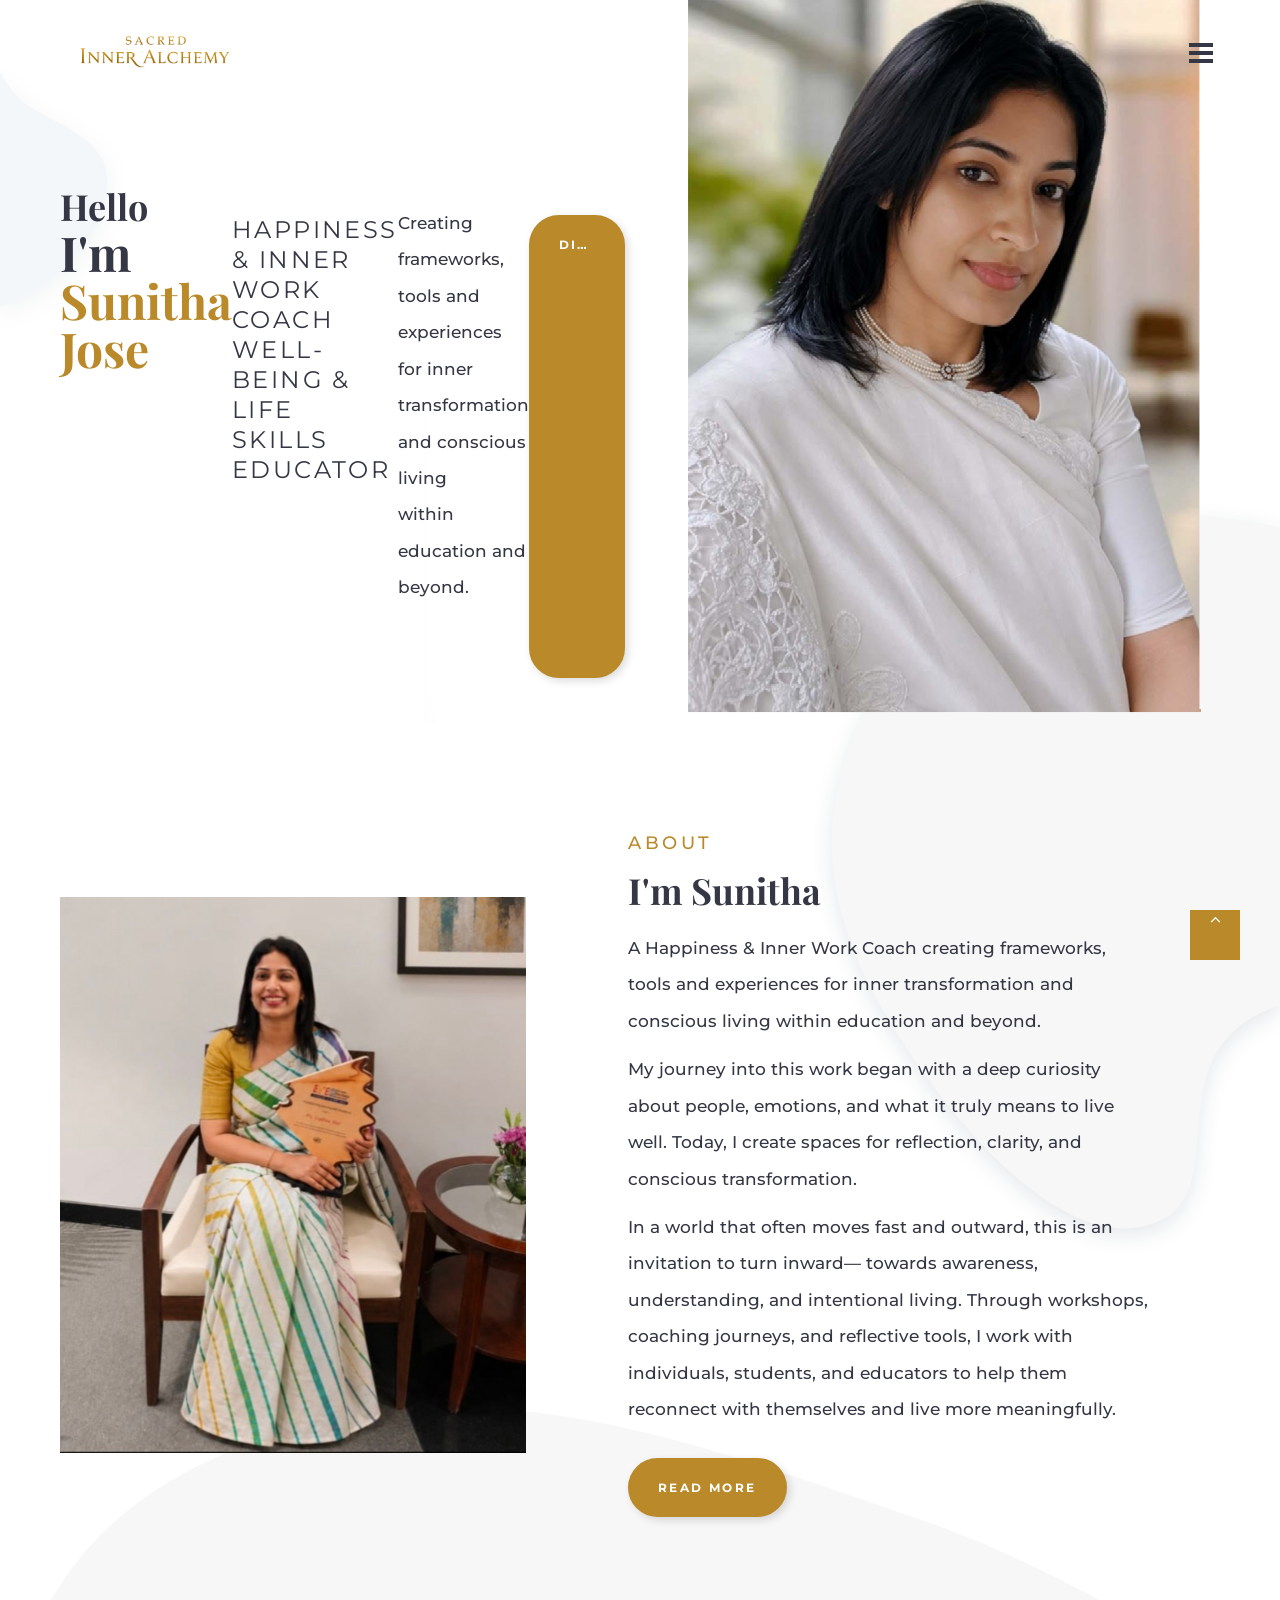
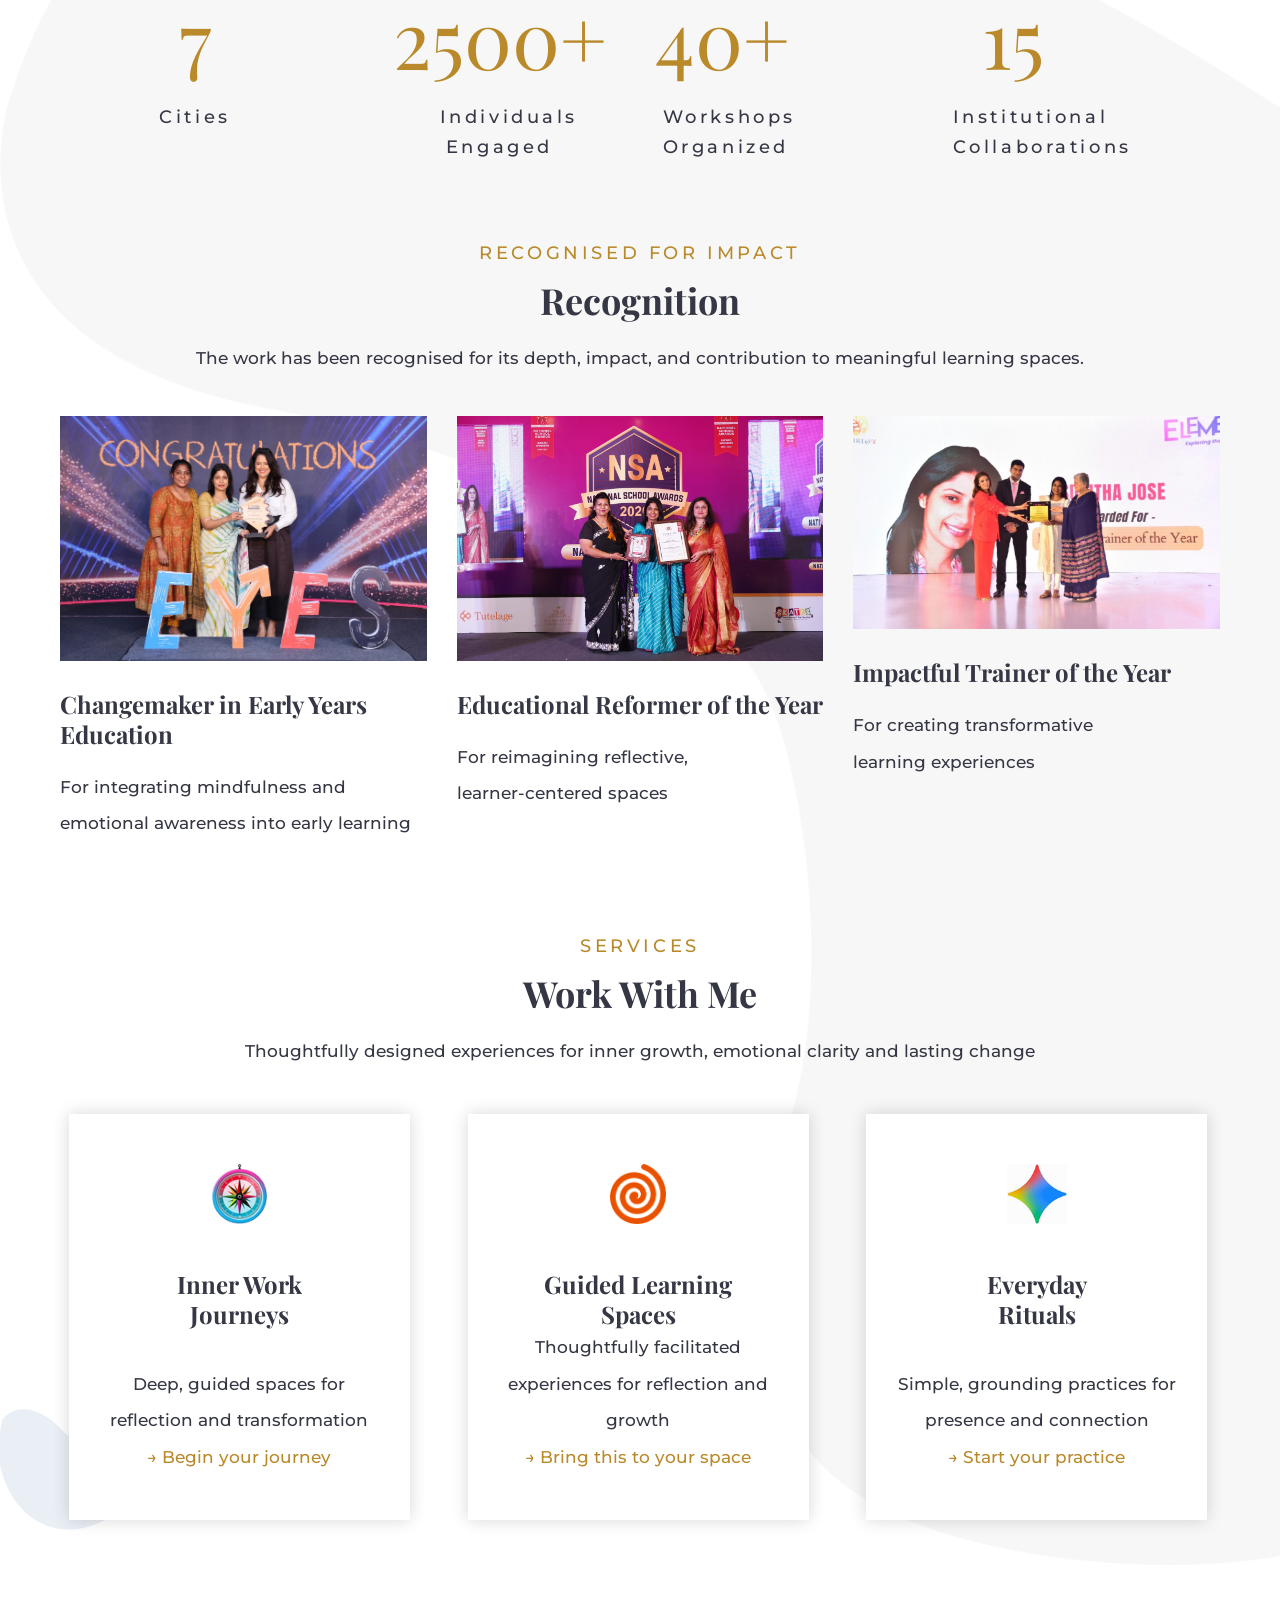
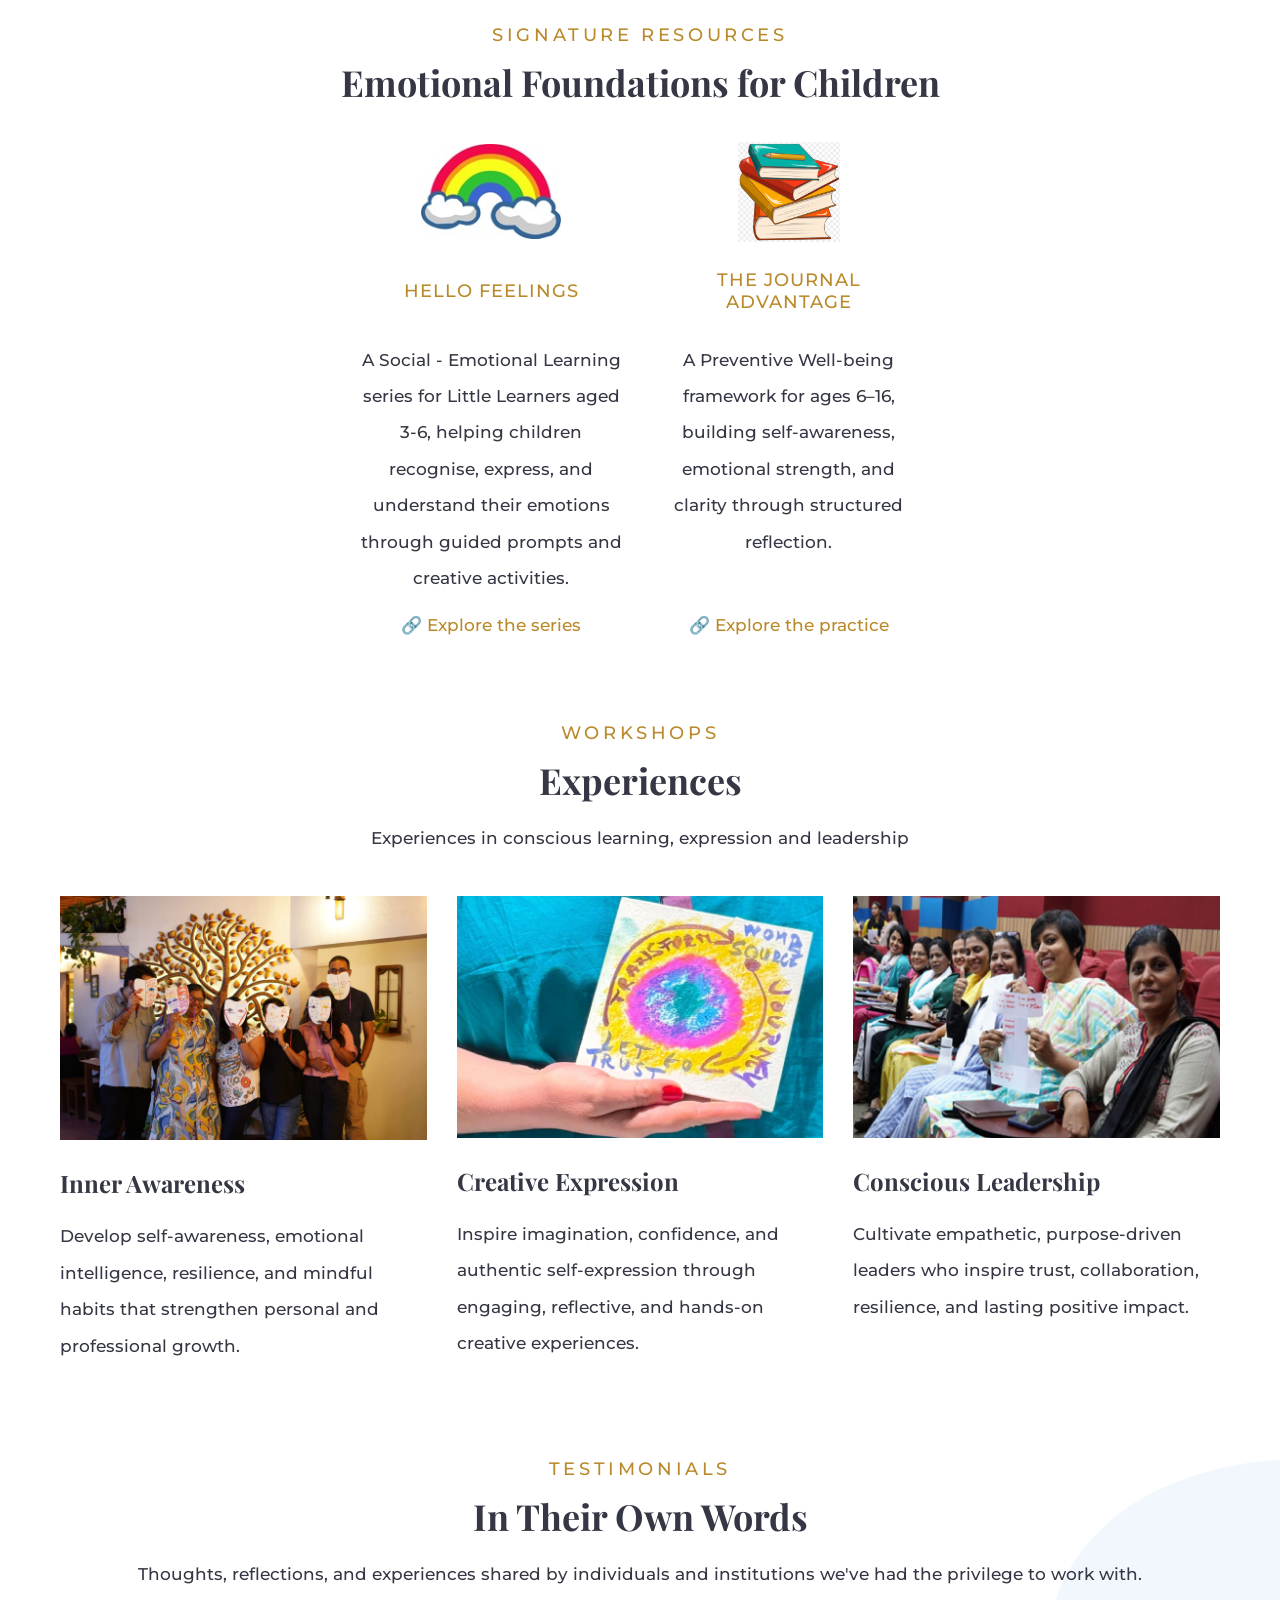
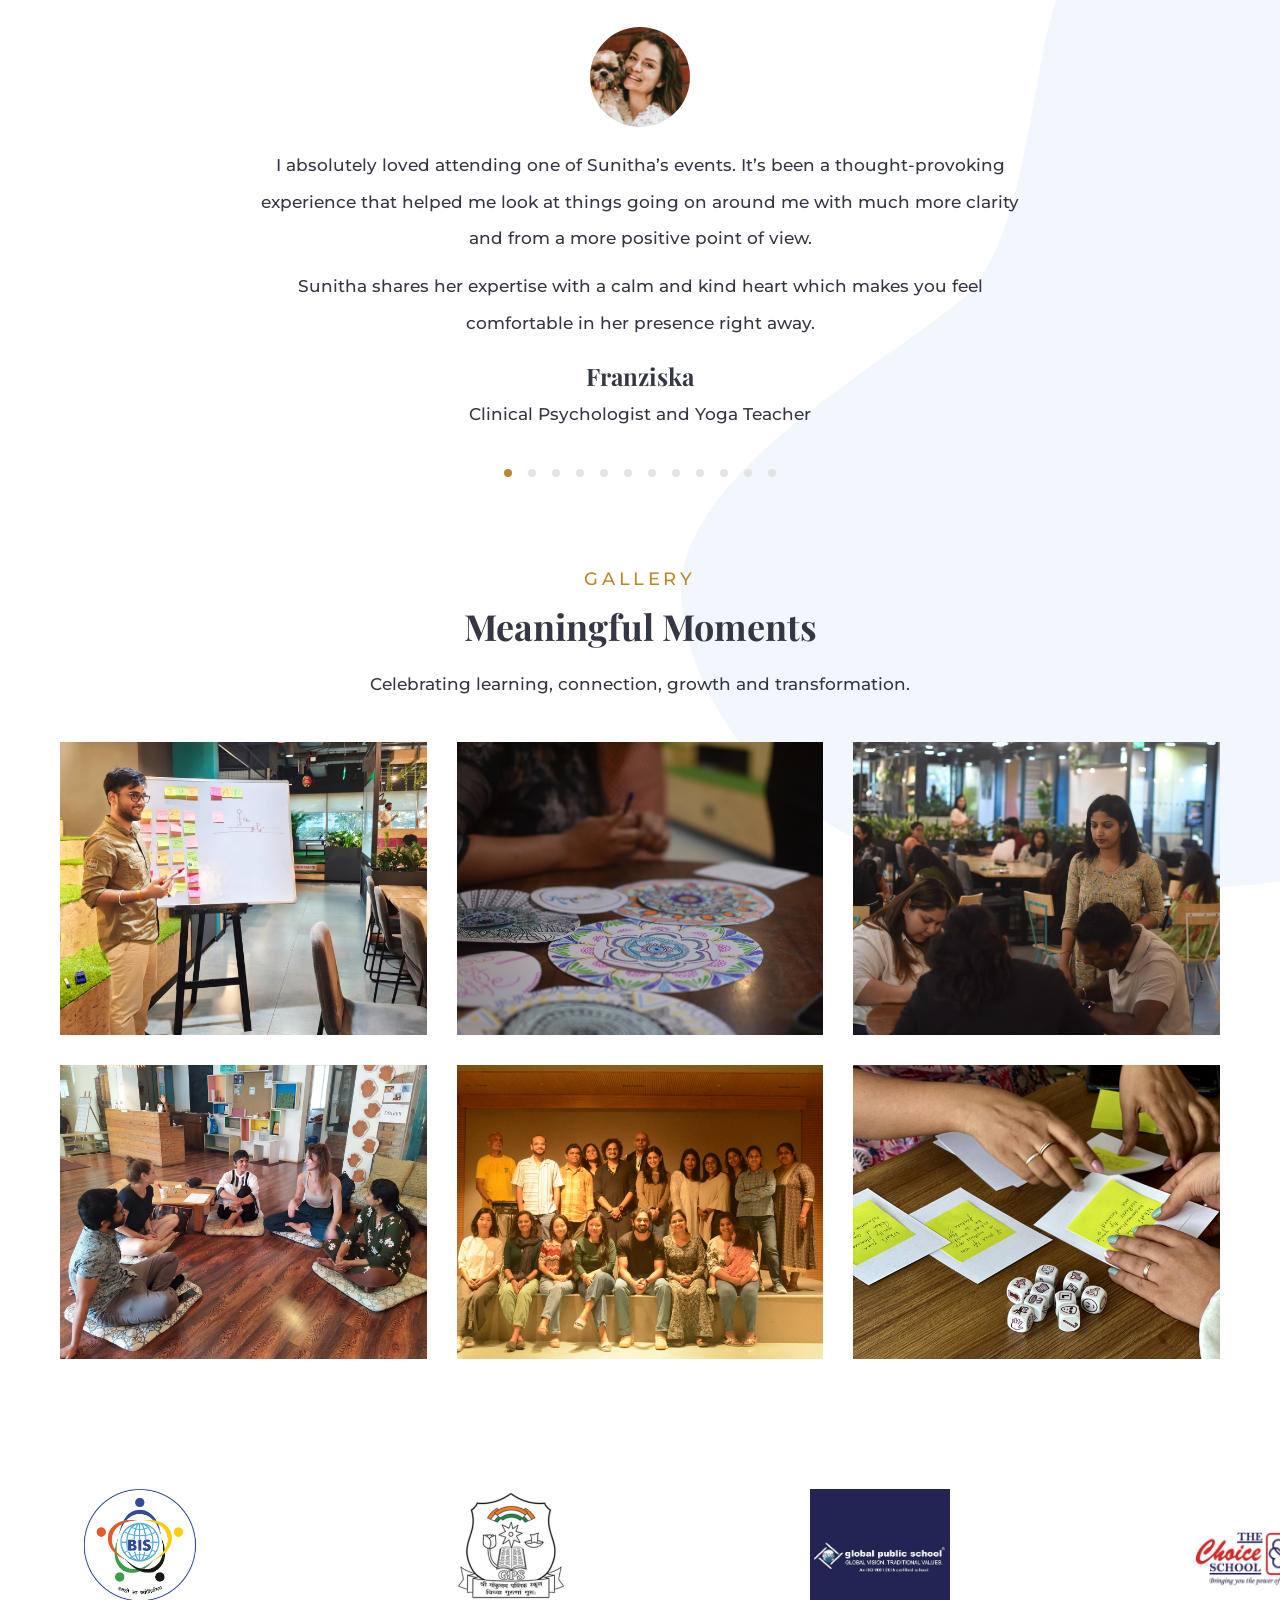
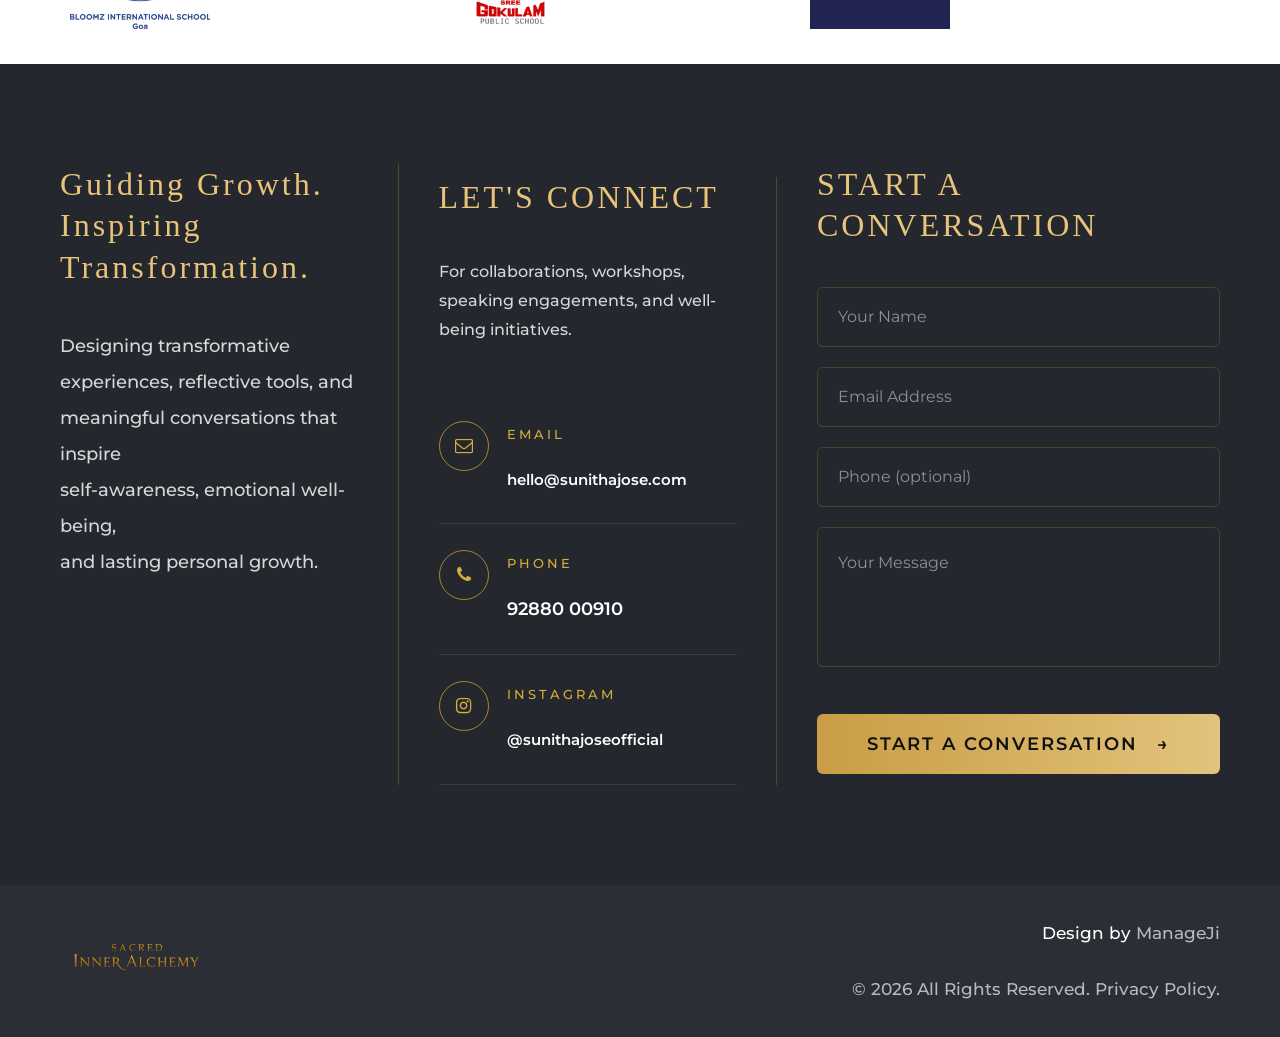
==== commit 0d984b31: "changes v4" ====
--- a/index.html
+++ b/index.html
@@ -13,6 +13,7 @@
 	<link rel="stylesheet" href="css/brand.css">
 	<link rel="stylesheet" href="css/footera.css?v=20260630">
 	<link rel="stylesheet" href="css/home.css">
+	<link rel="stylesheet" href="css/homeCarousel.css">
 	<link rel="stylesheet" href="https://cdnjs.cloudflare.com/ajax/libs/font-awesome/4.7.0/css/font-awesome.min.css">
     <style>.ie-panel{display: none;background: #212121;padding: 10px 0;box-shadow: 3px 3px 5px 0 rgba(0,0,0,.3);clear: both;text-align:center;position: relative;z-index: 1;} html.ie-10 .ie-panel, html.lt-ie-10 .ie-panel {display: block;}</style>
   </head>
@@ -79,7 +80,7 @@
 			  within education and beyond.<br class="d-none d-xl-block">
 			  </br>
 			  </br>
-              </p><a class="button button-primary button-circle button-shadow" href="contacts.html">Discover the Work</a>
+              </p><a class="button button-primary button-circle button-shadow" href="Sacred-Inner-Alchemy.html">Discover the Work</a>
             </div>
             <div class="col-md-7 col-xl-6 section-relative-col-static">
               <div class="d-block d-xl-none"><img src="images/home-01-613x701.png" alt="" width="613" height="701"/>
@@ -235,12 +236,12 @@
                 <img src="images/home/Inner_Work_Journeys_icon.png" alt="Inner Work Journeys">
             </div>
             <h4 class="services-title">
-                <a href="Sacred-Inner-Alchemy.html">Inner Work Journeys</a>
+                <a href="Sacred-Inner-Alchemy.html">Inner Work<br>Journeys</a>
             </h4>
             <p class="services-text">
                 Deep, guided spaces for reflection and transformation
                 <br class="d-none d-xl-block">
-                → Begin your journey
+                <a href="Sacred-Inner-Alchemy.html">→ Begin your journey</a>
             </p>
         </div>
 
@@ -249,12 +250,12 @@
                 <img src="images/home/Guided_Learning_Spaces_icon.png" alt="Guided Learning Spaces">
             </div>
             <h4 class="services-title">
-                <a href="Experiences.html">Guided Learning Spaces</a>
+                <a href="Experiences.html">Guided&nbsp;Learning<br>Spaces</a>
             </h4>
             <p class="services-text">
                 Thoughtfully facilitated experiences for reflection and growth
                 <br class="d-none d-xl-block">
-                → Bring this to your space
+                <a href="Experiences.html">→ Bring this to your space</a>
             </p>
         </div>
 
@@ -263,12 +264,12 @@
                 <img src="images/home/Everyday_Rituals_Icon.png" alt="Everyday Rituals">
             </div>
             <h4 class="services-title">
-                <a href="The-Inner-Craft.html">Everyday Rituals</a>
+                <a href="The-Inner-Craft.html">Everyday<br>Rituals</a>
             </h4>
             <p class="services-text">
                 Simple, grounding practices for presence and connection
                 <br class="d-none d-xl-block">
-                → Start your practice
+                <a href="The-Inner-Craft.html">→ Start your practice</a>
             </p>
         </div>
 
@@ -335,7 +336,7 @@
                 <div class="event-image"><a href="#"><img src="images/home/Inner_Awareness.jpeg" alt="" width="370" height="282"/></a></div>
                 <h4 class="event-title"><a href="#">Inner Awareness</a></h4>
                
-                <p class="event-text">Discover your true self, align your actions with your values and live a life of integrity and purpose. </p>
+                <p class="event-text">Develop self-awareness, emotional intelligence, resilience, and mindful habits that strengthen personal and professional growth.</p>
               </article>
             </div>
             <div class="col-md-6 col-lg-4">
@@ -343,7 +344,7 @@
                 <div class="event-image"><a href="#"><img src="images/home/Creative_Expression.png" alt="" width="370" height="282"/></a></div>
                 <h4 class="event-title"><a href="#">Creative Expression</a></h4>
                 
-                <p class="event-text">Embrace change and embark on a transformational journey to become your best self.</p>
+                <p class="event-text">Inspire imagination, confidence, and authentic self-expression through engaging, reflective, and hands-on creative experiences.</p>
               </article>
             </div>
             <div class="col-md-6 col-lg-4">
@@ -351,7 +352,7 @@
                 <div class="event-image"><a href="#"><img src="images/home/Conscious_Leadership.png" alt="" width="370" height="282"/></a></div>
                 <h4 class="event-title"><a href="#">Conscious Leadership</a></h4>
               
-                <p class="event-text">Create a deeper connection with yourself for a more balanced and fulfilling life.</p>
+                <p class="event-text">Cultivate empathetic, purpose-driven leaders who inspire trust, collaboration, resilience, and lasting positive impact.</p>
               </article>
             </div>
           </div>
--- a/css/footera.css
+++ b/css/footera.css
@@ -1,312 +1,312 @@
-.contact-footer {
-    background: linear-gradient(90deg, #25272e 0%, #25272e 100%);
-    padding: 100px 0;
-    color: #f5f5f5;
-    overflow: hidden;
-}
-
-.container {
-    width: 100%;
-    max-width: 1400px;
-    margin: 0 auto;
-    padding: 0 60px;
-    box-sizing: border-box;
-}
-
-.contact-wrapper {
-    display: grid;
-    grid-template-columns: 1fr 1fr 1.35fr;
-    column-gap: 80px;
-    position: relative;
-}
-
-/* Vertical divider lines */
-.contact-intro,
-.contact-info {
-    position: relative;
-}
-
-.contact-intro::after,
-.contact-info::after {
-    content: "";
-    position: absolute;
-    top: 0;
-    right: -40px;
-    width: 1px;
-    height: 100%;
-    background: rgba(212, 175, 55, 0.25);
-}
-
-/* Headings */
-.contact-intro h2,
-.contact-info h2,
-.contact-form-area h2 {
-    font-family: Georgia, serif;
-    color: #e8c37a;
-    font-weight: 400;
-    letter-spacing: 3px;
-    line-height: 1.3;
-    margin-bottom: 40px;
-}
-
-/* First Column */
-.contact-intro h2 {
-    font-size: 32px;
-    max-width: 380px;
-}
-
-.contact-intro p {
-    max-width: 360px;
-    color: #d7d7d7;
-    font-size: 18px;
-    line-height: 2;
-}
-
-/* Second Column */
-.contact-info h2,
-.contact-form-area h2 {
-    font-size: 32px;
-}
-
-.contact-text {
-    color: #d7d7d7;
-    font-size: 16px;
-    line-height: 1.8;
-    margin-bottom: 50px;
-}
-
-.contact-item {
-    display: flex;
-    gap: 18px;
-    align-items: flex-start;
-    padding: 26px 0;
-    border-bottom: 1px solid rgba(212, 175, 55, 0.15);
-}
-
-.contact-icon {
-    width: 50px;
-    height: 50px;
-    min-width: 50px;
-    display: flex;
-    align-items: center;
-    justify-content: center;
-    border: 1px solid rgba(212, 175, 55, 0.7);
-    border-radius: 50%;
-    color: #d4af37;
-    font-size: 18px;
-}
-
-.contact-content {
-    min-width: 0;
-}
-
-.contact-content span {
-    display: block;
-    color: #d4af37;
-    font-size: 13px;
-    letter-spacing: 3px;
-    margin-bottom: 12px;
-}
-
-.contact-content a {
-    color: #ffffff;
-    text-decoration: none;
-    font-size: 15px;
-    font-weight: 600;
-    word-break: break-word;
-}
-
-.contact-content a:hover {
-    color: #d4af37;
-}
-
-/* Third Column */
-.form-wrap {
-    margin-bottom: 20px;
-}
-
-.contact-form-area input,
-.contact-form-area textarea {
-    width: 100%;
-    background: transparent;
-    border: 1px solid rgba(212, 175, 55, 0.2);
-    border-radius: 6px;
-    color: #ffffff;
-    font-size: 16px;
-    padding: 18px 20px;
-    outline: none;
-    box-sizing: border-box;
-}
-
-.contact-form-area input {
-    height: 60px;
-}
-
-.contact-form-area textarea {
-    min-height: 140px;
-    resize: none;
-}
-
-.contact-form-area input::placeholder,
-.contact-form-area textarea::placeholder {
-    color: #8a8f9e;
-}
-
-.contact-form-area input:focus,
-.contact-form-area textarea:focus {
-    border-color: #d4af37;
-}
-
-.contact-btn {
-    width: 100%;
-    height: 60px;
-    border: none;
-    border-radius: 6px;
-    background: linear-gradient(90deg, #c89d45, #e3c37c);
-    color: #111111;
-    font-size: 18px;
-    font-weight: 600;
-    letter-spacing: 2px;
-    cursor: pointer;
-    transition: all 0.3s ease;
-}
-
-.contact-btn span {
-    margin-left: 12px;
-}
-
-.contact-btn:hover {
-    transform: translateY(-2px);
-}
-
-/* ============================
-   Tablet
-   ============================ */
-@media (max-width: 1199px) {
-
-    .container {
-        padding: 0 40px;
-    }
-
-    .contact-wrapper {
-        grid-template-columns: 1fr;
-        row-gap: 60px;
-    }
-
-    .contact-intro::after,
-    .contact-info::after {
-        display: none;
-    }
-
-    .contact-intro,
-    .contact-info {
-        padding-bottom: 40px;
-        border-bottom: 1px solid rgba(212, 175, 55, 0.2);
-    }
-
-    .contact-intro h2,
-    .contact-intro p {
-        max-width: 100%;
-    }
-
-}
-
-/* ============================
-   Mobile
-   ============================ */
-@media (max-width: 767px) {
-
-    .contact-footer {
-        padding: 70px 0;
-    }
-
-    .container {
-        padding: 0 20px;
-    }
-
-    .contact-wrapper {
-        row-gap: 50px;
-    }
-
-    .contact-intro h2 {
-        font-size: 26px;
-        letter-spacing: 1px;
-        margin-bottom: 24px;
-        max-width: 100%;
-    }
-
-    .contact-info h2,
-    .contact-form-area h2 {
-        font-size: 22px;
-        letter-spacing: 1px;
-        margin-bottom: 24px;
-    }
-
-    .contact-intro p {
-        font-size: 15px;
-        line-height: 1.7;
-        max-width: 100%;
-    }
-
-    .contact-intro p br {
-        display: none;
-    }
-
-    .contact-text {
-        font-size: 14px;
-        margin-bottom: 30px;
-    }
-
-    .contact-item {
-        padding: 18px 0;
-        gap: 14px;
-    }
-
-    .contact-icon {
-        width: 42px;
-        height: 42px;
-        min-width: 42px;
-        font-size: 16px;
-    }
-
-    .contact-content a {
-        font-size: 14px;
-    }
-
-    .contact-form-area input,
-    .contact-form-area textarea {
-        padding: 14px 16px;
-        font-size: 15px;
-    }
-
-    .contact-form-area input {
-        height: 52px;
-    }
-
-    .contact-btn {
-        font-size: 15px;
-        letter-spacing: 1px;
-        height: 52px;
-    }
-
-}
-
-/* ============================
-   Small Mobile
-   ============================ */
-@media (max-width: 380px) {
-
-    .container {
-        padding: 0 16px;
-    }
-
-    .contact-intro h2 {
-        font-size: 22px;
-    }
-
-    .contact-info h2,
-    .contact-form-area h2 {
-        font-size: 20px;
-    }
-
+.contact-footer {
+    background: linear-gradient(90deg, #25272e 0%, #25272e 100%);
+    padding: 100px 0;
+    color: #f5f5f5;
+    overflow: hidden;
+}
+
+.container {
+    width: 100%;
+    max-width: 1400px;
+    margin: 0 auto;
+    padding: 0 60px;
+    box-sizing: border-box;
+}
+
+.contact-wrapper {
+    display: grid;
+    grid-template-columns: 1fr 1fr 1.35fr;
+    column-gap: 80px;
+    position: relative;
+}
+
+/* Vertical divider lines */
+.contact-intro,
+.contact-info {
+    position: relative;
+}
+
+.contact-intro::after,
+.contact-info::after {
+    content: "";
+    position: absolute;
+    top: 0;
+    right: -40px;
+    width: 1px;
+    height: 100%;
+    background: rgba(212, 175, 55, 0.25);
+}
+
+/* Headings */
+.contact-intro h2,
+.contact-info h2,
+.contact-form-area h2 {
+    font-family: Georgia, serif;
+    color: #e8c37a;
+    font-weight: 400;
+    letter-spacing: 3px;
+    line-height: 1.3;
+    margin-bottom: 40px;
+}
+
+/* First Column */
+.contact-intro h2 {
+    font-size: 32px;
+    max-width: 380px;
+}
+
+.contact-intro p {
+    max-width: 360px;
+    color: #d7d7d7;
+    font-size: 18px;
+    line-height: 2;
+}
+
+/* Second Column */
+.contact-info h2,
+.contact-form-area h2 {
+    font-size: 32px;
+}
+
+.contact-text {
+    color: #d7d7d7;
+    font-size: 16px;
+    line-height: 1.8;
+    margin-bottom: 50px;
+}
+
+.contact-item {
+    display: flex;
+    gap: 18px;
+    align-items: flex-start;
+    padding: 26px 0;
+    border-bottom: 1px solid rgba(212, 175, 55, 0.15);
+}
+
+.contact-icon {
+    width: 50px;
+    height: 50px;
+    min-width: 50px;
+    display: flex;
+    align-items: center;
+    justify-content: center;
+    border: 1px solid rgba(212, 175, 55, 0.7);
+    border-radius: 50%;
+    color: #d4af37;
+    font-size: 18px;
+}
+
+.contact-content {
+    min-width: 0;
+}
+
+.contact-content span {
+    display: block;
+    color: #d4af37;
+    font-size: 13px;
+    letter-spacing: 3px;
+    margin-bottom: 12px;
+}
+
+.contact-content a {
+    color: #ffffff;
+    text-decoration: none;
+    font-size: 15px;
+    font-weight: 600;
+    word-break: break-word;
+}
+
+.contact-content a:hover {
+    color: #d4af37;
+}
+
+/* Third Column */
+.form-wrap {
+    margin-bottom: 20px;
+}
+
+.contact-form-area input,
+.contact-form-area textarea {
+    width: 100%;
+    background: transparent;
+    border: 1px solid rgba(212, 175, 55, 0.2);
+    border-radius: 6px;
+    color: #ffffff;
+    font-size: 16px;
+    padding: 18px 20px;
+    outline: none;
+    box-sizing: border-box;
+}
+
+.contact-form-area input {
+    height: 60px;
+}
+
+.contact-form-area textarea {
+    min-height: 140px;
+    resize: none;
+}
+
+.contact-form-area input::placeholder,
+.contact-form-area textarea::placeholder {
+    color: #8a8f9e;
+}
+
+.contact-form-area input:focus,
+.contact-form-area textarea:focus {
+    border-color: #d4af37;
+}
+
+.contact-btn {
+    width: 100%;
+    height: 60px;
+    border: none;
+    border-radius: 6px;
+    background: linear-gradient(90deg, #c89d45, #e3c37c);
+    color: #111111;
+    font-size: 18px;
+    font-weight: 600;
+    letter-spacing: 2px;
+    cursor: pointer;
+    transition: all 0.3s ease;
+}
+
+.contact-btn span {
+    margin-left: 12px;
+}
+
+.contact-btn:hover {
+    transform: translateY(-2px);
+}
+
+/* ============================
+   Tablet
+   ============================ */
+@media (max-width: 1199px) {
+
+    .container {
+        padding: 0 40px;
+    }
+
+    .contact-wrapper {
+        grid-template-columns: 1fr;
+        row-gap: 60px;
+    }
+
+    .contact-intro::after,
+    .contact-info::after {
+        display: none;
+    }
+
+    .contact-intro,
+    .contact-info {
+        padding-bottom: 40px;
+        border-bottom: 1px solid rgba(212, 175, 55, 0.2);
+    }
+
+    .contact-intro h2,
+    .contact-intro p {
+        max-width: 100%;
+    }
+
+}
+
+/* ============================
+   Mobile
+   ============================ */
+@media (max-width: 767px) {
+
+    .contact-footer {
+        padding: 70px 0;
+    }
+
+    .container {
+        padding: 0 20px;
+    }
+
+    .contact-wrapper {
+        row-gap: 50px;
+    }
+
+    .contact-intro h2 {
+        font-size: 26px;
+        letter-spacing: 1px;
+        margin-bottom: 24px;
+        max-width: 100%;
+    }
+
+    .contact-info h2,
+    .contact-form-area h2 {
+        font-size: 22px;
+        letter-spacing: 1px;
+        margin-bottom: 24px;
+    }
+
+    .contact-intro p {
+        font-size: 15px;
+        line-height: 1.7;
+        max-width: 100%;
+    }
+
+    .contact-intro p br {
+        display: none;
+    }
+
+    .contact-text {
+        font-size: 14px;
+        margin-bottom: 30px;
+    }
+
+    .contact-item {
+        padding: 18px 0;
+        gap: 14px;
+    }
+
+    .contact-icon {
+        width: 42px;
+        height: 42px;
+        min-width: 42px;
+        font-size: 16px;
+    }
+
+    .contact-content a {
+        font-size: 14px;
+    }
+
+    .contact-form-area input,
+    .contact-form-area textarea {
+        padding: 14px 16px;
+        font-size: 15px;
+    }
+
+    .contact-form-area input {
+        height: 52px;
+    }
+
+    .contact-btn {
+        font-size: 15px;
+        letter-spacing: 1px;
+        height: 52px;
+    }
+
+}
+
+/* ============================
+   Small Mobile
+   ============================ */
+@media (max-width: 380px) {
+
+    .container {
+        padding: 0 16px;
+    }
+
+    .contact-intro h2 {
+        font-size: 22px;
+    }
+
+    .contact-info h2,
+    .contact-form-area h2 {
+        font-size: 20px;
+    }
+
 }
--- a/css/homeCarousel.css
+++ b/css/homeCarousel.css
@@ -0,0 +1,94 @@
+/* Scoped equal-height fix for the "Work With Me" services carousel */++.owl-carousel-services .owl-stage {+    display: flex;+}++.owl-carousel-services .owl-item {+    display: flex;+    height: auto;+}++.owl-carousel-services .services {+    display: flex;+    flex-direction: column;+    height: 100%;+    width: 100%;+    box-sizing: border-box;+}++.owl-carousel-services .services-text {+    margin-top: auto;+}++.owl-carousel-services .service-icon {+    display: flex;+    align-items: center;+    justify-content: center;+    height: 80px;+}++.owl-carousel-services .services-title {+    min-height: 60px;+    display: flex;+    align-items: center;+    justify-content: center;+	max-width: 220px;   /* increase until "Guided Learning" fits on 1 line */+    margin-left: auto;+    margin-right: auto;+    white-space: normal;+}++/* Make all 4 grid columns equal height even though 2 are empty */+.box-minimal {+    display: flex;+    flex-direction: column;+    align-items: center;+    height: 100%;+    box-sizing: border-box;+}++.row-30 {+    display: flex;+    flex-wrap: wrap;+}++.row-30 > [class*="col-"] {+    display: flex;+}++/* Fixed image container so both icons look the same size regardless of original dimensions */+.box-minimal img {+    width: 140px;+    height: 100px;+    object-fit: contain;   /* keeps image proportions, no stretching/cropping */+    margin: 0 auto 15px;+    display: block;+}++/* Lock heading height so titles align even if one wraps to 2 lines */+.box-minimal-title {+    min-height: 50px;+    display: flex;+    align-items: center;+    justify-content: center;+    text-align: center;+    letter-spacing: 1px;+    margin-bottom: 10px;+}++/* Push the link to the bottom consistently */+.box-minimal-text {+    display: flex;+    flex-direction: column;+    flex-grow: 1;+}++.box-minimal-text p {+    flex-grow: 1;+}++.box-minimal-text a {+    margin-top: 10px;+    display: inline-block;+}
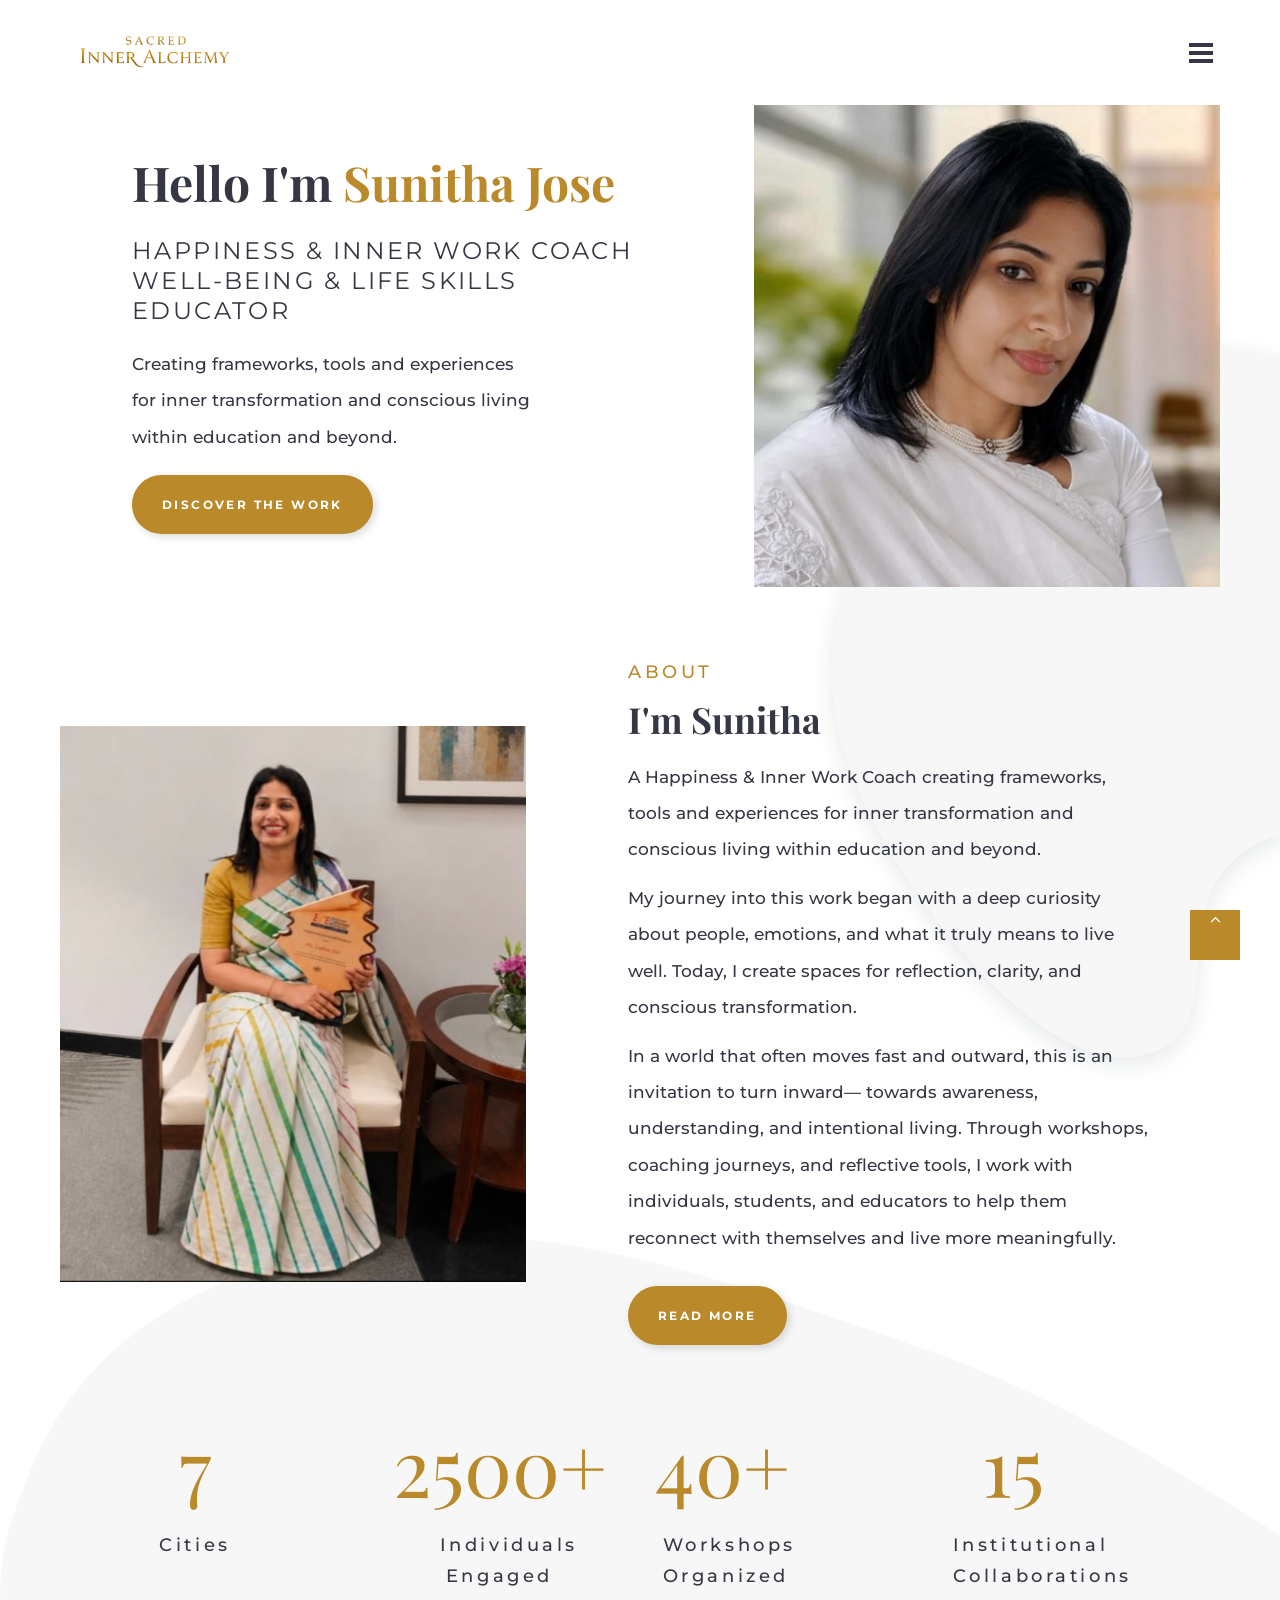
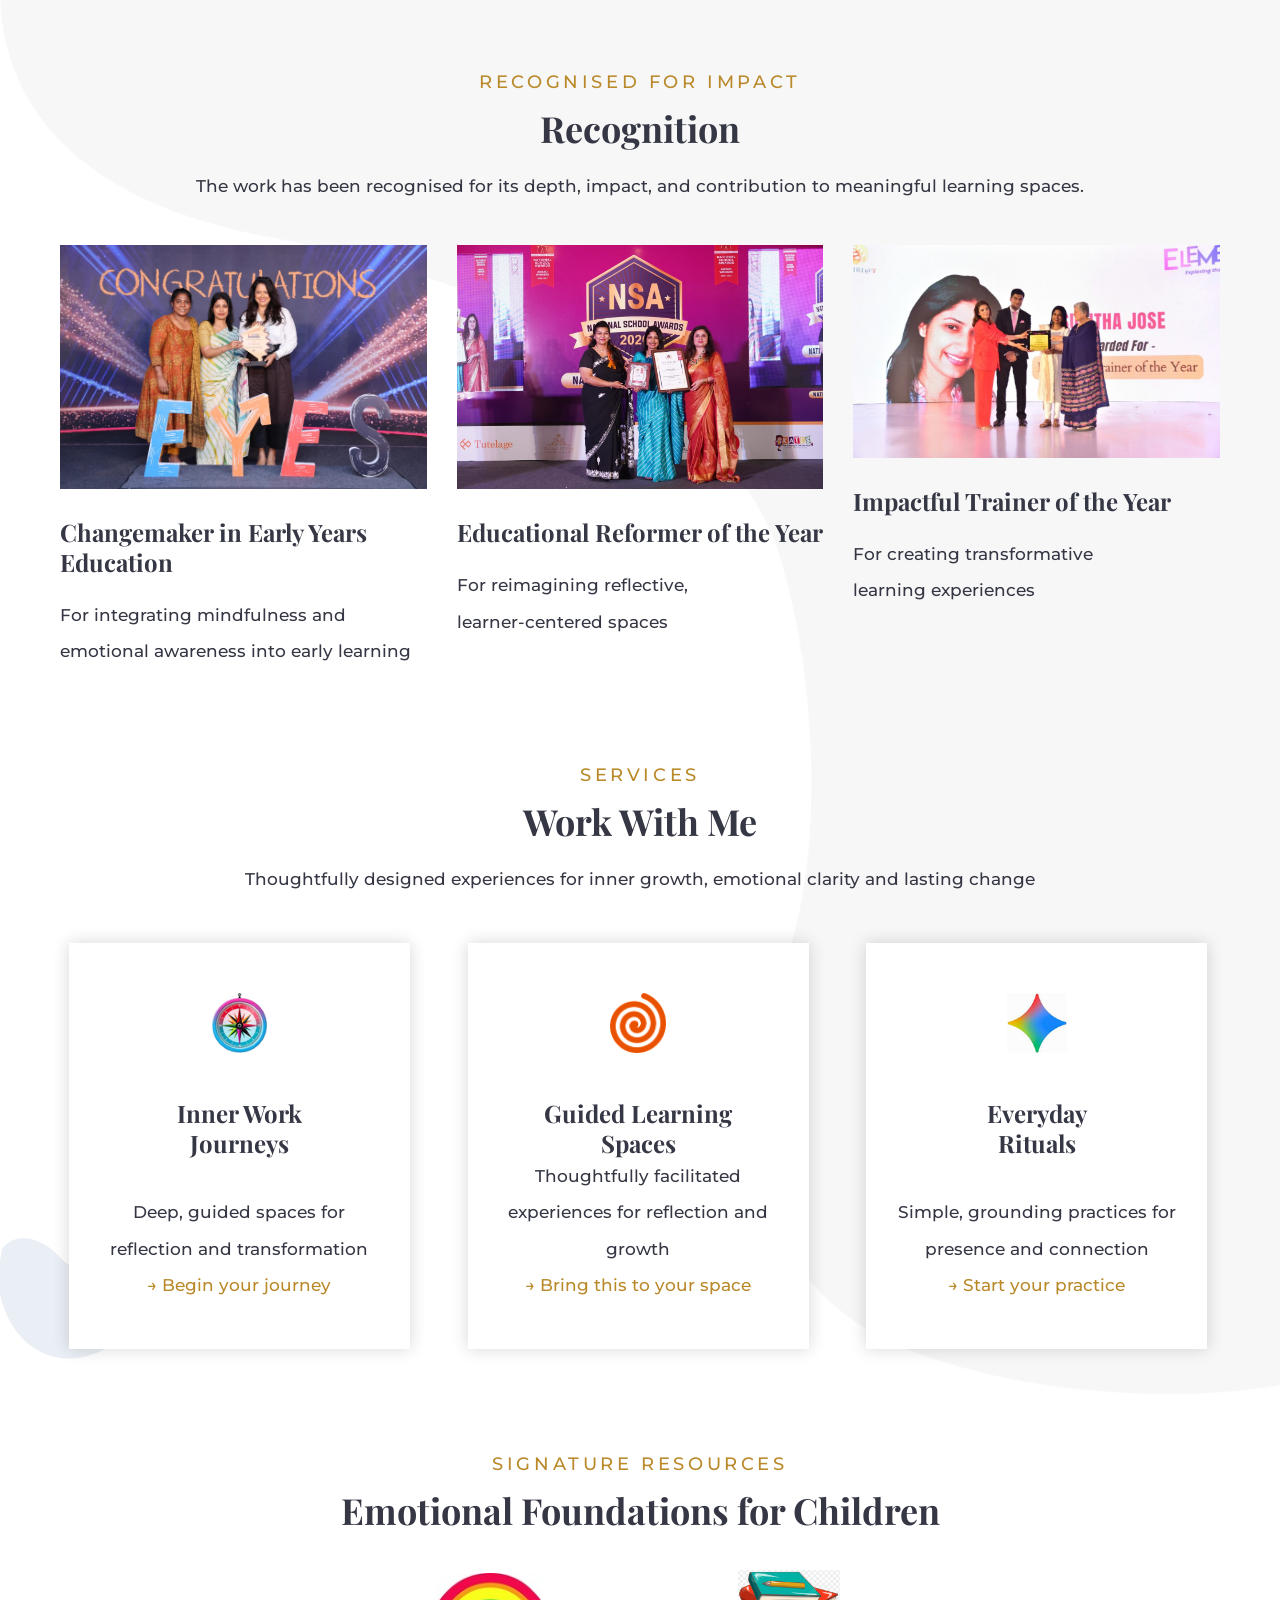
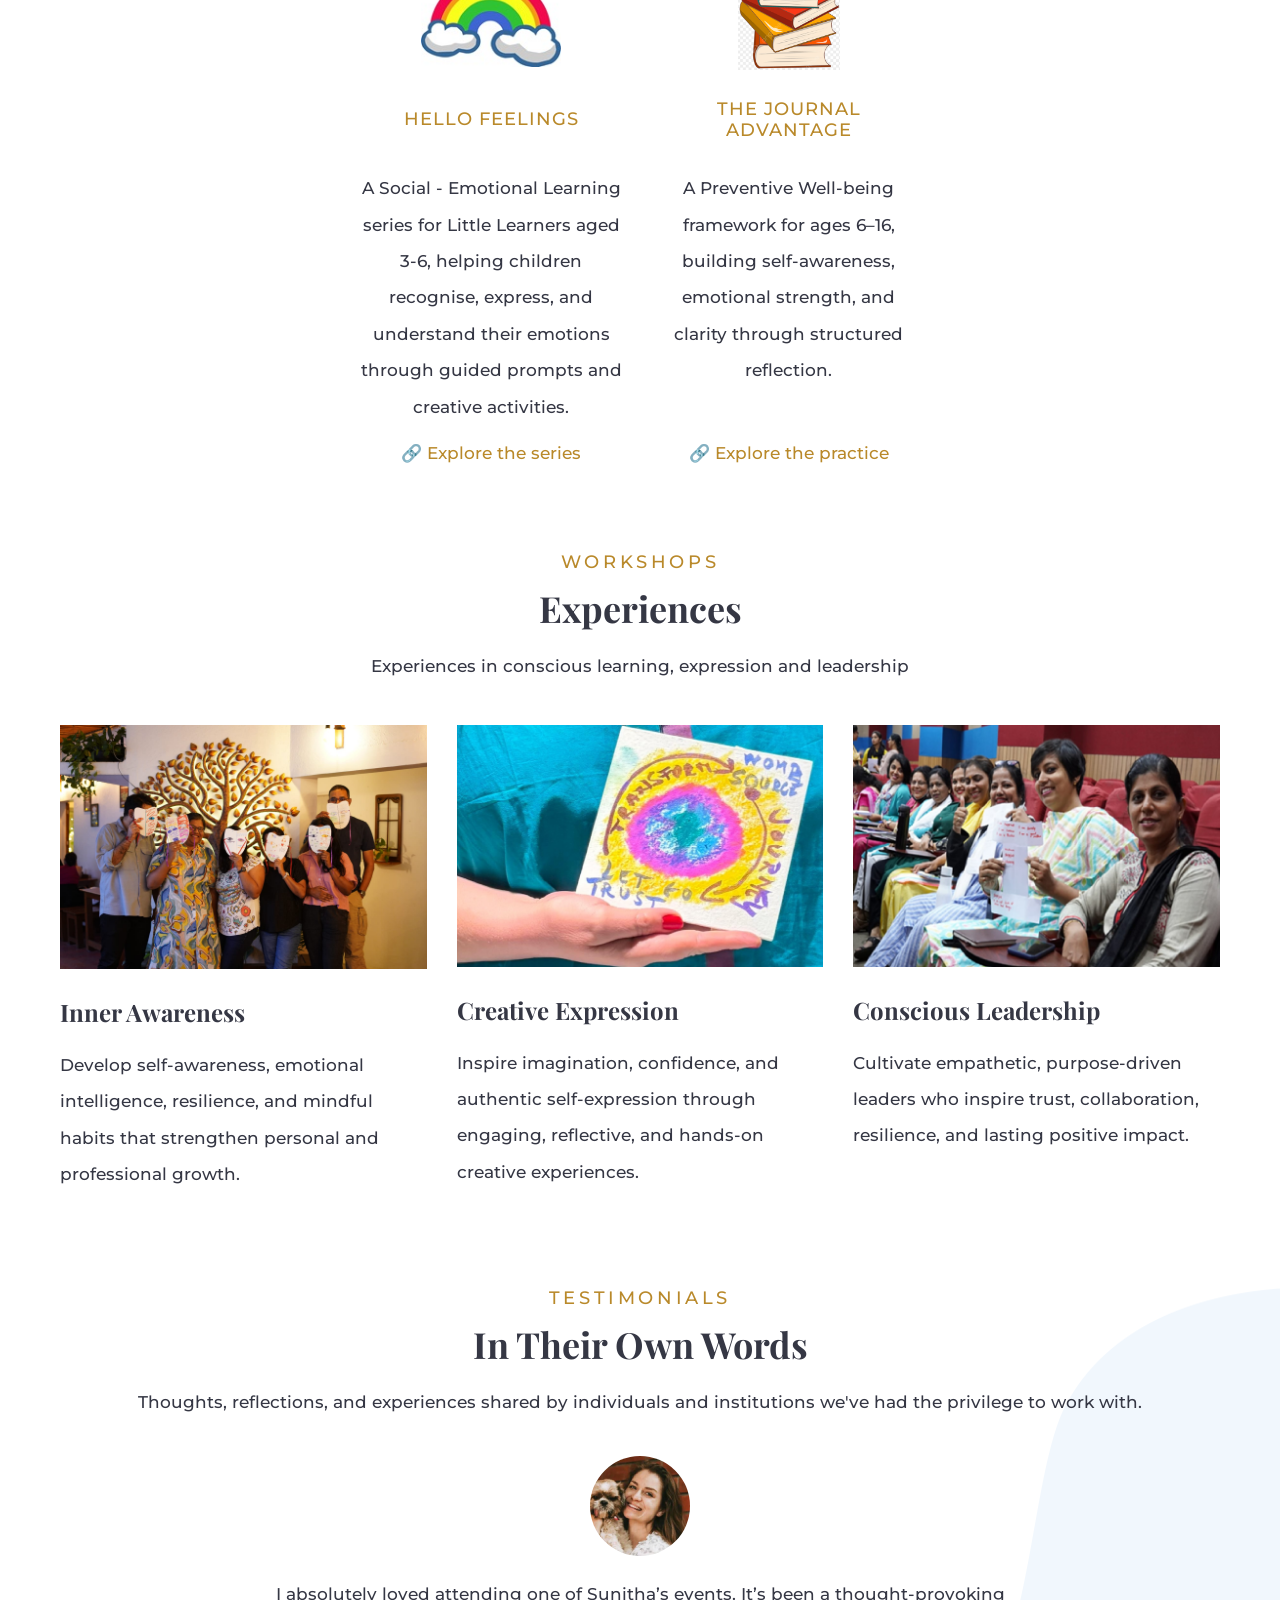
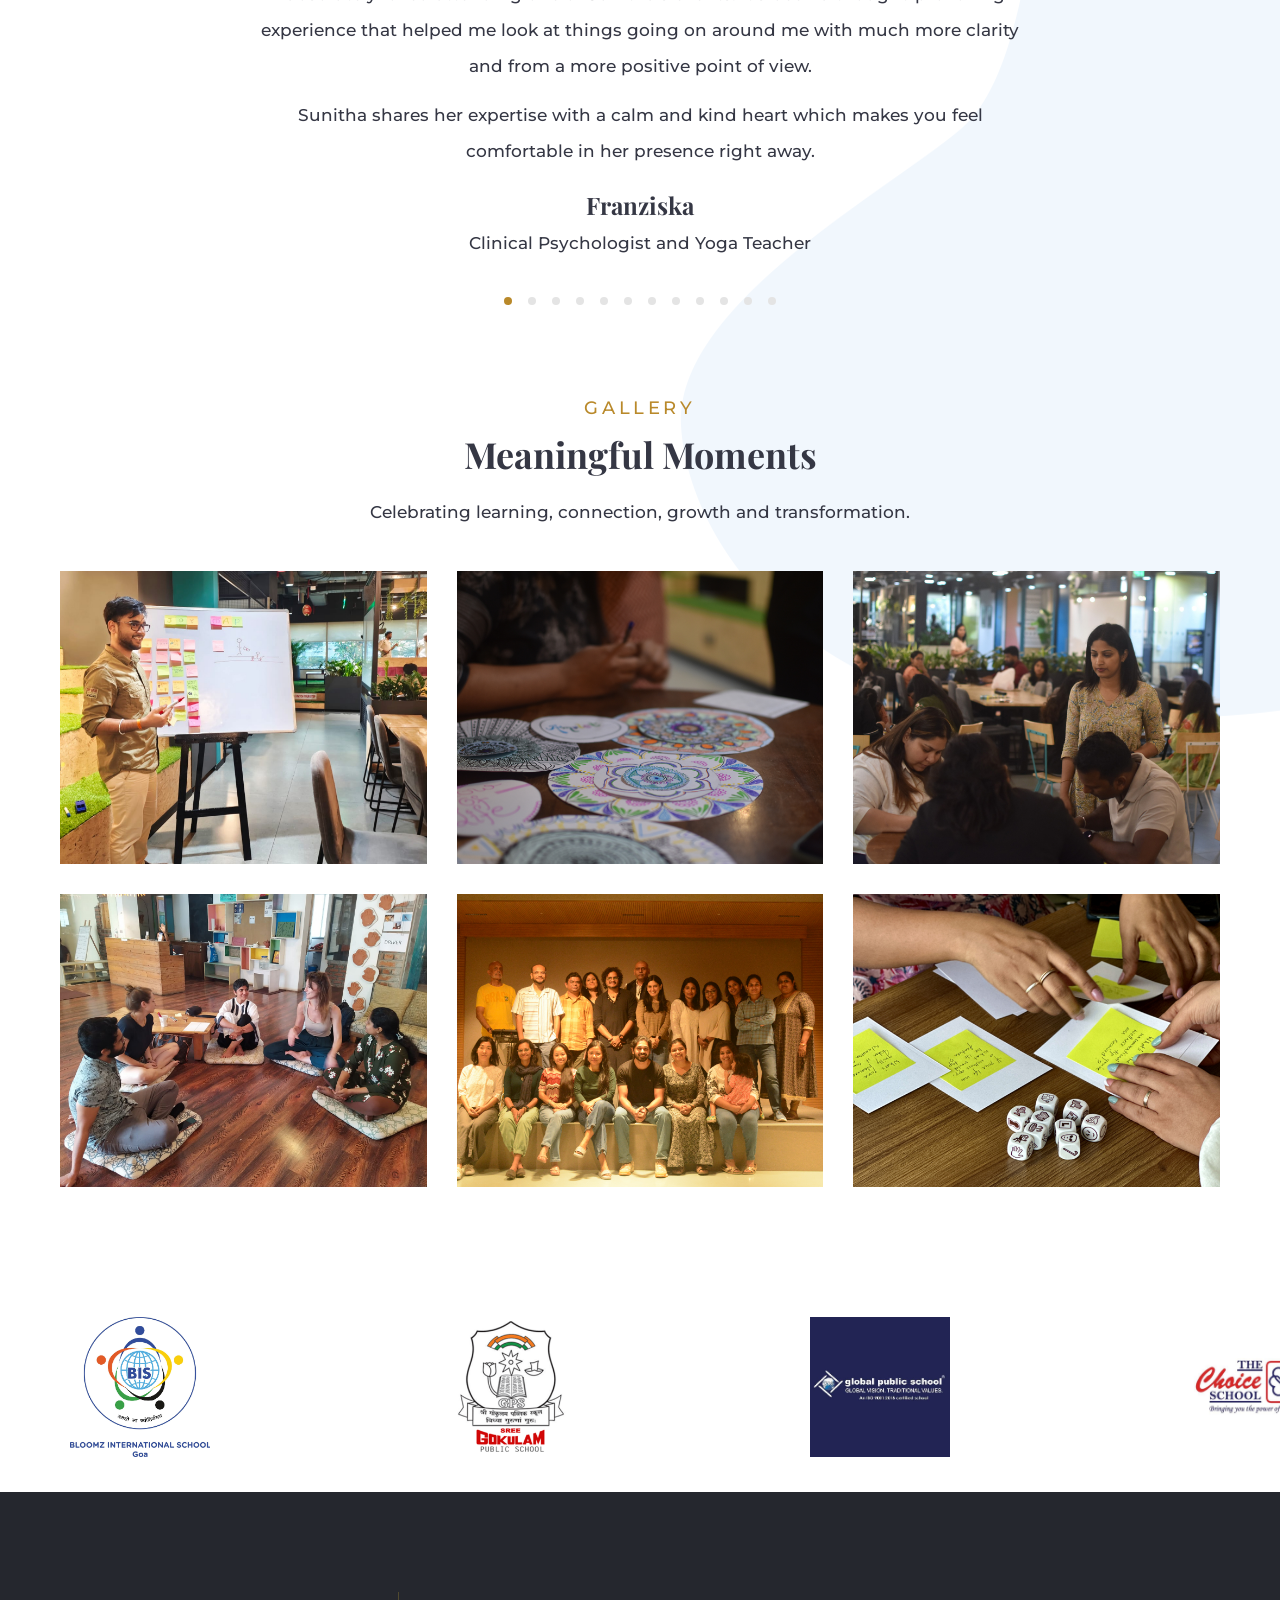
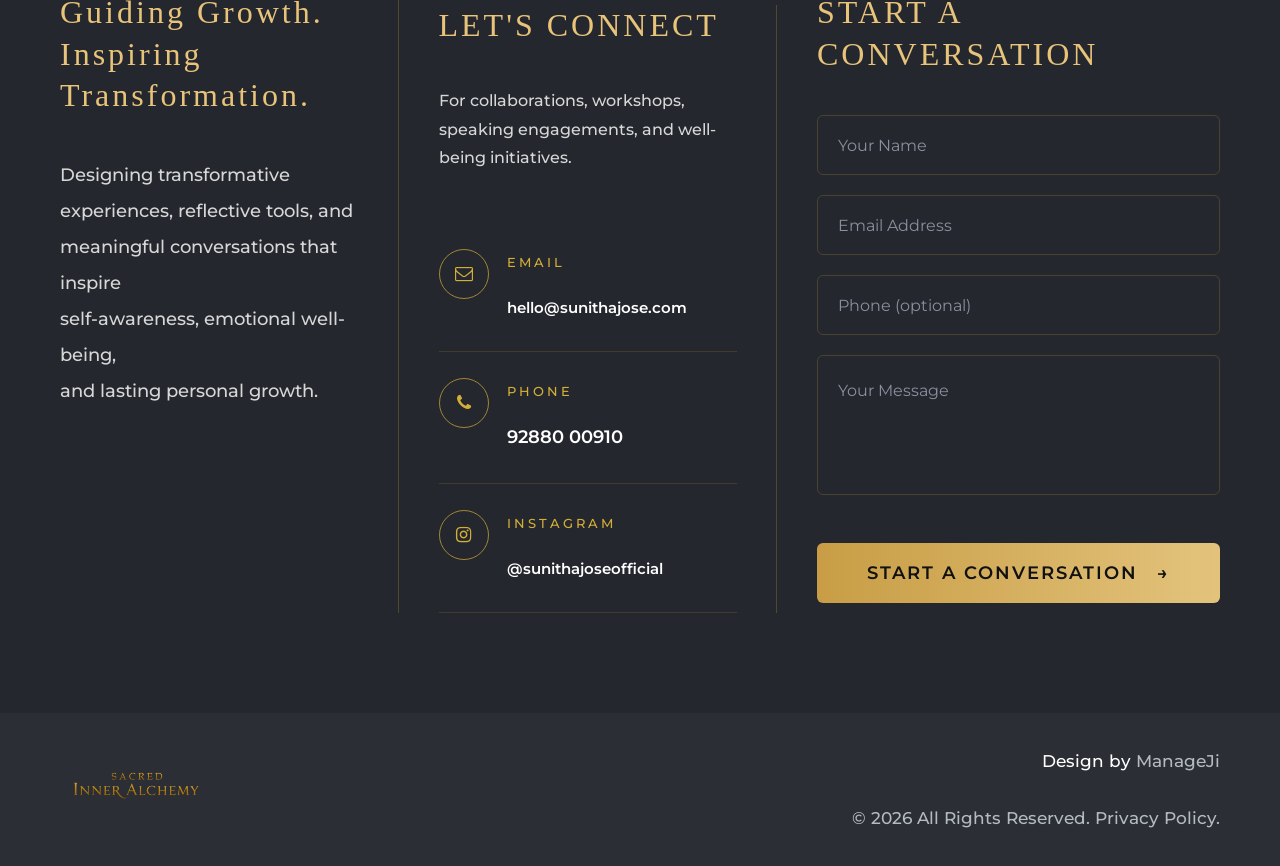
==== commit a7000f31: "chagnes v3.1" ====
--- a/index.html
+++ b/index.html
@@ -66,31 +66,33 @@
           </nav>
         </div>
       </header>
-      <!-- Hello-->
-      <section class="section section-md section-relative">
-        <div class="decor-1"><img src="images/decor-01-132x283.png" alt="" width="132" height="283"/>
-        </div>
+      <section>
         <div class="container">
-          <div class="row row-30 align-items-sm-center">
-            <div class="col-md-5 col-xl-6">
-              <h1 style="font-size: 36px;">Hello<span class="big d-block">I'm <span class="text-primary">Sunitha Jose</span></span></h1>
-              <h4 class="heading-4">Happiness & Inner Work Coach </br> Well-being & Life Skills Educator </h4>
-              <p class="lead-custom">Creating frameworks, tools and experiences </br>
-			  for inner transformation and conscious living </br>
-			  within education and beyond.<br class="d-none d-xl-block">
-			  </br>
-			  </br>
-              </p><a class="button button-primary button-circle button-shadow" href="Sacred-Inner-Alchemy.html">Discover the Work</a>
-            </div>
-            <div class="col-md-7 col-xl-6 section-relative-col-static">
-              <div class="d-block d-xl-none"><img src="images/home-01-613x701.png" alt="" width="613" height="701"/>
-              </div>
-              <div class="image-custom-wrap"><img src="images/home-01-940x816.png" alt="" width="940" height="816"/>
-              </div>
-            </div>
+          <div class="row row-30 flex-lg-row align-items-center">
+            <div class="col-md-6 col-lg-7">
+              <div class="block-sm">
+                <h1 style="font-size: 36px; width: 100%; flex: none;"><span class="big d-block">Hello I'm <span class="text-primary">Sunitha Jose</span></span></h1>
+		        <h4 class="heading-4" style="width: 100%; flex: none;">Happiness & Inner Work Coach <br> Well-being & Life Skills Educator</h4>
+		        <p class="lead-custom" style="width: 100%; flex: none;">
+		          Creating frameworks, tools and experiences <br>
+		          for inner transformation and conscious living <br>
+		          within education and beyond.<br class="d-none d-xl-block">
+		        </p>
+		        <a class="button button-primary button-circle button-shadow" href="Sacred-Inner-Alchemy.html" style="white-space: nowrap; display: inline-block; overflow: visible; max-width: none; flex: none; margin-top: 20px;">Discover the Work</a>
+		      
+				
+              </div>
+            </div>
+            <div class="col-md-6 col-lg-5"><img src="images/SunithaJose.jpeg" alt="" width="470" height="547"/>
+				
+            </div>
+			
+			
           </div>
+			
         </div>
       </section>
+      
       <!-- About-->
       <section class="section section-lg section-lg-1 section-relative bg-transparent">
         <div class="decor-2"><img src="images/decor-02-472x762.png" alt="" width="472" height="762"/>
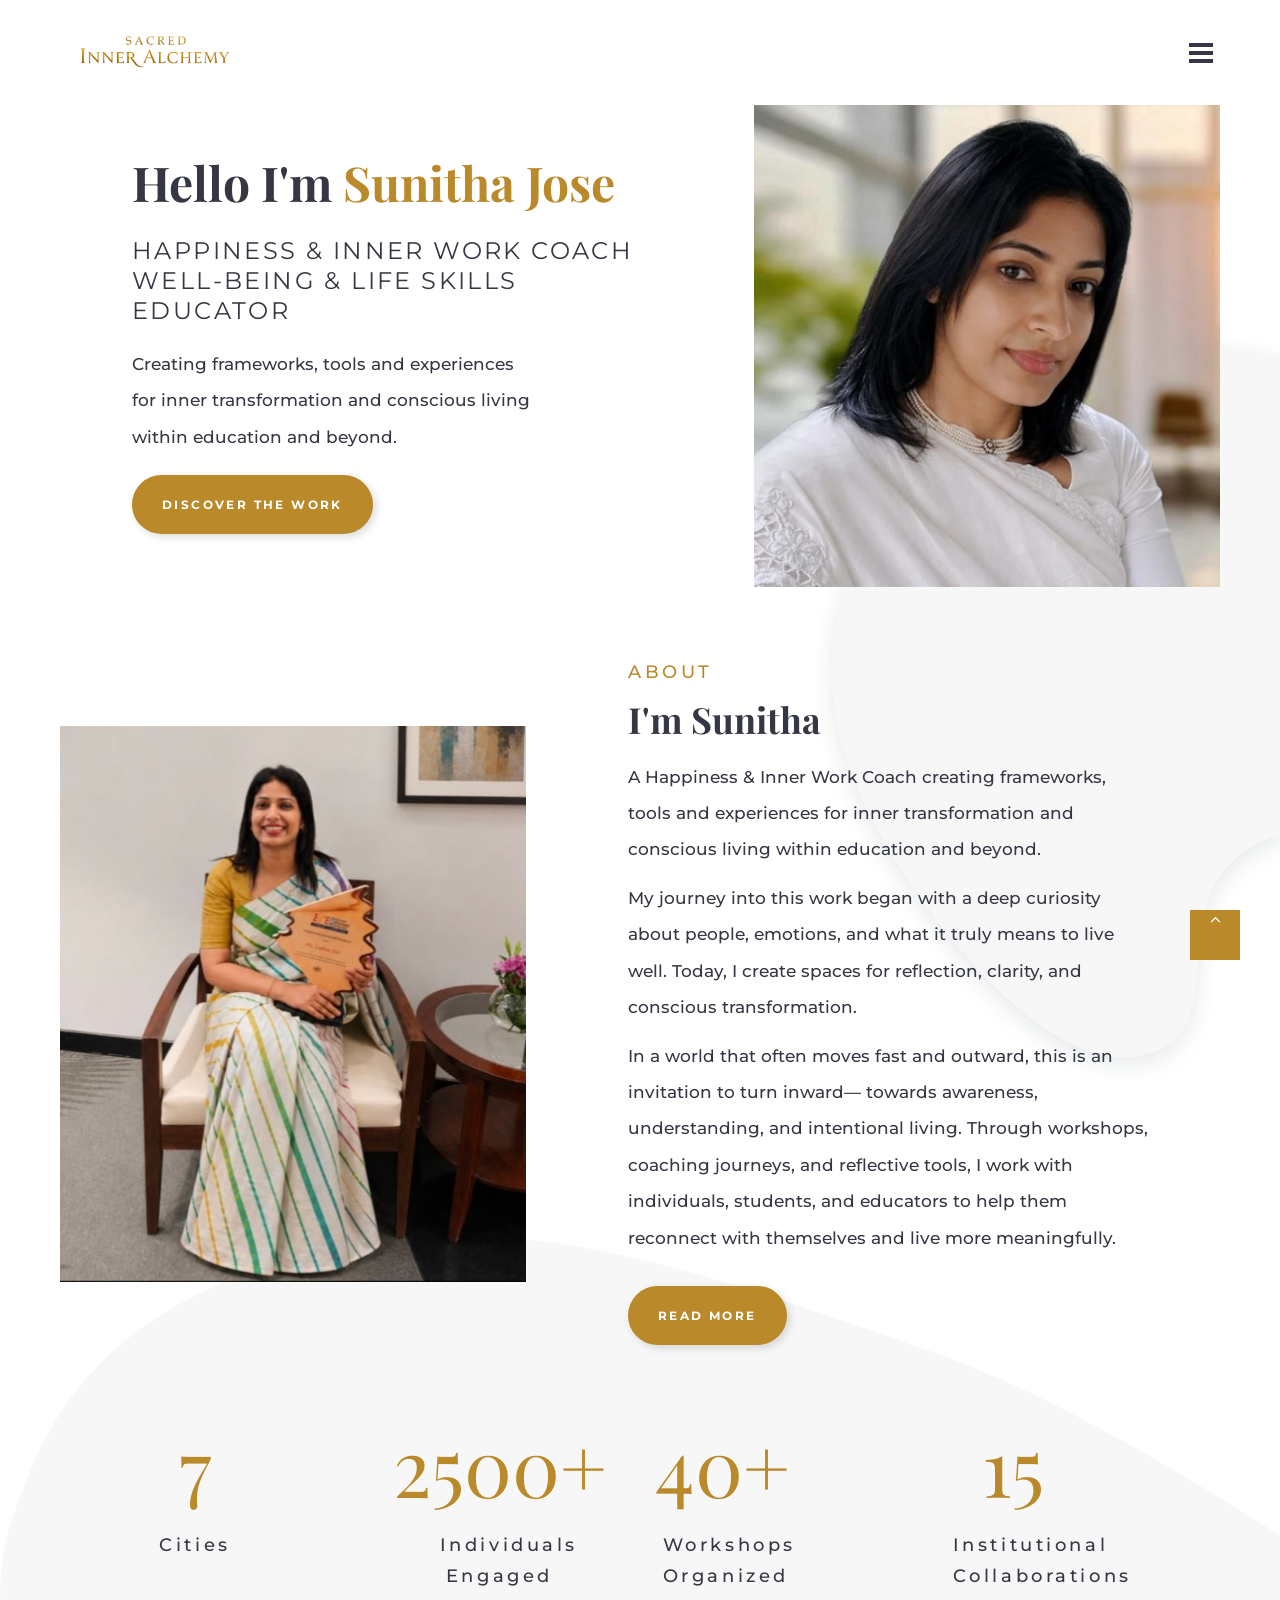
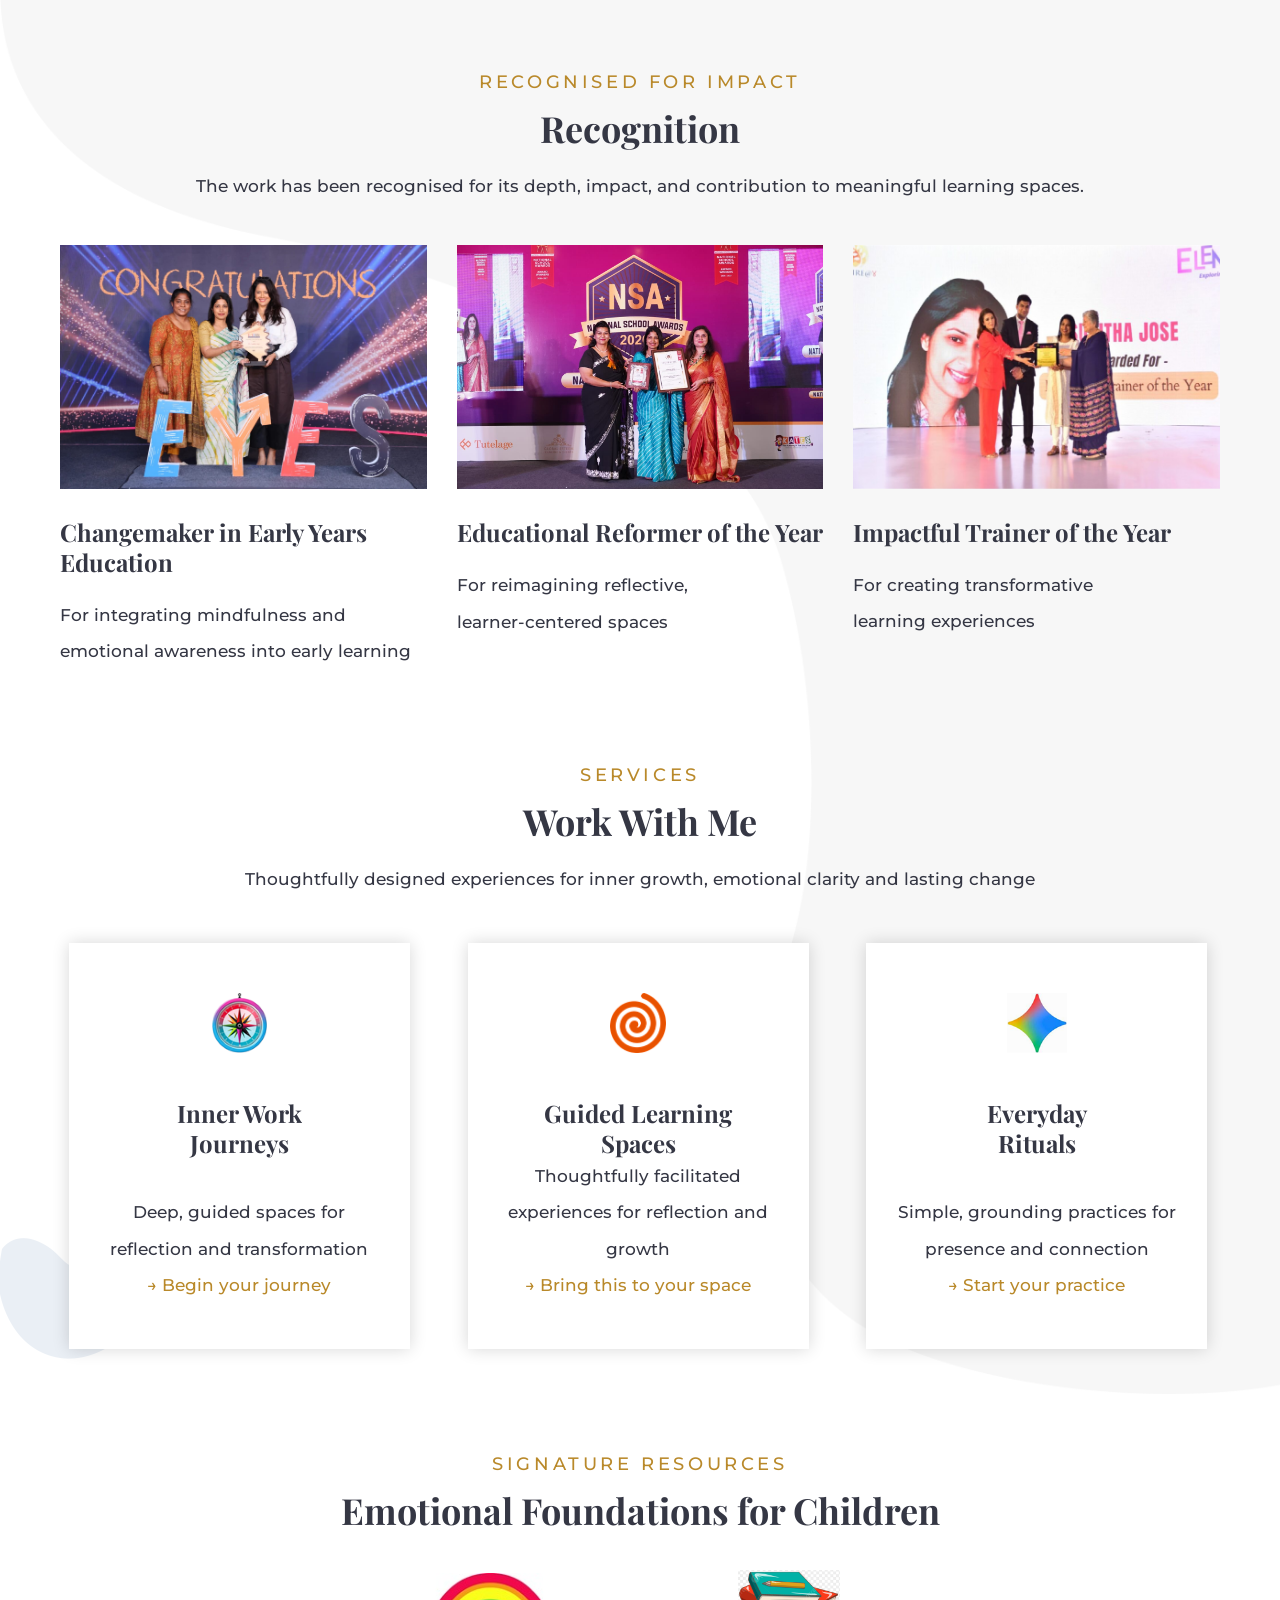
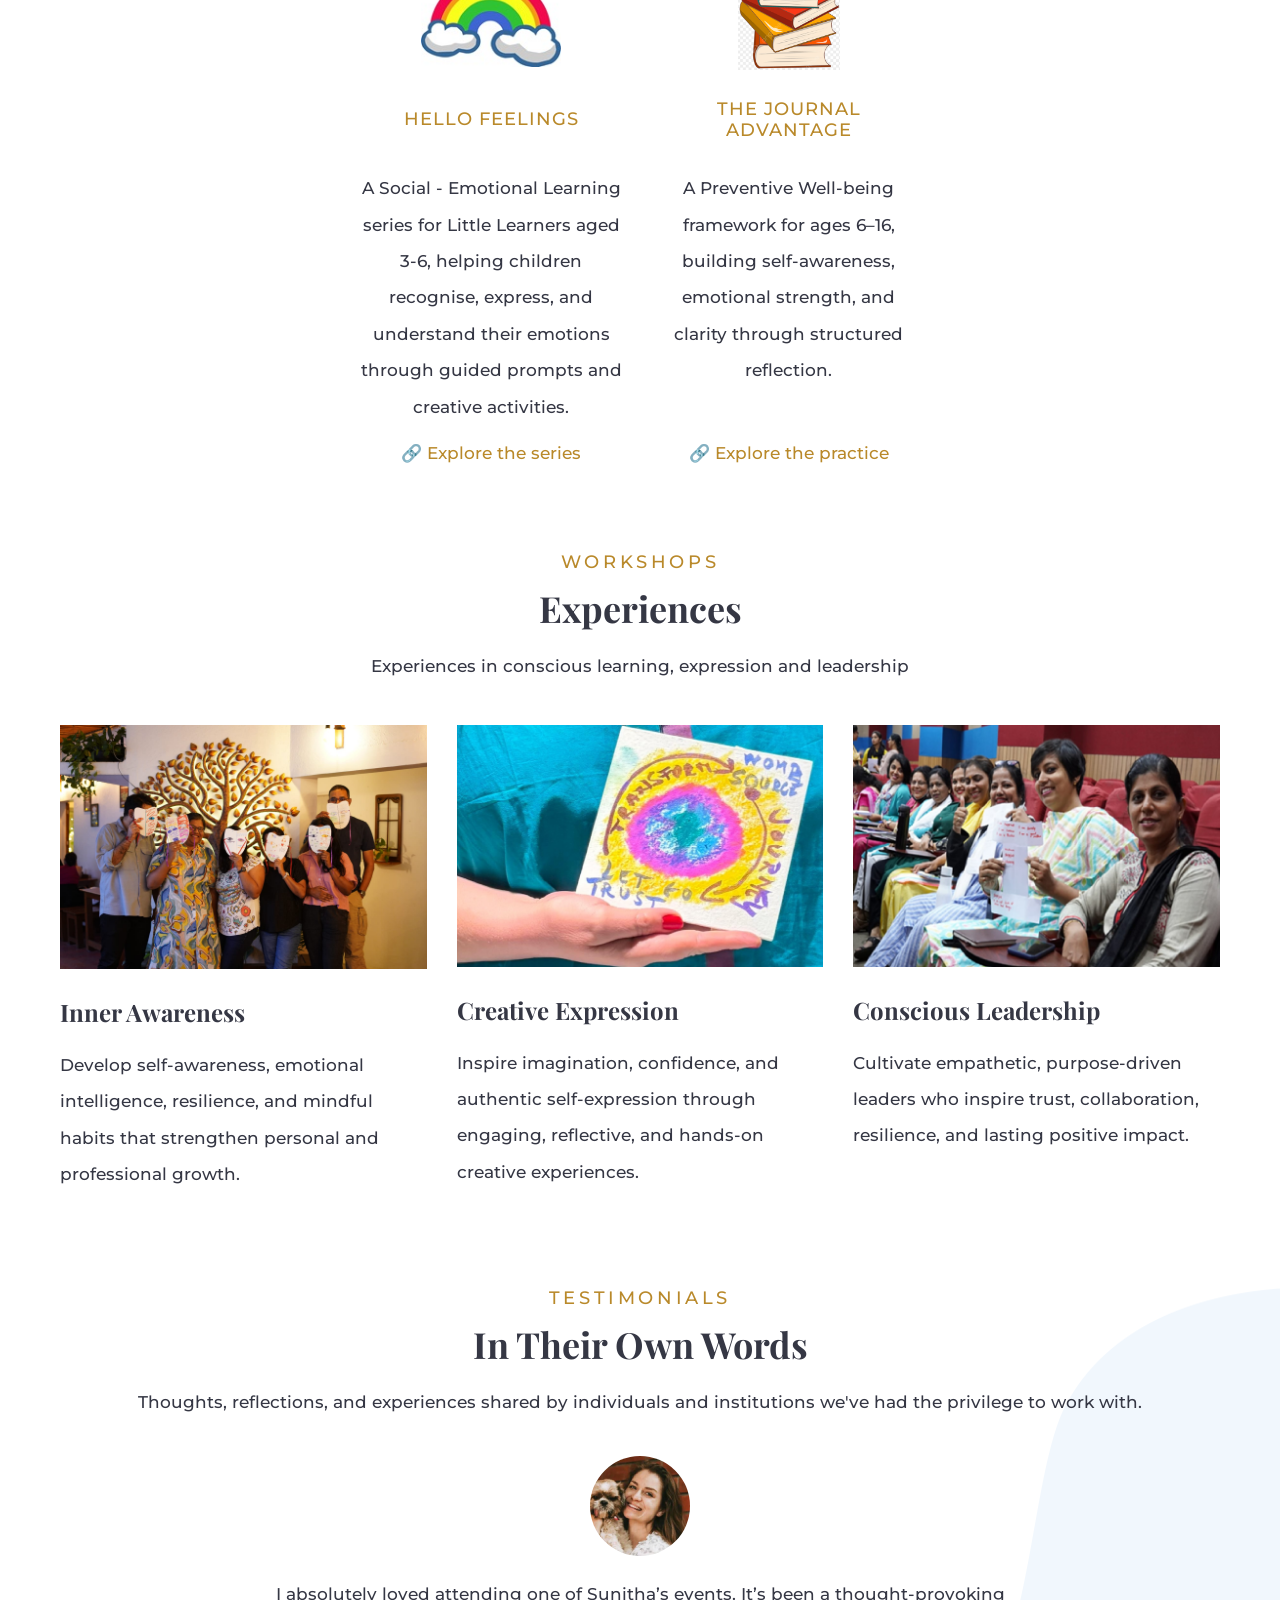
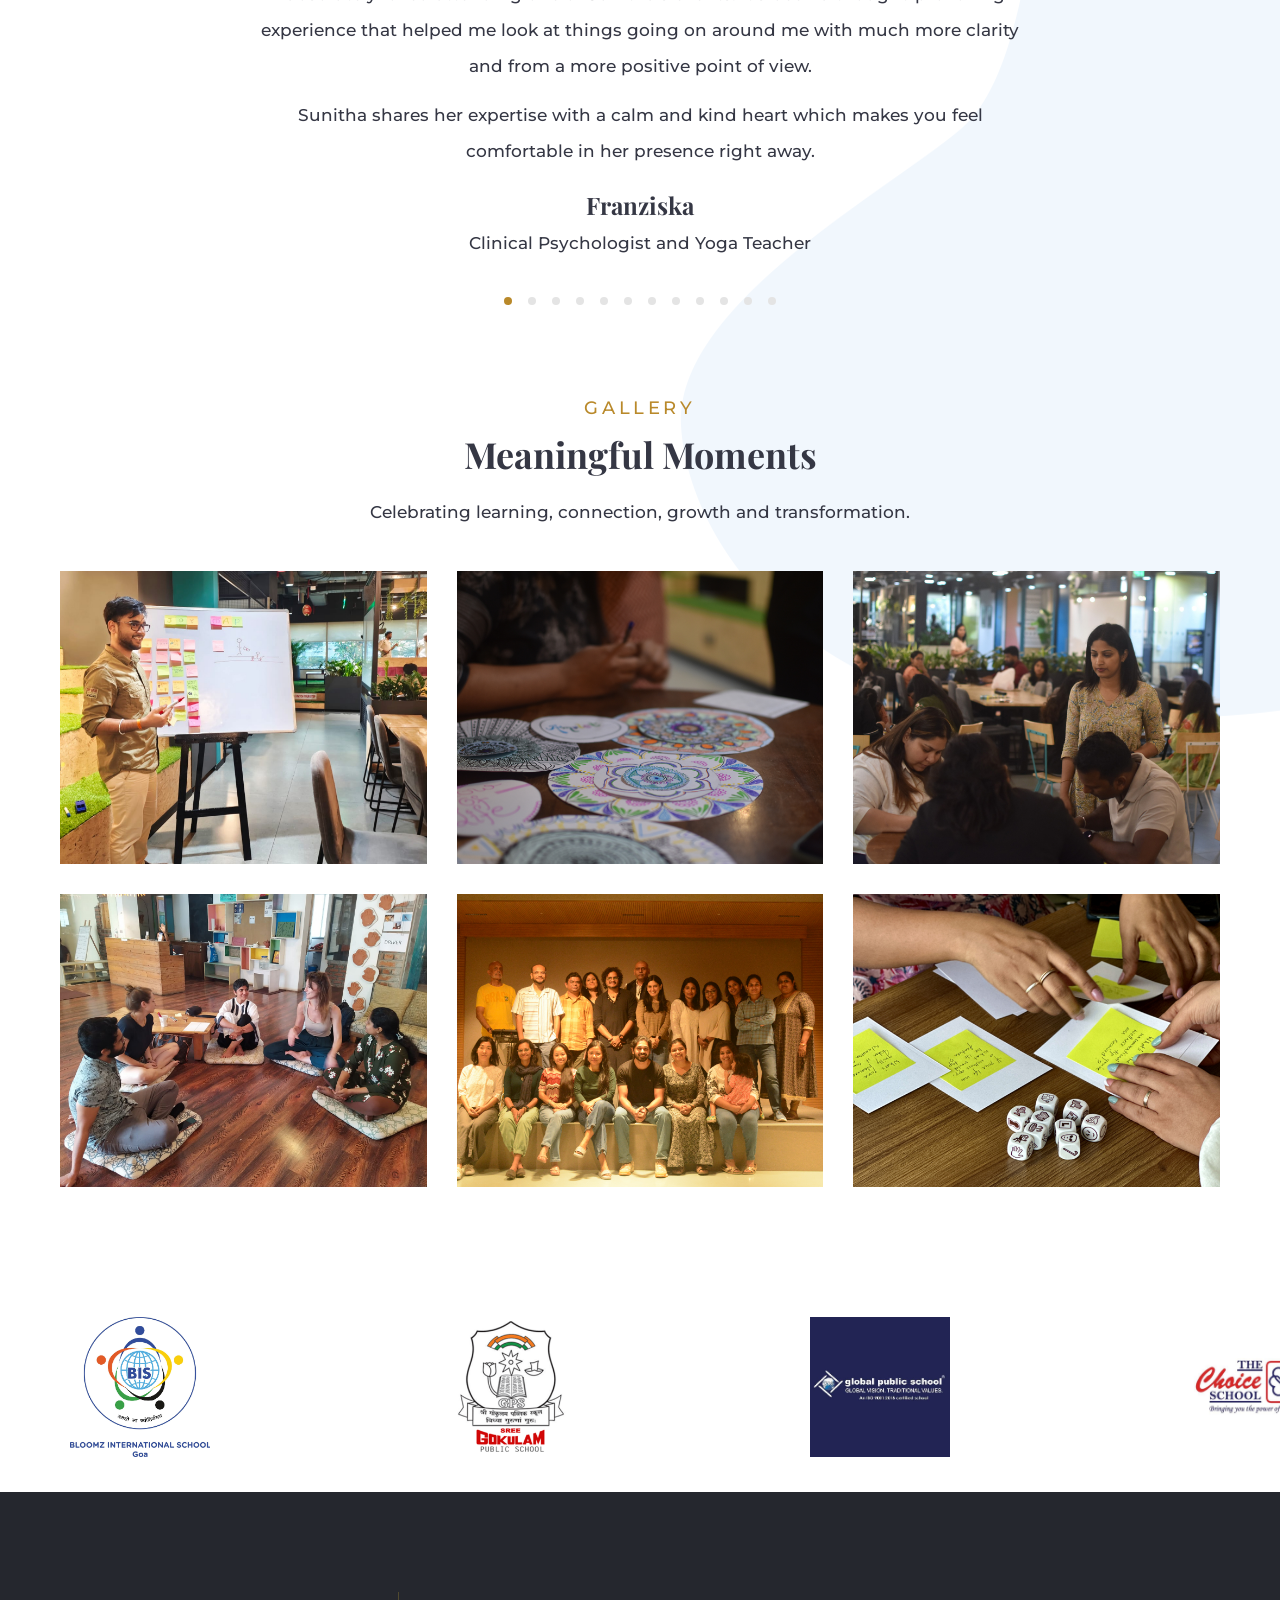
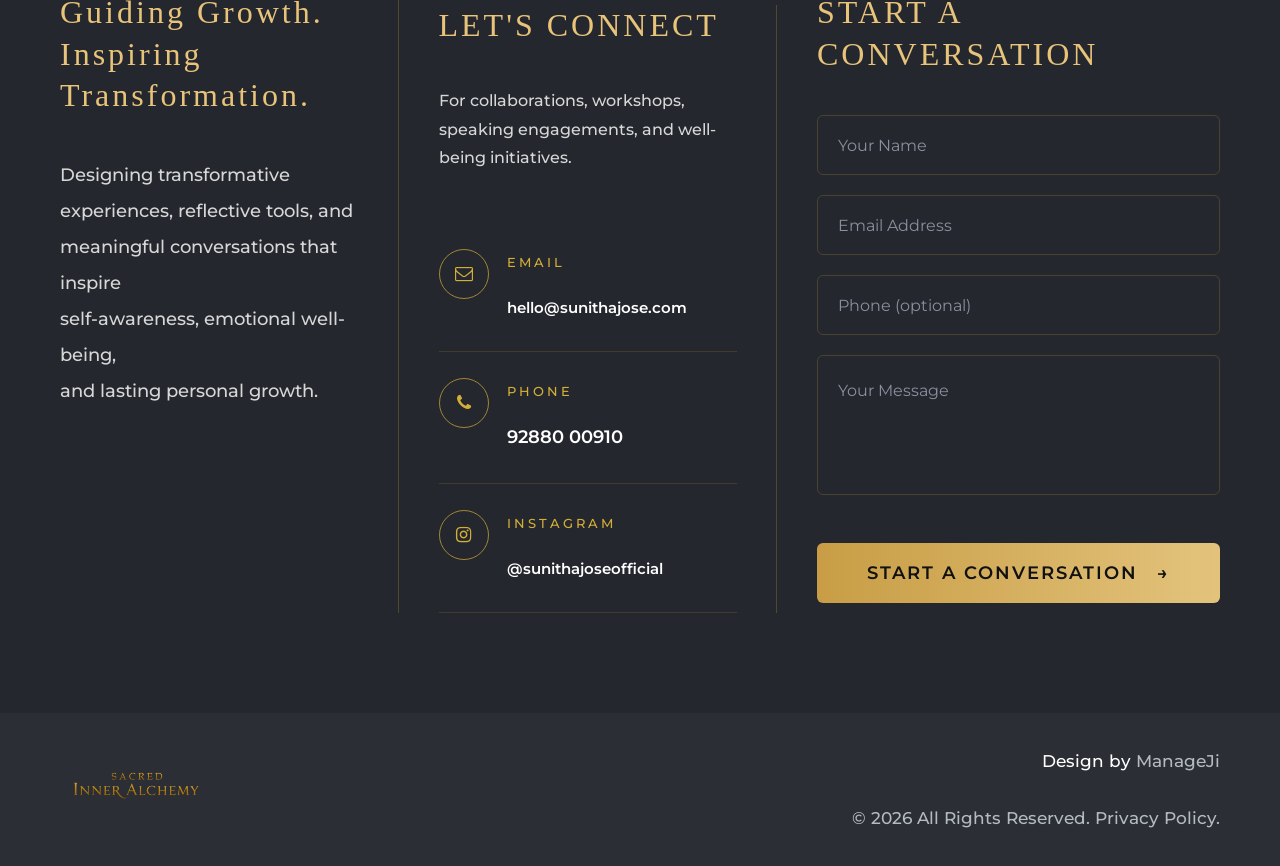
==== commit 13d32495: "changes 3.8" ====
--- a/index.html
+++ b/index.html
@@ -777,18 +777,18 @@
 
                 <h2>START A CONVERSATION</h2>
 
-                <form method="post" action="bat/rd-mailform.php">
-
+                <form method="post" action="https://api.web3forms.com/submit" method="POST">
+					<input type="hidden" name="access_key" value="caa12398-0a85-4a3f-9f09-d6c62febed64">
                     <div class="form-wrap">
                         <input type="text"
                                name="name"
-                               placeholder="Your Name">
+                               placeholder="Your Name" required>
                     </div>
 
                     <div class="form-wrap">
                         <input type="email"
                                name="email"
-                               placeholder="Email Address">
+                               placeholder="Email Address" required>
                     </div>
 
                     <div class="form-wrap">
@@ -799,13 +799,15 @@
 
                     <div class="form-wrap">
                         <textarea name="message"
-                                  placeholder="Your Message"></textarea>
+                                  placeholder="Your Message" required></textarea>
                     </div>
 
                     <button class="contact-btn" type="submit">
                         START A CONVERSATION
                         <span>→</span>
                     </button>
+
+                </form>
 
                 </form>
 
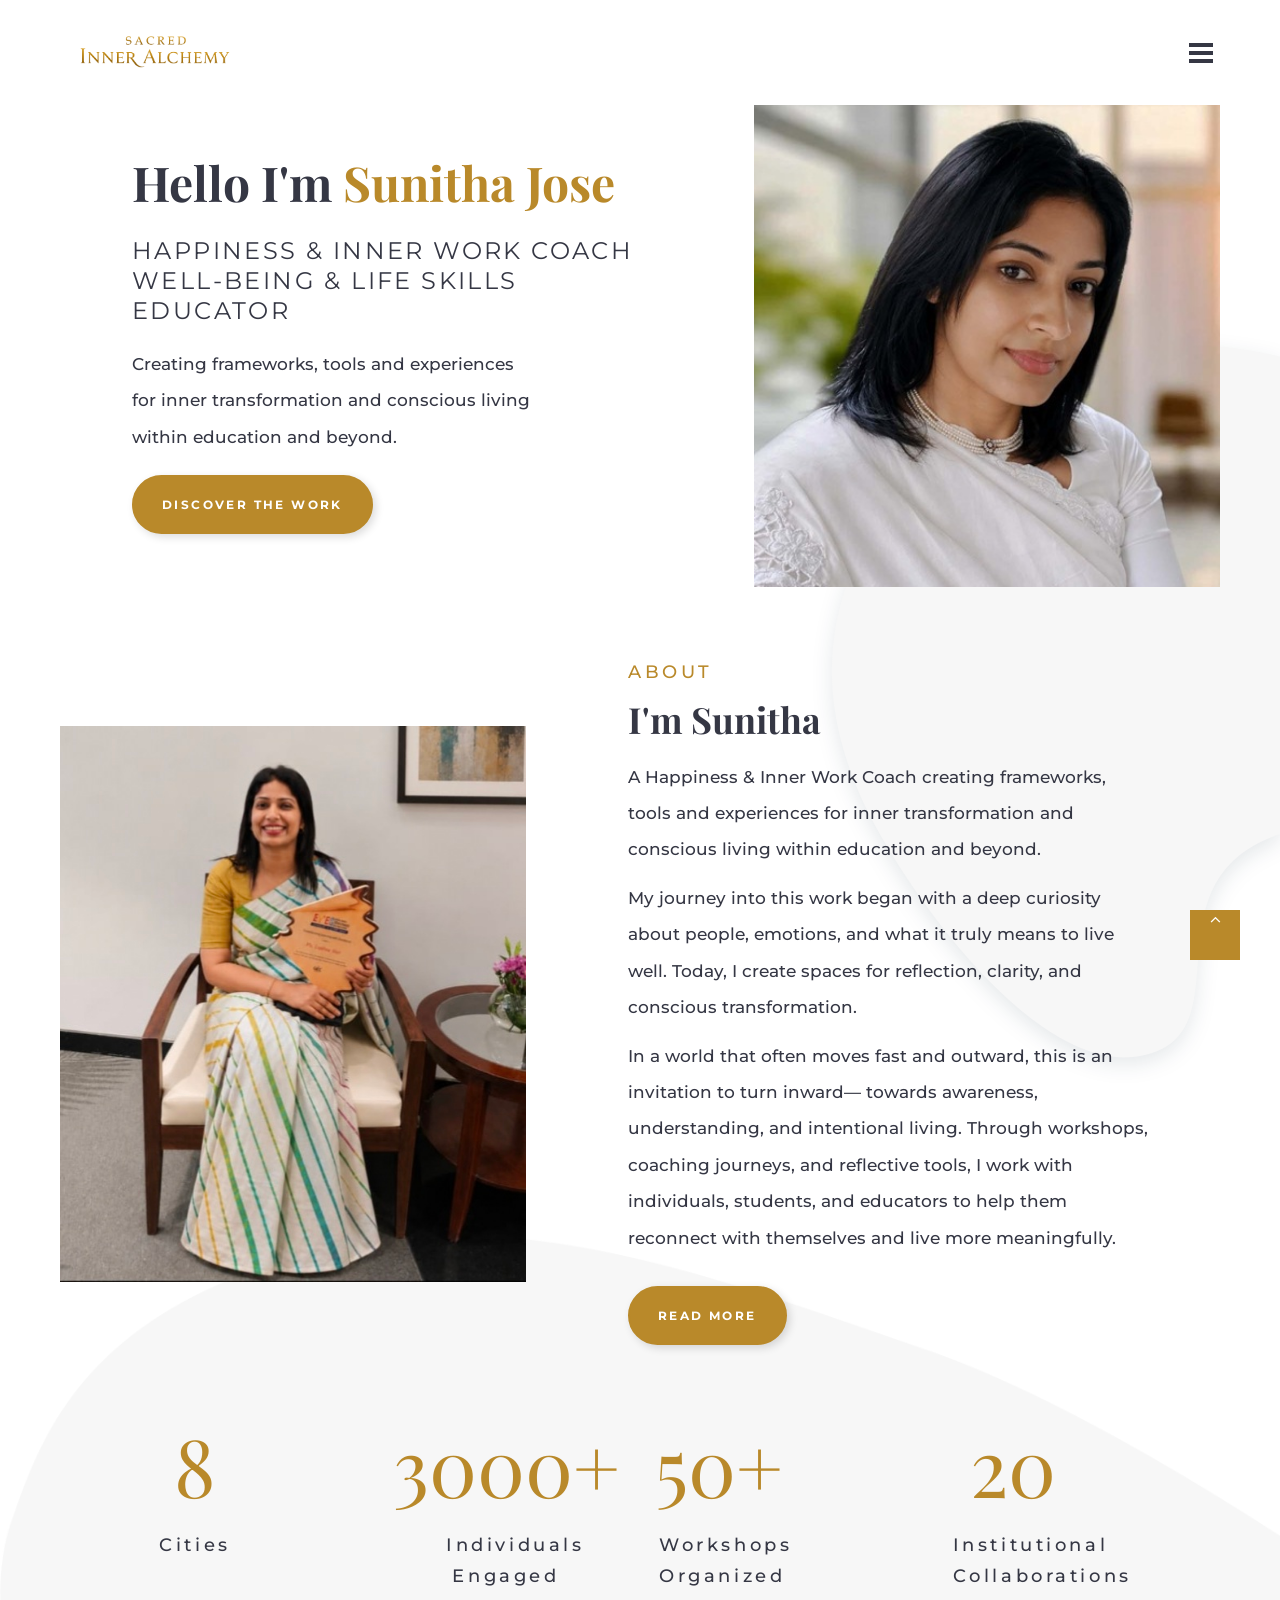
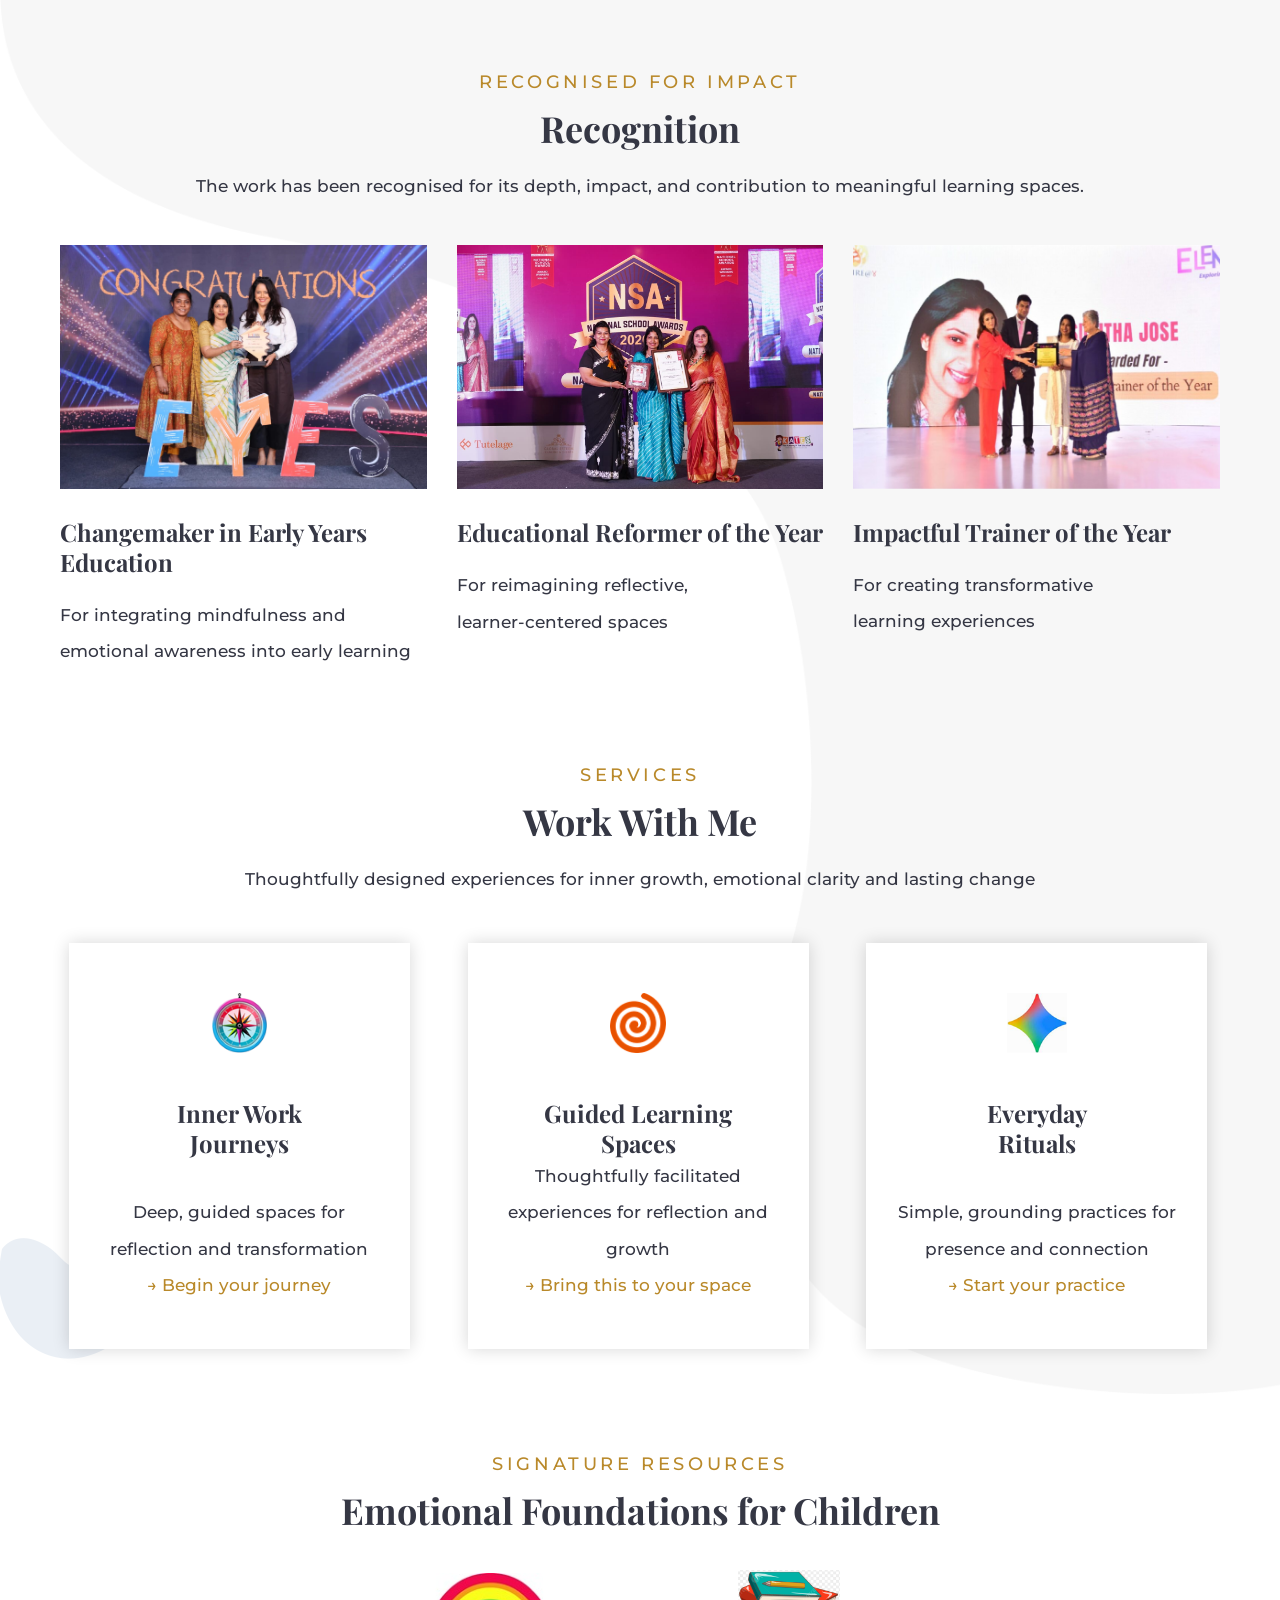
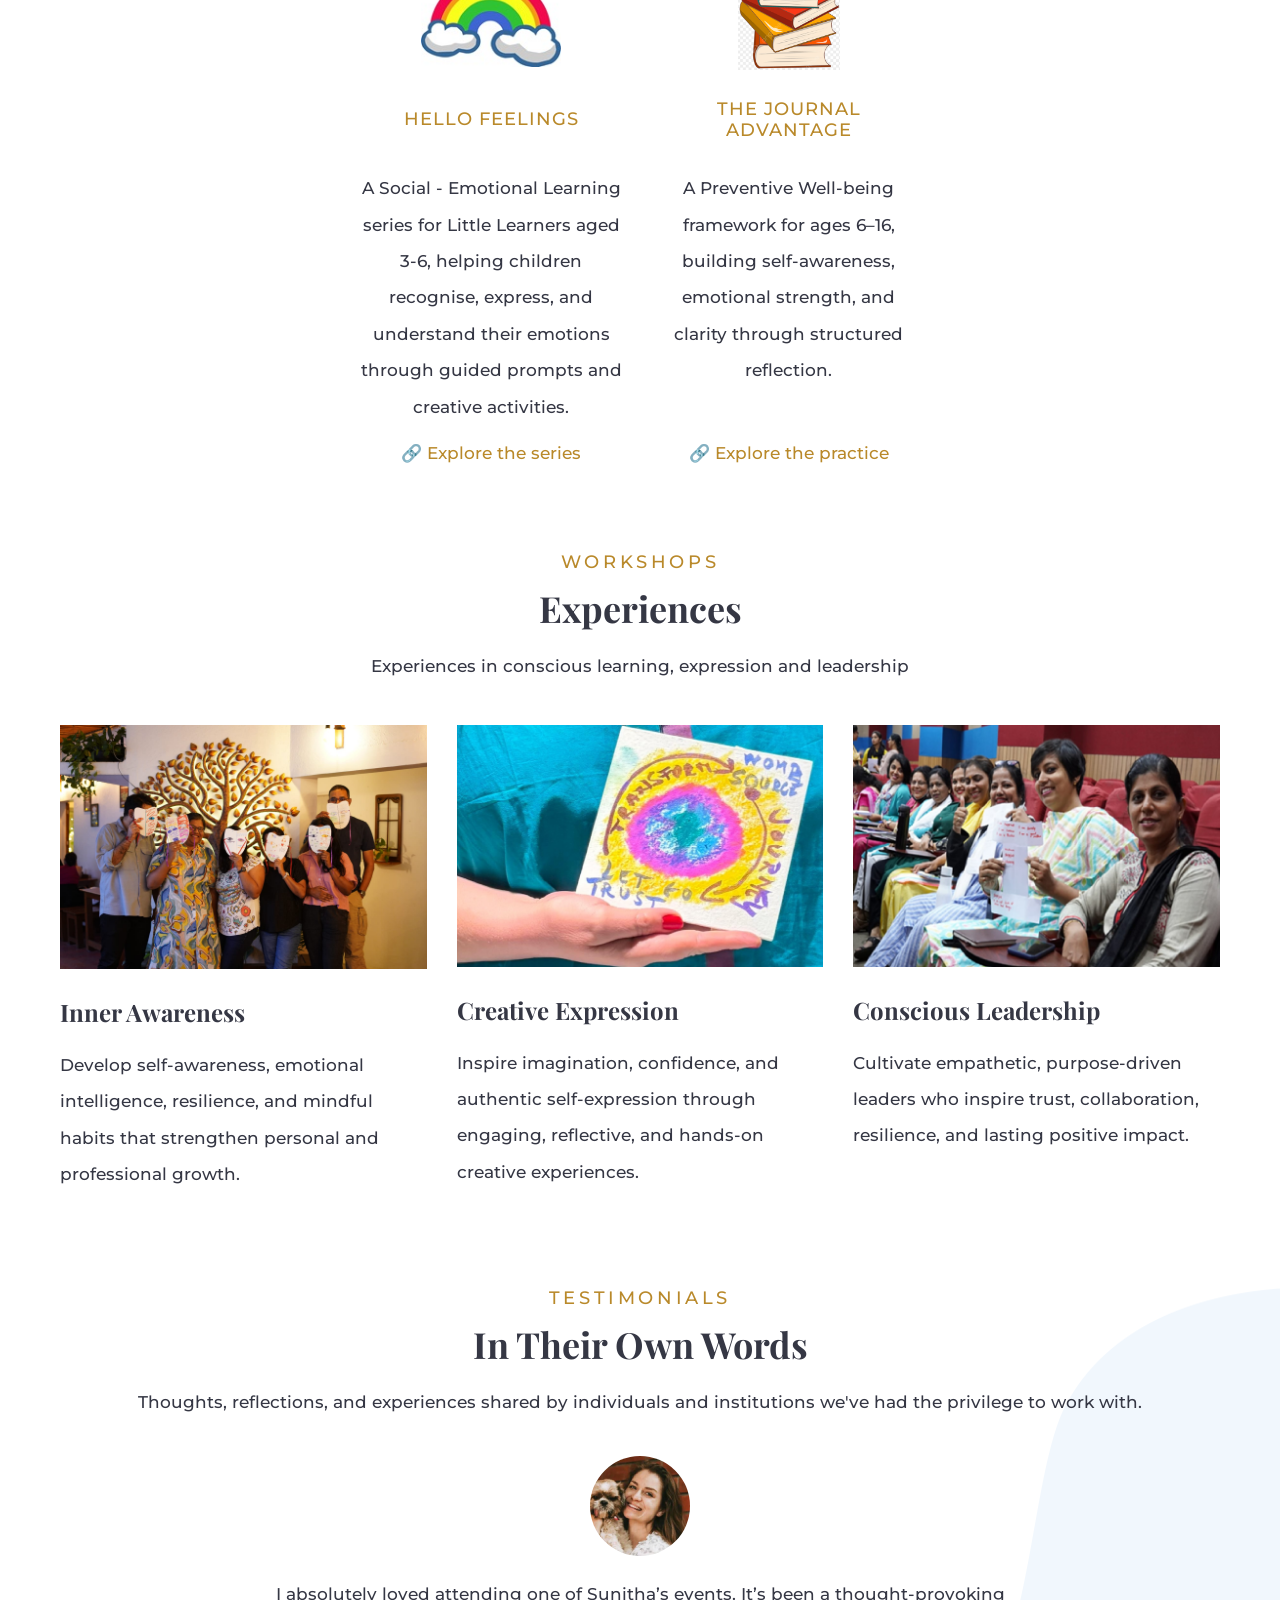
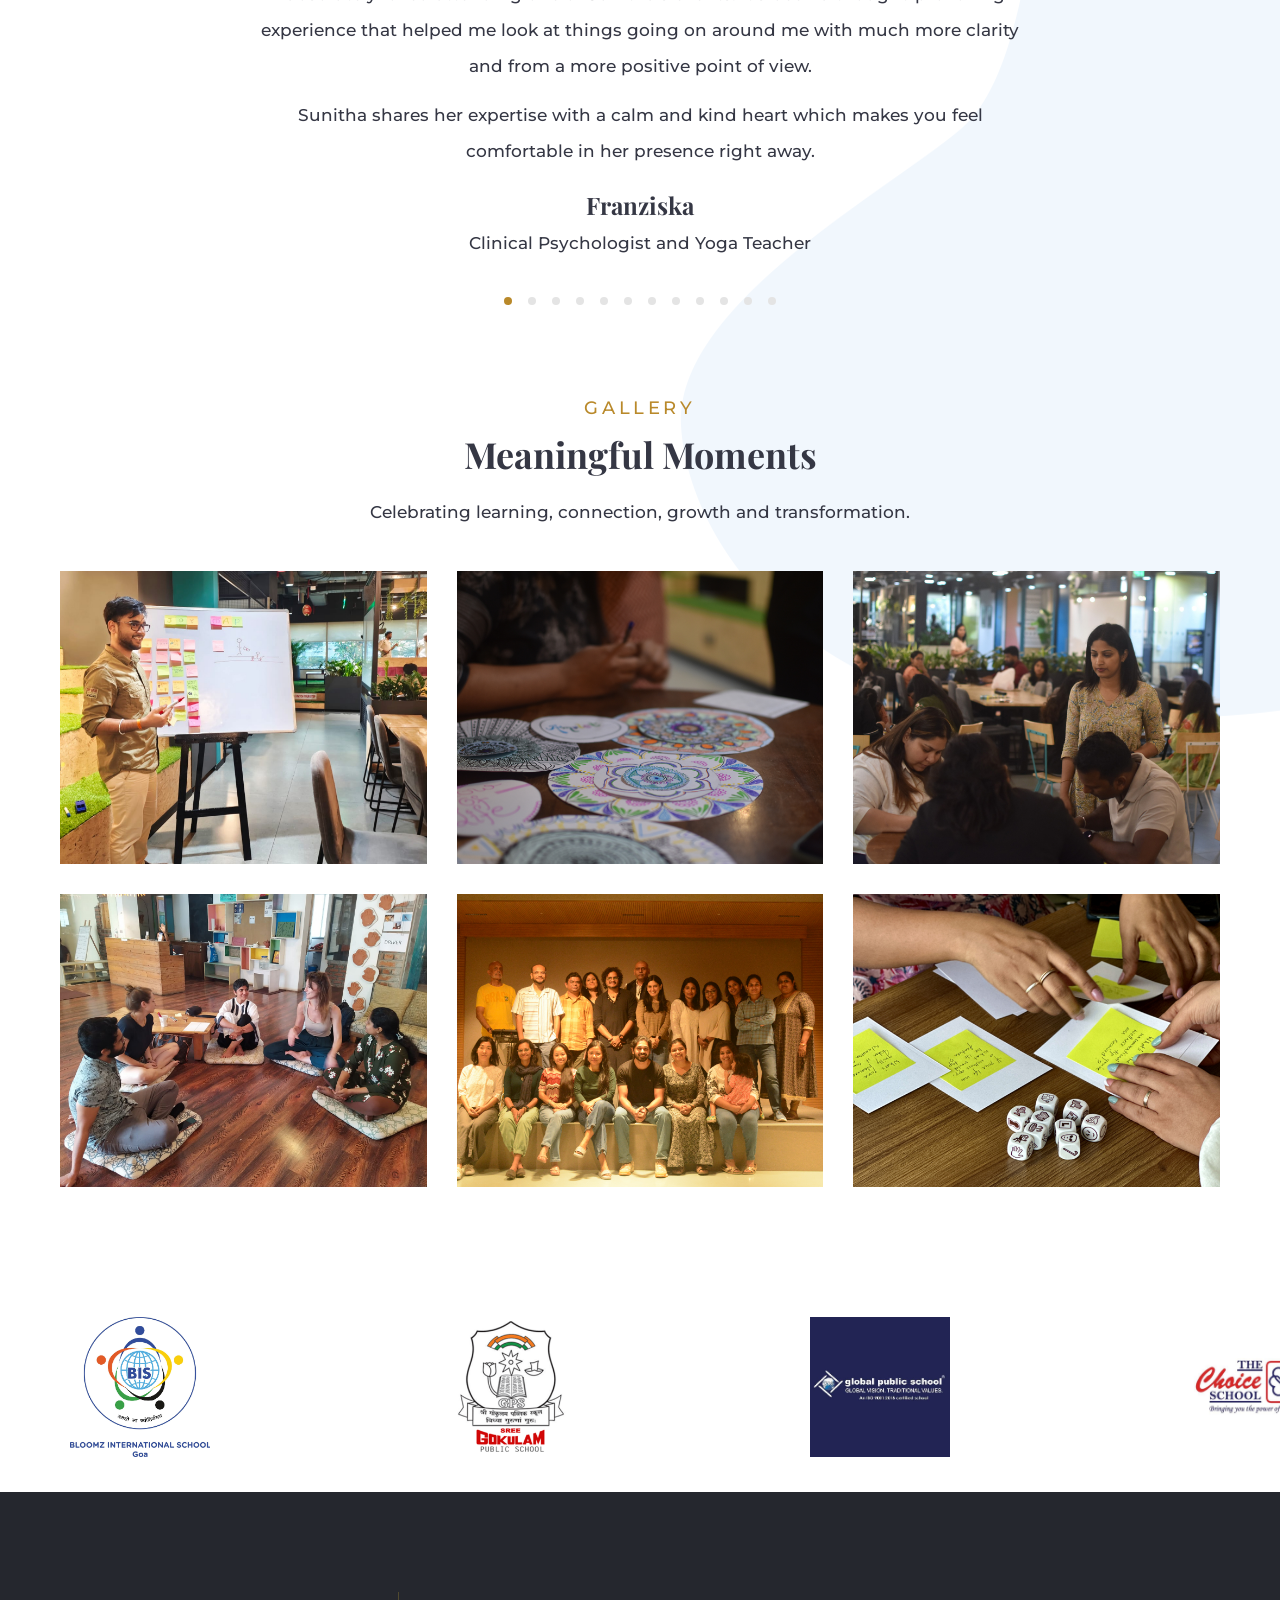
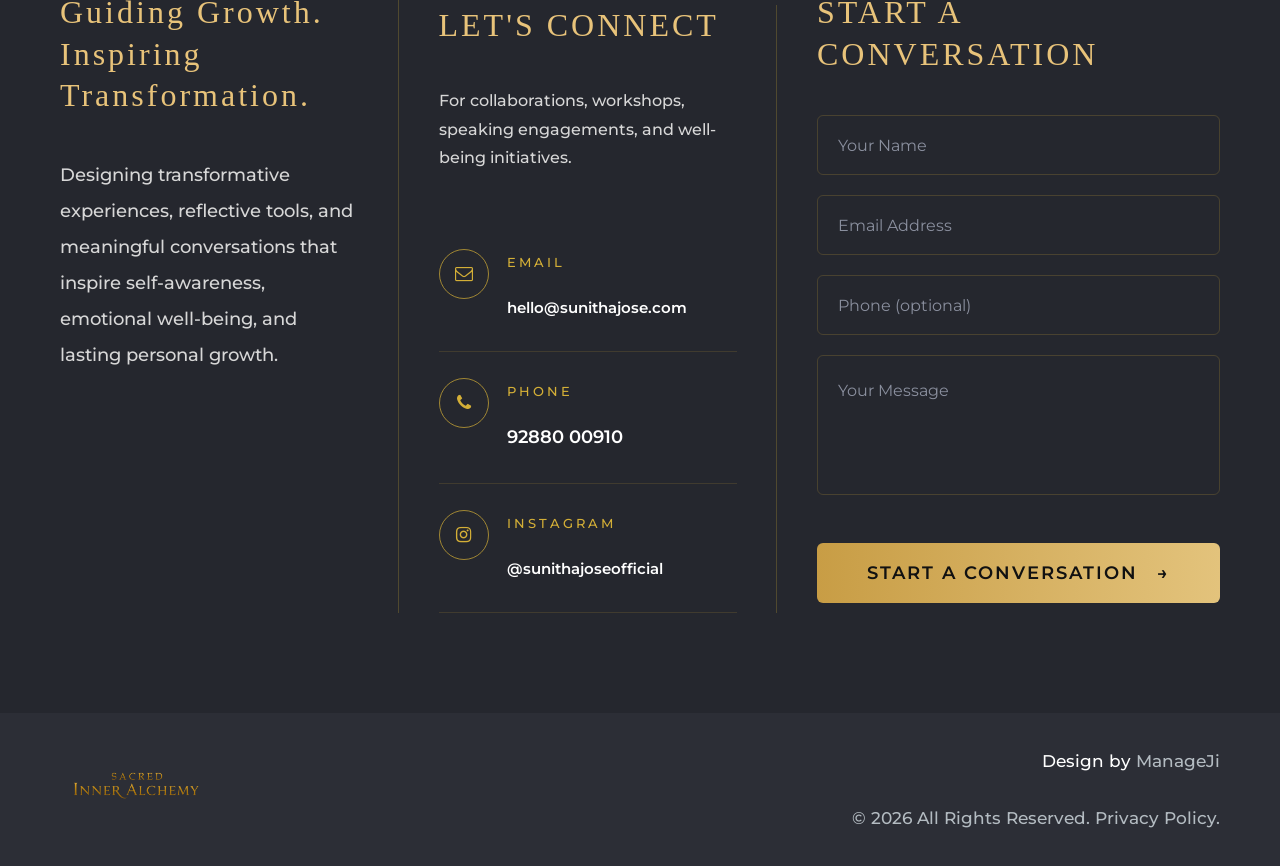
==== commit ad61212a: "alignment chagnes 20260706" ====
--- a/index.html
+++ b/index.html
@@ -131,7 +131,7 @@
               <!--Counter-->
               <div class="box-counter">
                 <div class="box-counter-main">
-                  <div class="counter">7</div>
+                  <div class="counter">8</div>
                 </div>
                 <p class="box-counter-title">Cities</p>
               </div>
@@ -140,7 +140,7 @@
               <!--Counter-->
               <div class="box-counter box-counter-1">
                 <div class="box-counter-main">
-                  <div class="counter">2500</div><div>+</div>
+                  <div class="counter">3000</div><div>+</div>
                 </div>
                 <p class="box-counter-title">Individuals Engaged</p>
               </div>
@@ -149,7 +149,7 @@
               <!--Counter-->
               <div class="box-counter">
                 <div class="box-counter-main">
-                  <div class="counter">40</div><div>+</div>
+                  <div class="counter">50</div><div>+</div>
                 </div>
                 <p class="box-counter-title">Workshops Organized</p>
               </div>
@@ -158,7 +158,7 @@
               <!--Counter-->
               <div class="box-counter box-counter-2">
                 <div class="box-counter-main">
-                  <div class="counter">15</div>
+                  <div class="counter">20</div>
                 </div>
                 <p class="box-counter-title">Institutional Collaborations</p>
               </div>
@@ -625,6 +625,10 @@
 					<div class="brand-item">
 						<img src="images/brands/14.png" alt="Brand 14">
 					</div>
+					
+					<div class="brand-item">
+						<img src="images/brands/15.jpeg" alt="Brand 15">
+					</div>
 
 					<!-- Duplicate Set for Infinite Scroll -->
 					<div class="brand-item">
@@ -681,6 +685,10 @@
 
 					<div class="brand-item">
 						<img src="images/brands/14.png" alt="Brand 14">
+					</div>
+					
+					<div class="brand-item">
+						<img src="images/brands/15.jpeg" alt="Brand 15">
 					</div>
 
 				</div>
@@ -705,8 +713,8 @@
 
                 <p>
                     Designing transformative experiences, reflective tools,
-                    and meaningful conversations that inspire </br>self-awareness,
-                    emotional well-being, </br>and lasting personal growth.
+                    and meaningful conversations that inspire self-awareness,
+                    emotional well-being, and lasting personal growth.
                 </p>
 
             </div>
